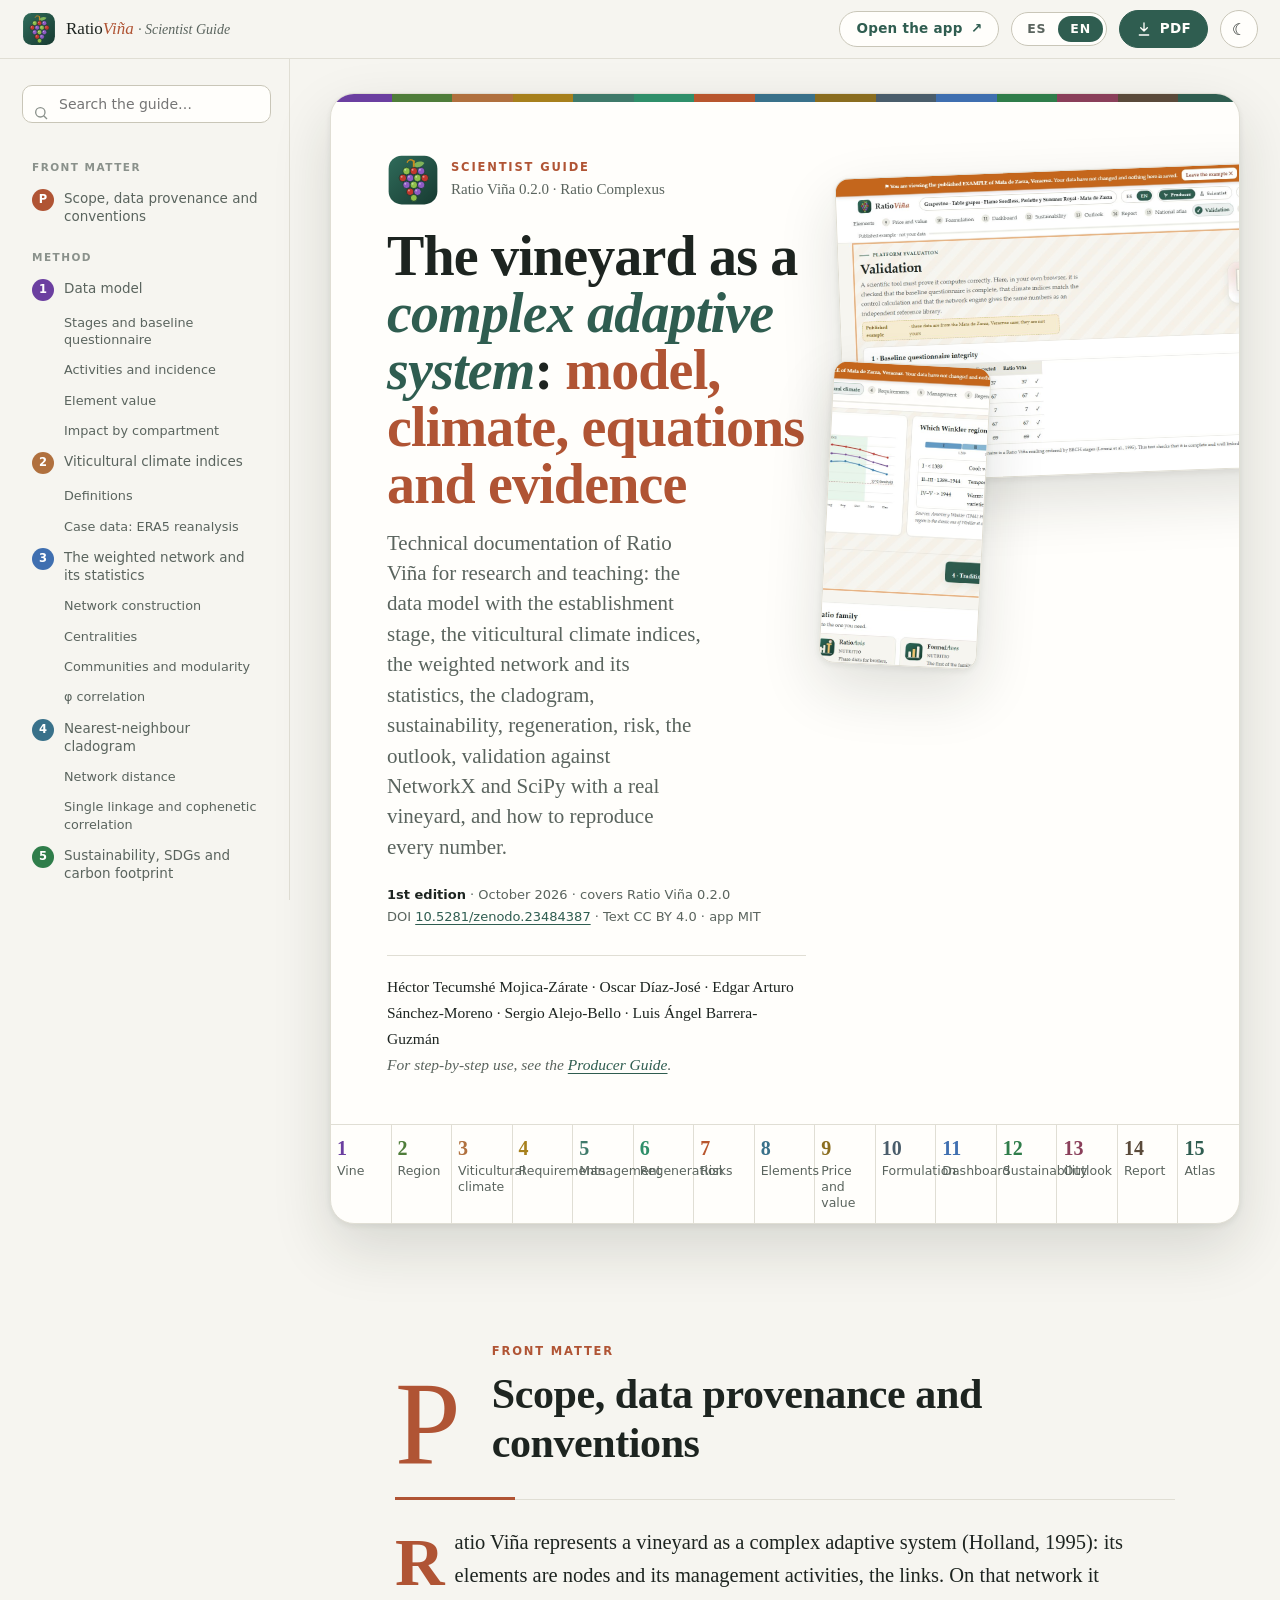
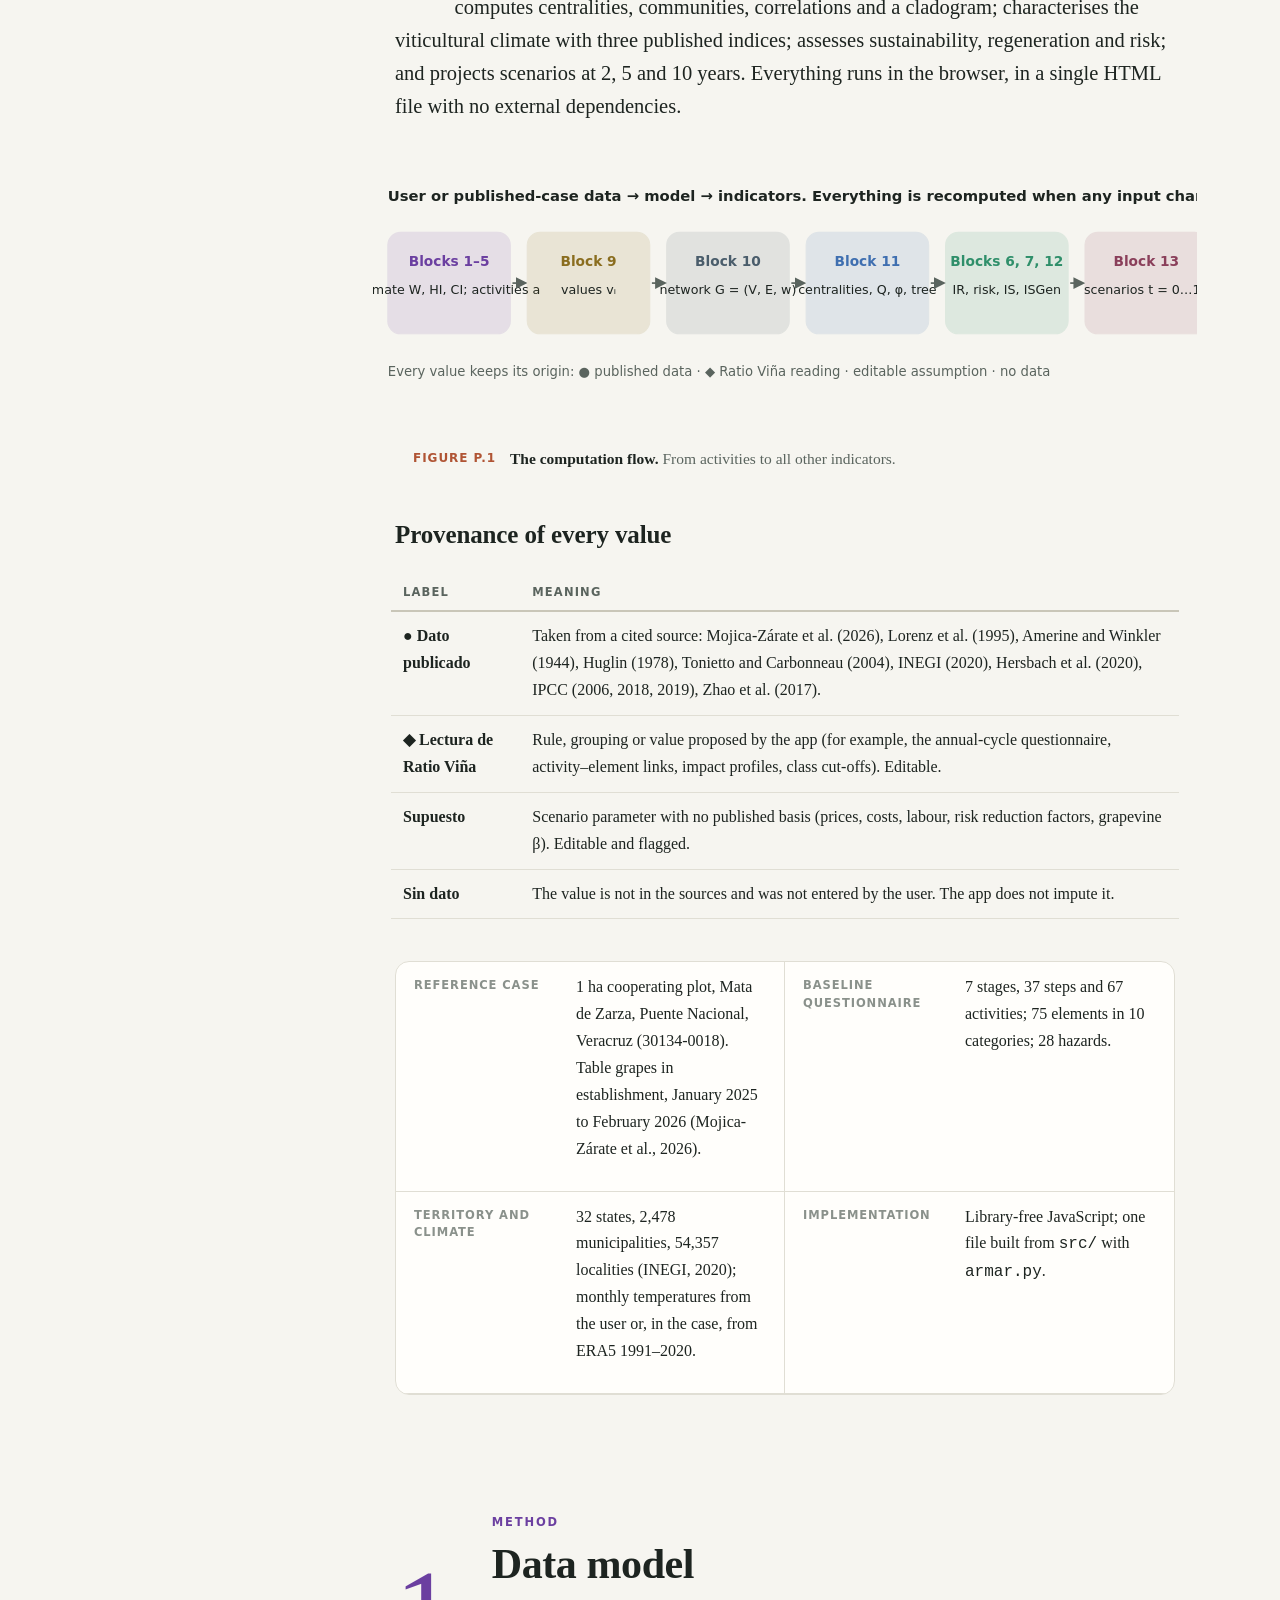
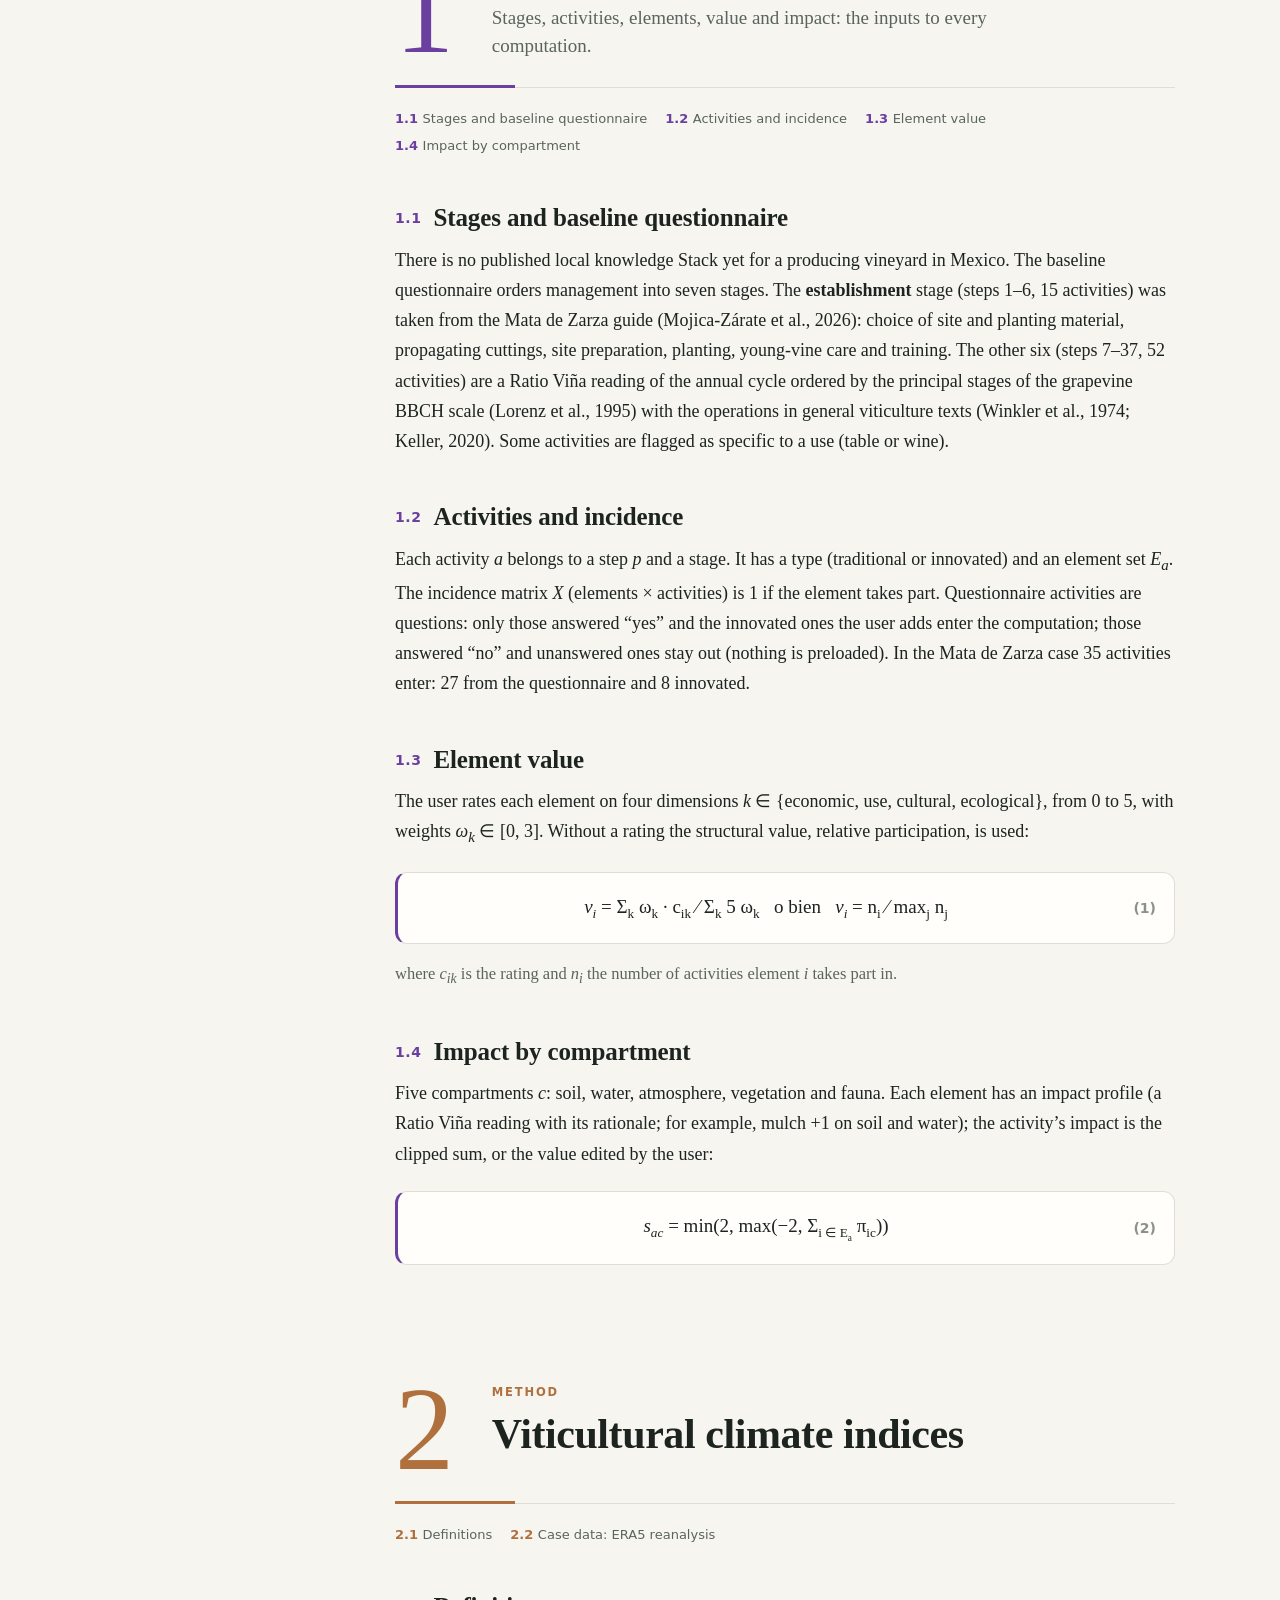
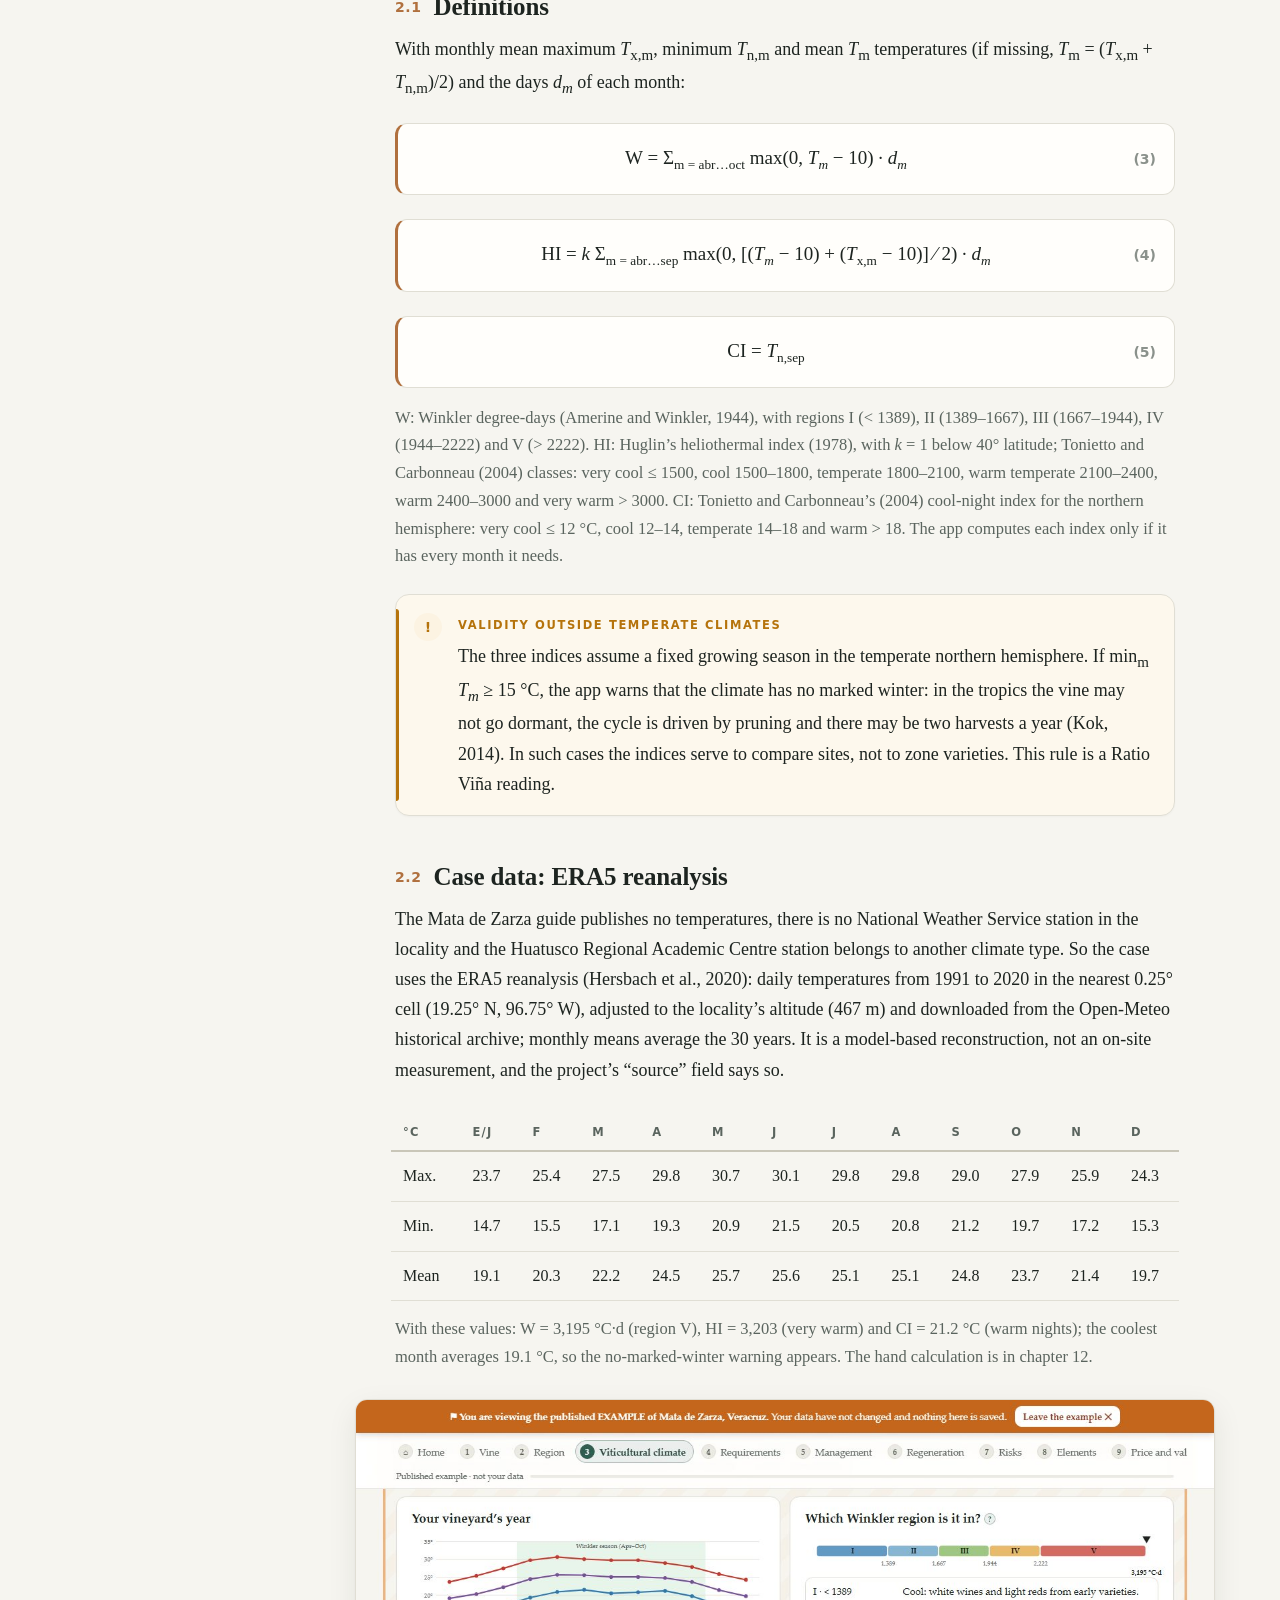
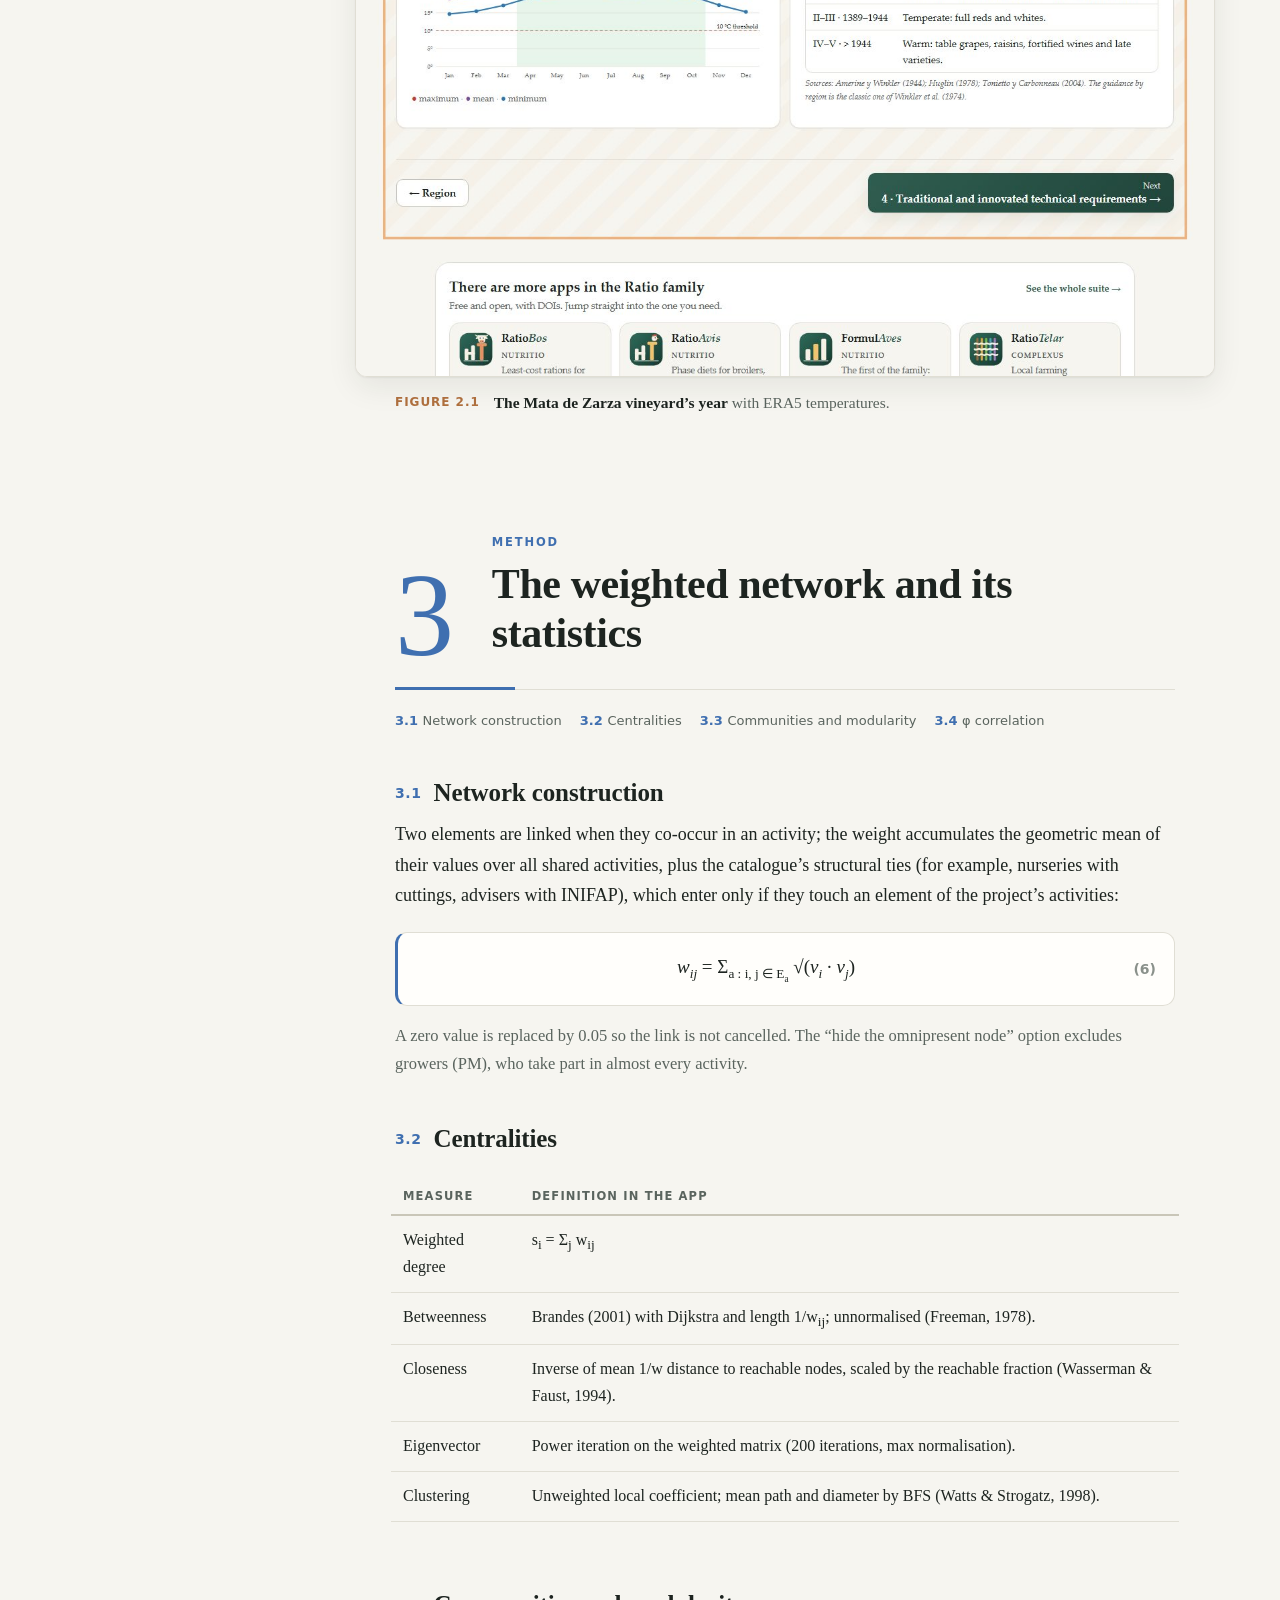
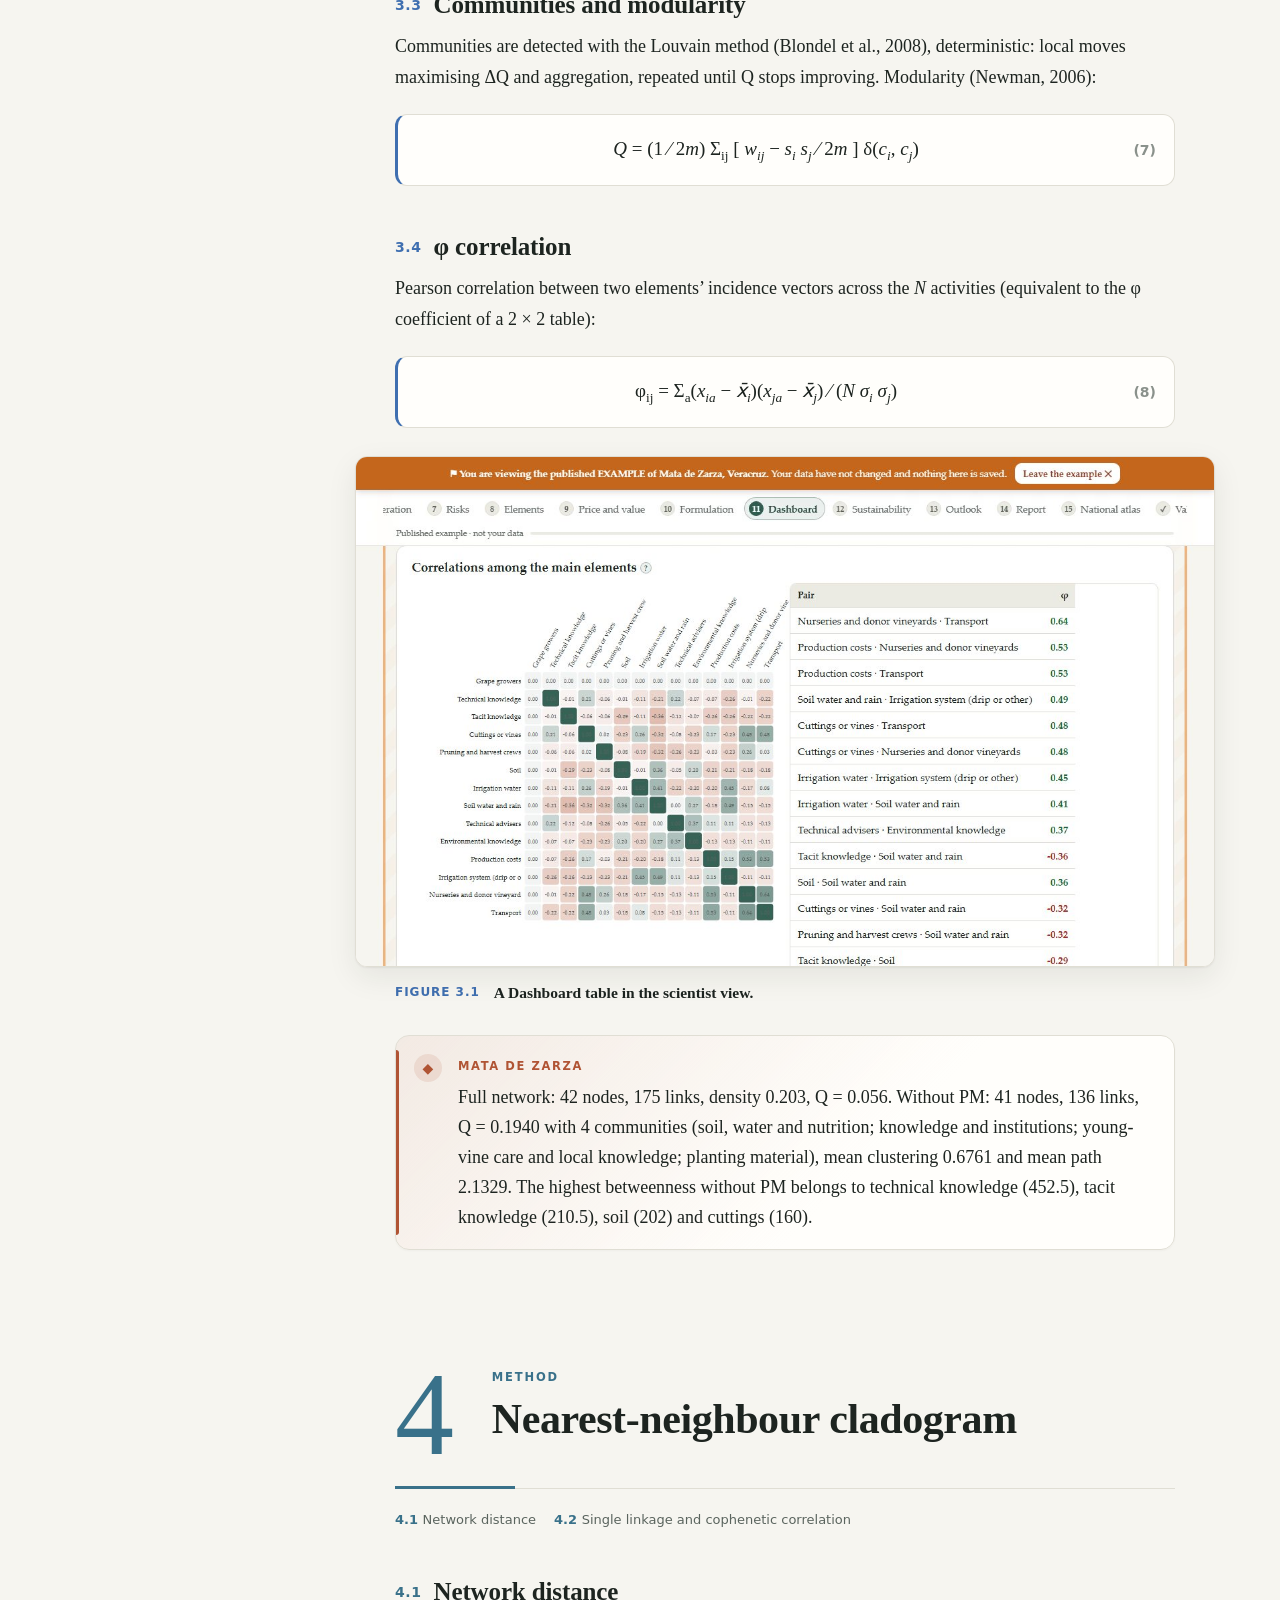
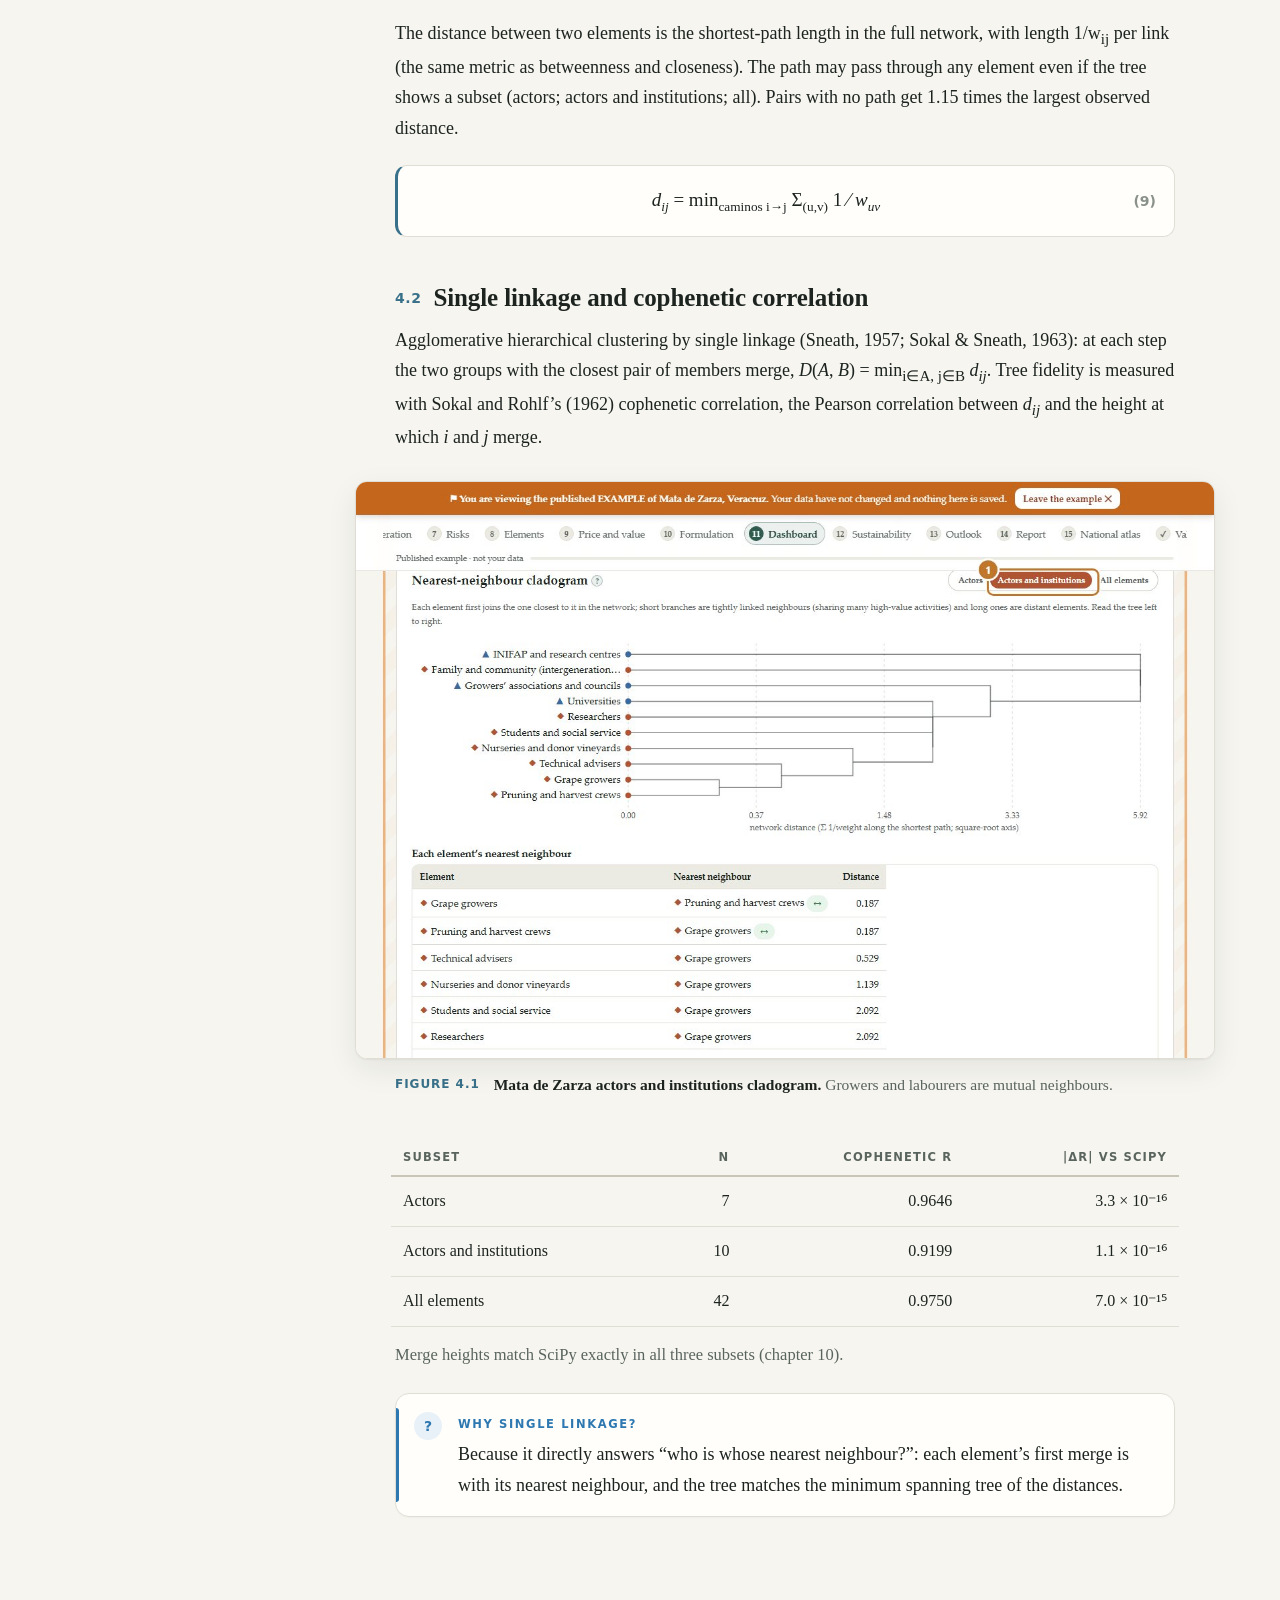
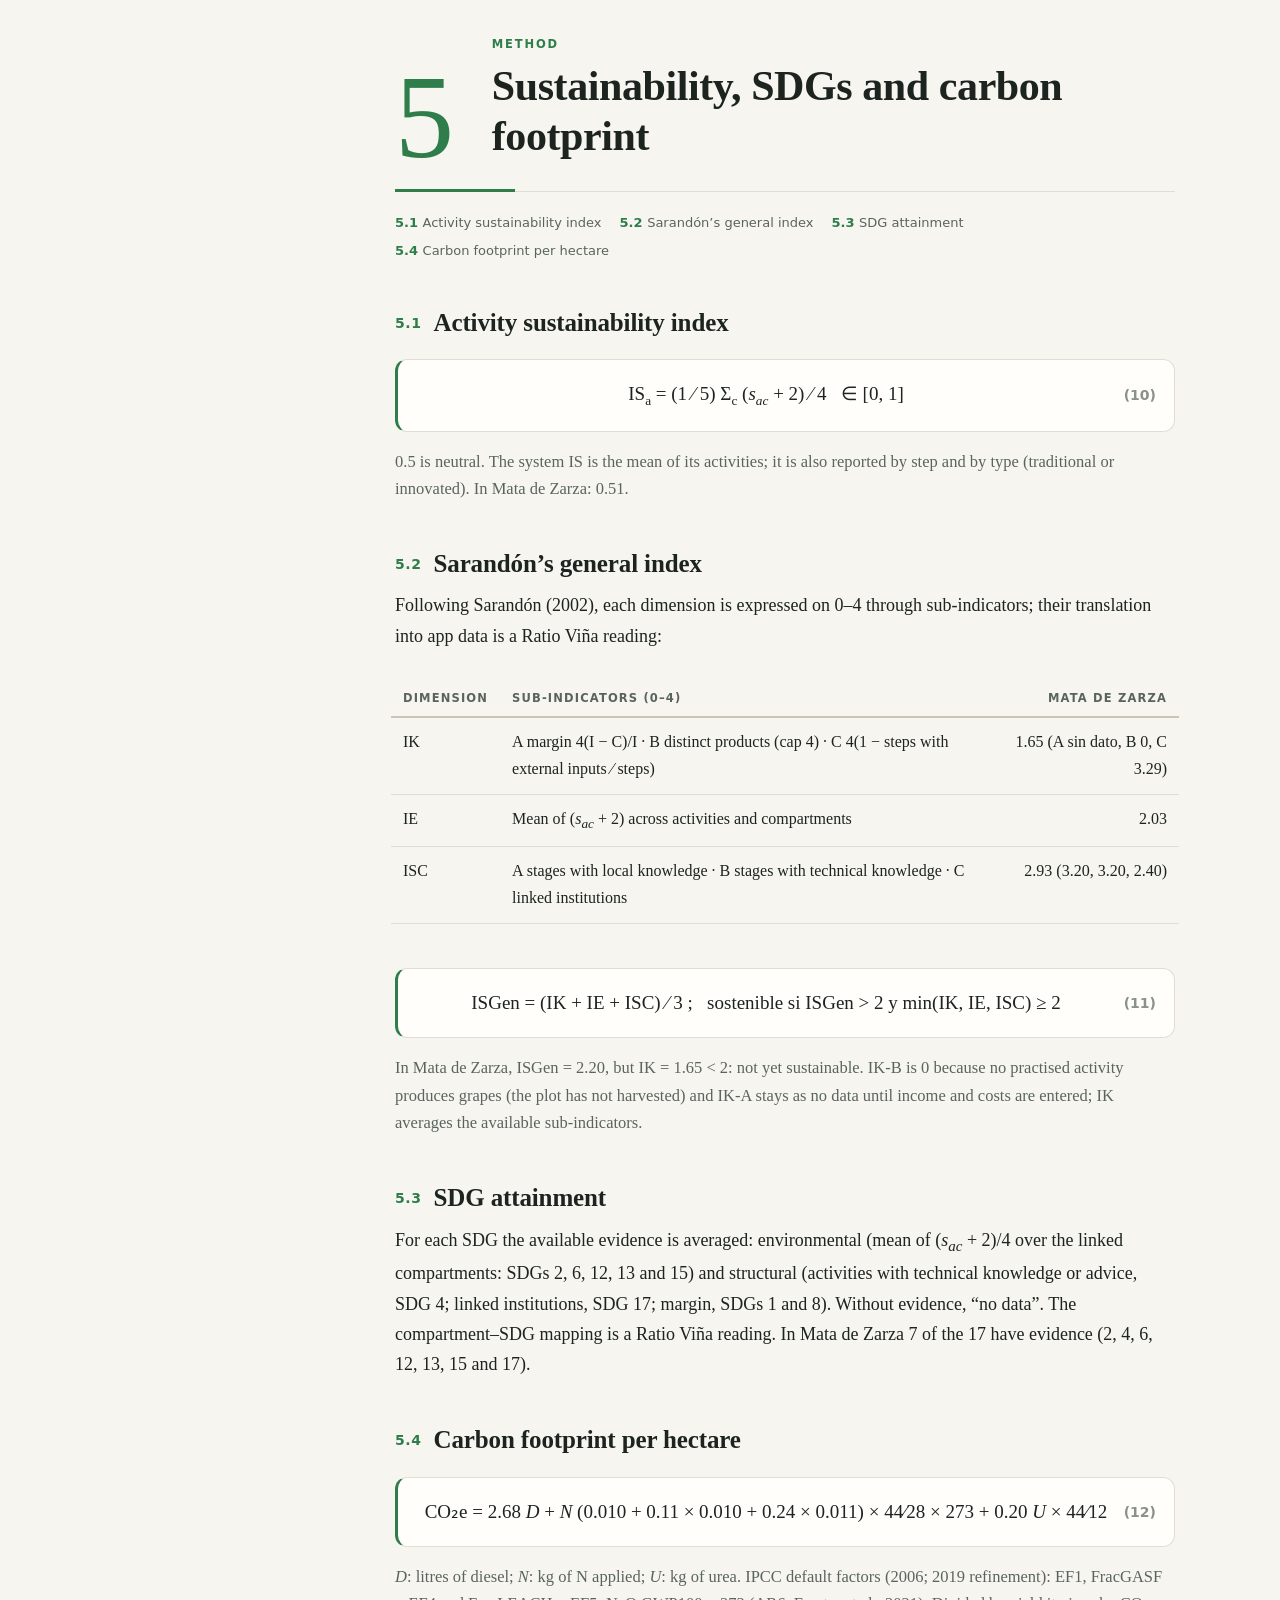
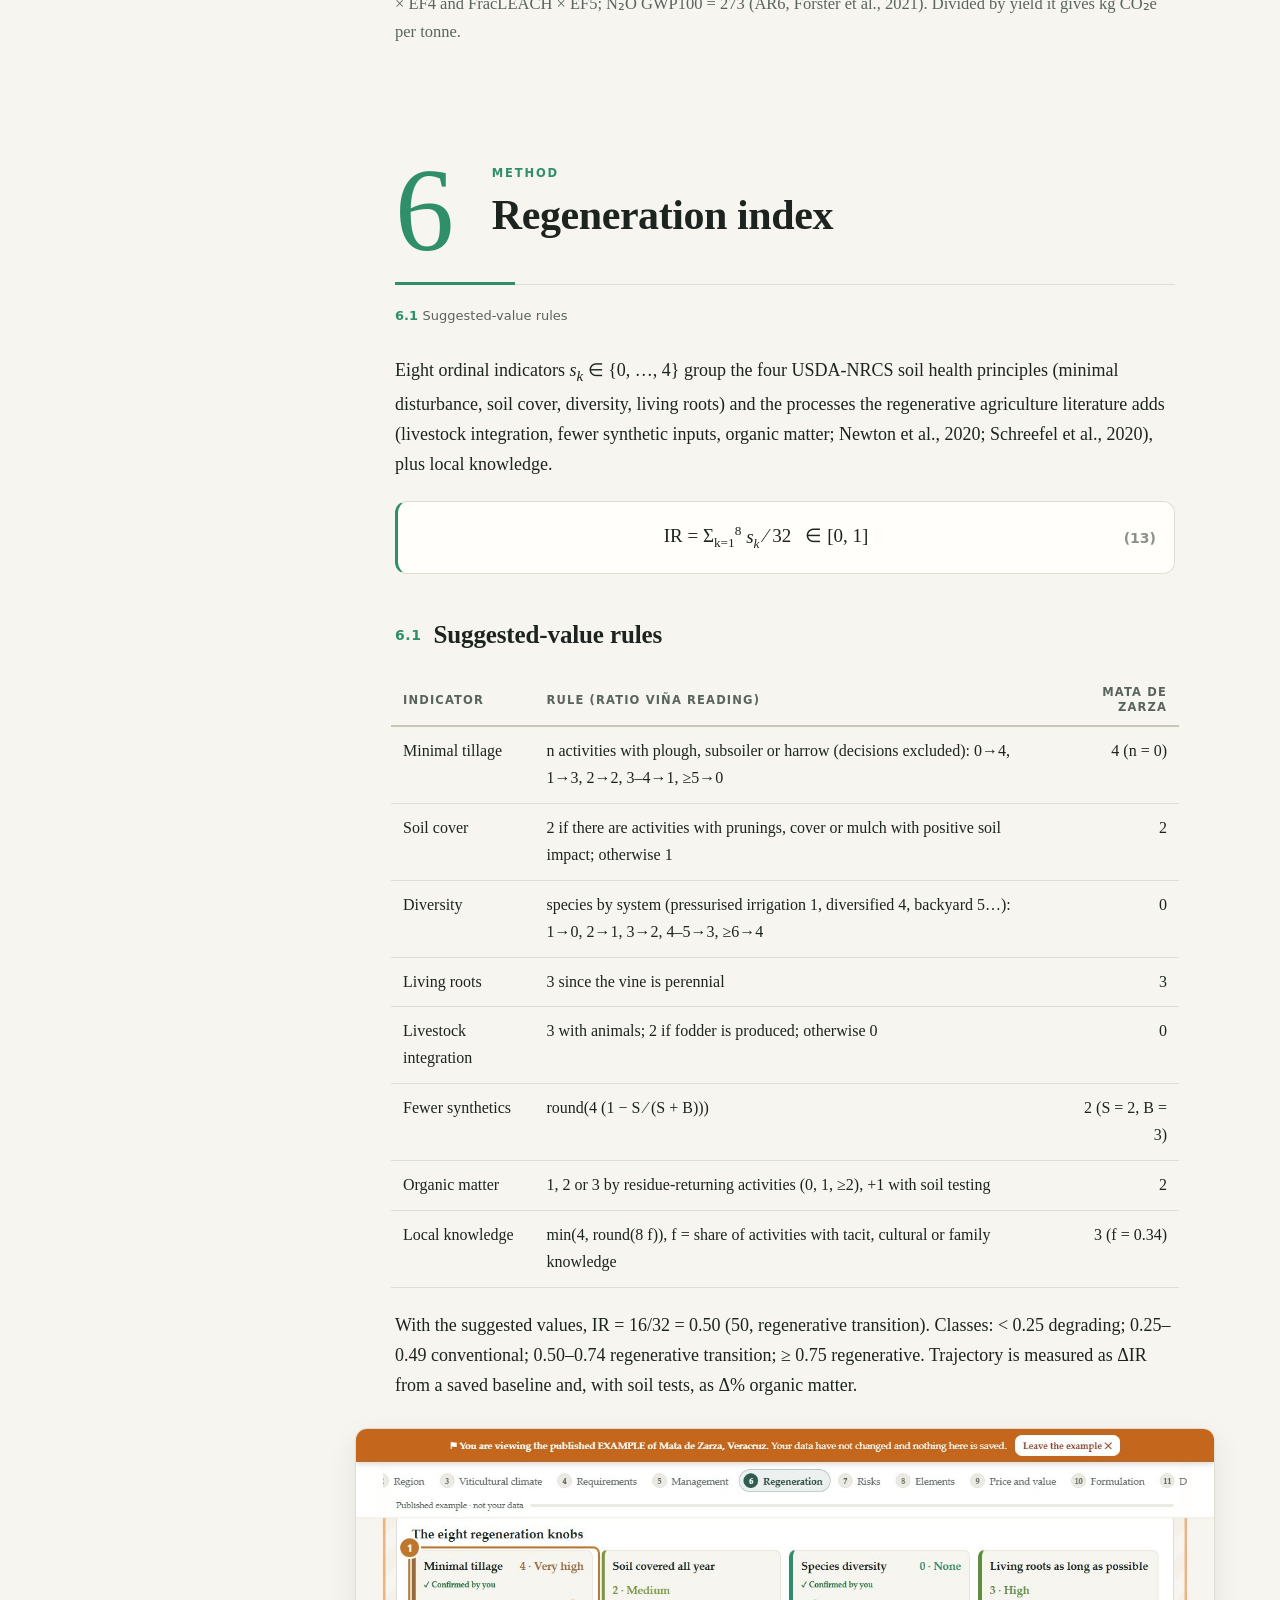
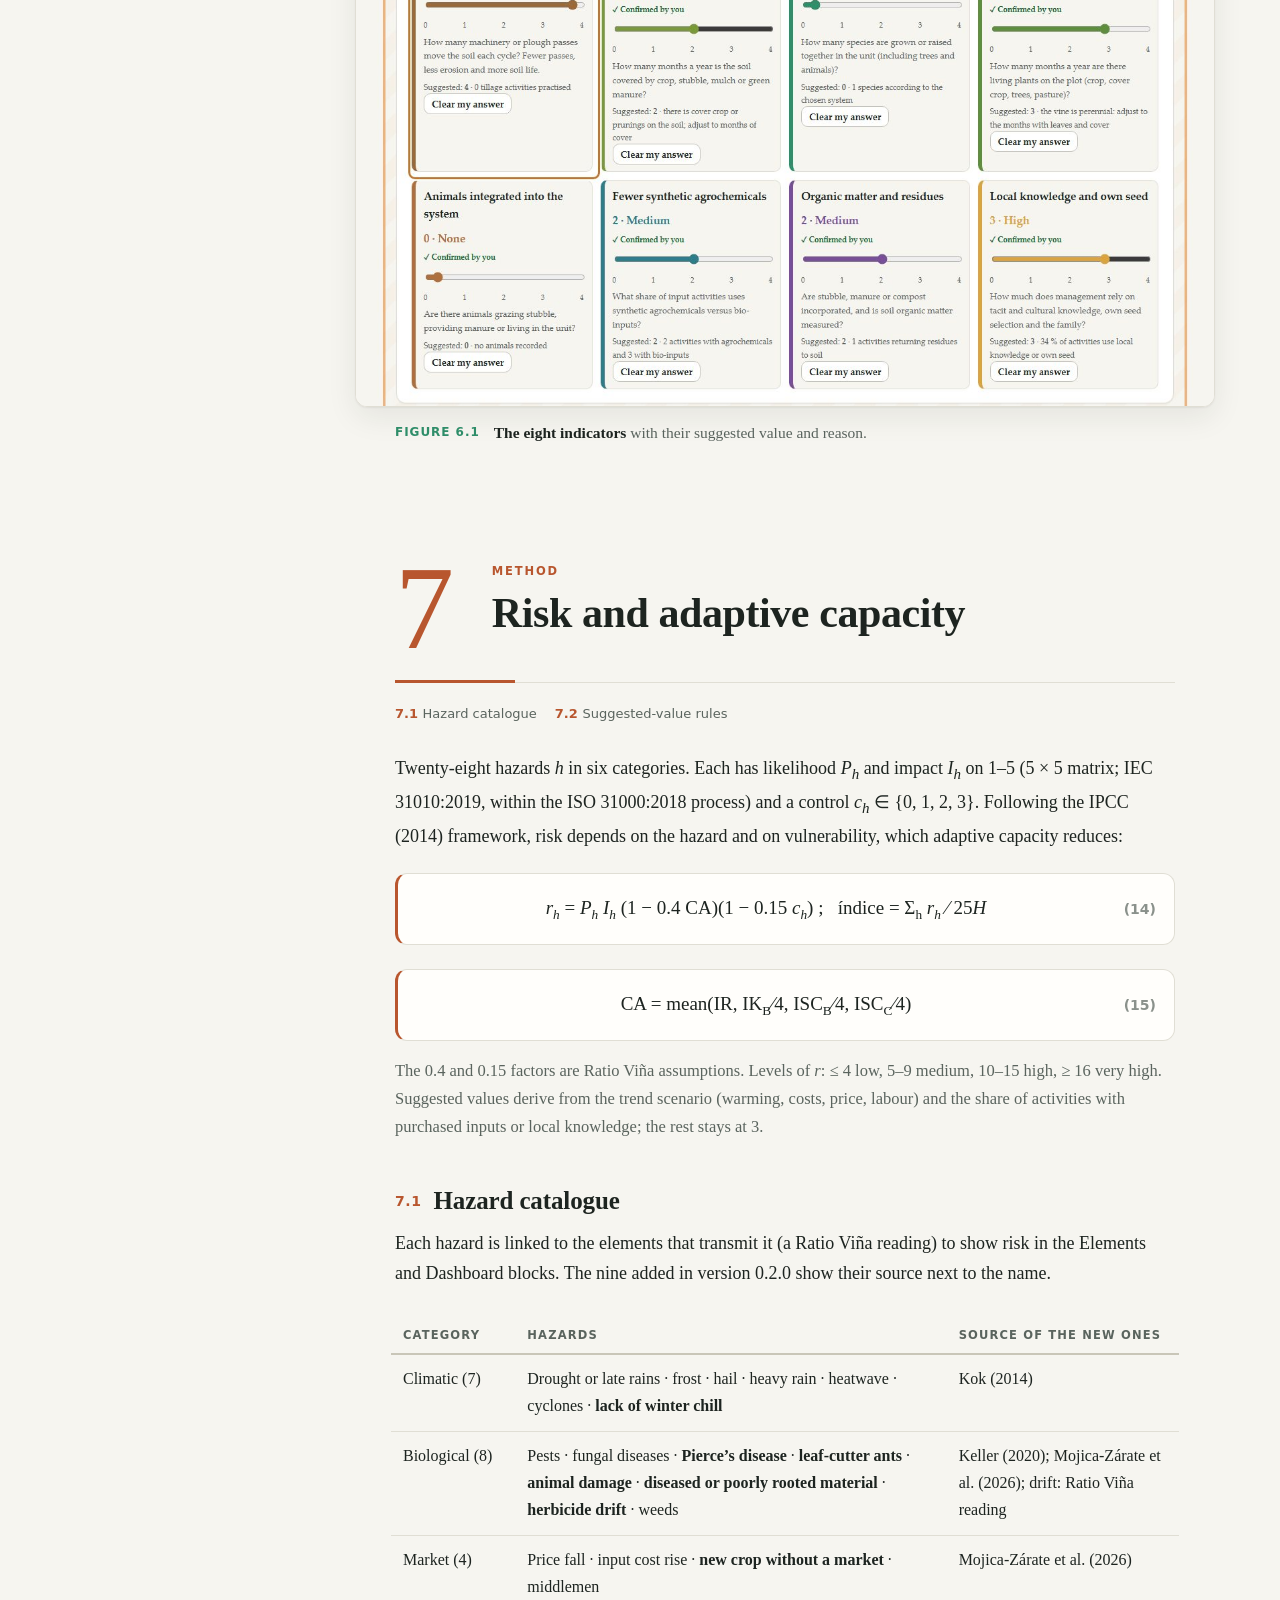
==== instructivo-cientifico.html @ 9d1dfa19 "Instructivos: página legal sin afiliaciones, con los cinco autores; nuevos DOI 10.5281/zenodo.234843" ====
<!doctype html>
<html lang="es" data-lang="es">
<head>
<meta charset="utf-8">
<meta name="viewport" content="width=device-width, initial-scale=1">
<title>Ratio Viña · Instructivo del Científico</title>
<meta name="description" content="Instructivo del Científico de Ratio Viña: modelo, ecuaciones, validación y reproducibilidad. · Ratio Viña Scientist Guide.">
<link rel="icon" href="logo.svg" type="image/svg+xml">
<style>

/* =====================================================================
   Ratio Viña · Instructivos
   Misma familia visual que la app: serif clásica, verde pino y cobre.
   ===================================================================== */
:root{
  color-scheme: light;
  --bg:#f6f5f0; --paper:#fffefb; --soft:#efede5; --text:#1d2420; --muted:#5a645e; --faint:#8a918b;
  --line:#e0ded4; --line2:#c9c6b8;
  --pri:#2f5d50; --pri-d:#21453b; --pri-s:rgba(47,93,80,.09);
  --acc:#b05434; --acc-d:#8a3a1f; --acc-s:rgba(176,84,52,.12);
  --ok:#2f8f4a; --ok-s:#e9f5ec; --warn:#b5730c; --warn-s:#fcf3e2; --bad:#b8382e; --bad-s:#fbeae8; --info:#2d78b0; --info-s:#e8f1f8;
  --b1:#6b3fa0; --b2:#4f7d3a; --b3:#b0703e; --b4:#a7801c; --b5:#3f7a6a; --b6:#2f8f6a; --b7:#b8562e; --b8:#39718a; --b9:#8a6d1f; --b10:#4a5d6b; --b11:#3f6fb0; --b12:#2f7d4a; --b13:#8a3f5a; --b14:#5a4a3a; --b15:#2f5d50;
  --font:"Palatino Linotype",Palatino,"Book Antiqua","URW Palladio L",P052,"TeX Gyre Pagella",Georgia,serif;
  --sans:"Segoe UI",system-ui,-apple-system,"Helvetica Neue",Arial,sans-serif;
  --shadow:0 1px 2px rgba(30,36,24,.06),0 10px 30px rgba(30,36,24,.08);
  --shadow-lg:0 2px 6px rgba(30,36,24,.08),0 24px 60px rgba(30,36,24,.14);
  --r:14px; --side:290px; --col:780px;
}
@media (prefers-color-scheme: dark){
  :root:not([data-theme="light"]){
    color-scheme: dark;
    --bg:#121614; --paper:#191e1b; --soft:#202622; --text:#e7ebe5; --muted:#a9b2ab; --faint:#7c857e;
    --line:#2c342f; --line2:#3b453f;
    --pri:#8fc2ad; --pri-d:#b5dccb; --pri-s:rgba(143,194,173,.12);
    --acc:#ea926b; --acc-d:#f4b596; --acc-s:rgba(234,146,107,.14);
    --ok:#6cc488; --ok-s:rgba(108,196,136,.12); --warn:#e7b052; --warn-s:rgba(231,176,82,.12); --bad:#ee8a7f; --bad-s:rgba(238,138,127,.12); --info:#78b8e4; --info-s:rgba(120,184,228,.12);
    --b1:#c4a6ea; --b2:#a9cf7e; --b3:#e0a878; --b4:#e3c063; --b5:#8fd1bf; --b6:#86d1a2; --b7:#ec9a72; --b8:#86c3dc; --b9:#e0c06e; --b10:#9fb4c2; --b11:#9dbbe8; --b12:#86d1a2; --b13:#e08aa8; --b14:#c9b6a3; --b15:#8fc2ad;
    --shadow:0 1px 2px rgba(0,0,0,.4),0 10px 30px rgba(0,0,0,.35); --shadow-lg:0 2px 6px rgba(0,0,0,.45),0 24px 60px rgba(0,0,0,.5);
  }
}
:root[data-theme="dark"]{
  color-scheme: dark;
  --bg:#121614; --paper:#191e1b; --soft:#202622; --text:#e7ebe5; --muted:#a9b2ab; --faint:#7c857e;
  --line:#2c342f; --line2:#3b453f;
  --pri:#8fc2ad; --pri-d:#b5dccb; --pri-s:rgba(143,194,173,.12);
  --acc:#ea926b; --acc-d:#f4b596; --acc-s:rgba(234,146,107,.14);
  --ok:#6cc488; --ok-s:rgba(108,196,136,.12); --warn:#e7b052; --warn-s:rgba(231,176,82,.12); --bad:#ee8a7f; --bad-s:rgba(238,138,127,.12); --info:#78b8e4; --info-s:rgba(120,184,228,.12);
  --b1:#c4a6ea; --b2:#a9cf7e; --b3:#e0a878; --b4:#e3c063; --b5:#8fd1bf; --b6:#86d1a2; --b7:#ec9a72; --b8:#86c3dc; --b9:#e0c06e; --b10:#9fb4c2; --b11:#9dbbe8; --b12:#86d1a2; --b13:#e08aa8; --b14:#c9b6a3; --b15:#8fc2ad;
  --shadow:0 1px 2px rgba(0,0,0,.4),0 10px 30px rgba(0,0,0,.35); --shadow-lg:0 2px 6px rgba(0,0,0,.45),0 24px 60px rgba(0,0,0,.5);
}

/* ---------- idioma: solo se ve el activo ---------- */
html[data-lang="es"] [lang="en"]:not(html), html[data-lang="en"] [lang="es"]:not(html){display:none!important}

*{box-sizing:border-box}
html,body{overflow-x:clip}
html{scroll-behavior:smooth;scroll-padding-top:84px}
body{margin:0;background:var(--bg);color:var(--text);font-family:var(--font);font-size:18px;line-height:1.68;
  -webkit-font-smoothing:antialiased;text-rendering:optimizeLegibility;font-variant-numeric:lining-nums proportional-nums}
img{max-width:100%;display:block}
a{color:var(--pri);text-decoration-thickness:1px;text-underline-offset:3px}
b,strong{font-weight:700}
h1,h2,h3,h4{font-weight:700;line-height:1.18;color:var(--text);font-variant-numeric:lining-nums}
table,.num,.kpi b,figure figcaption .fn{font-variant-numeric:lining-nums tabular-nums}
.sc{font-variant:small-caps;letter-spacing:.06em}
.eyebrow{font-family:var(--sans);font-size:11.5px;font-weight:700;letter-spacing:.16em;text-transform:uppercase;color:var(--acc)}

/* ---------- barra superior ---------- */
.top{position:sticky;top:0;z-index:50;display:flex;align-items:center;gap:12px;padding:10px 22px;
  background:color-mix(in srgb,var(--bg) 86%,transparent);backdrop-filter:saturate(1.4) blur(12px);-webkit-backdrop-filter:saturate(1.4) blur(12px);border-bottom:1px solid var(--line)}
.top .brand{display:flex;align-items:center;gap:10px;text-decoration:none;color:var(--text);min-width:0}
.top .brand img{width:34px;height:34px;border-radius:9px;flex:none}
.top .brand span{font-size:17px;white-space:nowrap;overflow:hidden;text-overflow:ellipsis}
.top .brand i{color:var(--acc)}
.top .brand small{color:var(--muted);font-style:italic;font-size:14px}
.top .sp{flex:1}
.seg{display:inline-flex;border:1px solid var(--line2);border-radius:999px;padding:3px;background:var(--paper)}
.seg button{border:0;background:none;font:700 12.5px/1 var(--sans);letter-spacing:.06em;color:var(--muted);padding:7px 12px;border-radius:999px;cursor:pointer}
.seg button.on{background:var(--pri);color:var(--paper)}
:root[data-theme="dark"] .seg button.on{color:#10221b}
.ib{display:inline-grid;place-items:center;width:38px;height:38px;border-radius:50%;border:1px solid var(--line2);background:var(--paper);color:var(--text);cursor:pointer;font-size:16px;text-decoration:none}
.btn{display:inline-flex;align-items:center;gap:8px;border:1px solid var(--pri);background:var(--pri);color:var(--paper);font:700 13.5px/1 var(--sans);letter-spacing:.02em;padding:10px 16px;border-radius:999px;cursor:pointer;text-decoration:none}
.btn.ghost{background:var(--paper);color:var(--pri);border-color:var(--line2)}
.btn svg{width:16px;height:16px}
#leido{position:absolute;left:0;bottom:-1px;height:2px;width:0;background:linear-gradient(90deg,var(--pri),var(--acc))}
#menuBtn{display:none}

/* ---------- maqueta ---------- */
.layout{display:grid;grid-template-columns:var(--side) minmax(0,1fr);max-width:1320px;margin:0 auto}
aside.toc{position:sticky;top:59px;align-self:start;height:calc(100vh - 59px);overflow:auto;padding:26px 18px 40px 22px;border-right:1px solid var(--line);font-family:var(--sans);font-size:13.5px}
.search{position:relative;margin-bottom:18px}
.search input{width:100%;padding:10px 12px 10px 36px;border:1px solid var(--line2);border-radius:10px;background:var(--paper);color:var(--text);font:14px var(--sans)}
.search svg{position:absolute;left:11px;top:50%;width:16px;height:16px;transform:translateY(-50%);color:var(--faint)}
.search .hits{font-size:12px;color:var(--muted);margin:6px 2px 0;min-height:1em}
.toc ol{list-style:none;margin:0;padding:0}
.toc li{margin:1px 0}
.toc a{display:flex;gap:10px;align-items:baseline;padding:6px 10px;border-radius:8px;color:var(--muted);text-decoration:none;line-height:1.35}
.toc a:hover{background:var(--soft);color:var(--text)}
.toc a.act{background:var(--pri-s);color:var(--text);font-weight:600}
.toc .n{flex:none;display:inline-grid;place-items:center;width:22px;height:22px;border-radius:50%;font-size:11.5px;font-weight:700;color:#fff;background:var(--c,var(--faint))}
:root[data-theme="dark"] .toc .n{color:#111}
.toc .sub a{padding-left:42px;font-size:12.8px}
.toc .sub a.act{font-weight:600}
.toc .grp{margin:18px 10px 6px;font-size:10.5px;font-weight:700;letter-spacing:.14em;text-transform:uppercase;color:var(--faint)}
.toc li.hide{display:none}

main{min-width:0;padding:0 40px 120px}
.doc{max-width:var(--col);margin:0 auto}

/* ---------- portada ---------- */
.cover{position:relative;margin:34px auto 30px;max-width:1040px;border-radius:24px;overflow:hidden;background:var(--paper);box-shadow:var(--shadow-lg);border:1px solid var(--line)}
.cover .band{display:flex;height:8px}.cover .band i{flex:1}
.cover .in{display:grid;grid-template-columns:1.1fr .9fr;gap:34px;padding:52px 56px 46px}
.cover .kick{display:flex;align-items:center;gap:12px;margin-bottom:22px}
.cover .kick img{width:52px;height:52px;border-radius:13px}
.cover h1{font-size:clamp(38px,4.6vw,56px);margin:0 0 6px;letter-spacing:-.015em;line-height:1.02}
.cover h1 em{font-style:italic;color:var(--pri);font-weight:600}
.cover h1 .a{color:var(--acc)}
.cover .sub{font-size:21px;color:var(--muted);margin:14px 0 22px;max-width:30ch;line-height:1.45}
.cover .meta{font-family:var(--sans);font-size:13px;color:var(--muted);line-height:1.7}
.cover .meta b{color:var(--text)}
.cover .who{margin-top:26px;padding-top:18px;border-top:1px solid var(--line);font-size:15.5px}
.cover .who span{color:var(--muted);font-style:italic}
.cover .art{position:relative;min-height:380px}
.cover .art .frame{position:absolute;right:-110px;top:16px;width:calc(100% + 110px);border-radius:14px;overflow:hidden;box-shadow:var(--shadow-lg);border:1px solid var(--line);transform:rotate(-2.2deg)}
.cover .art .frame.b{top:210px;right:auto;left:-14px;width:46%;transform:rotate(3deg)}
.cover .steps{display:grid;grid-template-columns:repeat(15,minmax(0,1fr));border-top:1px solid var(--line);font-family:var(--sans)}
.cover .steps div{padding:10px 6px 12px;border-right:1px solid var(--line);font-size:12.5px;color:var(--muted);line-height:1.3}
.cover .steps div:last-child{border-right:0}
.cover .steps b{display:block;font-size:20px;font-family:var(--font);color:var(--c);margin-bottom:2px}

/* ---------- capítulos ---------- */
.chap{position:relative;margin-top:80px;padding-top:4px}
.chap-head{position:relative;display:grid;grid-template-columns:auto 1fr;gap:4px 26px;align-items:end;padding:34px 0 26px;margin-bottom:26px;border-bottom:1px solid var(--line)}
.chap-head .big{grid-row:span 3;font-size:118px;line-height:.8;font-weight:400;color:var(--c);font-variant-numeric:lining-nums;letter-spacing:-.04em}
.chap-head .eyebrow{color:var(--c)}
.chap-head h2{font-size:clamp(30px,3.6vw,42px);margin:4px 0 0;letter-spacing:-.01em;padding-right:76px}
.chap-head p{grid-column:2;margin:10px 0 0;color:var(--muted);font-size:19px;line-height:1.5;max-width:56ch}
.chap-head .rule{position:absolute;left:0;bottom:-1px;width:120px;height:3px;background:var(--c)}
.chap-head .ico{position:absolute;right:0;top:20px;width:64px;height:64px;color:var(--c);opacity:.9}
.inchap{display:flex;flex-wrap:wrap;gap:6px 18px;margin:-6px 0 28px;font-family:var(--sans);font-size:13px}
.inchap a{color:var(--muted);text-decoration:none}
.inchap a::before{content:attr(data-n)" ";color:var(--c);font-weight:700}
.inchap a:hover{color:var(--text)}

h3{font-size:25px;margin:46px 0 12px;letter-spacing:-.005em;scroll-margin-top:84px}
h3 .sn{font-family:var(--sans);font-size:14px;font-weight:700;color:var(--c,var(--acc));margin-right:12px;vertical-align:3px;letter-spacing:.04em}
h4{font-size:19px;margin:28px 0 8px}
p{margin:0 0 16px}
.lead{font-size:20.5px;line-height:1.6;color:var(--text)}
.lead::first-letter{float:left;font-size:3.35em;line-height:.9;padding:6px 10px 0 0;color:var(--c,var(--pri));font-weight:600}
ul,ol{padding-left:24px;margin:0 0 18px}
li{margin:5px 0}
li::marker{color:var(--c,var(--acc))}
kbd,.ui{font-family:var(--sans);font-size:.78em;font-weight:700;letter-spacing:.01em;white-space:nowrap;padding:3px 9px 3px;border-radius:7px;border:1px solid var(--line2);border-bottom-width:2px;background:var(--paper);color:var(--text);vertical-align:1px}
.ui.pri{background:var(--pri);border-color:var(--pri-d);color:var(--paper)}
.path{font-family:var(--sans);font-size:.8em;font-weight:600;color:var(--pri);white-space:nowrap}
.path i{font-style:normal;color:var(--faint);margin:0 5px}
.val{font-family:var(--sans);font-size:.84em;font-weight:600;background:var(--soft);padding:1px 7px;border-radius:5px;white-space:nowrap}

/* ---------- recuadros ---------- */
.box{position:relative;margin:24px 0;padding:18px 22px 16px 62px;border-radius:var(--r);background:var(--paper);border:1px solid var(--line);box-shadow:0 1px 2px rgba(0,0,0,.03)}
.box::before{content:"";position:absolute;left:0;top:14px;bottom:14px;width:3px;border-radius:0 3px 3px 0;background:var(--k)}
.box .bi{position:absolute;left:18px;top:18px;width:28px;height:28px;border-radius:50%;display:grid;place-items:center;background:var(--ks);color:var(--k);font:700 14px/1 var(--sans)}
.box .bt{display:block;font:700 11.5px/1.2 var(--sans);letter-spacing:.14em;text-transform:uppercase;color:var(--k);margin:6px 0 8px}
.box p:last-child,.box ul:last-child,.box ol:last-child{margin-bottom:0}
.box.tip{--k:var(--pri);--ks:var(--pri-s)}
.box.warn{--k:var(--warn);--ks:var(--warn-s);background:color-mix(in srgb,var(--warn-s) 55%,var(--paper))}
.box.why{--k:var(--info);--ks:var(--info-s)}
.box.farm{--k:var(--acc);--ks:var(--acc-s);background:linear-gradient(135deg,color-mix(in srgb,var(--acc-s) 70%,var(--paper)),var(--paper) 60%)}
.box.rule{--k:var(--ok);--ks:var(--ok-s)}
.box.rule table{margin:6px 0 2px}
.box.rule td:first-child{min-width:200px}

/* ---------- reglas de decisión ---------- */
table{width:100%;border-collapse:collapse;margin:14px 0 22px;font-size:16px}
th{font:700 11.5px/1.3 var(--sans);letter-spacing:.1em;text-transform:uppercase;color:var(--muted);text-align:left;padding:10px 12px;border-bottom:2px solid var(--line2)}
td{padding:11px 12px;border-bottom:1px solid var(--line);vertical-align:top}
td.r,th.r{text-align:right}
tr.hl td{background:var(--acc-s)}
.tbl{overflow-x:auto;margin:0 -4px}
.dot{display:inline-block;width:10px;height:10px;border-radius:50%;margin-right:8px;vertical-align:1px;background:var(--k)}
.dot.ok{--k:var(--ok)} .dot.warn{--k:var(--warn)} .dot.bad{--k:var(--bad)} .dot.info{--k:var(--info)}
.badge{display:inline-block;font:700 12px/1 var(--sans);padding:5px 10px;border-radius:999px;white-space:nowrap}
.badge.ok{background:var(--ok-s);color:var(--ok)} .badge.warn{background:var(--warn-s);color:var(--warn)} .badge.info{background:var(--info-s);color:var(--info)} .badge.acc{background:var(--acc-s);color:var(--acc-d)} .badge.pri{background:var(--pri-s);color:var(--pri)}

/* ---------- figuras con marcas ---------- */
figure{margin:28px -40px 30px;padding:0}
figure.narrow{margin-left:0;margin-right:0}
.shot{position:relative;border-radius:12px;overflow:hidden;border:1px solid var(--line);box-shadow:var(--shadow);background:var(--paper);cursor:zoom-in}
.shot img{width:100%;height:auto}
.mk{position:absolute;pointer-events:none}
.mk .ring{position:absolute;inset:-5px;border:2.5px solid var(--acc);border-radius:10px;box-shadow:0 0 0 4px color-mix(in srgb,var(--acc) 18%,transparent)}
.mk .num{position:absolute;left:-14px;top:-14px;width:28px;height:28px;border-radius:50%;background:var(--acc);color:#fff;font:700 14px/28px var(--sans);text-align:center;box-shadow:0 2px 6px rgba(0,0,0,.25);border:2px solid #fff}
.mk.dotonly .ring{display:none}
figcaption{display:grid;grid-template-columns:auto 1fr;gap:4px 14px;margin:14px 40px 0;font-size:15.5px;color:var(--muted);line-height:1.5}
figure.narrow figcaption{margin-left:0;margin-right:0}
figcaption .fn{font:700 12px/1.6 var(--sans);letter-spacing:.08em;text-transform:uppercase;color:var(--c,var(--acc));white-space:nowrap;padding-top:2px}
figcaption b{color:var(--text)}
.legend{list-style:none;counter-reset:lg;margin:14px 40px 0;padding:0;display:grid;grid-template-columns:repeat(auto-fit,minmax(260px,1fr));gap:10px 22px;font-size:16px}
figure.narrow .legend{margin-left:0;margin-right:0}
.legend li{counter-increment:lg;display:grid;grid-template-columns:28px 1fr;gap:12px;margin:0;align-items:start}
.legend li::before{content:counter(lg);display:grid;place-items:center;width:26px;height:26px;border-radius:50%;background:var(--acc);color:#fff;font:700 13px/1 var(--sans);margin-top:1px}
.legend li::marker{content:none}
.pair{display:grid;grid-template-columns:1.7fr 1fr;gap:22px;align-items:start;margin:28px -40px}
.pair figure{margin:0}
.pair figcaption{margin:12px 0 0}
.phone{border-radius:28px;padding:10px;background:#1b1f1c;box-shadow:var(--shadow-lg);max-width:290px;margin:0 auto}
.phone .shot{border-radius:20px;border:0}

/* ---------- tarjetas de datos ---------- */
.kpis{display:grid;grid-template-columns:repeat(4,1fr);gap:12px;margin:18px 0 24px}
.kpi{background:var(--paper);border:1px solid var(--line);border-radius:12px;padding:14px 16px}
.kpi span{display:block;font:600 11.5px/1.3 var(--sans);letter-spacing:.06em;text-transform:uppercase;color:var(--muted)}
.kpi b{display:block;font-size:26px;color:var(--pri-d);margin-top:4px;line-height:1.1}
.kpi small{color:var(--muted);font-size:13.5px}
.case{display:grid;grid-template-columns:repeat(3,1fr);gap:0;border:1px solid var(--line);border-radius:var(--r);overflow:hidden;background:var(--paper);margin:20px 0 26px}
.case div{padding:14px 18px;border-right:1px solid var(--line);border-bottom:1px solid var(--line)}
.case div:nth-child(3n){border-right:0}
.case div:nth-last-child(-n+3){border-bottom:0}
.case span{display:block;font:600 11px/1.3 var(--sans);letter-spacing:.1em;text-transform:uppercase;color:var(--faint)}
.case b{font-size:19px}

/* ---------- flujo de 8 pasos ---------- */
.flow{display:grid;grid-template-columns:repeat(4,1fr);gap:12px;margin:22px 0 28px;counter-reset:f}
.flow a{position:relative;display:block;padding:16px 16px 14px;border-radius:12px;background:var(--paper);border:1px solid var(--line);text-decoration:none;color:var(--text);transition:transform .15s,box-shadow .15s}
.flow a:hover{transform:translateY(-2px);box-shadow:var(--shadow)}
.flow a::before{content:"";position:absolute;left:0;right:0;top:0;height:4px;border-radius:12px 12px 0 0;background:var(--c)}
.flow b{display:block;font-size:17px}
.flow .k{font:700 11px/1 var(--sans);letter-spacing:.12em;color:var(--c);text-transform:uppercase}
.flow small{display:block;color:var(--muted);font-size:14px;line-height:1.4;margin-top:4px}
.flow .t{position:absolute;right:12px;top:14px;font:600 11px/1 var(--sans);color:var(--faint)}

/* ---------- comparación antes/después ---------- */
.versus{display:grid;grid-template-columns:1fr auto 1fr;gap:14px;align-items:center;margin:22px 0}
.versus .s{border:1px solid var(--line);border-radius:12px;padding:16px 18px;background:var(--paper)}
.versus .s span{font:600 11.5px/1.3 var(--sans);letter-spacing:.08em;text-transform:uppercase;color:var(--muted)}
.versus .s b{display:block;font-size:28px;line-height:1.2;margin-top:4px}
.versus .s.win{border-color:var(--ok);background:color-mix(in srgb,var(--ok-s) 60%,var(--paper))}
.versus .s.win b{color:var(--ok)}
.versus .arrow{font-size:28px;color:var(--faint)}

/* ---------- diagrama de decisión ---------- */
.dtree{margin:24px 0 30px;padding:22px;border-radius:var(--r);background:var(--paper);border:1px solid var(--line)}
.dtree .q{font-weight:700;font-size:17.5px;margin-bottom:12px}
.dtree ol{list-style:none;padding:0;margin:0;display:grid;gap:10px;counter-reset:d}
.dtree li{counter-increment:d;display:grid;grid-template-columns:34px 1fr;gap:12px;margin:0;padding:12px 14px;border-radius:10px;background:var(--soft)}
.dtree li::before{content:counter(d);display:grid;place-items:center;width:30px;height:30px;border-radius:8px;background:var(--c,var(--acc));color:#fff;font:700 14px/1 var(--sans)}
.dtree li b{display:block}
.dtree li span{color:var(--muted);font-size:16px}

/* ---------- checklist ---------- */
.check{list-style:none;padding:0}
.check li{position:relative;padding-left:34px;margin:10px 0}
.check li::before{content:"";position:absolute;left:0;top:4px;width:20px;height:20px;border:2px solid var(--line2);border-radius:5px;background:var(--paper)}

/* ---------- FAQ ---------- */
details{border:1px solid var(--line);border-radius:12px;background:var(--paper);margin:10px 0;padding:0 18px}
summary{cursor:pointer;list-style:none;padding:14px 0;font-weight:700;display:flex;gap:12px;align-items:baseline}
summary::-webkit-details-marker{display:none}
summary::before{content:"+";font:700 18px/1 var(--sans);color:var(--acc);width:14px;flex:none}
details[open] summary::before{content:"−"}
details>div{padding:0 0 14px 26px;color:var(--text)}

/* ---------- glosario ---------- */
dl.glos{display:grid;grid-template-columns:minmax(150px,220px) 1fr;gap:0;margin:16px 0}
dl.glos dt,dl.glos dd{padding:11px 0;border-bottom:1px solid var(--line);margin:0}
dl.glos dt{font-weight:700;padding-right:18px}
dl.glos dt small{display:block;font-weight:400;font-style:italic;color:var(--muted);font-size:14px}

/* ---------- hoja de inicio rápido ---------- */
.quick{margin:40px -40px 0;padding:40px 44px;border-radius:22px;background:var(--paper);border:1px solid var(--line);box-shadow:var(--shadow-lg)}
.quick .qh{display:flex;justify-content:space-between;align-items:flex-start;gap:20px;border-bottom:2px solid var(--text);padding-bottom:14px;margin-bottom:18px}
.quick h2{margin:0;font-size:32px}
.quick .qr{display:flex;gap:12px;align-items:center;font-family:var(--sans);font-size:12px;color:var(--muted);text-align:right}
.quick .qr #qr{width:92px;height:92px;border-radius:6px;overflow:hidden;flex:none}
.quick .qr #qr img{width:100%;height:100%;display:block;image-rendering:pixelated}
.quick ol{list-style:none;padding:0;margin:0;display:grid;grid-template-columns:1fr 1fr;gap:0 30px}
.quick ol li{display:grid;grid-template-columns:40px 1fr;gap:12px;padding:12px 0;border-bottom:1px solid var(--line);margin:0;break-inside:avoid}
.quick ol li i{font-style:normal;display:grid;place-items:center;width:34px;height:34px;border-radius:50%;background:var(--c);color:#fff;font:700 15px/1 var(--sans)}
.quick ol li b{display:block;font-size:17px}
.quick ol li span{font-size:15px;color:var(--muted);line-height:1.45}
.quick .foot{display:grid;grid-template-columns:1fr 1fr;gap:24px;margin-top:20px;font-size:15px}
.quick .foot h4{margin:0 0 6px;font-size:15px;font-family:var(--sans);letter-spacing:.08em;text-transform:uppercase;color:var(--acc)}
.quick .foot ul{margin:0;padding-left:18px}
.quick .foot li{margin:3px 0}

/* ---------- colofón ---------- */
.colophon{margin:90px 0 0;padding-top:24px;border-top:1px solid var(--line);font-size:14.5px;color:var(--muted)}
.colophon p{margin:0 0 8px}

/* ---------- visor de imagen ---------- */
#zoom{position:fixed;inset:0;z-index:100;background:rgba(10,14,12,.86);display:none;place-items:center;padding:24px;cursor:zoom-out}
#zoom.on{display:grid}
#zoom .zi{position:relative;max-width:min(1600px,96vw)}
#zoom img{max-height:92vh;width:auto;border-radius:10px}

.totop{position:fixed;right:22px;bottom:22px;z-index:40;opacity:0;pointer-events:none;transition:opacity .2s}
.totop.on{opacity:1;pointer-events:auto}
mark{background:color-mix(in srgb,var(--acc) 30%,transparent);color:inherit;border-radius:3px;padding:0 1px}

/* ---------- pantallas medianas y celular ---------- */
@media screen and (max-width:1100px){
  .layout{grid-template-columns:1fr}
  aside.toc{position:fixed;left:0;top:59px;width:min(330px,88vw);z-index:45;background:var(--bg);transform:translateX(-102%);transition:transform .25s;box-shadow:var(--shadow-lg)}
  aside.toc.open{transform:none}
  #menuBtn{display:inline-grid}
  main{padding:0 28px 100px}
  figure,.pair,.quick{margin-left:0;margin-right:0}
  figcaption,.legend{margin-left:0;margin-right:0}
}
@media screen and (max-width:760px){
  body{font-size:17px}
  .top{padding:8px 14px;gap:8px}
  .top .brand small,.top .pdf span,.top .btn.ghost{display:none}
  .top .brand span{font-size:15.5px}
  .seg button{padding:6px 9px}
  .top .btn.pdf{padding:9px 11px}
  .cover h1{font-size:34px}
  .cover .sub{font-size:18px}
  main{padding:0 16px 80px}
  .cover{margin:16px 0 20px;border-radius:18px}
  .cover .in{grid-template-columns:1fr;padding:30px 22px 26px}
  .cover .art{min-height:240px;overflow:hidden}
  .cover .art .frame{position:relative;right:auto;top:0;width:100%;transform:none}
  .cover .art .frame.b{display:none}
  .cover .steps{grid-template-columns:repeat(4,1fr)}
  .cover .steps div:nth-child(5n){border-right:0}
  .cover .steps div:nth-child(-n+10){border-bottom:1px solid var(--line)}
  .chap-head{grid-template-columns:1fr}
  .chap-head .big{grid-row:auto;font-size:76px}
  .chap-head p{grid-column:1}
  .chap-head .ico{width:44px;height:44px}
  .kpis,.flow{grid-template-columns:1fr 1fr}
  .case{grid-template-columns:1fr 1fr}
  .case div{border-right:1px solid var(--line)!important;border-bottom:1px solid var(--line)!important}
  .pair{grid-template-columns:1fr}
  .versus{grid-template-columns:1fr}
  .versus .arrow{transform:rotate(90deg);justify-self:center}
  .quick{padding:24px 18px}
  .quick ol{grid-template-columns:1fr}
  .quick .foot{grid-template-columns:1fr}
  .quick .qh{flex-direction:column}
  dl.glos{grid-template-columns:1fr}
  dl.glos dt{border-bottom:0;padding-bottom:0}
  .box{padding:16px 16px 14px 54px}
  .box .bi{left:14px}
  .mk .num{width:22px;height:22px;font-size:12px;line-height:22px;left:-11px;top:-11px}
  .mk .ring{border-width:2px;inset:-3px}
  .box.rule td:first-child{min-width:0}
  .box.rule table,.box.rule tbody,.box.rule tr,.box.rule td{display:block}
  .box.rule thead{display:none}
  .box.rule td{padding:4px 0;border:0}
  .box.rule tr{padding:8px 0;border-bottom:1px solid var(--line)}
}

/* ---------- impresión / PDF ---------- */
@page{size:A4;margin:18mm 17mm 20mm}
@page{@bottom-center{content:counter(page);font-family:"Palatino Linotype",Palatino,serif;font-size:9pt;color:#777}}
@page :first{margin:0;@bottom-center{content:none}}
@media print{
  :root{--bg:#fff;--paper:#fff}
  html{scroll-behavior:auto}
  body{font-size:10.6pt;line-height:1.55;background:#fff;-webkit-print-color-adjust:exact;print-color-adjust:exact}
  .top,aside.toc,.totop,#zoom,.no-print,.inchap{display:none!important}
  .layout{display:block;max-width:none}
  main{padding:0}
  .doc{max-width:none}
  .cover{margin:0;border-radius:0;box-shadow:none;border:0;min-height:297mm;display:flex;flex-direction:column;page-break-after:always}
  .cover .in{flex:1;padding:24mm 18mm 10mm}
  .cover .in{grid-template-columns:1fr;gap:6mm}
  .cover h1{font-size:40pt}
  .cover .sub{max-width:none}
  .cover .art{min-height:92mm}
  .cover .art .frame{right:-18mm;top:0;width:150mm}
  .cover .art .frame.b{left:4mm;right:auto;top:14mm;width:52mm}
  .chap{margin-top:0;break-before:page}
  .chap-head{padding-top:0}
  .chap-head .big{font-size:84pt}
  h3{break-after:avoid;margin-top:26px}
  figure,.box,.dtree,.kpis,.case,.versus,table,details,.flow,.pair{break-inside:avoid}
  figure{margin:16px 0 18px}
  figcaption,.legend{margin-left:0;margin-right:0}
  .pair{margin:16px 0}
  .shot{box-shadow:none}
  details{border:0;padding:0}
  details>div{display:block!important;padding-left:0}
  summary::before{content:none}
  .quick{margin:0;break-before:page;box-shadow:none;border:0;padding:0}
  a{color:inherit;text-decoration:none}
  .lead::first-letter{font-size:3.1em}
}

@media print{html .cover{height:297mm;overflow:hidden}html .cover .in{flex:1 1 auto;min-height:0;overflow:hidden}html .cover .steps{flex:none}html .cover .steps div{padding:3mm .7mm 3.5mm 1.4mm}html .cover .steps div span{font-size:6pt;letter-spacing:-.01em}html .cover .steps b{font-size:13pt}}

/* ---------- Ratio Viña: figuras propias, ecuaciones, ficha legal ---------- */
figure.svgfig{padding:18px 18px 4px}
figure.svgfig svg{display:block;width:100%;height:auto;font-family:var(--sans)}
figure.svgfig svg text:not([fill]):not(.mu){fill:var(--text)}
figure.svgfig svg .mu{fill:var(--muted)}
figure.svgfig svg .ln{stroke:var(--line2)}
.chap-head .big{min-width:1.2ch}
.cover .steps div span{font-size:12.5px}
.eq{position:relative;display:flex;align-items:center;justify-content:center;gap:20px;margin:22px 0 24px;padding:18px 64px 18px 24px;background:var(--paper);border:1px solid var(--line);border-left:3px solid var(--c,var(--pri));border-radius:12px;font-size:19px;overflow-x:auto}
.eq .no{position:absolute;right:18px;top:50%;transform:translateY(-50%);font:600 14px var(--sans);color:var(--faint)}
.eq i{font-style:italic}.eq sub,.eq sup{font-size:.7em}
.where{font-size:16.5px;color:var(--muted);margin:-8px 0 22px}
.spec{display:grid;grid-template-columns:repeat(2,1fr);border:1px solid var(--line);border-radius:var(--r);overflow:hidden;background:var(--paper);margin:20px 0 26px}
.spec div{padding:12px 18px;border-bottom:1px solid var(--line);display:grid;grid-template-columns:150px 1fr;gap:12px;font-size:16px}
.spec div:nth-child(odd){border-right:1px solid var(--line)}
.spec span{font:600 11.5px/1.5 var(--sans);letter-spacing:.08em;text-transform:uppercase;color:var(--faint);padding-top:3px}
.code{position:relative;margin:20px 0 26px;border-radius:12px;background:#17201c;color:#e4ebe6;overflow:hidden;border:1px solid #26302b}
.code .bar{display:flex;justify-content:space-between;align-items:center;padding:8px 14px;background:#1e2924;font:600 12px var(--sans);color:#9fb0a6;letter-spacing:.06em}
.code pre{margin:0;padding:16px 18px;overflow-x:auto;font-size:13.5px;line-height:1.6;white-space:pre-wrap}
.legal{font-size:14.5px;line-height:1.6;color:var(--muted)}
.legal b{color:var(--text)}
.legal .isbn{font:700 15px var(--sans);letter-spacing:.04em;color:var(--text)}
.qrbox{display:flex;gap:22px;align-items:center;margin:18px 0}
.qrbox svg{width:150px;height:150px;flex:0 0 auto;background:#fff;padding:8px;border-radius:10px;border:1px solid var(--line)}
@media print{.eq{break-inside:avoid}.spec{break-inside:avoid}.code{break-inside:avoid}}

</style>
</head>
<body>

<header class="top">
  <button class="ib" id="menuBtn" aria-label="Índice / Contents">☰</button>
  <a class="brand" href="./" title="Ratio Viña">
    <img src="logo.svg" alt="">
    <span>Ratio<i>Viña</i> <small lang="es">· Instructivo del Científico</small><small lang="en">· Scientist Guide</small></span>
  </a>
  <span class="sp"></span>
  <a class="btn ghost no-print" href="./" target="_blank" rel="noopener"><span lang="es">Abrir la app</span><span lang="en">Open the app</span> ↗</a>
  <div class="seg" role="group" aria-label="Idioma / Language"><button data-lang="es">ES</button><button data-lang="en">EN</button></div>
  <a class="btn pdf" id="pdfBtn" title="PDF" href="instructivo/RatioVina-Instructivo-Cientifico.pdf" download><svg viewBox="0 0 24 24" fill="none" stroke="currentColor" stroke-width="2" stroke-linecap="round" stroke-linejoin="round"><path d="M12 3v12m0 0l-5-5m5 5l5-5M5 21h14"/></svg><span>PDF</span></a>
  <button class="ib" id="temaBtn" aria-label="Tema / Theme">☾</button>
  <div id="leido"></div>
</header>

<div class="layout">
<aside class="toc" id="toc">
  <div class="search">
    <svg viewBox="0 0 24 24" fill="none" stroke="currentColor" stroke-width="2"><circle cx="11" cy="11" r="7"/><path d="M21 21l-5-5"/></svg>
    <input id="q" type="search" autocomplete="off" placeholder="Buscar en el instructivo…" aria-label="Buscar / Search">
    <div class="hits" id="hits"></div>
  </div>
  <ol id="tocList"></ol>
</aside>

<main>
<!-- ============================ PORTADA ============================ -->
<style>@media print{#portada{height:297mm;overflow:hidden}#portada .in{flex:none;height:262mm;overflow:hidden;align-content:start;padding:20mm 18mm 4mm}#portada h1{font-size:31pt}#portada .sub{font-size:13pt;margin:10px 0 14px}#portada .who{margin-top:14px;padding-top:12px}#portada .art{min-height:78mm}}</style>
<section class="cover" id="portada">
  <div class="band"><i style="background:var(--b1)"></i><i style="background:var(--b2)"></i><i style="background:var(--b3)"></i><i style="background:var(--b4)"></i><i style="background:var(--b5)"></i><i style="background:var(--b6)"></i><i style="background:var(--b7)"></i><i style="background:var(--b8)"></i><i style="background:var(--b9)"></i><i style="background:var(--b10)"></i><i style="background:var(--b11)"></i><i style="background:var(--b12)"></i><i style="background:var(--b13)"></i><i style="background:var(--b14)"></i><i style="background:var(--b15)"></i></div>
  <div class="in">
    <div>
      <div class="kick"><img src="logo.svg" alt="Ratio Viña"><div><div class="eyebrow" lang="es">Instructivo del Científico</div><div class="eyebrow" lang="en">Scientist Guide</div><div style="font-size:15px;color:var(--muted)">Ratio Viña 0.2.0 · Ratio Complexus</div></div></div>
      <h1 lang="es">El viñedo como <em>sistema complejo adaptativo</em>: <span class="a">modelo, clima, ecuaciones y evidencia</span></h1>
      <h1 lang="en">The vineyard as a <em>complex adaptive system</em>: <span class="a">model, climate, equations and evidence</span></h1>
      <p class="sub" lang="es">Documentación técnica de Ratio Viña para investigación y docencia: el modelo de datos con la etapa de establecimiento, los índices de clima vitícola, la red ponderada y su estadística, el cladograma, la sostenibilidad, la regeneración, el riesgo, la prospectiva, la validación frente a NetworkX y SciPy con un viñedo real y cómo reproducir cada número.</p>
      <p class="sub" lang="en">Technical documentation of Ratio Viña for research and teaching: the data model with the establishment stage, the viticultural climate indices, the weighted network and its statistics, the cladogram, sustainability, regeneration, risk, the outlook, validation against NetworkX and SciPy with a real vineyard, and how to reproduce every number.</p>
      <div class="meta">
        <div lang="es"><b>1.ª edición</b> · octubre de 2026 · describe Ratio Viña 0.2.0</div>
        <div lang="en"><b>1st edition</b> · October 2026 · covers Ratio Viña 0.2.0</div>
        <div>DOI <a href="https://doi.org/10.5281/zenodo.23484387">10.5281/zenodo.23484387</a> · <span lang="es">Texto CC BY 4.0 · app MIT</span><span lang="en">Text CC BY 4.0 · app MIT</span></div>
      </div>
      <div class="who">Héctor Tecumshé Mojica-Zárate · Oscar Díaz-José · Edgar Arturo Sánchez-Moreno · Sergio Alejo-Bello · Luis Ángel Barrera-Guzmán<br><span lang="es">Para el uso paso a paso, consulta el <a href="instructivo-productor.html">Instructivo del Productor</a>.</span><span lang="en">For step-by-step use, see the <a href="instructivo-productor.html">Producer Guide</a>.</span></div>
    </div>
    <div class="art" aria-hidden="true">
      <div class="frame"><img lang="es" src="instructivo/img/validacion-es.jpg" alt=""><img lang="en" src="instructivo/img/validacion-en.jpg" alt=""></div>
      <div class="frame b"><img lang="es" src="instructivo/img/climag-es.jpg" alt="" style="height:300px;object-fit:cover;object-position:top"><img lang="en" src="instructivo/img/climag-en.jpg" alt="" style="height:300px;object-fit:cover;object-position:top"></div>
    </div>
  </div>
  <div class="steps"><div style="--c:var(--b1)"><b>1</b><span lang="es">Vid</span><span lang="en">Vine</span></div><div style="--c:var(--b2)"><b>2</b><span lang="es">Región</span><span lang="en">Region</span></div><div style="--c:var(--b3)"><b>3</b><span lang="es">Clima vitícola</span><span lang="en">Viticultural climate</span></div><div style="--c:var(--b4)"><b>4</b><span lang="es">Requerimientos</span><span lang="en">Requirements</span></div><div style="--c:var(--b5)"><b>5</b><span lang="es">Manejo</span><span lang="en">Management</span></div><div style="--c:var(--b6)"><b>6</b><span lang="es">Regeneración</span><span lang="en">Regeneration</span></div><div style="--c:var(--b7)"><b>7</b><span lang="es">Riesgos</span><span lang="en">Risks</span></div><div style="--c:var(--b8)"><b>8</b><span lang="es">Elementos</span><span lang="en">Elements</span></div><div style="--c:var(--b9)"><b>9</b><span lang="es">Precio y valor</span><span lang="en">Price and value</span></div><div style="--c:var(--b10)"><b>10</b><span lang="es">Formulación</span><span lang="en">Formulation</span></div><div style="--c:var(--b11)"><b>11</b><span lang="es">Tablero</span><span lang="en">Dashboard</span></div><div style="--c:var(--b12)"><b>12</b><span lang="es">Sostenibilidad</span><span lang="en">Sustainability</span></div><div style="--c:var(--b13)"><b>13</b><span lang="es">Prospectiva</span><span lang="en">Outlook</span></div><div style="--c:var(--b14)"><b>14</b><span lang="es">Informe</span><span lang="en">Report</span></div><div style="--c:var(--b15)"><b>15</b><span lang="es">Atlas</span><span lang="en">Atlas</span></div></div>
</section>

<div class="doc">

<!-- ============================ P · PRELIMINARES ============================ -->
<section class="chap" id="leer" data-toc="P" style="--c:var(--acc)">
  <div class="chap-head"><span class="big">P</span>
    <div class="eyebrow" lang="es">Preliminares</div><div class="eyebrow" lang="en">Front matter</div>
    <h2 lang="es">Alcance, procedencia de los datos y convenciones</h2><h2 lang="en">Scope, data provenance and conventions</h2>
    <span class="rule"></span></div>
  <p class="lead" lang="es">Ratio Viña representa un viñedo como un sistema complejo adaptativo (Holland, 1995): sus elementos son nodos y sus actividades de manejo, los vínculos. Sobre esa red calcula centralidades, comunidades, correlaciones y un cladograma; caracteriza el clima vitícola con tres índices publicados; evalúa la sostenibilidad, la regeneración y el riesgo; y proyecta escenarios a 2, 5 y 10 años. Todo ocurre en el navegador, en un solo archivo HTML sin dependencias externas.</p>
  <p class="lead" lang="en">Ratio Viña represents a vineyard as a complex adaptive system (Holland, 1995): its elements are nodes and its management activities, the links. On that network it computes centralities, communities, correlations and a cladogram; characterises the viticultural climate with three published indices; assesses sustainability, regeneration and risk; and projects scenarios at 2, 5 and 10 years. Everything runs in the browser, in a single HTML file with no external dependencies.</p>
  <figure class="svgfig"><svg viewBox="0 0 780 250" role="img"><defs><marker id="ft" viewBox="0 0 10 10" refX="8" refY="5" markerWidth="7" markerHeight="7" orient="auto"><path d="M0,0L10,5L0,10z" fill="var(--muted)"/></marker></defs><rect x="14" y="60" width="116" height="96" rx="12" fill="#6b3fa0" opacity=".12" stroke="#6b3fa0"/><text lang="es" x="72.0" y="92" text-anchor="middle" font-size="13" font-weight="700" fill="#6b3fa0">Bloques 1–5</text><text lang="en" x="72.0" y="92" text-anchor="middle" font-size="13" font-weight="700" fill="#6b3fa0">Blocks 1–5</text><text lang="es" x="72.0" y="118" text-anchor="middle" font-size="12">clima W, HI, CI; actividades a</text><text lang="en" x="72.0" y="118" text-anchor="middle" font-size="12">climate W, HI, CI; activities a</text><line x1="132" y1="108" x2="144" y2="108" stroke="var(--muted)" stroke-width="1.6" marker-end="url(#ft)"/><rect x="146" y="60" width="116" height="96" rx="12" fill="#8a6d1f" opacity=".12" stroke="#8a6d1f"/><text lang="es" x="204.0" y="92" text-anchor="middle" font-size="13" font-weight="700" fill="#8a6d1f">Bloque 9</text><text lang="en" x="204.0" y="92" text-anchor="middle" font-size="13" font-weight="700" fill="#8a6d1f">Block 9</text><text lang="es" x="204.0" y="118" text-anchor="middle" font-size="12">valores vᵢ</text><text lang="en" x="204.0" y="118" text-anchor="middle" font-size="12">values vᵢ</text><line x1="264" y1="108" x2="276" y2="108" stroke="var(--muted)" stroke-width="1.6" marker-end="url(#ft)"/><rect x="278" y="60" width="116" height="96" rx="12" fill="#4a5d6b" opacity=".12" stroke="#4a5d6b"/><text lang="es" x="336.0" y="92" text-anchor="middle" font-size="13" font-weight="700" fill="#4a5d6b">Bloque 10</text><text lang="en" x="336.0" y="92" text-anchor="middle" font-size="13" font-weight="700" fill="#4a5d6b">Block 10</text><text lang="es" x="336.0" y="118" text-anchor="middle" font-size="12">red G = (V, E, w)</text><text lang="en" x="336.0" y="118" text-anchor="middle" font-size="12">network G = (V, E, w)</text><line x1="396" y1="108" x2="408" y2="108" stroke="var(--muted)" stroke-width="1.6" marker-end="url(#ft)"/><rect x="410" y="60" width="116" height="96" rx="12" fill="#3f6fb0" opacity=".12" stroke="#3f6fb0"/><text lang="es" x="468.0" y="92" text-anchor="middle" font-size="13" font-weight="700" fill="#3f6fb0">Bloque 11</text><text lang="en" x="468.0" y="92" text-anchor="middle" font-size="13" font-weight="700" fill="#3f6fb0">Block 11</text><text lang="es" x="468.0" y="118" text-anchor="middle" font-size="12">centralidades, Q, φ, árbol</text><text lang="en" x="468.0" y="118" text-anchor="middle" font-size="12">centralities, Q, φ, tree</text><line x1="528" y1="108" x2="540" y2="108" stroke="var(--muted)" stroke-width="1.6" marker-end="url(#ft)"/><rect x="542" y="60" width="116" height="96" rx="12" fill="#2f8f6a" opacity=".12" stroke="#2f8f6a"/><text lang="es" x="600.0" y="92" text-anchor="middle" font-size="13" font-weight="700" fill="#2f8f6a">Bloques 6, 7, 12</text><text lang="en" x="600.0" y="92" text-anchor="middle" font-size="13" font-weight="700" fill="#2f8f6a">Blocks 6, 7, 12</text><text lang="es" x="600.0" y="118" text-anchor="middle" font-size="12">IR, riesgo, IS, ISGen</text><text lang="en" x="600.0" y="118" text-anchor="middle" font-size="12">IR, risk, IS, ISGen</text><line x1="660" y1="108" x2="672" y2="108" stroke="var(--muted)" stroke-width="1.6" marker-end="url(#ft)"/><rect x="674" y="60" width="116" height="96" rx="12" fill="#8a3f5a" opacity=".12" stroke="#8a3f5a"/><text lang="es" x="732.0" y="92" text-anchor="middle" font-size="13" font-weight="700" fill="#8a3f5a">Bloque 13</text><text lang="en" x="732.0" y="92" text-anchor="middle" font-size="13" font-weight="700" fill="#8a3f5a">Block 13</text><text lang="es" x="732.0" y="118" text-anchor="middle" font-size="12">escenarios t = 0…10</text><text lang="en" x="732.0" y="118" text-anchor="middle" font-size="12">scenarios t = 0…10</text><text lang="es" x="14" y="30" font-size="14" font-weight="700">Datos del usuario o del caso publicado → modelo → indicadores. Todo se recalcula al cambiar cualquier dato.</text><text lang="en" x="14" y="30" font-size="14" font-weight="700">User or published-case data → model → indicators. Everything is recomputed when any input changes.</text><text lang="es" x="14" y="196" font-size="12.5" class="mu">Cada valor conserva su origen: ● dato publicado · ◆ lectura de Ratio Viña · supuesto editable · sin dato</text><text lang="en" x="14" y="196" font-size="12.5" class="mu">Every value keeps its origin: ● published data · ◆ Ratio Viña reading · editable assumption · no data</text></svg><figcaption><span class="fn"></span><span lang="es"><b>El flujo de cálculo.</b> De las actividades al resto de los indicadores.</span><span lang="en"><b>The computation flow.</b> From activities to all other indicators.</span></figcaption></figure>
  <h3 id="p-procedencia"><span lang="es">Procedencia de cada valor</span><span lang="en">Provenance of every value</span></h3>
  <div class="tbl"><table>
    <thead><tr><th lang="es">Etiqueta</th><th lang="en">Label</th><th lang="es">Significado</th><th lang="en">Meaning</th></tr></thead>
    <tbody>
      <tr><td><b>● Dato publicado</b></td><td lang="es">Tomado de una fuente citada: Mojica-Zárate et al. (2026), Lorenz et al. (1995), Amerine y Winkler (1944), Huglin (1978), Tonietto y Carbonneau (2004), INEGI (2020), Hersbach et al. (2020), IPCC (2006, 2018, 2019), Zhao et al. (2017).</td><td lang="en">Taken from a cited source: Mojica-Zárate et al. (2026), Lorenz et al. (1995), Amerine and Winkler (1944), Huglin (1978), Tonietto and Carbonneau (2004), INEGI (2020), Hersbach et al. (2020), IPCC (2006, 2018, 2019), Zhao et al. (2017).</td></tr>
      <tr><td><b>◆ Lectura de Ratio Viña</b></td><td lang="es">Regla, agrupación o valor propuesto por la app (por ejemplo, el cuestionario del ciclo anual, el vínculo actividad–elemento, los perfiles de impacto, los cortes de clase). Editable.</td><td lang="en">Rule, grouping or value proposed by the app (for example, the annual-cycle questionnaire, activity–element links, impact profiles, class cut-offs). Editable.</td></tr>
      <tr><td><b>Supuesto</b></td><td lang="es">Parámetro de escenario sin base publicada (precios, costos, mano de obra, factores de reducción del riesgo, β de la vid). Editable y marcado.</td><td lang="en">Scenario parameter with no published basis (prices, costs, labour, risk reduction factors, grapevine β). Editable and flagged.</td></tr>
      <tr><td><b>Sin dato</b></td><td lang="es">El dato no existe en las fuentes ni lo capturó el usuario. La app no lo imputa.</td><td lang="en">The value is not in the sources and was not entered by the user. The app does not impute it.</td></tr>
    </tbody></table></div>
  <div class="spec">
    <div><span lang="es">Caso de referencia</span><span lang="en">Reference case</span><p lang="es">Parcela cooperante de 1 ha, Mata de Zarza, Puente Nacional, Veracruz (30134-0018). Uva de mesa en establecimiento, enero de 2025 a febrero de 2026 (Mojica-Zárate et al., 2026).</p><p lang="en">1 ha cooperating plot, Mata de Zarza, Puente Nacional, Veracruz (30134-0018). Table grapes in establishment, January 2025 to February 2026 (Mojica-Zárate et al., 2026).</p></div>
    <div><span lang="es">Cuestionario base</span><span lang="en">Baseline questionnaire</span><p lang="es">7 etapas, 37 pasos y 67 actividades; 75 elementos en 10 categorías; 28 amenazas.</p><p lang="en">7 stages, 37 steps and 67 activities; 75 elements in 10 categories; 28 hazards.</p></div>
    <div><span lang="es">Territorio y clima</span><span lang="en">Territory and climate</span><p lang="es">32 estados, 2,478 municipios, 54,357 localidades (INEGI, 2020); temperaturas mensuales del usuario o, en el caso, de ERA5 1991–2020.</p><p lang="en">32 states, 2,478 municipalities, 54,357 localities (INEGI, 2020); monthly temperatures from the user or, in the case, from ERA5 1991–2020.</p></div>
    <div><span lang="es">Implementación</span><span lang="en">Implementation</span><p lang="es">JavaScript sin bibliotecas; un archivo armado desde <code>src/</code> con <code>armar.py</code>.</p><p lang="en">Library-free JavaScript; one file built from <code>src/</code> with <code>armar.py</code>.</p></div>
  </div>
</section>

<!-- ============================ 1 · DATOS ============================ -->
<section class="chap" id="datos" data-toc="1" style="--c:var(--b1)">
  <div class="chap-head"><span class="big">1</span>
    <div class="eyebrow" lang="es">Método</div><div class="eyebrow" lang="en">Method</div>
    <h2 lang="es">Modelo de datos</h2><h2 lang="en">Data model</h2>
    <p lang="es">Etapas, actividades, elementos, valor e impacto: los insumos de todo el cálculo.</p>
    <p lang="en">Stages, activities, elements, value and impact: the inputs to every computation.</p>
    <span class="rule"></span></div>
  <nav class="inchap"></nav>
  <h3 id="d-etapas" data-n="1.1"><span lang="es">Etapas y cuestionario base</span><span lang="en">Stages and baseline questionnaire</span></h3>
  <p lang="es">No existe todavía un Stack de conocimiento local publicado para un viñedo productivo en México. El cuestionario base ordena el manejo en siete etapas. La de <b>establecimiento</b> (pasos 1–6, 15 actividades) se tomó de la guía de Mata de Zarza (Mojica-Zárate et al., 2026): elección del sitio y del material vegetal, propagación de esquejes, preparación del terreno, plantación, cuidados de la planta joven y formación. Las otras seis (pasos 7–37, 52 actividades) son una lectura de Ratio Viña del ciclo anual ordenada por los estadios principales de la escala BBCH de la vid (Lorenz et al., 1995) con las labores de los textos de viticultura general (Winkler et al., 1974; Keller, 2020). Algunas actividades se marcan como propias de un destino (mesa o vino).</p>
  <p lang="en">There is no published local knowledge Stack yet for a producing vineyard in Mexico. The baseline questionnaire orders management into seven stages. The <b>establishment</b> stage (steps 1–6, 15 activities) was taken from the Mata de Zarza guide (Mojica-Zárate et al., 2026): choice of site and planting material, propagating cuttings, site preparation, planting, young-vine care and training. The other six (steps 7–37, 52 activities) are a Ratio Viña reading of the annual cycle ordered by the principal stages of the grapevine BBCH scale (Lorenz et al., 1995) with the operations in general viticulture texts (Winkler et al., 1974; Keller, 2020). Some activities are flagged as specific to a use (table or wine).</p>
  <h3 id="d-actividades" data-n="1.2"><span lang="es">Actividades e incidencia</span><span lang="en">Activities and incidence</span></h3>
  <p lang="es">Cada actividad <i>a</i> pertenece a un paso <i>p</i> y a una etapa. Tiene un tipo (tradicional o innovada) y un conjunto de elementos <i>E<sub>a</sub></i>. La matriz de incidencia <i>X</i> (elementos × actividades) vale 1 si el elemento participa. Las actividades del cuestionario son preguntas: solo entran al cálculo las que el usuario responde «sí» y las innovadas que agrega; las respondidas «no» y las no respondidas quedan fuera (nada se precarga). En el caso de Mata de Zarza entran 35 actividades: 27 del cuestionario y 8 innovadas.</p>
  <p lang="en">Each activity <i>a</i> belongs to a step <i>p</i> and a stage. It has a type (traditional or innovated) and an element set <i>E<sub>a</sub></i>. The incidence matrix <i>X</i> (elements × activities) is 1 if the element takes part. Questionnaire activities are questions: only those answered “yes” and the innovated ones the user adds enter the computation; those answered “no” and unanswered ones stay out (nothing is preloaded). In the Mata de Zarza case 35 activities enter: 27 from the questionnaire and 8 innovated.</p>
  <h3 id="d-valor" data-n="1.3"><span lang="es">Valor de un elemento</span><span lang="en">Element value</span></h3>
  <p lang="es">El usuario califica cada elemento en cuatro dimensiones <i>k</i> ∈ {económica, de uso, cultural, ecológica}, de 0 a 5, con pesos <i>ω<sub>k</sub></i> ∈ [0, 3]. Si no hay calificación se usa el valor estructural, la participación relativa:</p>
  <p lang="en">The user rates each element on four dimensions <i>k</i> ∈ {economic, use, cultural, ecological}, from 0 to 5, with weights <i>ω<sub>k</sub></i> ∈ [0, 3]. Without a rating the structural value, relative participation, is used:</p>
  <div class="eq"><span><i>v<sub>i</sub></i> = Σ<sub>k</sub> ω<sub>k</sub> · c<sub>ik</sub> ⁄ Σ<sub>k</sub> 5 ω<sub>k</sub> &nbsp; o bien &nbsp; <i>v<sub>i</sub></i> = n<sub>i</sub> ⁄ max<sub>j</sub> n<sub>j</sub></span><span class="no">(1)</span></div>
  <p class="where" lang="es">donde <i>c<sub>ik</sub></i> es la calificación y <i>n<sub>i</sub></i> el número de actividades en que participa el elemento <i>i</i>.</p>
  <p class="where" lang="en">where <i>c<sub>ik</sub></i> is the rating and <i>n<sub>i</sub></i> the number of activities element <i>i</i> takes part in.</p>
  <h3 id="d-impacto" data-n="1.4"><span lang="es">Impacto por compartimento</span><span lang="en">Impact by compartment</span></h3>
  <p lang="es">Cinco compartimentos <i>c</i>: suelo, agua, atmósfera, vegetación y fauna. Cada elemento tiene un perfil de impacto (lectura de Ratio Viña con su justificación; por ejemplo, el acolchado +1 en suelo y agua); el impacto de la actividad es la suma recortada, o el valor que edite el usuario:</p>
  <p lang="en">Five compartments <i>c</i>: soil, water, atmosphere, vegetation and fauna. Each element has an impact profile (a Ratio Viña reading with its rationale; for example, mulch +1 on soil and water); the activity’s impact is the clipped sum, or the value edited by the user:</p>
  <div class="eq"><span><i>s<sub>ac</sub></i> = min(2, max(−2, Σ<sub>i ∈ E<sub>a</sub></sub> π<sub>ic</sub>))</span><span class="no">(2)</span></div>
</section>

<!-- ============================ 2 · CLIMA ============================ -->
<section class="chap" id="clima" data-toc="2" style="--c:var(--b3)">
  <div class="chap-head"><span class="big">2</span>
    <div class="eyebrow" lang="es">Método</div><div class="eyebrow" lang="en">Method</div>
    <h2 lang="es">Índices de clima vitícola</h2><h2 lang="en">Viticultural climate indices</h2>
    <span class="rule"></span></div>
  <nav class="inchap"></nav>
  <h3 id="k-indices" data-n="2.1"><span lang="es">Definiciones</span><span lang="en">Definitions</span></h3>
  <p lang="es">Con las temperaturas medias mensuales máxima <i>T</i><sub>x,m</sub>, mínima <i>T</i><sub>n,m</sub> y media <i>T</i><sub>m</sub> (si falta, <i>T</i><sub>m</sub> = (<i>T</i><sub>x,m</sub> + <i>T</i><sub>n,m</sub>)/2) y los días <i>d<sub>m</sub></i> de cada mes:</p>
  <p lang="en">With monthly mean maximum <i>T</i><sub>x,m</sub>, minimum <i>T</i><sub>n,m</sub> and mean <i>T</i><sub>m</sub> temperatures (if missing, <i>T</i><sub>m</sub> = (<i>T</i><sub>x,m</sub> + <i>T</i><sub>n,m</sub>)/2) and the days <i>d<sub>m</sub></i> of each month:</p>
  <div class="eq"><span>W = Σ<sub>m = abr…oct</sub> max(0, <i>T<sub>m</sub></i> − 10) · <i>d<sub>m</sub></i></span><span class="no">(3)</span></div>
  <div class="eq"><span>HI = <i>k</i> Σ<sub>m = abr…sep</sub> max(0, [(<i>T<sub>m</sub></i> − 10) + (<i>T</i><sub>x,m</sub> − 10)] ⁄ 2) · <i>d<sub>m</sub></i></span><span class="no">(4)</span></div>
  <div class="eq"><span>CI = <i>T</i><sub>n,sep</sub></span><span class="no">(5)</span></div>
  <p class="where" lang="es">W: grados día de Winkler (Amerine y Winkler, 1944), con las regiones I (&lt; 1389), II (1389–1667), III (1667–1944), IV (1944–2222) y V (&gt; 2222). HI: índice heliotérmico de Huglin (1978), con <i>k</i> = 1 por debajo de 40° de latitud; clases de Tonietto y Carbonneau (2004): muy fresco ≤ 1500, fresco 1500–1800, templado 1800–2100, templado cálido 2100–2400, cálido 2400–3000 y muy cálido &gt; 3000. CI: índice de frescor nocturno de Tonietto y Carbonneau (2004) para el hemisferio norte: muy frescas ≤ 12 °C, frescas 12–14, templadas 14–18 y cálidas &gt; 18. La app calcula cada índice solo si tiene todos los meses que necesita.</p>
  <p class="where" lang="en">W: Winkler degree-days (Amerine and Winkler, 1944), with regions I (&lt; 1389), II (1389–1667), III (1667–1944), IV (1944–2222) and V (&gt; 2222). HI: Huglin’s heliothermal index (1978), with <i>k</i> = 1 below 40° latitude; Tonietto and Carbonneau (2004) classes: very cool ≤ 1500, cool 1500–1800, temperate 1800–2100, warm temperate 2100–2400, warm 2400–3000 and very warm &gt; 3000. CI: Tonietto and Carbonneau’s (2004) cool-night index for the northern hemisphere: very cool ≤ 12 °C, cool 12–14, temperate 14–18 and warm &gt; 18. The app computes each index only if it has every month it needs.</p>
  <div class="box warn"><span class="bi">!</span><span class="bt" lang="es">Validez fuera del clima templado</span><span class="bt" lang="en">Validity outside temperate climates</span>
    <p lang="es">Los tres índices suponen una temporada de crecimiento fija en el hemisferio norte templado. Si min<sub>m</sub> <i>T<sub>m</sub></i> ≥ 15 °C, la app avisa que el clima no tiene invierno marcado: en el trópico la vid puede no entrar en reposo, el ciclo se gobierna con la poda y puede haber dos cosechas al año (Kok, 2014). En esos casos los índices sirven para comparar sitios, no para zonificar variedades. Esta regla es una lectura de Ratio Viña.</p>
    <p lang="en">The three indices assume a fixed growing season in the temperate northern hemisphere. If min<sub>m</sub> <i>T<sub>m</sub></i> ≥ 15 °C, the app warns that the climate has no marked winter: in the tropics the vine may not go dormant, the cycle is driven by pruning and there may be two harvests a year (Kok, 2014). In such cases the indices serve to compare sites, not to zone varieties. This rule is a Ratio Viña reading.</p></div>
  <h3 id="k-era5" data-n="2.2"><span lang="es">Datos del caso: reanálisis ERA5</span><span lang="en">Case data: ERA5 reanalysis</span></h3>
  <p lang="es">La guía de Mata de Zarza no publica temperaturas, en la localidad no hay estación del Servicio Meteorológico Nacional y la del Centro Académico Regional de Huatusco corresponde a otro tipo de clima. Por eso el caso usa el reanálisis ERA5 (Hersbach et al., 2020): temperaturas diarias de 1991 a 2020 en la celda de 0.25° más cercana (19.25° N, 96.75° O), ajustadas a la altitud de la localidad (467 m) y descargadas del archivo histórico de Open-Meteo; las medias mensuales resultan de promediar los 30 años. Es una reconstrucción con modelo, no una medición en el sitio, y así se declara en el campo «fuente» del proyecto.</p>
  <p lang="en">The Mata de Zarza guide publishes no temperatures, there is no National Weather Service station in the locality and the Huatusco Regional Academic Centre station belongs to another climate type. So the case uses the ERA5 reanalysis (Hersbach et al., 2020): daily temperatures from 1991 to 2020 in the nearest 0.25° cell (19.25° N, 96.75° W), adjusted to the locality’s altitude (467 m) and downloaded from the Open-Meteo historical archive; monthly means average the 30 years. It is a model-based reconstruction, not an on-site measurement, and the project’s “source” field says so.</p>
  <div class="tbl"><table>
    <thead><tr><th>°C</th><th>E/J</th><th>F</th><th>M</th><th>A</th><th>M</th><th>J</th><th>J</th><th>A</th><th>S</th><th>O</th><th>N</th><th>D</th></tr></thead>
    <tbody>
      <tr><td lang="es">Máx.</td><td lang="en">Max.</td><td>23.7</td><td>25.4</td><td>27.5</td><td>29.8</td><td>30.7</td><td>30.1</td><td>29.8</td><td>29.8</td><td>29.0</td><td>27.9</td><td>25.9</td><td>24.3</td></tr>
      <tr><td lang="es">Mín.</td><td lang="en">Min.</td><td>14.7</td><td>15.5</td><td>17.1</td><td>19.3</td><td>20.9</td><td>21.5</td><td>20.5</td><td>20.8</td><td>21.2</td><td>19.7</td><td>17.2</td><td>15.3</td></tr>
      <tr><td lang="es">Media</td><td lang="en">Mean</td><td>19.1</td><td>20.3</td><td>22.2</td><td>24.5</td><td>25.7</td><td>25.6</td><td>25.1</td><td>25.1</td><td>24.8</td><td>23.7</td><td>21.4</td><td>19.7</td></tr>
    </tbody></table></div>
  <p class="where" lang="es">Con estos valores: W = 3,195 °C·d (región V), HI = 3,203 (muy cálido) y CI = 21.2 °C (noches cálidas); el mes más fresco tiene 19.1 °C, de modo que aparece el aviso de clima sin invierno marcado. El cálculo a mano está en el capítulo 12.</p>
  <p class="where" lang="en">With these values: W = 3,195 °C·d (region V), HI = 3,203 (very warm) and CI = 21.2 °C (warm nights); the coolest month averages 19.1 °C, so the no-marked-winter warning appears. The hand calculation is in chapter 12.</p>
  <figure data-fig="climag"><figcaption><span class="fn"></span><span lang="es"><b>El año del viñedo de Mata de Zarza</b> con las temperaturas de ERA5.</span><span lang="en"><b>The Mata de Zarza vineyard’s year</b> with ERA5 temperatures.</span></figcaption></figure>
</section>

<!-- ============================ 3 · RED ============================ -->
<section class="chap" id="red" data-toc="3" style="--c:var(--b11)">
  <div class="chap-head"><span class="big">3</span>
    <div class="eyebrow" lang="es">Método</div><div class="eyebrow" lang="en">Method</div>
    <h2 lang="es">La red ponderada y su estadística</h2><h2 lang="en">The weighted network and its statistics</h2>
    <span class="rule"></span></div>
  <nav class="inchap"></nav>
  <h3 id="r-peso" data-n="3.1"><span lang="es">Construcción de la red</span><span lang="en">Network construction</span></h3>
  <p lang="es">Dos elementos se vinculan cuando concurren en una actividad; el peso acumula la media geométrica de sus valores en todas las actividades compartidas, más los lazos estructurales del catálogo (por ejemplo, viveros con esquejes, asesores con INIFAP), que entran solo si tocan un elemento de las actividades del proyecto:</p>
  <p lang="en">Two elements are linked when they co-occur in an activity; the weight accumulates the geometric mean of their values over all shared activities, plus the catalogue’s structural ties (for example, nurseries with cuttings, advisers with INIFAP), which enter only if they touch an element of the project’s activities:</p>
  <div class="eq"><span><i>w<sub>ij</sub></i> = Σ<sub>a : i, j ∈ E<sub>a</sub></sub> √(<i>v<sub>i</sub></i> · <i>v<sub>j</sub></i>)</span><span class="no">(6)</span></div>
  <p class="where" lang="es">Un valor nulo se sustituye por 0.05 para no anular el vínculo. La opción «ocultar al nodo omnipresente» excluye a los viticultores (PM), que participan en casi todas las actividades.</p>
  <p class="where" lang="en">A zero value is replaced by 0.05 so the link is not cancelled. The “hide the omnipresent node” option excludes growers (PM), who take part in almost every activity.</p>
  <h3 id="r-centralidad" data-n="3.2"><span lang="es">Centralidades</span><span lang="en">Centralities</span></h3>
  <div class="tbl"><table>
    <thead><tr><th lang="es">Medida</th><th lang="en">Measure</th><th lang="es">Definición en la app</th><th lang="en">Definition in the app</th></tr></thead>
    <tbody>
      <tr><td lang="es">Grado ponderado</td><td lang="en">Weighted degree</td><td>s<sub>i</sub> = Σ<sub>j</sub> w<sub>ij</sub></td></tr>
      <tr><td lang="es">Intermediación</td><td lang="en">Betweenness</td><td lang="es">Brandes (2001) con Dijkstra y longitud 1/w<sub>ij</sub>; sin normalizar (Freeman, 1978).</td><td lang="en">Brandes (2001) with Dijkstra and length 1/w<sub>ij</sub>; unnormalised (Freeman, 1978).</td></tr>
      <tr><td lang="es">Cercanía</td><td lang="en">Closeness</td><td lang="es">Inverso de la distancia media 1/w a los nodos alcanzables, escalado por la fracción alcanzable (Wasserman y Faust, 1994).</td><td lang="en">Inverse of mean 1/w distance to reachable nodes, scaled by the reachable fraction (Wasserman & Faust, 1994).</td></tr>
      <tr><td lang="es">Vector propio</td><td lang="en">Eigenvector</td><td lang="es">Iteración de potencias sobre la matriz ponderada (200 iteraciones, normalización por el máximo).</td><td lang="en">Power iteration on the weighted matrix (200 iterations, max normalisation).</td></tr>
      <tr><td lang="es">Agrupamiento</td><td lang="en">Clustering</td><td lang="es">Coeficiente local no ponderado; camino medio y diámetro por BFS (Watts y Strogatz, 1998).</td><td lang="en">Unweighted local coefficient; mean path and diameter by BFS (Watts & Strogatz, 1998).</td></tr>
    </tbody></table></div>
  <h3 id="r-comunidades" data-n="3.3"><span lang="es">Comunidades y modularidad</span><span lang="en">Communities and modularity</span></h3>
  <p lang="es">Las comunidades se detectan con el método de Louvain (Blondel et al., 2008), determinista: movimientos locales que maximizan ΔQ y agregación, repetidos hasta que Q no mejora. La modularidad (Newman, 2006):</p>
  <p lang="en">Communities are detected with the Louvain method (Blondel et al., 2008), deterministic: local moves maximising ΔQ and aggregation, repeated until Q stops improving. Modularity (Newman, 2006):</p>
  <div class="eq"><span><i>Q</i> = (1 ⁄ 2<i>m</i>) Σ<sub>ij</sub> [ <i>w<sub>ij</sub></i> − <i>s<sub>i</sub> s<sub>j</sub></i> ⁄ 2<i>m</i> ] δ(<i>c<sub>i</sub></i>, <i>c<sub>j</sub></i>)</span><span class="no">(7)</span></div>
  <h3 id="r-phi" data-n="3.4"><span lang="es">Correlación φ</span><span lang="en">φ correlation</span></h3>
  <p lang="es">Correlación de Pearson entre los vectores de incidencia de dos elementos en las <i>N</i> actividades (equivalente al coeficiente φ de una tabla 2 × 2):</p>
  <p lang="en">Pearson correlation between two elements’ incidence vectors across the <i>N</i> activities (equivalent to the φ coefficient of a 2 × 2 table):</p>
  <div class="eq"><span>φ<sub>ij</sub> = Σ<sub>a</sub>(<i>x<sub>ia</sub></i> − <i>x̄<sub>i</sub></i>)(<i>x<sub>ja</sub></i> − <i>x̄<sub>j</sub></i>) ⁄ (<i>N σ<sub>i</sub> σ<sub>j</sub></i>)</span><span class="no">(8)</span></div>
  <figure data-fig="vistas"><figcaption><span class="fn"></span><span lang="es"><b>Una tabla del Tablero en la vista científica.</b></span><span lang="en"><b>A Dashboard table in the scientist view.</b></span></figcaption></figure>
  <div class="box farm"><span class="bi">◆</span><span class="bt" lang="es">Mata de Zarza</span><span class="bt" lang="en">Mata de Zarza</span>
    <p lang="es">Red completa: 42 nodos, 175 vínculos, densidad 0.203, Q = 0.056. Sin PM: 41 nodos, 136 vínculos, Q = 0.1940 con 4 comunidades (suelo, agua y nutrición; conocimiento e instituciones; cuidado de la planta joven y saber local; material vegetal), agrupamiento medio 0.6761 y camino medio 2.1329. La mayor intermediación sin PM corresponde al conocimiento técnico (452.5), el conocimiento tácito (210.5), el suelo (202) y los esquejes (160).</p>
    <p lang="en">Full network: 42 nodes, 175 links, density 0.203, Q = 0.056. Without PM: 41 nodes, 136 links, Q = 0.1940 with 4 communities (soil, water and nutrition; knowledge and institutions; young-vine care and local knowledge; planting material), mean clustering 0.6761 and mean path 2.1329. The highest betweenness without PM belongs to technical knowledge (452.5), tacit knowledge (210.5), soil (202) and cuttings (160).</p></div>
</section>

<!-- ============================ 4 · CLADOGRAMA ============================ -->
<section class="chap" id="clado" data-toc="4" style="--c:var(--b8)">
  <div class="chap-head"><span class="big">4</span>
    <div class="eyebrow" lang="es">Método</div><div class="eyebrow" lang="en">Method</div>
    <h2 lang="es">Cladograma del vecino más cercano</h2><h2 lang="en">Nearest-neighbour cladogram</h2>
    <span class="rule"></span></div>
  <nav class="inchap"></nav>
  <h3 id="c-dist" data-n="4.1"><span lang="es">Distancia en la red</span><span lang="en">Network distance</span></h3>
  <p lang="es">La distancia entre dos elementos es la longitud del camino más corto en la red completa, con longitud 1/w<sub>ij</sub> por vínculo (la misma métrica que la intermediación y la cercanía). El camino puede pasar por cualquier elemento aunque el árbol muestre un subconjunto (actores; actores e instituciones; todos). Los pares sin camino reciben 1.15 veces la mayor distancia observada.</p>
  <p lang="en">The distance between two elements is the shortest-path length in the full network, with length 1/w<sub>ij</sub> per link (the same metric as betweenness and closeness). The path may pass through any element even if the tree shows a subset (actors; actors and institutions; all). Pairs with no path get 1.15 times the largest observed distance.</p>
  <div class="eq"><span><i>d<sub>ij</sub></i> = min<sub>caminos i→j</sub> Σ<sub>(u,v)</sub> 1 ⁄ <i>w<sub>uv</sub></i></span><span class="no">(9)</span></div>
  <h3 id="c-enlace" data-n="4.2"><span lang="es">Enlace simple y correlación cofenética</span><span lang="en">Single linkage and cophenetic correlation</span></h3>
  <p lang="es">Agrupamiento jerárquico aglomerativo por enlace simple (Sneath, 1957; Sokal y Sneath, 1963): en cada paso se unen los dos grupos con el par de miembros más próximo, <i>D</i>(<i>A</i>, <i>B</i>) = min<sub>i∈A, j∈B</sub> <i>d<sub>ij</sub></i>. La fidelidad del árbol se mide con la correlación cofenética de Sokal y Rohlf (1962), la correlación de Pearson entre <i>d<sub>ij</sub></i> y la altura a la que <i>i</i> y <i>j</i> se unen.</p>
  <p lang="en">Agglomerative hierarchical clustering by single linkage (Sneath, 1957; Sokal & Sneath, 1963): at each step the two groups with the closest pair of members merge, <i>D</i>(<i>A</i>, <i>B</i>) = min<sub>i∈A, j∈B</sub> <i>d<sub>ij</sub></i>. Tree fidelity is measured with Sokal and Rohlf’s (1962) cophenetic correlation, the Pearson correlation between <i>d<sub>ij</sub></i> and the height at which <i>i</i> and <i>j</i> merge.</p>
  <figure data-fig="clado"><figcaption><span class="fn"></span><span lang="es"><b>Cladograma de actores e instituciones de Mata de Zarza.</b> Viticultores y jornaleros son vecinos mutuos.</span><span lang="en"><b>Mata de Zarza actors and institutions cladogram.</b> Growers and labourers are mutual neighbours.</span></figcaption></figure>
  <div class="tbl"><table>
    <thead><tr><th lang="es">Subconjunto</th><th lang="en">Subset</th><th class="r">n</th><th class="r" lang="es">r cofenética</th><th class="r" lang="en">Cophenetic r</th><th class="r" lang="es">|Δr| frente a SciPy</th><th class="r" lang="en">|Δr| vs SciPy</th></tr></thead>
    <tbody>
      <tr><td lang="es">Actores</td><td lang="en">Actors</td><td class="r">7</td><td class="r">0.9646</td><td class="r">3.3 × 10⁻¹⁶</td></tr>
      <tr><td lang="es">Actores e instituciones</td><td lang="en">Actors and institutions</td><td class="r">10</td><td class="r">0.9199</td><td class="r">1.1 × 10⁻¹⁶</td></tr>
      <tr><td lang="es">Todos los elementos</td><td lang="en">All elements</td><td class="r">42</td><td class="r">0.9750</td><td class="r">7.0 × 10⁻¹⁵</td></tr>
    </tbody></table></div>
  <p class="where" lang="es">Las alturas de unión coinciden exactamente con las de SciPy en los tres subconjuntos (capítulo 10).</p>
  <p class="where" lang="en">Merge heights match SciPy exactly in all three subsets (chapter 10).</p>
  <div class="box why"><span class="bi">?</span><span class="bt" lang="es">¿Por qué enlace simple?</span><span class="bt" lang="en">Why single linkage?</span>
    <p lang="es">Porque responde directamente a la pregunta «¿quién es el vecino más cercano de quién?»: la primera unión de cada elemento es con su vecino más cercano, y el árbol coincide con el árbol de expansión mínima de las distancias.</p>
    <p lang="en">Because it directly answers “who is whose nearest neighbour?”: each element’s first merge is with its nearest neighbour, and the tree matches the minimum spanning tree of the distances.</p></div>
</section>

<!-- ============================ 5 · SOSTENIBILIDAD ============================ -->
<section class="chap" id="sost" data-toc="5" style="--c:var(--b12)">
  <div class="chap-head"><span class="big">5</span>
    <div class="eyebrow" lang="es">Método</div><div class="eyebrow" lang="en">Method</div>
    <h2 lang="es">Sostenibilidad, ODS y huella de carbono</h2><h2 lang="en">Sustainability, SDGs and carbon footprint</h2>
    <span class="rule"></span></div>
  <nav class="inchap"></nav>
  <h3 id="s-is" data-n="5.1"><span lang="es">Índice de sostenibilidad de una actividad</span><span lang="en">Activity sustainability index</span></h3>
  <div class="eq"><span>IS<sub>a</sub> = (1 ⁄ 5) Σ<sub>c</sub> (<i>s<sub>ac</sub></i> + 2) ⁄ 4 &nbsp; ∈ [0, 1]</span><span class="no">(10)</span></div>
  <p class="where" lang="es">0.5 es neutra. El IS del sistema es la media de sus actividades; también se reporta por paso y por tipo (tradicional o innovada). En Mata de Zarza: 0.51.</p>
  <p class="where" lang="en">0.5 is neutral. The system IS is the mean of its activities; it is also reported by step and by type (traditional or innovated). In Mata de Zarza: 0.51.</p>
  <h3 id="s-sarandon" data-n="5.2"><span lang="es">Índice general de Sarandón</span><span lang="en">Sarandón’s general index</span></h3>
  <p lang="es">Siguiendo a Sarandón (2002), cada dimensión se expresa en 0–4 con subindicadores; su traducción a datos de la app es una lectura de Ratio Viña:</p>
  <p lang="en">Following Sarandón (2002), each dimension is expressed on 0–4 through sub-indicators; their translation into app data is a Ratio Viña reading:</p>
  <div class="tbl"><table>
    <thead><tr><th lang="es">Dimensión</th><th lang="en">Dimension</th><th lang="es">Subindicadores (0–4)</th><th lang="en">Sub-indicators (0–4)</th><th class="r">Mata de Zarza</th></tr></thead>
    <tbody>
      <tr><td>IK</td><td lang="es">A margen 4(I − C)/I · B productos distintos (tope 4) · C 4(1 − pasos con insumos externos ⁄ pasos)</td><td lang="en">A margin 4(I − C)/I · B distinct products (cap 4) · C 4(1 − steps with external inputs ⁄ steps)</td><td class="r">1.65 (A sin dato, B 0, C 3.29)</td></tr>
      <tr><td>IE</td><td lang="es">Media de (<i>s<sub>ac</sub></i> + 2) en actividades y compartimentos</td><td lang="en">Mean of (<i>s<sub>ac</sub></i> + 2) across activities and compartments</td><td class="r">2.03</td></tr>
      <tr><td>ISC</td><td lang="es">A etapas con saber local · B etapas con conocimiento técnico · C instituciones vinculadas</td><td lang="en">A stages with local knowledge · B stages with technical knowledge · C linked institutions</td><td class="r">2.93 (3.20, 3.20, 2.40)</td></tr>
    </tbody></table></div>
  <div class="eq"><span>ISGen = (IK + IE + ISC) ⁄ 3 ; &nbsp; sostenible si ISGen &gt; 2 y min(IK, IE, ISC) ≥ 2</span><span class="no">(11)</span></div>
  <p class="where" lang="es">En Mata de Zarza, ISGen = 2.20, pero IK = 1.65 &lt; 2: todavía no es sostenible. IK-B vale 0 porque ninguna actividad practicada produce uva (la parcela no ha cosechado) e IK-A queda sin dato hasta capturar ingresos y costos; IK promedia los subindicadores disponibles.</p>
  <p class="where" lang="en">In Mata de Zarza, ISGen = 2.20, but IK = 1.65 &lt; 2: not yet sustainable. IK-B is 0 because no practised activity produces grapes (the plot has not harvested) and IK-A stays as no data until income and costs are entered; IK averages the available sub-indicators.</p>
  <h3 id="s-ods" data-n="5.3"><span lang="es">Cumplimiento de los ODS</span><span lang="en">SDG attainment</span></h3>
  <p lang="es">Para cada ODS se promedian las evidencias disponibles: ambientales (media de (<i>s<sub>ac</sub></i> + 2)/4 en los compartimentos ligados: ODS 2, 6, 12, 13 y 15) y estructurales (actividades con conocimiento técnico o asesoría, ODS 4; instituciones vinculadas, ODS 17; margen, ODS 1 y 8). Sin evidencia, «sin dato». La relación compartimento–ODS es una lectura de Ratio Viña. En Mata de Zarza hay evidencia para 7 de los 17 (2, 4, 6, 12, 13, 15 y 17).</p>
  <p lang="en">For each SDG the available evidence is averaged: environmental (mean of (<i>s<sub>ac</sub></i> + 2)/4 over the linked compartments: SDGs 2, 6, 12, 13 and 15) and structural (activities with technical knowledge or advice, SDG 4; linked institutions, SDG 17; margin, SDGs 1 and 8). Without evidence, “no data”. The compartment–SDG mapping is a Ratio Viña reading. In Mata de Zarza 7 of the 17 have evidence (2, 4, 6, 12, 13, 15 and 17).</p>
  <h3 id="s-huella" data-n="5.4"><span lang="es">Huella de carbono por hectárea</span><span lang="en">Carbon footprint per hectare</span></h3>
  <div class="eq"><span>CO₂e = 2.68 <i>D</i> + <i>N</i> (0.010 + 0.11 × 0.010 + 0.24 × 0.011) × 44⁄28 × 273 + 0.20 <i>U</i> × 44⁄12</span><span class="no">(12)</span></div>
  <p class="where" lang="es"><i>D</i>: litros de diésel; <i>N</i>: kg de N aplicado; <i>U</i>: kg de urea. Factores por defecto del IPCC (2006; refinamiento 2019): EF1, FracGASF × EF4 y FracLEACH × EF5; GWP100 del N₂O = 273 (AR6, Forster et al., 2021). Dividido entre el rendimiento da kg CO₂e por tonelada.</p>
  <p class="where" lang="en"><i>D</i>: litres of diesel; <i>N</i>: kg of N applied; <i>U</i>: kg of urea. IPCC default factors (2006; 2019 refinement): EF1, FracGASF × EF4 and FracLEACH × EF5; N₂O GWP100 = 273 (AR6, Forster et al., 2021). Divided by yield it gives kg CO₂e per tonne.</p>
</section>

<!-- ============================ 6 · REGENERACIÓN ============================ -->
<section class="chap" id="regen" data-toc="6" style="--c:var(--b6)">
  <div class="chap-head"><span class="big">6</span>
    <div class="eyebrow" lang="es">Método</div><div class="eyebrow" lang="en">Method</div>
    <h2 lang="es">Índice de regeneración</h2><h2 lang="en">Regeneration index</h2>
    <span class="rule"></span></div>
  <nav class="inchap"></nav>
  <p lang="es">Ocho indicadores ordinales <i>s<sub>k</sub></i> ∈ {0, …, 4} agrupan los cuatro principios de salud del suelo del USDA-NRCS (mínima perturbación, suelo cubierto, diversidad, raíces vivas) y los procesos que la literatura de agricultura regenerativa añade (integración animal, menos insumos de síntesis, materia orgánica; Newton et al., 2020; Schreefel et al., 2020), más el saber local.</p>
  <p lang="en">Eight ordinal indicators <i>s<sub>k</sub></i> ∈ {0, …, 4} group the four USDA-NRCS soil health principles (minimal disturbance, soil cover, diversity, living roots) and the processes the regenerative agriculture literature adds (livestock integration, fewer synthetic inputs, organic matter; Newton et al., 2020; Schreefel et al., 2020), plus local knowledge.</p>
  <div class="eq"><span>IR = Σ<sub>k=1</sub><sup>8</sup> <i>s<sub>k</sub></i> ⁄ 32 &nbsp; ∈ [0, 1]</span><span class="no">(13)</span></div>
  <h3 id="g-reglas" data-n="6.1"><span lang="es">Reglas de los valores sugeridos</span><span lang="en">Suggested-value rules</span></h3>
  <div class="tbl"><table>
    <thead><tr><th lang="es">Indicador</th><th lang="en">Indicator</th><th lang="es">Regla (lectura de Ratio Viña)</th><th lang="en">Rule (Ratio Viña reading)</th><th class="r">Mata de Zarza</th></tr></thead>
    <tbody>
      <tr><td lang="es">Labranza mínima</td><td lang="en">Minimal tillage</td><td lang="es">n actividades con arado, subsuelo o rastra (excluye decisiones): 0→4, 1→3, 2→2, 3–4→1, ≥5→0</td><td lang="en">n activities with plough, subsoiler or harrow (decisions excluded): 0→4, 1→3, 2→2, 3–4→1, ≥5→0</td><td class="r">4 (n = 0)</td></tr>
      <tr><td lang="es">Suelo cubierto</td><td lang="en">Soil cover</td><td lang="es">2 si hay actividades con sarmientos, cubierta o acolchado de impacto positivo en suelo; si no, 1</td><td lang="en">2 if there are activities with prunings, cover or mulch with positive soil impact; otherwise 1</td><td class="r">2</td></tr>
      <tr><td lang="es">Diversidad</td><td lang="en">Diversity</td><td lang="es">especies según el sistema (riego tecnificado 1, diversificado 4, traspatio 5…): 1→0, 2→1, 3→2, 4–5→3, ≥6→4</td><td lang="en">species by system (pressurised irrigation 1, diversified 4, backyard 5…): 1→0, 2→1, 3→2, 4–5→3, ≥6→4</td><td class="r">0</td></tr>
      <tr><td lang="es">Raíces vivas</td><td lang="en">Living roots</td><td lang="es">3 por ser la vid perenne</td><td lang="en">3 since the vine is perennial</td><td class="r">3</td></tr>
      <tr><td lang="es">Integración animal</td><td lang="en">Livestock integration</td><td lang="es">3 si hay animales; 2 si se produce forraje; si no, 0</td><td lang="en">3 with animals; 2 if fodder is produced; otherwise 0</td><td class="r">0</td></tr>
      <tr><td lang="es">Menos síntesis</td><td lang="en">Fewer synthetics</td><td>round(4 (1 − S ⁄ (S + B)))</td><td class="r">2 (S = 2, B = 3)</td></tr>
      <tr><td lang="es">Materia orgánica</td><td lang="en">Organic matter</td><td lang="es">1, 2 o 3 según actividades que devuelven residuos (0, 1, ≥2), +1 con análisis de suelo</td><td lang="en">1, 2 or 3 by residue-returning activities (0, 1, ≥2), +1 with soil testing</td><td class="r">2</td></tr>
      <tr><td lang="es">Saber local</td><td lang="en">Local knowledge</td><td lang="es">min(4, round(8 f)), f = fracción de actividades con saber tácito, cultural o familiar</td><td lang="en">min(4, round(8 f)), f = share of activities with tacit, cultural or family knowledge</td><td class="r">3 (f = 0.34)</td></tr>
    </tbody></table></div>
  <p lang="es">Con los valores sugeridos, IR = 16/32 = 0.50 (50, en transición regenerativa). Clases: &lt; 0.25 degradante; 0.25–0.49 convencional; 0.50–0.74 en transición regenerativa; ≥ 0.75 regenerativo. La trayectoria se mide como ΔIR frente a una línea base guardada y, si hay análisis de suelo, como Δ% de materia orgánica.</p>
  <p lang="en">With the suggested values, IR = 16/32 = 0.50 (50, regenerative transition). Classes: &lt; 0.25 degrading; 0.25–0.49 conventional; 0.50–0.74 regenerative transition; ≥ 0.75 regenerative. Trajectory is measured as ΔIR from a saved baseline and, with soil tests, as Δ% organic matter.</p>
  <figure data-fig="perillas"><figcaption><span class="fn"></span><span lang="es"><b>Los ocho indicadores</b> con su valor sugerido y su motivo.</span><span lang="en"><b>The eight indicators</b> with their suggested value and reason.</span></figcaption></figure>
</section>

<!-- ============================ 7 · RIESGO ============================ -->
<section class="chap" id="riesgo" data-toc="7" style="--c:var(--b7)">
  <div class="chap-head"><span class="big">7</span>
    <div class="eyebrow" lang="es">Método</div><div class="eyebrow" lang="en">Method</div>
    <h2 lang="es">Riesgo y capacidad adaptativa</h2><h2 lang="en">Risk and adaptive capacity</h2>
    <span class="rule"></span></div>
  <nav class="inchap"></nav>
  <p lang="es">Veintiocho amenazas <i>h</i> en seis categorías. Cada una tiene probabilidad <i>P<sub>h</sub></i> e impacto <i>I<sub>h</sub></i> en 1–5 (matriz de 5 × 5; IEC 31010:2019, dentro del proceso de ISO 31000:2018) y un control <i>c<sub>h</sub></i> ∈ {0, 1, 2, 3}. Siguiendo el marco del IPCC (2014), el riesgo depende de la amenaza y de la vulnerabilidad, que la capacidad adaptativa reduce:</p>
  <p lang="en">Twenty-eight hazards <i>h</i> in six categories. Each has likelihood <i>P<sub>h</sub></i> and impact <i>I<sub>h</sub></i> on 1–5 (5 × 5 matrix; IEC 31010:2019, within the ISO 31000:2018 process) and a control <i>c<sub>h</sub></i> ∈ {0, 1, 2, 3}. Following the IPCC (2014) framework, risk depends on the hazard and on vulnerability, which adaptive capacity reduces:</p>
  <div class="eq"><span><i>r<sub>h</sub></i> = <i>P<sub>h</sub> I<sub>h</sub></i> (1 − 0.4 CA)(1 − 0.15 <i>c<sub>h</sub></i>) ; &nbsp; índice = Σ<sub>h</sub> <i>r<sub>h</sub></i> ⁄ 25<i>H</i></span><span class="no">(14)</span></div>
  <div class="eq"><span>CA = mean(IR, IK<sub>B</sub>⁄4, ISC<sub>B</sub>⁄4, ISC<sub>C</sub>⁄4)</span><span class="no">(15)</span></div>
  <p class="where" lang="es">Los factores 0.4 y 0.15 son supuestos de Ratio Viña. Niveles de <i>r</i>: ≤ 4 bajo, 5–9 medio, 10–15 alto, ≥ 16 muy alto. Los valores sugeridos derivan del escenario tendencial (calentamiento, costos, precio, mano de obra) y de la fracción de actividades con insumos comprados o con saber local; lo demás queda en 3.</p>
  <p class="where" lang="en">The 0.4 and 0.15 factors are Ratio Viña assumptions. Levels of <i>r</i>: ≤ 4 low, 5–9 medium, 10–15 high, ≥ 16 very high. Suggested values derive from the trend scenario (warming, costs, price, labour) and the share of activities with purchased inputs or local knowledge; the rest stays at 3.</p>
  <h3 id="k-catalogo" data-n="7.1"><span lang="es">Catálogo de amenazas</span><span lang="en">Hazard catalogue</span></h3>
  <p lang="es">Cada amenaza se liga a los elementos que la transmiten (lectura de Ratio Viña) para mostrar el riesgo en los bloques de Elementos y Tablero. Las nueve agregadas en la versión 0.2.0 llevan su fuente junto al nombre.</p>
  <p lang="en">Each hazard is linked to the elements that transmit it (a Ratio Viña reading) to show risk in the Elements and Dashboard blocks. The nine added in version 0.2.0 show their source next to the name.</p>
  <div class="tbl"><table>
    <thead><tr><th lang="es">Categoría</th><th lang="en">Category</th><th lang="es">Amenazas</th><th lang="en">Hazards</th><th lang="es">Fuente de las nuevas</th><th lang="en">Source of the new ones</th></tr></thead>
    <tbody>
      <tr><td lang="es">Climáticas (7)</td><td lang="en">Climatic (7)</td><td lang="es">Sequía o lluvias tardías · helada · granizo · lluvias intensas · ola de calor · ciclones · <b>falta de frío invernal</b></td><td lang="en">Drought or late rains · frost · hail · heavy rain · heatwave · cyclones · <b>lack of winter chill</b></td><td>Kok (2014)</td></tr>
      <tr><td lang="es">Biológicas (8)</td><td lang="en">Biological (8)</td><td lang="es">Plagas · enfermedades de hongos · <b>enfermedad de Pierce</b> · <b>hormiga cortadora</b> · <b>daño por animales</b> · <b>material vegetal enfermo o mal enraizado</b> · <b>deriva de herbicidas</b> · malezas</td><td lang="en">Pests · fungal diseases · <b>Pierce’s disease</b> · <b>leaf-cutter ants</b> · <b>animal damage</b> · <b>diseased or poorly rooted material</b> · <b>herbicide drift</b> · weeds</td><td lang="es">Keller (2020); Mojica-Zárate et al. (2026); deriva: lectura de Ratio Viña</td><td lang="en">Keller (2020); Mojica-Zárate et al. (2026); drift: Ratio Viña reading</td></tr>
      <tr><td lang="es">Mercado (4)</td><td lang="en">Market (4)</td><td lang="es">Caída del precio · alza de insumos · <b>cultivo nuevo sin mercado</b> · intermediarismo</td><td lang="en">Price fall · input cost rise · <b>new crop without a market</b> · middlemen</td><td>Mojica-Zárate et al. (2026)</td></tr>
      <tr><td lang="es">Sociales (4)</td><td lang="en">Social (4)</td><td lang="es">Falta de mano de obra y de relevo · <b>abandono del cultivo</b> · pérdida del saber local · inseguridad</td><td lang="en">Labour shortage and succession · <b>abandoning the crop</b> · loss of local knowledge · insecurity</td><td>Mojica-Zárate et al. (2026)</td></tr>
      <tr><td lang="es">Institucionales (2)</td><td lang="en">Institutional (2)</td><td lang="es">Retiro de programas y apoyos · conflictos de tenencia</td><td lang="en">Withdrawal of programmes and support · tenure conflicts</td><td>—</td></tr>
      <tr><td lang="es">Recursos naturales (3)</td><td lang="en">Natural resources (3)</td><td lang="es">Erosión · escasez de agua · <b>suelos arcillosos o mal drenados</b></td><td lang="en">Erosion · water scarcity · <b>clay or poorly drained soils</b></td><td>Mojica-Zárate et al. (2026)</td></tr>
    </tbody></table></div>
  <h3 id="k-sugerencia" data-n="7.2"><span lang="es">Reglas de los valores sugeridos</span><span lang="en">Suggested-value rules</span></h3>
  <div class="tbl"><table>
    <thead><tr><th lang="es">Amenaza</th><th lang="en">Hazard</th><th lang="es">Regla</th><th lang="en">Rule</th></tr></thead>
    <tbody>
      <tr><td lang="es">Sequía, ola de calor</td><td lang="en">Drought, heatwave</td><td lang="es"><i>P</i> = 4 si el calentamiento tendencial es ≥ 0.2 °C por década; si no, 3</td><td lang="en"><i>P</i> = 4 if trend warming is ≥ 0.2 °C per decade; otherwise 3</td></tr>
      <tr><td lang="es">Alza de insumos</td><td lang="en">Input cost rise</td><td lang="es"><i>P</i> = 4 si el costo tendencial crece ≥ 2 %/año; <i>I</i> = 1 + round(4 min(1, 2<i>f<sub>s</sub></i>)), <i>f<sub>s</sub></i> = fracción de actividades con insumos comprados</td><td lang="en"><i>P</i> = 4 if trend cost grows ≥ 2 %/yr; <i>I</i> = 1 + round(4 min(1, 2<i>f<sub>s</sub></i>)), <i>f<sub>s</sub></i> = share of activities with purchased inputs</td></tr>
      <tr><td lang="es">Mano de obra</td><td lang="en">Labour</td><td lang="es"><i>P</i> = 4 si <i>g<sub>L</sub></i> ≤ −1.5 %; 3 si <i>g<sub>L</sub></i> &lt; 0; si no, 2</td><td lang="en"><i>P</i> = 4 if <i>g<sub>L</sub></i> ≤ −1.5 %; 3 if <i>g<sub>L</sub></i> &lt; 0; otherwise 2</td></tr>
      <tr><td lang="es">Caída del precio</td><td lang="en">Price fall</td><td lang="es"><i>P</i> = 4 si el precio tendencial baja; si no, 3</td><td lang="en"><i>P</i> = 4 if the trend price falls; otherwise 3</td></tr>
      <tr><td lang="es">Pérdida del saber</td><td lang="en">Knowledge loss</td><td lang="es"><i>I</i> = 1 + round(4 min(1, 2<i>f<sub>k</sub></i>)), <i>f<sub>k</sub></i> = fracción de actividades con saber tácito, cultural o familiar</td><td lang="en"><i>I</i> = 1 + round(4 min(1, 2<i>f<sub>k</sub></i>)), <i>f<sub>k</sub></i> = share of activities with tacit, cultural or family knowledge</td></tr>
      <tr><td lang="es">Las demás</td><td lang="en">All others</td><td lang="es"><i>P</i> = 3, <i>I</i> = 3 (moderado; se ajusta al viñedo)</td><td lang="en"><i>P</i> = 3, <i>I</i> = 3 (moderate; adjust to the vineyard)</td></tr>
    </tbody></table></div>
  <figure data-fig="riesgos"><figcaption><span class="fn"></span><span lang="es"><b>Índice y matriz de riesgos de Mata de Zarza.</b> Índice 33, CA = 0.475.</span><span lang="en"><b>Mata de Zarza risk index and matrix.</b> Index 33, CA = 0.475.</span></figcaption></figure>
  <div class="box farm"><span class="bi">◆</span><span class="bt" lang="es">Mata de Zarza</span><span class="bt" lang="en">Mata de Zarza</span>
    <p lang="es">CA = (0.50 + 0 + 0.80 + 0.60)/4 = 0.475. Las amenazas que describe la guía llevan valores leídos de su texto (◆): escasez de agua y abandono del cultivo, <i>P</i> = 4 e <i>I</i> = 4; hormiga cortadora, cultivo nuevo sin mercado y falta de frío invernal, 4 y 3; daño por animales, material vegetal y suelos arcillosos, 3 y 3. La helada se desactiva. Con ello, 27 amenazas activas, 9 de nivel alto e índice 33.</p>
    <p lang="en">CA = (0.50 + 0 + 0.80 + 0.60)/4 = 0.475. The hazards the guide describes carry values read from its text (◆): water scarcity and abandoning the crop, <i>P</i> = 4 and <i>I</i> = 4; leaf-cutter ants, new crop without a market and lack of winter chill, 4 and 3; animal damage, planting material and clay soils, 3 and 3. Frost is switched off. Hence 27 active hazards, 9 of high level and an index of 33.</p></div>
</section>

<!-- ============================ 8 · PROSPECTIVA ============================ -->
<section class="chap" id="prosp" data-toc="8" style="--c:var(--b13)">
  <div class="chap-head"><span class="big">8</span>
    <div class="eyebrow" lang="es">Método</div><div class="eyebrow" lang="en">Method</div>
    <h2 lang="es">Modelo de escenarios</h2><h2 lang="en">Scenario model</h2>
    <span class="rule"></span></div>
  <nav class="inchap"></nav>
  <p lang="es">Tres escenarios exploratorios (Godet y Durance, 2011) se simulan año por año, <i>t</i> = 0…10. La adopción de las actividades innovadas sigue una logística (Rogers, 2003) que parte de la fracción actual <i>a</i><sub>0</sub>:</p>
  <p lang="en">Three exploratory scenarios (Godet & Durance, 2011) are simulated year by year, <i>t</i> = 0…10. Adoption of innovated activities follows a logistic curve (Rogers, 2003) starting from the current share <i>a</i><sub>0</sub>:</p>
  <div class="eq"><span><i>A</i>(<i>t</i>) = <i>a</i><sub>0</sub> + (<i>A</i><sub>máx</sub> − <i>a</i><sub>0</sub>) [σ(<i>t</i> − <i>t</i><sub>50</sub>) − σ(−<i>t</i><sub>50</sub>)] ⁄ [1 − σ(−<i>t</i><sub>50</sub>)]</span><span class="no">(16)</span></div>
  <div class="eq"><span><i>Y</i>(<i>t</i>) = 100 [1 + β ΔT <i>t</i>⁄10] · (1 − <i>p</i>(<i>t</i>) <i>L</i><sub>ef</sub>)⁄(1 − <i>p</i><sub>0</sub> <i>L</i><sub>ef</sub>) · [1 + <i>e<sub>Y</sub></i>(<i>A</i> − <i>a</i><sub>0</sub>)] · [1 − 0.5 déficit(<i>t</i>)]</span><span class="no">(17)</span></div>
  <div class="eq"><span><i>L</i><sub>ef</sub> = <i>L</i><sub>ext</sub>(1 − 0.5 IR<sub>0</sub>) ; &nbsp; IR(<i>t</i>) = IR<sub>0</sub> + 0.5 (1 − IR<sub>0</sub>)(<i>A</i> − <i>a</i><sub>0</sub>)</span><span class="no">(18)</span></div>
  <p class="where" lang="es">β: cambio de rendimiento por °C. Zhao et al. (2017) lo publican para maíz, trigo, arroz y soya, no para la vid; Ratio Viña usa −4.9 % como supuesto editable. ΔT: calentamiento por década (0.1, 0.2 y 0.3 °C; intervalo probable de IPCC, 2018); <i>p</i>(<i>t</i>): probabilidad de año extremo, lineal de <i>p</i><sub>0</sub> a <i>p</i><sub>ext</sub>. Precio y costo crecen a tasas constantes; la mano de obra disponible decrece a tasa <i>g<sub>L</sub></i> y la requerida baja con la adopción. El riesgo en <i>t</i> recalcula (14) con <i>P</i><sub>clima</sub> + 5(<i>p</i>(<i>t</i>) − <i>p</i><sub>0</sub>) y CA con IR(<i>t</i>). Los coeficientes 0.5 son supuestos.</p>
  <p class="where" lang="en">β: yield change per °C. Zhao et al. (2017) publish it for maize, wheat, rice and soybean, not for grapevine; Ratio Viña uses −4.9 % as an editable assumption. ΔT: warming per decade (0.1, 0.2 and 0.3 °C; IPCC, 2018 likely range); <i>p</i>(<i>t</i>): extreme-year probability, linear from <i>p</i><sub>0</sub> to <i>p</i><sub>ext</sub>. Price and cost grow at constant rates; available labour declines at rate <i>g<sub>L</sub></i> and required labour falls with adoption. Risk at <i>t</i> recomputes (14) with <i>P</i><sub>climate</sub> + 5(<i>p</i>(<i>t</i>) − <i>p</i><sub>0</sub>) and CA with IR(<i>t</i>). The 0.5 coefficients are assumptions.</p>
  <h3 id="e-resto" data-n="8.1"><span lang="es">Precio, costo, mano de obra y sostenibilidad</span><span lang="en">Price, cost, labour and sustainability</span></h3>
  <div class="eq"><span><i>Pr</i>(<i>t</i>) = 100 (1 + <i>g<sub>P</sub></i>)<sup><i>t</i></sup> ; &nbsp; <i>C</i>(<i>t</i>) = 100 (1 + <i>g<sub>C</sub></i>)<sup><i>t</i></sup> (1 − <i>s<sub>C</sub></i> Δ<i>A</i>) ; &nbsp; rel = 100 (<i>Pr</i> · <i>Y</i>⁄100) ⁄ <i>C</i></span><span class="no">(19)</span></div>
  <div class="eq"><span><i>L<sub>d</sub></i>(<i>t</i>) = (1 + <i>g<sub>L</sub></i>)<sup><i>t</i></sup> ; &nbsp; <i>L<sub>n</sub></i>(<i>t</i>) = 1 − <i>r<sub>L</sub></i> Δ<i>A</i> ; &nbsp; déficit = max(0, <i>L<sub>n</sub></i> − <i>L<sub>d</sub></i>) ⁄ <i>L<sub>n</sub></i></span><span class="no">(20)</span></div>
  <div class="eq"><span>IS(<i>t</i>) = IS<sub>trad</sub> (1 − <i>A</i>) + IS<sub>inn</sub> <i>A</i></span><span class="no">(21)</span></div>
  <p class="where" lang="es">Δ<i>A</i> = <i>A</i>(<i>t</i>) − <i>a</i><sub>0</sub>. Si el usuario capturó ingreso <i>I</i><sub>0</sub> y costo <i>C</i><sub>0</sub> por hectárea (Bloque 9), el ingreso neto es <i>I</i><sub>0</sub> (<i>Pr</i> · <i>Y</i>⁄100)⁄100 − <i>C</i><sub>0</sub> <i>C</i>⁄100.</p>
  <p class="where" lang="en">Δ<i>A</i> = <i>A</i>(<i>t</i>) − <i>a</i><sub>0</sub>. If the user entered income <i>I</i><sub>0</sub> and cost <i>C</i><sub>0</sub> per hectare (Block 9), net income is <i>I</i><sub>0</sub> (<i>Pr</i> · <i>Y</i>⁄100)⁄100 − <i>C</i><sub>0</sub> <i>C</i>⁄100.</p>
  <h3 id="e-param" data-n="8.2"><span lang="es">Parámetros por omisión</span><span lang="en">Default parameters</span></h3>
  <div class="tbl"><table>
    <thead><tr><th lang="es">Parámetro</th><th lang="en">Parameter</th><th class="r" lang="es">Deseable</th><th class="r" lang="en">Desirable</th><th class="r" lang="es">Tendencial</th><th class="r" lang="en">Trend</th><th class="r" lang="es">No deseado</th><th class="r" lang="en">Undesired</th><th lang="es">Base</th><th lang="en">Basis</th></tr></thead>
    <tbody>
      <tr><td lang="es"><i>g<sub>P</sub></i> precio real (%/año)</td><td lang="en"><i>g<sub>P</sub></i> real price (%/yr)</td><td class="r">+1</td><td class="r">0</td><td class="r">−1.5</td><td lang="es">supuesto</td><td lang="en">assumption</td></tr>
      <tr><td lang="es"><i>g<sub>C</sub></i> costo real (%/año)</td><td lang="en"><i>g<sub>C</sub></i> real cost (%/yr)</td><td class="r">+1</td><td class="r">+2</td><td class="r">+4</td><td lang="es">supuesto</td><td lang="en">assumption</td></tr>
      <tr><td lang="es">ΔT (°C por década)</td><td lang="en">ΔT (°C per decade)</td><td class="r">0.1</td><td class="r">0.2</td><td class="r">0.3</td><td>IPCC (2018)</td></tr>
      <tr><td lang="es"><i>p</i><sub>ext</sub> año extremo a 10 años</td><td lang="en"><i>p</i><sub>ext</sub> extreme year by year 10</td><td class="r">0.12</td><td class="r">0.18</td><td class="r">0.25</td><td lang="es">supuesto</td><td lang="en">assumption</td></tr>
      <tr><td lang="es"><i>g<sub>L</sub></i> mano de obra (%/año)</td><td lang="en"><i>g<sub>L</sub></i> labour (%/yr)</td><td class="r">−0.5</td><td class="r">−1.5</td><td class="r">−3</td><td lang="es">supuesto</td><td lang="en">assumption</td></tr>
      <tr><td lang="es"><i>A</i><sub>máx</sub> adopción máxima</td><td lang="en"><i>A</i><sub>max</sub> maximum adoption</td><td class="r">0.9</td><td class="r">0.5</td><td class="r">0.15</td><td lang="es">supuesto</td><td lang="en">assumption</td></tr>
      <tr><td lang="es"><i>t</i><sub>50</sub> año de media adopción</td><td lang="en"><i>t</i><sub>50</sub> half-adoption year</td><td class="r">4</td><td class="r">6</td><td class="r">9</td><td>Rogers (2003)</td></tr>
    </tbody></table></div>
  <p class="where" lang="es">Comunes a los tres escenarios: <i>p</i><sub>0</sub> = 0.10; <i>L</i><sub>ext</sub> = 30 % de pérdida en un año extremo; efecto de la adopción en el rendimiento <i>e<sub>Y</sub></i> = 10 %, en el costo <i>s<sub>C</sub></i> = 5 % y en la mano de obra requerida <i>r<sub>L</sub></i> = 15 %. Todos son supuestos editables en la tabla de supuestos del Bloque 13. Como <i>a</i><sub>0</sub> = 0.23 &gt; <i>A</i><sub>máx</sub> = 0.15 en el escenario no deseado, ahí la adopción se queda en <i>a</i><sub>0</sub>.</p>
  <p class="where" lang="en">Common to the three scenarios: <i>p</i><sub>0</sub> = 0.10; <i>L</i><sub>ext</sub> = 30 % loss in an extreme year; adoption effect on yield <i>e<sub>Y</sub></i> = 10 %, on cost <i>s<sub>C</sub></i> = 5 % and on required labour <i>r<sub>L</sub></i> = 15 %. All are editable assumptions in the Block 13 assumptions table. Since <i>a</i><sub>0</sub> = 0.23 &gt; <i>A</i><sub>max</sub> = 0.15 in the undesired scenario, adoption stays at <i>a</i><sub>0</sub> there.</p>
  <figure data-fig="supuestos"><figcaption><span class="fn"></span><span lang="es"><b>Tabla de supuestos</b> con su base: IPCC, Rogers o supuesto.</span><span lang="en"><b>Assumptions table</b> with its basis: IPCC, Rogers or assumption.</span></figcaption></figure>
  <div class="tbl"><table>
    <thead><tr><th lang="es">Mata de Zarza, t = 10 (hoy = 100)</th><th lang="en">Mata de Zarza, t = 10 (today = 100)</th><th class="r" lang="es">Deseable</th><th class="r" lang="en">Desirable</th><th class="r" lang="es">Tendencial</th><th class="r" lang="en">Trend</th><th class="r" lang="es">No deseado</th><th class="r" lang="en">Undesired</th></tr></thead>
    <tbody>
      <tr><td lang="es">Rendimiento</td><td lang="en">Yield</td><td class="r">106</td><td class="r">95</td><td class="r">83</td></tr>
      <tr><td lang="es">Ingreso bruto ÷ costo</td><td lang="en">Gross income ÷ cost</td><td class="r">109</td><td class="r">79</td><td class="r">48</td></tr>
      <tr><td lang="es">Adopción de innovaciones (%)</td><td lang="en">Innovation adoption (%)</td><td class="r">90</td><td class="r">50</td><td class="r">23</td></tr>
      <tr><td lang="es">Índice de regeneración (0–100)</td><td lang="en">Regeneration index (0–100)</td><td class="r">67</td><td class="r">57</td><td class="r">50</td></tr>
      <tr><td lang="es">Índice de riesgo (0–100)</td><td lang="en">Risk index (0–100)</td><td class="r">32</td><td class="r">33</td><td class="r">34</td></tr>
    </tbody></table></div>
</section>

<!-- ============================ 9 · TERRITORIO ============================ -->
<section class="chap" id="territorio" data-toc="9" style="--c:var(--b2)">
  <div class="chap-head"><span class="big">9</span>
    <div class="eyebrow" lang="es">Método</div><div class="eyebrow" lang="en">Method</div>
    <h2 lang="es">Territorio y mapa</h2><h2 lang="en">Territory and map</h2>
    <span class="rule"></span></div>
  <p lang="es">Estados, municipios y localidades provienen del Catálogo Único de Claves Geoestadísticas y del Censo de Población y Vivienda 2020 del INEGI, con población, altitud y coordenadas. Las regiones son las del Banco de México (Norte, Centro norte, Centro y Sur). Los contornos son de Natural Earth (dominio público). Para ubicar cada localidad en el mapa se ajustó una proyección:</p>
  <p lang="en">States, municipalities and localities come from INEGI’s Geostatistical Catalogue and 2020 Population and Housing Census, with population, altitude and coordinates. Regions are Banco de México’s (North, North-central, Central and South). Outlines are from Natural Earth (public domain). To place each locality on the map a projection was fitted:</p>
  <div class="eq"><span><i>x</i> = 32.355 (λ + 102) cos<sup>0.4375</sup> φ + 514.57 ; &nbsp; <i>y</i> = −34.346 φ + 1122.86</span><span class="no">(22)</span></div>
  <p class="where" lang="es">El 95.4 % de las localidades cae dentro del contorno de su estado; el punto es aproximado. Mata de Zarza: 19.230° N, 96.675° O, 467 m.</p>
  <p class="where" lang="en">95.4 % of localities fall inside their state outline; the point is approximate. Mata de Zarza: 19.230° N, 96.675° W, 467 m.</p>
</section>

<!-- ============================ 10 · VALIDACIÓN ============================ -->
<section class="chap" id="validacion" data-toc="10" style="--c:var(--b10)">
  <div class="chap-head"><span class="big">10</span>
    <div class="eyebrow" lang="es">Evidencia y uso</div><div class="eyebrow" lang="en">Evidence and use</div>
    <h2 lang="es">Validación</h2><h2 lang="en">Validation</h2>
    <span class="rule"></span></div>
  <nav class="inchap"></nav>
  <h3 id="v-cuestionario" data-n="10.1"><span lang="es">Integridad del cuestionario y cálculo de control del clima</span><span lang="en">Questionnaire integrity and climate control calculation</span></h3>
  <p lang="es">El bloque de Validación comprueba que el cuestionario tiene 37 pasos, 67 actividades y 7 etapas con pasos, que toda actividad está ligada a elementos y que todos los elementos citados existen en el catálogo. Para el clima usa un caso de control: con una media constante de 20 °C de abril a octubre, W = 10 × 214 días = 2140 °C·d (región IV); con una máxima de 28 °C de abril a septiembre, HI = [(20 − 10) + (28 − 10)]/2 × 183 días = 2562 (cálido).</p>
  <p lang="en">The Validation block checks that the questionnaire has 37 steps, 67 activities and 7 stages with steps, that every activity is linked to elements and that every cited element exists in the catalogue. For climate it uses a control case: with a constant mean of 20 °C from April to October, W = 10 × 214 days = 2140 °C·d (region IV); with a maximum of 28 °C from April to September, HI = [(20 − 10) + (28 − 10)]/2 × 183 days = 2562 (warm).</p>
  <figure data-fig="validacion"><figcaption><span class="fn"></span><span lang="es"><b>Bloque de validación</b> de la app.</span><span lang="en"><b>The app’s validation block.</b></span></figcaption></figure>
  <h3 id="v-redes" data-n="10.2"><span lang="es">Motor de redes y cladograma frente a NetworkX y SciPy</span><span lang="en">Network engine and cladogram against NetworkX and SciPy</span></h3>
  <p lang="es">Con la red «cometa» de Krackhardt (1990), la app reproduce la intermediación, la cercanía, el agrupamiento, el vector propio y el camino medio de NetworkX con diferencias menores de 0.00005. Además, la red del caso de Mata de Zarza se exportó desde el modo ejemplo (<code>pruebas/red_matazarza.json</code>) y se recalculó con NetworkX 3.7 y SciPy 1.18 (<code>pruebas/verificar_matazarza.py</code>):</p>
  <p lang="en">With Krackhardt’s (1990) kite network, the app reproduces NetworkX betweenness, closeness, clustering, eigenvector and mean path with differences below 0.00005. In addition, the Mata de Zarza case network was exported from example mode (<code>pruebas/red_matazarza.json</code>) and recomputed with NetworkX 3.7 and SciPy 1.18 (<code>pruebas/verificar_matazarza.py</code>):</p>
  <div class="tbl"><table>
    <thead><tr><th lang="es">Prueba</th><th lang="en">Test</th><th class="r">Ratio Viña</th><th class="r" lang="es">Referencia</th><th class="r" lang="en">Reference</th></tr></thead>
    <tbody>
      <tr><td lang="es">Intermediación ponderada (41 nodos sin PM), diferencia máxima</td><td lang="en">Weighted betweenness (41 nodes without PM), max difference</td><td class="r" colspan="2">0</td></tr>
      <tr><td lang="es">Q de la partición de la app (4 comunidades)</td><td lang="en">Q of the app partition (4 communities)</td><td class="r">0.1940</td><td class="r">0.1940</td></tr>
      <tr><td lang="es">Agrupamiento medio · camino medio</td><td lang="en">Mean clustering · mean path</td><td class="r">0.6761 · 2.1329</td><td class="r">0.6761 · 2.1329</td></tr>
      <tr><td lang="es">Alturas de unión del cladograma (3 subconjuntos), diferencia máxima</td><td lang="en">Cladogram merge heights (3 subsets), max difference</td><td class="r" colspan="2">0</td></tr>
      <tr><td lang="es">Correlación cofenética (actores; actores e instituciones; todos)</td><td lang="en">Cophenetic correlation (actors; actors and institutions; all)</td><td class="r">0.9646 · 0.9199 · 0.9750</td><td class="r">0.9646 · 0.9199 · 0.9750</td></tr>
      <tr><td lang="es">Q de Louvain (NetworkX aleatorizado, semilla 1)</td><td lang="en">Louvain Q (randomised NetworkX, seed 1)</td><td class="r">0.1940</td><td class="r">0.2024</td></tr>
    </tbody></table></div>
  <p lang="es">Las métricas coinciden exactamente. El Louvain aleatorizado de NetworkX encuentra aquí una partición de cuatro comunidades con Q algo mayor (0.2024 frente a 0.1940): Louvain es un método heurístico y ninguna de las dos particiones es necesariamente la óptima, de modo que la lectura de las comunidades debe tomarse como exploratoria.</p>
  <p lang="en">Metrics match exactly. NetworkX’s randomised Louvain finds a four-community partition with slightly higher Q here (0.2024 versus 0.1940): Louvain is a heuristic and neither partition is necessarily optimal, so the reading of communities should be taken as exploratory.</p>
</section>

<!-- ============================ 11 · REPRODUCIBILIDAD ============================ -->
<section class="chap" id="reproducir" data-toc="11" style="--c:var(--b9)">
  <div class="chap-head"><span class="big">11</span>
    <div class="eyebrow" lang="es">Evidencia y uso</div><div class="eyebrow" lang="en">Evidence and use</div>
    <h2 lang="es">Reproducibilidad y exportación</h2><h2 lang="en">Reproducibility and export</h2>
    <span class="rule"></span></div>
  <nav class="inchap"></nav>
  <h3 id="x-codigo" data-n="11.1"><span lang="es">Código y pruebas</span><span lang="en">Code and tests</span></h3>
  <div class="code"><div class="bar"><span>bash</span></div><pre>git clone https://github.com/hectortecumshe-ai/RatioVina
cd RatioVina
python armar.py                            # arma index.html desde src/
python pruebas/verificar_matazarza.py      # red y cladograma frente a NetworkX y SciPy</pre></div>
  <h3 id="x-exportar" data-n="11.2"><span lang="es">Datos para análisis</span><span lang="en">Data for analysis</span></h3>
  <p lang="es">Desde el Bloque 14 se exportan en CSV las actividades (con sus cinco impactos e IS), los nodos (valor, participación, vecinos, grado ponderado, intermediación, cercanía, vector propio, agrupamiento, comunidad), los vínculos (peso y número de actividades), el calendario, los ODS y el cladograma (uniones y vecinos más cercanos). <span class="ui">Guardar proyecto</span> produce un JSON con el estado completo, que permite reproducir cualquier resultado.</p>
  <p lang="en">Block 14 exports to CSV the activities (with their five impacts and IS), nodes (value, participation, neighbours, weighted degree, betweenness, closeness, eigenvector, clustering, community), links (weight and number of activities), calendar, SDGs and cladogram (merges and nearest neighbours). <span class="ui">Save project</span> produces a JSON with the full state, which reproduces any result.</p>
  <h3 id="x-enlaces" data-n="11.3"><span lang="es">Enlaces directos</span><span lang="en">Deep links</span></h3>
  <p lang="es">La dirección acepta <code>#bloque/vista/idioma</code>, por ejemplo <code>…/RatioVina/#clima/cien/en</code>. Las capturas de este instructivo se tomaron así, de forma automática.</p>
  <p lang="en">The address accepts <code>#block/view/language</code>, for example <code>…/RatioVina/#clima/cien/en</code>. This guide’s screenshots were taken this way, automatically.</p>
  <h3 id="x-ejemplo" data-n="11.4"><span lang="es">Caso publicado, migración y datos del usuario</span><span lang="en">Published case, migration and user data</span></h3>
  <p lang="es">La app arranca en blanco. El caso de Mata de Zarza se carga solo en un <b>modo ejemplo</b> que no se guarda (<code>estadoMataZarza()</code> en <code>src/18b_matazarza.js</code>: uva de mesa, pie franco, barbado plantado el día 54 de 2025, 1 ha, 2,381 plantas, temperaturas de ERA5, 48 actividades respondidas y 8 innovadas, cada una con su nota de fuente); con él la red reproduce los valores de este instructivo. Los lazos estructurales entran solo si tocan un elemento de las actividades, también en el modo ejemplo. Los valores sugeridos de regeneración y riesgo cuentan en el índice, marcado como provisional, hasta que el usuario los confirma. Los archivos de proyecto llevan <code>formato: 3</code>; los de la versión 0.1.0 (<code>formato: 2</code>) se migran al abrirlos desplazando sus pasos de 1–31 a 7–37.</p>
  <p lang="en">The app starts blank. The Mata de Zarza case is loaded only in an <b>example mode</b> that is never saved (<code>estadoMataZarza()</code> in <code>src/18b_matazarza.js</code>: table grapes, own-rooted, rooted cutting planted on day 54 of 2025, 1 ha, 2,381 vines, ERA5 temperatures, 48 answered and 8 innovated activities, each with its source note); with it the network reproduces this guide’s values. Structural ties enter only if they touch an element of the activities, in example mode too. Suggested regeneration and risk values count in the index, flagged as provisional, until the user confirms them. Project files carry <code>formato: 3</code>; version 0.1.0 files (<code>formato: 2</code>) are migrated on opening by shifting their steps from 1–31 to 7–37.</p>
  <h3 id="x-limites" data-n="11.5"><span lang="es">Alcances y límites</span><span lang="en">Scope and limits</span></h3>
  <ul>
    <li lang="es">El caso de referencia documenta el establecimiento (primer año) de un viñedo de clima cálido; las etapas de floración a poscosecha esperan un Stack publicado de un viñedo productivo.</li><li lang="en">The reference case documents the establishment (first year) of a warm-climate vineyard; the flowering-to-post-harvest stages await a published Stack from a producing vineyard.</li>
    <li lang="es">Las temperaturas del caso son de reanálisis (ERA5), no de estación; en climas sin invierno los índices de Winkler y Huglin se leen con cautela.</li><li lang="en">The case temperatures are reanalysis (ERA5), not station data; in climates without winter the Winkler and Huglin indices are read with caution.</li>
    <li lang="es">Los vínculos actividad–elemento, los perfiles de impacto, la relación con los ODS, las reglas de regeneración, los valores de riesgo del caso y los factores de riesgo son lecturas de Ratio Viña, marcadas y editables.</li><li lang="en">Activity–element links, impact profiles, the SDG mapping, regeneration rules, the case’s risk values and risk factors are Ratio Viña readings, flagged and editable.</li>
    <li lang="es">Los escenarios no son pronósticos; su valor está en comparar supuestos explícitos. β de la vid es un supuesto.</li><li lang="en">Scenarios are not forecasts; their value lies in comparing explicit assumptions. Grapevine β is an assumption.</li>
  </ul>
  <figure data-fig="teoria"><figcaption><span class="fn"></span><span lang="es"><b>Marco teórico</b> dentro de la app, con su bibliografía.</span><span lang="en"><b>Theoretical framework</b> inside the app, with its bibliography.</span></figcaption></figure>
</section>

<!-- ============================ 12 · EJEMPLO RESUELTO ============================ -->
<section class="chap" id="ejemplo" data-toc="12" style="--c:var(--b7)">
  <div class="chap-head"><span class="big">12</span>
    <div class="eyebrow" lang="es">Evidencia y uso</div><div class="eyebrow" lang="en">Evidence and use</div>
    <h2 lang="es">Ejemplo resuelto: Mata de Zarza a mano</h2><h2 lang="en">Worked example: Mata de Zarza by hand</h2>
    <p lang="es">Cada número de este capítulo puede rehacerse con calculadora y coincide con lo que muestra la app 0.2.0.</p>
    <p lang="en">Every number in this chapter can be redone with a calculator and matches what app 0.2.0 shows.</p>
    <span class="rule"></span></div>
  <nav class="inchap"></nav>
  <h3 id="w-winkler" data-n="12.1"><span lang="es">Grados día de Winkler</span><span lang="en">Winkler degree-days</span></h3>
  <div class="eq"><span>W = 14.5·30 + 15.7·31 + 15.6·30 + 15.1·31 + 15.1·31 + 14.8·30 + 13.7·31 = 435 + 486.7 + 468 + 468.1 + 468.1 + 444 + 424.7 = 3194.6</span><span class="no">(3)</span></div>
  <p lang="es">Región V (&gt; 2222). La app muestra 3195.</p>
  <p lang="en">Region V (&gt; 2222). The app shows 3195.</p>
  <h3 id="w-huglin" data-n="12.2"><span lang="es">Índice de Huglin</span><span lang="en">Huglin index</span></h3>
  <div class="eq"><span>HI = 17.15·30 + 18.2·31 + 17.85·30 + 17.45·31 + 17.45·31 + 16.9·30 = 514.5 + 564.2 + 535.5 + 541.0 + 541.0 + 507.0 = 3203.1</span><span class="no">(4)</span></div>
  <p lang="es">Por ejemplo, abril: [(24.5 − 10) + (29.8 − 10)]/2 = 17.15. Clase muy cálido (&gt; 3000). CI = <i>T</i><sub>n,sep</sub> = 21.2 °C: noches cálidas.</p>
  <p lang="en">For example, April: [(24.5 − 10) + (29.8 − 10)]/2 = 17.15. Very warm class (&gt; 3000). CI = <i>T</i><sub>n,sep</sub> = 21.2 °C: warm nights.</p>
  <h3 id="w-ir" data-n="12.3"><span lang="es">Regeneración</span><span lang="en">Regeneration</span></h3>
  <div class="eq"><span>IR = (4 + 2 + 0 + 3 + 0 + 2 + 2 + 3) ⁄ 32 = 16 ⁄ 32 = 0.50</span><span class="no">(13)</span></div>
  <p lang="es">Clase: en transición regenerativa. Si la parcela incorporara una cubierta vegetal con aves de traspatio y el productor lo reflejara en sus perillas (diversidad 1 y animales 3), el IR llegaría a 20/32 = 0.63.</p>
  <p lang="en">Class: regenerative transition. If the plot added a cover crop with backyard poultry and the grower reflected it in the knobs (diversity 1 and animals 3), IR would reach 20/32 = 0.63.</p>
  <h3 id="w-ca" data-n="12.4"><span lang="es">Capacidad adaptativa y riesgo de escasez de agua</span><span lang="en">Adaptive capacity and water-scarcity risk</span></h3>
  <div class="eq"><span>CA = (0.50 + 0⁄4 + 3.20⁄4 + 2.40⁄4) ⁄ 4 = (0.50 + 0 + 0.80 + 0.60) ⁄ 4 = 0.475</span><span class="no">(15)</span></div>
  <div class="eq"><span><i>r</i><sub>agua</sub> = 4 × 4 × (1 − 0.4 × 0.475) × (1 − 0.15 × 0) = 16 × 0.81 = 12.96</span><span class="no">(14)</span></div>
  <p lang="es">Nivel alto (10–15); la app muestra 13.0. Un control medio (<i>c</i> = 2), por ejemplo cisternas de ferrocemento de 5,000 L para cosechar lluvia como plantea la guía, la bajaría a 12.96 × 0.70 = 9.07: nivel medio.</p>
  <p lang="en">High level (10–15); the app shows 13.0. Medium control (<i>c</i> = 2), for example 5,000 L ferrocement rainwater tanks as the guide proposes, would lower it to 12.96 × 0.70 = 9.07: medium level.</p>
  <h3 id="w-sar" data-n="12.5"><span lang="es">Índice general de Sarandón</span><span lang="en">Sarandón general index</span></h3>
  <div class="eq"><span>IK = (0 + 3.29) ⁄ 2 = 1.65 ; &nbsp; ISGen = (1.65 + 2.03 + 2.93) ⁄ 3 = 2.20 &nbsp; &gt; 2 pero min = 1.65 &lt; 2 &nbsp;⇒&nbsp; no sostenible aún</span><span class="no">(11)</span></div>
  <p lang="es">La dimensión económica es la palanca principal. En cuanto la parcela coseche, las actividades de cosecha y venta añaden el producto uva de mesa (IK-B = 1) y, con ingresos y costos capturados, el margen IK-A entra al promedio.</p>
  <p lang="en">The economic dimension is the main lever. Once the plot harvests, the harvest and sales activities add the table-grape product (IK-B = 1) and, with income and costs entered, margin IK-A enters the average.</p>
  <h3 id="w-huella" data-n="12.6"><span lang="es">Huella de carbono (ejemplo ilustrativo)</span><span lang="en">Carbon footprint (illustrative example)</span></h3>
  <p lang="es">La guía publica 40 g de fosfato diamónico (18 % de N) por planta; con 2,381 plantas son 95.2 kg de fosfato diamónico y 17.1 kg de N por hectárea. Sin diésel ni urea:</p>
  <p lang="en">The guide publishes 40 g of diammonium phosphate (18 % N) per vine; with 2,381 vines that is 95.2 kg of diammonium phosphate and 17.1 kg of N per hectare. Without diesel or urea:</p>
  <div class="eq"><span>17.1 × 0.01374 × 44⁄28 × 273 = 100.8 kg CO₂e ⁄ ha</span><span class="no">(12)</span></div>
  <p class="where" lang="es">0.01374 = 0.010 + 0.11 × 0.010 + 0.24 × 0.011. Es un cálculo ilustrativo con una sola aplicación; la huella real del caso requiere el número de aplicaciones y el diésel de la desbrozadora, que la guía no publica.</p>
  <p class="where" lang="en">0.01374 = 0.010 + 0.11 × 0.010 + 0.24 × 0.011. It is an illustrative calculation with a single application; the case’s real footprint needs the number of applications and the brush cutter’s fuel, which the guide does not publish.</p>
</section>

<!-- ============================ 13 · ATLAS ============================ -->
<section class="chap" id="atlas" data-toc="13" style="--c:var(--b15)">
  <div class="chap-head"><span class="big">13</span>
    <div class="eyebrow" lang="es">Método</div><div class="eyebrow" lang="en">Method</div>
    <h2 lang="es">Agregación del atlas nacional</h2><h2 lang="en">National atlas aggregation</h2>
    <span class="rule"></span></div>
  <nav class="inchap"></nav>
  <h3 id="a-resumen" data-n="13.1"><span lang="es">Resumen de cada viñedo</span><span lang="en">Summary of each vineyard</span></h3>
  <p lang="es">De cada archivo <code>.vina.json</code> el atlas calcula, con las mismas funciones de la app, un resumen: ubicación (INEGI), destino, variedad, portainjerto, fecha y material de plantación, número de podas, región de Winkler, respuestas sí / no a las 67 actividades, actividades innovadas, IS, IR y riesgo (marcados como provisionales si el viñedo no confirmó todas sus perillas), capacidad adaptativa y los vínculos de su red sin el nodo omnipresente. Solo se guarda el resumen, en el navegador de quien coordina.</p>
  <p lang="en">From each <code>.vina.json</code> file the atlas computes, with the app’s own functions, a summary: location (INEGI), use, variety, rootstock, planting date and material, number of prunings, Winkler region, yes / no answers to the 67 activities, innovated activities, IS, IR and risk (flagged provisional if the vineyard did not confirm all its knobs), adaptive capacity and its network links without the omnipresent node. Only the summary is stored, in the coordinator’s browser.</p>
  <h3 id="a-frec" data-n="13.2"><span lang="es">Frecuencia de cada práctica</span><span lang="en">Frequency of each practice</span></h3>
  <div class="eq"><span><i>f<sub>a</sub></i> = Σ<sub>ℓ</sub> [<i>r<sub>ℓa</sub></i> = sí] ⁄ Σ<sub>ℓ</sub> [<i>r<sub>ℓa</sub></i> ∈ {sí, no}]</span><span class="no">(23)</span></div>
  <p class="where" lang="es">ℓ recorre los viñedos; los no respondidos quedan fuera del denominador, de modo que la ausencia de respuesta no se confunde con «no». La misma razón se calcula dentro de cada región de Banxico, de cada destino y de cada región de Winkler. El atlas muestra junto a cada valor el número de viñedos que respondieron.</p>
  <p class="where" lang="en">ℓ runs over vineyards; unanswered items stay out of the denominator, so a missing answer is not mistaken for “no”. The same ratio is computed within each Banxico region, each use and each Winkler region. The atlas shows next to each value how many vineyards answered.</p>
  <h3 id="a-red" data-n="13.3"><span lang="es">Red nacional</span><span lang="en">National network</span></h3>
  <div class="eq"><span><i>W<sub>ij</sub></i> = <i>n<sub>ij</sub></i> ⁄ <i>L</i> ; &nbsp; <i>V<sub>i</sub></i> = <i>n<sub>i</sub></i> ⁄ <i>L</i></span><span class="no">(24)</span></div>
  <p class="where" lang="es"><i>L</i>: viñedos con red; <i>n<sub>ij</sub></i>: viñedos cuya red contiene el vínculo <i>i</i>–<i>j</i>; <i>n<sub>i</sub></i>: viñedos donde aparece el elemento <i>i</i>. Sobre esta red se calculan las mismas estadísticas del capítulo 3.</p>
  <p class="where" lang="en"><i>L</i>: vineyards with a network; <i>n<sub>ij</sub></i>: vineyards whose network contains link <i>i</i>–<i>j</i>; <i>n<sub>i</sub></i>: vineyards where element <i>i</i> appears. The chapter 3 statistics are computed on this network.</p>
  <h3 id="a-valida" data-n="13.4"><span lang="es">Prueba de la agregación</span><span lang="en">Aggregation test</span></h3>
  <p lang="es">La app agrega dos copias de un viñedo de prueba con las 67 actividades respondidas «sí». Si la agregación es correcta, las 67 prácticas valen 100 % con 2 respuestas y la red nacional coincide con la del viñedo de prueba (72 nodos y 250 vínculos), con todos sus pesos iguales a 1. La prueba se ejecuta en el bloque de Validación y los tres resultados son correctos.</p>
  <p lang="en">The app combines two copies of a test vineyard with all 67 activities answered “yes”. If aggregation is correct, all 67 practices are 100 % with 2 answers and the national network matches the test vineyard’s (72 nodes and 250 links), with all weights equal to 1. The test runs in the Validation block and all three checks pass.</p>
</section>

<!-- ============================ A · GLOSARIO ============================ -->
<section class="chap" id="glosario" data-toc="A" style="--c:var(--acc)">
  <div class="chap-head"><span class="big">A</span>
    <div class="eyebrow" lang="es">Consulta</div><div class="eyebrow" lang="en">Reference</div>
    <h2 lang="es">Glosario técnico</h2><h2 lang="en">Technical glossary</h2>
    <span class="rule"></span></div>
  <dl class="glos" id="glos"></dl>
</section>

<!-- ============================ B · REFERENCIAS ============================ -->
<section class="chap" id="referencias" data-toc="B" style="--c:var(--acc)">
  <div class="chap-head"><span class="big">B</span>
    <div class="eyebrow" lang="es">Consulta</div><div class="eyebrow" lang="en">Reference</div>
    <h2 lang="es">Referencias, cómo citar y página legal</h2><h2 lang="en">References, how to cite and legal page</h2>
    <span class="rule"></span></div>
  <ol style="font-size:15.5px;line-height:1.55">
    <li>Amerine MA, Winkler AJ. 1944. Composition and quality of musts and wines of California grapes. <i>Hilgardia</i> 15(6): 493–675.</li>
    <li>Blondel VD, Guillaume J-L, Lambiotte R, Lefebvre E. 2008. Fast unfolding of communities in large networks. <i>Journal of Statistical Mechanics</i> P10008.</li>
    <li>Brandes U. 2001. A faster algorithm for betweenness centrality. <i>Journal of Mathematical Sociology</i> 25(2): 163–177.</li>
    <li>Díaz-José O, Mojica-Zárate HT, Díaz-José J, Vilaboa-Arróniz J. 2026. El conocimiento agrícola local: el stack del maíz criollo en Calpan, Puebla. <i>Agricultura, Sociedad y Desarrollo</i> 23(3). https://doi.org/10.22231/asyd.v23i3.1822</li>
    <li>Forster P, et al. 2021. The Earth’s energy budget, climate feedbacks, and climate sensitivity. En: <i>Climate Change 2021: The Physical Science Basis</i>. Cambridge University Press.</li>
    <li>Freeman LC. 1978. Centrality in social networks: conceptual clarification. <i>Social Networks</i> 1(3): 215–239.</li>
    <li>Godet M, Durance P. 2011. <i>La prospectiva estratégica para las empresas y los territorios</i>. Dunod/UNESCO.</li>
    <li>Hagberg AA, Schult DA, Swart PJ. 2008. Exploring network structure, dynamics, and function using NetworkX. <i>Proceedings of the 7th Python in Science Conference</i>: 11–15.</li>
    <li>Hersbach H, Bell B, Berrisford P, et al. 2020. The ERA5 global reanalysis. <i>Quarterly Journal of the Royal Meteorological Society</i> 146(730): 1999–2049. https://doi.org/10.1002/qj.3803</li>
    <li>Holland JH. 1995. <i>Hidden order: how adaptation builds complexity</i>. Addison-Wesley.</li>
    <li>Huglin P. 1978. Nouveau mode d’évaluation des possibilités héliothermiques d’un milieu viticole. <i>Comptes Rendus de l’Académie d’Agriculture de France</i> 64: 1117–1126.</li>
    <li>IEC. 2019. IEC 31010:2019 Risk management — Risk assessment techniques.</li>
    <li>INEGI. 2020. Censo de Población y Vivienda 2020; Catálogo Único de Claves Geoestadísticas.</li>
    <li>IPCC. 2006, 2019. Guidelines for National Greenhouse Gas Inventories, vol. 4, y su refinamiento de 2019.</li>
    <li>IPCC. 2014. Summary for Policymakers. En: <i>Climate Change 2014: Impacts, Adaptation, and Vulnerability</i>. Cambridge University Press.</li>
    <li>IPCC. 2018. Summary for Policymakers. En: <i>Global Warming of 1.5 °C</i>.</li>
    <li>ISO. 2018. ISO 31000:2018 Risk management — Guidelines.</li>
    <li>Keller M. 2020. <i>The science of grapevines</i>, 3.ª ed. Academic Press.</li>
    <li>Kok D. 2014. A review on grape growing in tropical regions. <i>Turkish Journal of Agricultural and Natural Sciences</i> 1 (Özel Sayı 1).</li>
    <li>Krackhardt D. 1990. Assessing the political landscape: structure, cognition, and power in organizations. <i>Administrative Science Quarterly</i> 35(2): 342–369.</li>
    <li>Lorenz DH, Eichhorn KW, Bleiholder H, Klose R, Meier U, Weber E. 1995. Growth stages of the grapevine. <i>Australian Journal of Grape and Wine Research</i> 1(2): 100–103.</li>
    <li>Mojica-Zárate HT, Barrera-Guzmán LÁ, Alejo-Bello S, Partida-Sedas JG, Rojas-Reyes JO, Díaz-José O, Tinoco-Rueda JÁ, Torres-Palacios C. 2026. <i>Guía práctica para el establecimiento de uva en Mata de Zarza, Veracruz</i>. Colección Guías Prácticas para Productores, Tomo 5. Universidad Autónoma Chapingo. ISBN 978-607-12-0712-8.</li>
    <li>Newman MEJ. 2006. Modularity and community structure in networks. <i>PNAS</i> 103(23): 8577–8582.</li>
    <li>Newton P, Civita N, Frankel-Goldwater L, Bartel K, Johns C. 2020. What is regenerative agriculture? <i>Frontiers in Sustainable Food Systems</i> 4: 577723.</li>
    <li>Rogers EM. 2003. <i>Diffusion of innovations</i>, 5.ª ed. Free Press.</li>
    <li>Sarandón SJ. 2002. El desarrollo y uso de indicadores para evaluar la sustentabilidad de los agroecosistemas. En: Sarandón SJ (ed.), <i>Agroecología: el camino hacia una agricultura sustentable</i>. Ediciones Científicas Americanas: 393–414.</li>
    <li>Schreefel L, Schulte RPO, de Boer IJM, Schrijver AP, van Zanten HHE. 2020. Regenerative agriculture – the soil is the base. <i>Global Food Security</i> 26: 100404.</li>
    <li>Sneath PHA. 1957. The application of computers to taxonomy. <i>Journal of General Microbiology</i> 17(1): 201–226.</li>
    <li>Sokal RR, Rohlf FJ. 1962. The comparison of dendrograms by objective methods. <i>Taxon</i> 11(2): 33–40.</li>
    <li>Sokal RR, Sneath PHA. 1963. <i>Principles of numerical taxonomy</i>. W. H. Freeman.</li>
    <li>Tonietto J, Carbonneau A. 2004. A multicriteria climatic classification system for grape-growing regions worldwide. <i>Agricultural and Forest Meteorology</i> 124(1–2): 81–97.</li>
    <li>Virtanen P, et al. 2020. SciPy 1.0: fundamental algorithms for scientific computing in Python. <i>Nature Methods</i> 17: 261–272.</li>
    <li>Wasserman S, Faust K. 1994. <i>Social network analysis: methods and applications</i>. Cambridge University Press.</li>
    <li>Watts DJ, Strogatz SH. 1998. Collective dynamics of ‘small-world’ networks. <i>Nature</i> 393: 440–442.</li>
    <li>Winkler AJ, Cook JA, Kliewer WM, Lider LA. 1974. <i>General viticulture</i>, 2.ª ed. University of California Press.</li>
    <li>Zhao C, et al. 2017. Temperature increase reduces global yields of major crops in four independent estimates. <i>PNAS</i> 114(35): 9326–9331.</li>
  </ol>
  <h3 id="b-citar"><span lang="es">Cómo citar el software</span><span lang="en">How to cite the software</span></h3>
  <p lang="es">Mojica-Zárate, H. T., Díaz-José, O., Sánchez-Moreno, E. A., Alejo-Bello, S., y Barrera-Guzmán, L. Á. (2026). <i>Ratio Viña: el conocimiento local de la vid en México como sistema complejo adaptativo, con índices de regeneración y riesgo</i> (Versión 0.2.0) [Software]. Zenodo. https://doi.org/10.5281/zenodo.23439305</p>
  <p lang="en">Mojica-Zárate, H. T., Díaz-José, O., Sánchez-Moreno, E. A., Alejo-Bello, S., &amp; Barrera-Guzmán, L. Á. (2026). <i>Ratio Viña: local grapevine knowledge in Mexico as a complex adaptive system, with regeneration and risk indices</i> (Version 0.2.0) [Software]. Zenodo. https://doi.org/10.5281/zenodo.23439305</p>
  <div class="qrbox"><svg xmlns="http://www.w3.org/2000/svg" viewBox="0 0 41 41" shape-rendering="crispEdges"><rect width="41" height="41" fill="#fff"/><path d="M4 4h7v1h-7zM14 4h1v1h-1zM17 4h1v1h-1zM20 4h8v1h-8zM30 4h7v1h-7zM4 5h1v1h-1zM10 5h1v1h-1zM15 5h5v1h-5zM21 5h1v1h-1zM25 5h1v1h-1zM30 5h1v1h-1zM36 5h1v1h-1zM4 6h1v1h-1zM6 6h3v1h-3zM10 6h1v1h-1zM12 6h2v1h-2zM15 6h3v1h-3zM19 6h4v1h-4zM25 6h3v1h-3zM30 6h1v1h-1zM32 6h3v1h-3zM36 6h1v1h-1zM4 7h1v1h-1zM6 7h3v1h-3zM10 7h1v1h-1zM12 7h1v1h-1zM15 7h1v1h-1zM18 7h3v1h-3zM23 7h2v1h-2zM27 7h2v1h-2zM30 7h1v1h-1zM32 7h3v1h-3zM36 7h1v1h-1zM4 8h1v1h-1zM6 8h3v1h-3zM10 8h1v1h-1zM12 8h4v1h-4zM17 8h1v1h-1zM19 8h1v1h-1zM22 8h1v1h-1zM25 8h1v1h-1zM27 8h1v1h-1zM30 8h1v1h-1zM32 8h3v1h-3zM36 8h1v1h-1zM4 9h1v1h-1zM10 9h1v1h-1zM12 9h2v1h-2zM15 9h1v1h-1zM19 9h2v1h-2zM24 9h1v1h-1zM28 9h1v1h-1zM30 9h1v1h-1zM36 9h1v1h-1zM4 10h7v1h-7zM12 10h1v1h-1zM14 10h1v1h-1zM16 10h1v1h-1zM18 10h1v1h-1zM20 10h1v1h-1zM22 10h1v1h-1zM24 10h1v1h-1zM26 10h1v1h-1zM28 10h1v1h-1zM30 10h7v1h-7zM12 11h2v1h-2zM15 11h2v1h-2zM19 11h1v1h-1zM25 11h1v1h-1zM27 11h1v1h-1zM4 12h1v1h-1zM6 12h5v1h-5zM13 12h1v1h-1zM17 12h6v1h-6zM26 12h3v1h-3zM30 12h5v1h-5zM4 13h3v1h-3zM11 13h1v1h-1zM13 13h1v1h-1zM16 13h1v1h-1zM18 13h1v1h-1zM20 13h1v1h-1zM22 13h3v1h-3zM26 13h2v1h-2zM30 13h2v1h-2zM33 13h2v1h-2zM36 13h1v1h-1zM4 14h1v1h-1zM6 14h1v1h-1zM8 14h3v1h-3zM12 14h1v1h-1zM14 14h1v1h-1zM19 14h2v1h-2zM22 14h1v1h-1zM24 14h1v1h-1zM26 14h1v1h-1zM28 14h2v1h-2zM32 14h1v1h-1zM34 14h2v1h-2zM4 15h2v1h-2zM11 15h2v1h-2zM14 15h2v1h-2zM18 15h2v1h-2zM23 15h1v1h-1zM25 15h2v1h-2zM32 15h3v1h-3zM36 15h1v1h-1zM4 16h4v1h-4zM9 16h2v1h-2zM16 16h1v1h-1zM22 16h1v1h-1zM25 16h1v1h-1zM28 16h2v1h-2zM32 16h2v1h-2zM35 16h2v1h-2zM5 17h4v1h-4zM13 17h3v1h-3zM17 17h5v1h-5zM24 17h2v1h-2zM27 17h1v1h-1zM30 17h1v1h-1zM35 17h2v1h-2zM4 18h5v1h-5zM10 18h1v1h-1zM12 18h1v1h-1zM14 18h2v1h-2zM17 18h1v1h-1zM23 18h1v1h-1zM25 18h2v1h-2zM29 18h2v1h-2zM33 18h3v1h-3zM5 19h5v1h-5zM13 19h4v1h-4zM20 19h1v1h-1zM23 19h3v1h-3zM28 19h4v1h-4zM33 19h2v1h-2zM4 20h1v1h-1zM6 20h1v1h-1zM8 20h1v1h-1zM10 20h1v1h-1zM12 20h1v1h-1zM14 20h1v1h-1zM16 20h3v1h-3zM21 20h1v1h-1zM23 20h2v1h-2zM26 20h2v1h-2zM29 20h1v1h-1zM31 20h2v1h-2zM36 20h1v1h-1zM4 21h1v1h-1zM6 21h1v1h-1zM11 21h3v1h-3zM16 21h1v1h-1zM18 21h1v1h-1zM20 21h5v1h-5zM27 21h1v1h-1zM30 21h2v1h-2zM33 21h2v1h-2zM36 21h1v1h-1zM4 22h1v1h-1zM6 22h2v1h-2zM10 22h3v1h-3zM15 22h7v1h-7zM24 22h1v1h-1zM26 22h1v1h-1zM30 22h3v1h-3zM34 22h1v1h-1zM6 23h1v1h-1zM8 23h2v1h-2zM11 23h1v1h-1zM14 23h1v1h-1zM17 23h1v1h-1zM20 23h3v1h-3zM24 23h1v1h-1zM27 23h3v1h-3zM31 23h4v1h-4zM36 23h1v1h-1zM4 24h1v1h-1zM6 24h3v1h-3zM10 24h1v1h-1zM12 24h1v1h-1zM15 24h1v1h-1zM18 24h3v1h-3zM23 24h4v1h-4zM28 24h2v1h-2zM31 24h3v1h-3zM4 25h2v1h-2zM11 25h1v1h-1zM13 25h1v1h-1zM17 25h1v1h-1zM19 25h1v1h-1zM22 25h1v1h-1zM25 25h1v1h-1zM27 25h1v1h-1zM30 25h1v1h-1zM33 25h1v1h-1zM36 25h1v1h-1zM4 26h1v1h-1zM6 26h3v1h-3zM10 26h2v1h-2zM13 26h1v1h-1zM15 26h1v1h-1zM17 26h1v1h-1zM19 26h2v1h-2zM22 26h1v1h-1zM24 26h3v1h-3zM28 26h1v1h-1zM30 26h4v1h-4zM35 26h1v1h-1zM4 27h1v1h-1zM6 27h3v1h-3zM12 27h1v1h-1zM15 27h2v1h-2zM19 27h1v1h-1zM25 27h3v1h-3zM31 27h1v1h-1zM34 27h1v1h-1zM36 27h1v1h-1zM4 28h1v1h-1zM6 28h2v1h-2zM9 28h2v1h-2zM13 28h2v1h-2zM16 28h2v1h-2zM19 28h1v1h-1zM21 28h1v1h-1zM26 28h1v1h-1zM28 28h5v1h-5zM35 28h2v1h-2zM12 29h4v1h-4zM18 29h1v1h-1zM20 29h1v1h-1zM22 29h4v1h-4zM28 29h1v1h-1zM32 29h1v1h-1zM34 29h1v1h-1zM36 29h1v1h-1zM4 30h7v1h-7zM13 30h1v1h-1zM15 30h1v1h-1zM19 30h1v1h-1zM22 30h1v1h-1zM24 30h2v1h-2zM27 30h2v1h-2zM30 30h1v1h-1zM32 30h1v1h-1zM34 30h2v1h-2zM4 31h1v1h-1zM10 31h1v1h-1zM12 31h1v1h-1zM16 31h1v1h-1zM18 31h1v1h-1zM20 31h1v1h-1zM24 31h5v1h-5zM32 31h4v1h-4zM4 32h1v1h-1zM6 32h3v1h-3zM10 32h1v1h-1zM12 32h3v1h-3zM18 32h1v1h-1zM22 32h1v1h-1zM25 32h1v1h-1zM28 32h6v1h-6zM35 32h1v1h-1zM4 33h1v1h-1zM6 33h3v1h-3zM10 33h1v1h-1zM12 33h1v1h-1zM14 33h2v1h-2zM17 33h1v1h-1zM19 33h3v1h-3zM24 33h6v1h-6zM32 33h2v1h-2zM36 33h1v1h-1zM4 34h1v1h-1zM6 34h3v1h-3zM10 34h1v1h-1zM12 34h2v1h-2zM18 34h1v1h-1zM22 34h2v1h-2zM27 34h2v1h-2zM30 34h2v1h-2zM33 34h1v1h-1zM4 35h1v1h-1zM10 35h1v1h-1zM13 35h3v1h-3zM20 35h1v1h-1zM23 35h8v1h-8zM32 35h3v1h-3zM4 36h7v1h-7zM12 36h1v1h-1zM14 36h1v1h-1zM16 36h1v1h-1zM21 36h4v1h-4zM26 36h6v1h-6zM33 36h3v1h-3z" fill="#1d2420"/></svg><p lang="es">Aplicación: <b>hectortecumshe-ai.github.io/RatioVina</b><br>Código: github.com/hectortecumshe-ai/RatioVina</p><p lang="en">App: <b>hectortecumshe-ai.github.io/RatioVina</b><br>Code: github.com/hectortecumshe-ai/RatioVina</p></div>
  <div class="legal">
  <p lang="es"><b>Ratio Viña · Instructivo del Científico</b> · 1.ª edición, octubre de 2026 · describe Ratio Viña 0.2.0.</p>
  <p lang="en"><b>Ratio Viña · Scientist Guide</b> · 1st edition, October 2026 · covers Ratio Viña 0.2.0.</p>
  <p>Héctor Tecumshé Mojica-Zárate · Oscar Díaz-José · Edgar Arturo Sánchez-Moreno · Sergio Alejo-Bello · Luis Ángel Barrera-Guzmán</p>
  <p lang="es">ORCID del autor de correspondencia (Héctor Tecumshé Mojica-Zárate): 0000-0002-9067-3983.</p>
  <p lang="en">Corresponding author ORCID (Héctor Tecumshé Mojica-Zárate): 0000-0002-9067-3983.</p>
  <p><span class="isbn" lang="es">ISBN: en trámite ante el INDAUTOR</span><span class="isbn" lang="en">ISBN: application in progress (INDAUTOR, Mexico)</span><br>
     <span lang="es">DOI de este instructivo: <a href="https://doi.org/10.5281/zenodo.23484387">10.5281/zenodo.23484387</a> · DOI de la aplicación: <a href="https://doi.org/10.5281/zenodo.23439305">10.5281/zenodo.23439305</a></span><span lang="en">DOI of this guide: <a href="https://doi.org/10.5281/zenodo.23484387">10.5281/zenodo.23484387</a> · DOI of the app: <a href="https://doi.org/10.5281/zenodo.23439305">10.5281/zenodo.23439305</a></span></p>
  <p lang="es">Texto y figuras bajo licencia Creative Commons Atribución 4.0 Internacional (CC BY 4.0); la aplicación, bajo licencia MIT. Puedes copiar, adaptar y compartir este instructivo citando a sus autores. Las capturas de pantalla son de la aplicación Ratio Viña 0.2.0. Composición tipográfica en Palatino Linotype.</p>
  <p lang="en">Text and figures under the Creative Commons Attribution 4.0 International licence (CC BY 4.0); the app under the MIT licence. You may copy, adapt and share this guide crediting its authors. Screenshots are from the Ratio Viña 0.2.0 app. Typeset in Palatino Linotype.</p>
</div>
</section>

</div>

</main>
</div>

<a class="ib totop" href="#portada" aria-label="Arriba / Top">↑</a>
<div id="zoom" role="dialog" aria-label="Imagen ampliada / Enlarged image"><div class="zi"></div></div>

<script>
"use strict";
const $ = (s, el = document) => el.querySelector(s), $$ = (s, el = document) => [...el.querySelectorAll(s)];
const CAP = window.CAPTURAS || {};

/* ---------- idioma ---------- */
function getLang(){
  const u = new URLSearchParams(location.search).get('lang');
  if (u === 'es' || u === 'en') return u;
  try { const s = localStorage.getItem('ratiovina_guia_lang'); if (s === 'es' || s === 'en') return s; } catch (_) {}
  return (navigator.language || 'es').toLowerCase().startsWith('es') ? 'es' : 'en';
}
let LANG = getLang();
function setLang(l){
  LANG = l; document.documentElement.lang = l; document.documentElement.dataset.lang = l;
  $$('.seg button').forEach(b => b.classList.toggle('on', b.dataset.lang === l));
  $('#q').placeholder = l === 'es' ? 'Buscar en el instructivo…' : 'Search the guide…';
  document.title = l === 'es' ? 'Ratio Viña · Instructivo del Científico' : 'Ratio Viña · Scientist Guide';
  try { localStorage.setItem('ratiovina_guia_lang', l); } catch (_) {}
  $('#pdfBtn').href = l === 'es' ? 'instructivo/RatioVina-Instructivo-Cientifico.pdf' : 'instructivo/RatioVina-Scientist-Guide.pdf';
  buildToc(); numberFigures(); buscar();
}
$$('.seg button').forEach(b => b.addEventListener('click', () => setLang(b.dataset.lang)));

/* ---------- tema ---------- */
function setTheme(t){
  if (t) document.documentElement.dataset.theme = t; else delete document.documentElement.dataset.theme;
  const dark = t ? t === 'dark' : matchMedia('(prefers-color-scheme: dark)').matches;
  $('#temaBtn').textContent = dark ? '☀' : '☾';
}
try { setTheme(localStorage.getItem('ratiovina_guia_tema')); } catch (_) { setTheme(null); }
$('#temaBtn').addEventListener('click', () => {
  const cur = document.documentElement.dataset.theme || (matchMedia('(prefers-color-scheme: dark)').matches ? 'dark' : 'light');
  const nt = cur === 'dark' ? 'light' : 'dark'; setTheme(nt); try { localStorage.setItem('ratiovina_guia_tema', nt); } catch (_) {}
});

/* ---------- figuras: dos idiomas + marcas sobre la captura ---------- */
$$('figure[data-fig]').forEach(fig => {
  const id = fig.dataset.fig, cap = fig.querySelector('figcaption');
  const order = (fig.dataset.marks || '').split(',').filter(Boolean).map(Number);
  const fix = Object.fromEntries((fig.dataset.fix || '').split(';').filter(Boolean).map(s => { const [k, v] = s.split(':'); return [+k, v.split(',').map(Number)]; }));
  const holder = document.createElement('div');
  ['es', 'en'].forEach(l => {
    const shot = document.createElement('div'); shot.className = 'shot'; shot.lang = l;
    const img = new Image(); img.src = `instructivo/img/${id}-${l}.jpg`; img.loading = new URLSearchParams(location.search).has('eager') ? 'eager' : 'lazy'; img.decoding = 'async';
    img.alt = (cap ? cap.querySelector(`[lang="${l}"] b, [lang="${l}"]`)?.textContent : '') || id;
    shot.appendChild(img);
    const data = CAP[`${id}-${l}`];
    order.forEach((mi, n) => {
      const m = data && data.marks && data.marks[mi];
      const mk = document.createElement('span'); mk.className = 'mk';
      if (fix[n]) { mk.classList.add('dotonly'); mk.style.left = fix[n][0] + '%'; mk.style.top = fix[n][1] + '%'; mk.style.width = mk.style.height = '0'; }
      else if (m) { mk.style.left = m.l + '%'; mk.style.top = m.t + '%'; mk.style.width = (m.r - m.l) + '%'; mk.style.height = (m.b - m.t) + '%'; }
      else return;
      mk.innerHTML = `<span class="ring"></span><span class="num">${n + 1}</span>`;
      shot.appendChild(mk);
    });
    shot.addEventListener('click', () => abrirZoom(shot));
    holder.appendChild(shot);
  });
  if (fig.dataset.phone) { holder.className = 'phone'; }
  fig.insertBefore(holder, fig.firstChild);
});
function numberFigures(){
  $$('section.chap').forEach(sec => {
    const n = sec.dataset.toc; let i = 0;
    $$('figure .fn', sec).forEach(fn => { i++; fn.textContent = (LANG === 'es' ? 'Figura ' : 'Figure ') + n + '.' + i; });
  });
}

/* ---------- visor ---------- */
function abrirZoom(shot){ const z = $('#zoom .zi'); z.innerHTML = ''; const c = shot.cloneNode(true); c.style.cursor = 'zoom-out'; c.querySelector('img').loading = 'eager'; z.appendChild(c); $('#zoom').classList.add('on'); }
$('#zoom').addEventListener('click', () => $('#zoom').classList.remove('on'));
document.addEventListener('keydown', e => { if (e.key === 'Escape') { $('#zoom').classList.remove('on'); $('#toc').classList.remove('open'); } });

/* ---------- índice lateral ---------- */
const GRUPOS = {"leer": ["Preliminares", "Front matter"], "datos": ["Método", "Method"], "validacion": ["Evidencia y uso", "Evidence and use"]};
function txt(el){ const x = el.querySelector(`[lang="${LANG}"]`); return (x || el).textContent.trim(); }
function buildToc(){
  const ol = $('#tocList'); ol.innerHTML = '';
  $$('section.chap').forEach(sec => {
    const g = GRUPOS[sec.id]; if (g) { const li = document.createElement('li'); li.className = 'grp'; li.textContent = g[LANG === 'es' ? 0 : 1]; ol.appendChild(li); }
    const h2 = sec.querySelector('h2[lang="' + LANG + '"]') || sec.querySelector('h2');
    const li = document.createElement('li'); li.dataset.sec = sec.id;
    li.innerHTML = `<a href="#${sec.id}" style="--c:${getComputedStyle(sec).getPropertyValue('--c')}"><span class="n">${sec.dataset.toc}</span><span>${h2 ? h2.textContent : ''}</span></a>`;
    ol.appendChild(li);
    const subs = $$('h3[id]', sec);
    if (subs.length && /^[\dA-Z]+$/.test(sec.dataset.toc) && sec.dataset.toc !== 'P') {
      const so = document.createElement('ol'); so.className = 'sub';
      subs.forEach(h => { const s = document.createElement('li'); s.dataset.sec = h.id; s.innerHTML = `<a href="#${h.id}">${txt(h)}</a>`; so.appendChild(s); });
      li.appendChild(so);
    }
    const nav = sec.querySelector('.inchap');
    if (nav) nav.innerHTML = subs.map(h => `<a href="#${h.id}" data-n="${h.dataset.n || ''}">${txt(h)}</a>`).join('');
    subs.forEach(h => { if (h.dataset.n && !h.querySelector('.sn')) h.insertAdjacentHTML('afterbegin', `<span class="sn">${h.dataset.n}</span>`); });
  });
  spy();
}
$('#tocList').addEventListener('click', e => { if (e.target.closest('a')) $('#toc').classList.remove('open'); });
$('#menuBtn').addEventListener('click', () => $('#toc').classList.toggle('open'));

/* ---------- posición de lectura ---------- */
function spy(){
  const y = scrollY + 120; let cur = null;
  $$('section.chap, h3[id]').forEach(el => { if (el.getBoundingClientRect().top + scrollY <= y) cur = el.id; });
  $$('#tocList a').forEach(a => a.classList.toggle('act', a.getAttribute('href') === '#' + cur));
  const h = document.documentElement.scrollHeight - innerHeight;
  $('#leido').style.width = (h > 0 ? 100 * scrollY / h : 0) + '%';
  $('.totop').classList.toggle('on', scrollY > 900);
}
addEventListener('scroll', spy, { passive: true });

/* ---------- buscador ---------- */
const norm = s => s.normalize('NFD').replace(/[̀-ͯ]/g, '').toLowerCase();
function buscar(){
  const q = norm($('#q').value.trim()), hits = $('#hits');
  const items = $$('#tocList > li[data-sec]');
  if (q.length < 2) { items.forEach(li => { li.classList.remove('hide'); $$('.sub li', li).forEach(s => s.classList.remove('hide')); }); hits.textContent = ''; return; }
  let n = 0;
  items.forEach(li => {
    const sec = document.getElementById(li.dataset.sec);
    const vis = el => norm($$(`[lang="${LANG}"]`, el).map(x => x.textContent).join(' ') + ' ' + (el.dataset.toc || ''));
    let any = false;
    $$('.sub li', li).forEach(s => {
      const h = document.getElementById(s.dataset.sec); let seg = '', el = h;
      do { seg += ' ' + (el.matches && el.matches(`[lang="${LANG}"]`) ? el.textContent : $$(`[lang="${LANG}"]`, el).map(x => x.textContent).join(' ')); el = el.nextElementSibling; } while (el && el.tagName !== 'H3');
      const ok = norm(seg).includes(q); s.classList.toggle('hide', !ok); if (ok) { any = true; n++; }
    });
    const self = vis(sec).includes(q); if (self && !any) n++;
    li.classList.toggle('hide', !(self || any));
  });
  hits.textContent = n ? (LANG === 'es' ? `${n} coincidencia${n > 1 ? 's' : ''}` : `${n} match${n > 1 ? 'es' : ''}`) : (LANG === 'es' ? 'Sin coincidencias' : 'No matches');
}
$('#q').addEventListener('input', buscar);
$('#q').addEventListener('keydown', e => { if (e.key === 'Enter') { const a = $('#tocList li:not(.hide) .sub li:not(.hide) a') || $('#tocList li:not(.hide) a'); if (a) a.click(); } });

/* ---------- glosario ---------- */
const GLOS = [
[
"BBCH",
"BBCH",
"Escala decimal de estadios fenológicos; para la vid, de la yema de invierno (00) a la caída de hojas (97) (Lorenz et al., 1995).",
"Decimal scale of phenological stages; for the grapevine, from winter bud (00) to leaf fall (97) (Lorenz et al., 1995)."
],
[
"Brandes (algoritmo)",
"Brandes algorithm",
"Cálculo exacto de la intermediación en O(nm + n² log n) para redes ponderadas (Brandes, 2001).",
"Exact betweenness computation in O(nm + n² log n) for weighted networks (Brandes, 2001)."
],
[
"Capacidad adaptativa (CA)",
"Adaptive capacity (CA)",
"Media de la regeneración y de tres subindicadores de Sarandón (diversificación, conocimiento técnico, integración institucional), en 0–1.",
"Mean of regeneration and three Sarandón sub-indicators (diversification, technical knowledge, institutional integration), on 0–1."
],
[
"Correlación cofenética",
"Cophenetic correlation",
"Correlación de Pearson entre las distancias originales y las alturas de unión del árbol (Sokal y Rohlf, 1962).",
"Pearson correlation between original distances and the tree’s merge heights (Sokal & Rohlf, 1962)."
],
[
"ERA5",
"ERA5",
"Reanálisis global del ECMWF (1940 al presente, celdas de 0.25°) que reconstruye el clima pasado con un modelo y las observaciones disponibles (Hersbach et al., 2020).",
"ECMWF global reanalysis (1940 to present, 0.25° cells) reconstructing past climate with a model and the available observations (Hersbach et al., 2020)."
],
[
"Enlace simple",
"Single linkage",
"Agrupamiento aglomerativo en el que la distancia entre grupos es la de su par de miembros más próximo (Sneath, 1957).",
"Agglomerative clustering in which the distance between groups is that of their closest pair of members (Sneath, 1957)."
],
[
"Escenario exploratorio",
"Exploratory scenario",
"Futuro posible construido con supuestos explícitos, sin probabilidad asignada (Godet y Durance, 2011).",
"Possible future built on explicit assumptions, with no assigned probability (Godet & Durance, 2011)."
],
[
"Frescor nocturno (CI)",
"Cool-night index (CI)",
"Temperatura mínima media de septiembre en el hemisferio norte (Tonietto y Carbonneau, 2004).",
"Mean September minimum temperature in the northern hemisphere (Tonietto & Carbonneau, 2004)."
],
[
"Grados día de Winkler (W)",
"Winkler degree-days (W)",
"Σ abr–oct max(0, Tmed − 10) · días; cinco regiones (Amerine y Winkler, 1944).",
"Σ Apr–Oct max(0, Tmean − 10) · days; five regions (Amerine & Winkler, 1944)."
],
[
"GWP100",
"GWP100",
"Potencial de calentamiento global a 100 años; para el N₂O, 273 (AR6).",
"100-year global warming potential; 273 for N₂O (AR6)."
],
[
"Índice de Huglin (HI)",
"Huglin index (HI)",
"Σ abr–sep de la media de (Tmed − 10) y (Tmáx − 10) por los días, por un coeficiente de latitud (Huglin, 1978).",
"Σ Apr–Sep of the mean of (Tmean − 10) and (Tmax − 10) times days, times a latitude coefficient (Huglin, 1978)."
],
[
"Incidencia",
"Incidence",
"Matriz binaria elementos × actividades: 1 si el elemento participa en la actividad.",
"Binary elements × activities matrix: 1 if the element takes part in the activity."
],
[
"Lectura de Ratio Viña",
"Ratio Viña reading",
"Valor, regla o agrupación propuesta por la app y no publicada en la fuente; está marcada y es editable.",
"Value, rule or grouping proposed by the app and not published in the source; it is flagged and editable."
],
[
"Louvain",
"Louvain",
"Método de detección de comunidades que maximiza la modularidad por movimientos locales y agregación (Blondel et al., 2008).",
"Community detection method maximising modularity through local moves and aggregation (Blondel et al., 2008)."
],
[
"Modularidad (Q)",
"Modularity (Q)",
"Fracción de peso dentro de las comunidades menos la esperada al azar (Newman, 2006).",
"Fraction of weight within communities minus that expected at random (Newman, 2006)."
],
[
"Prospectiva",
"Foresight",
"Disciplina que construye futuros posibles para orientar la decisión presente (Berger; de Jouvenel; Godet).",
"Discipline building possible futures to guide present decisions (Berger; de Jouvenel; Godet)."
],
[
"Stack de conocimiento local",
"Local knowledge stack",
"Estructura en capas del conocimiento agrícola: reglas, pasos y actividades (Díaz-José et al., 2026). En Ratio Viña, las etapas ocupan el lugar de las reglas.",
"Layered structure of farming knowledge: rules, steps and activities (Díaz-José et al., 2026). In Ratio Viña, stages take the place of rules."
],
[
"Valor estructural",
"Structural value",
"Participación relativa de un elemento en las actividades, usada como valor por defecto.",
"An element’s relative participation in activities, used as default value."
],
[
"Vector propio",
"Eigenvector centrality",
"Centralidad proporcional a la de los vecinos; se obtiene por iteración de potencias.",
"Centrality proportional to that of neighbours; obtained by power iteration."
]
];
$('#glos').innerHTML = GLOS.map(g => `<dt><span lang="es">${g[0]}<small>${g[1]}</small></span><span lang="en">${g[1]}<small>${g[0]}</small></span></dt><dd><span lang="es">${g[2]}</span><span lang="en">${g[3]}</span></dd>`).join('');

/* ---------- al imprimir, carga todas las imágenes ---------- */
addEventListener('beforeprint', () => $$('img[loading="lazy"]').forEach(i => i.loading = 'eager'));


setLang(LANG);
/* al abrir con #ancla, ir ahí cuando las figuras ya ocupan su lugar */
addEventListener('load', () => { const h = decodeURIComponent(location.hash.slice(1)); const el = h && document.getElementById(h); if (el) { document.documentElement.style.scrollBehavior = 'auto'; el.scrollIntoView(); document.documentElement.style.scrollBehavior = ''; } });
</script>
</body>
</html>
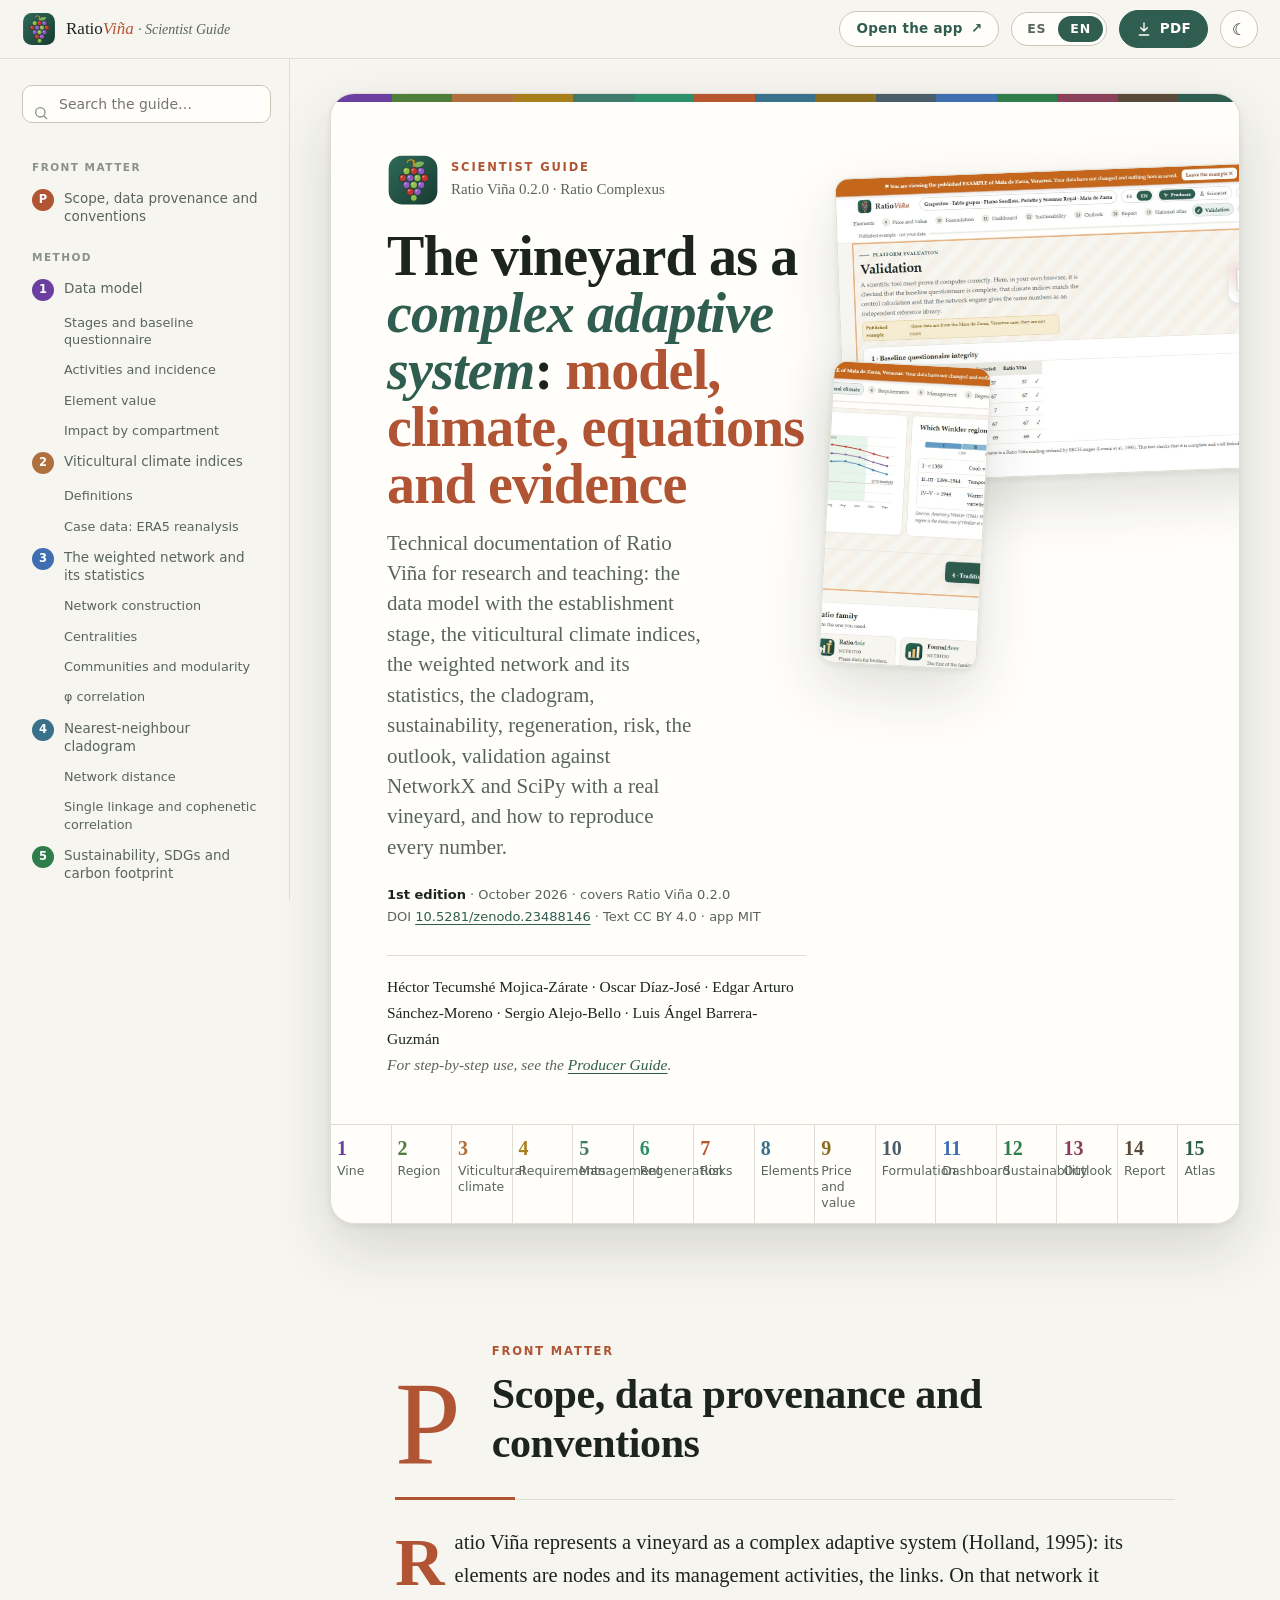
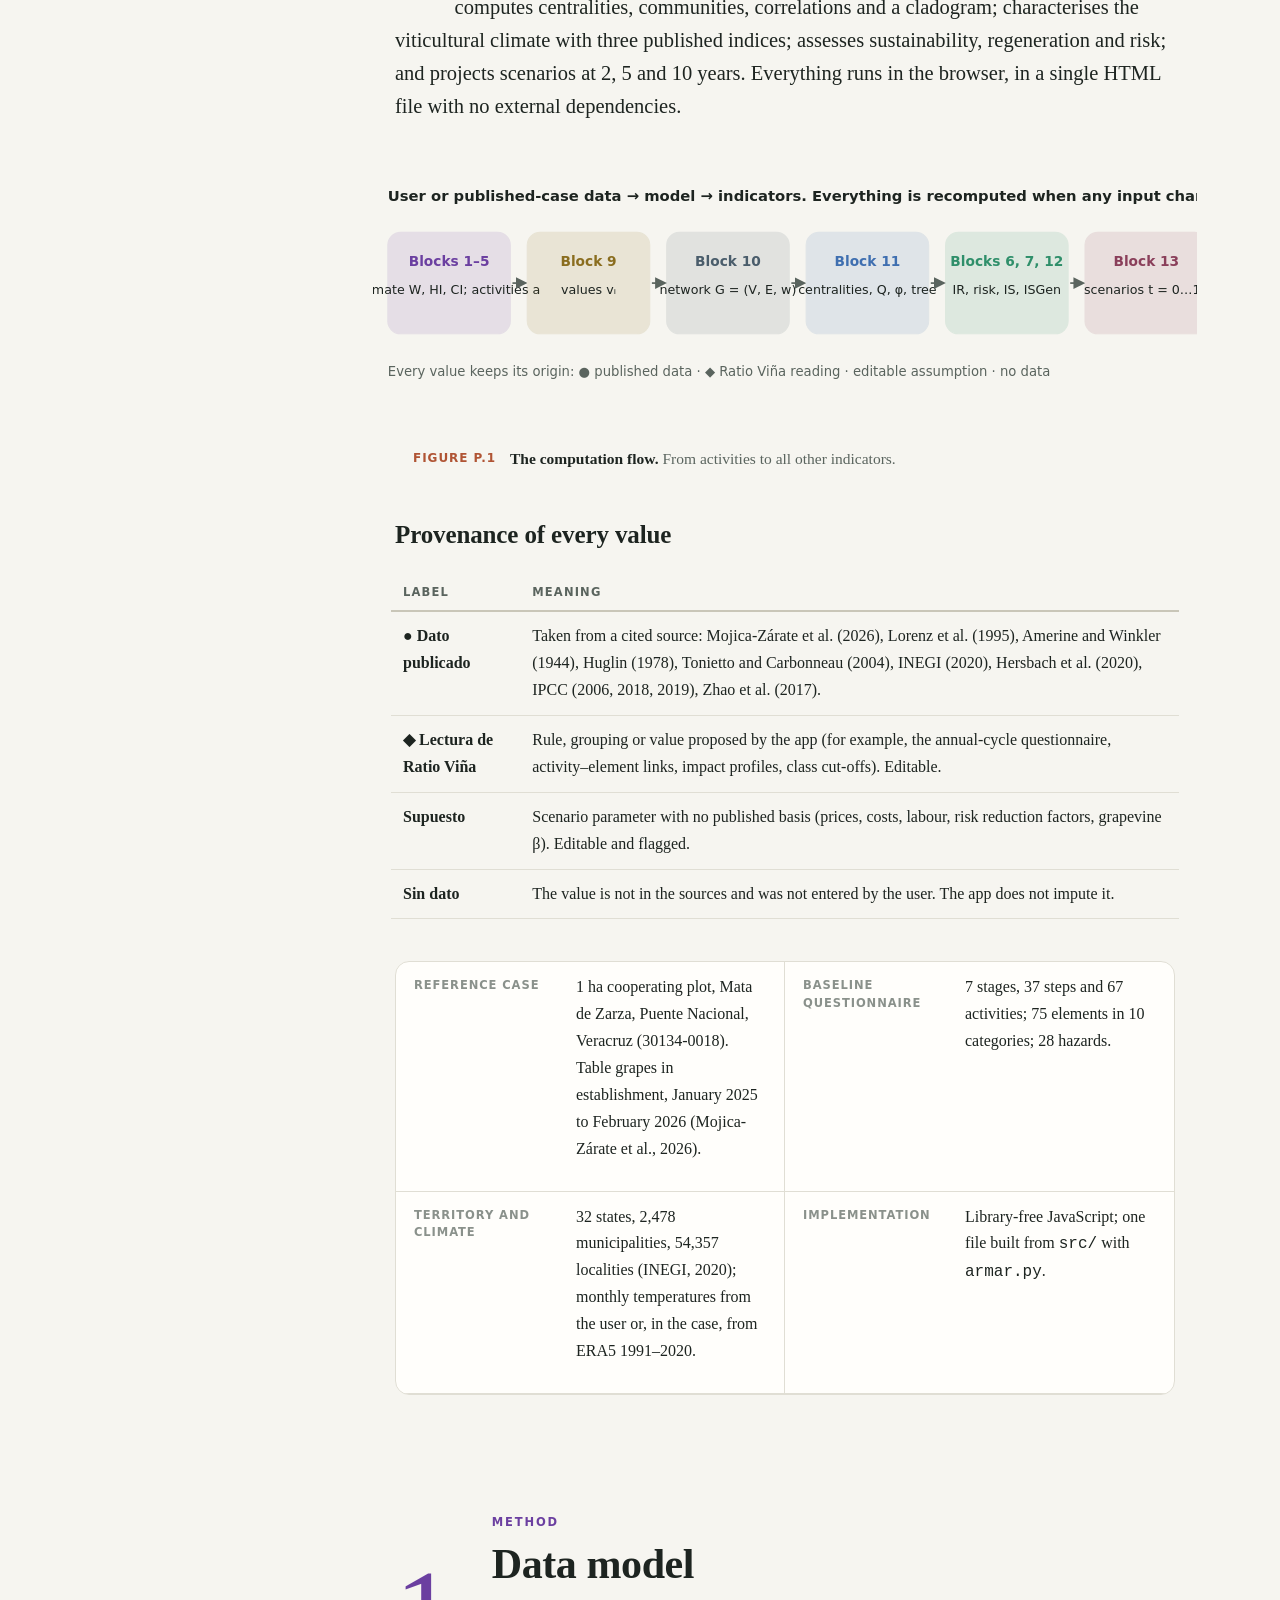
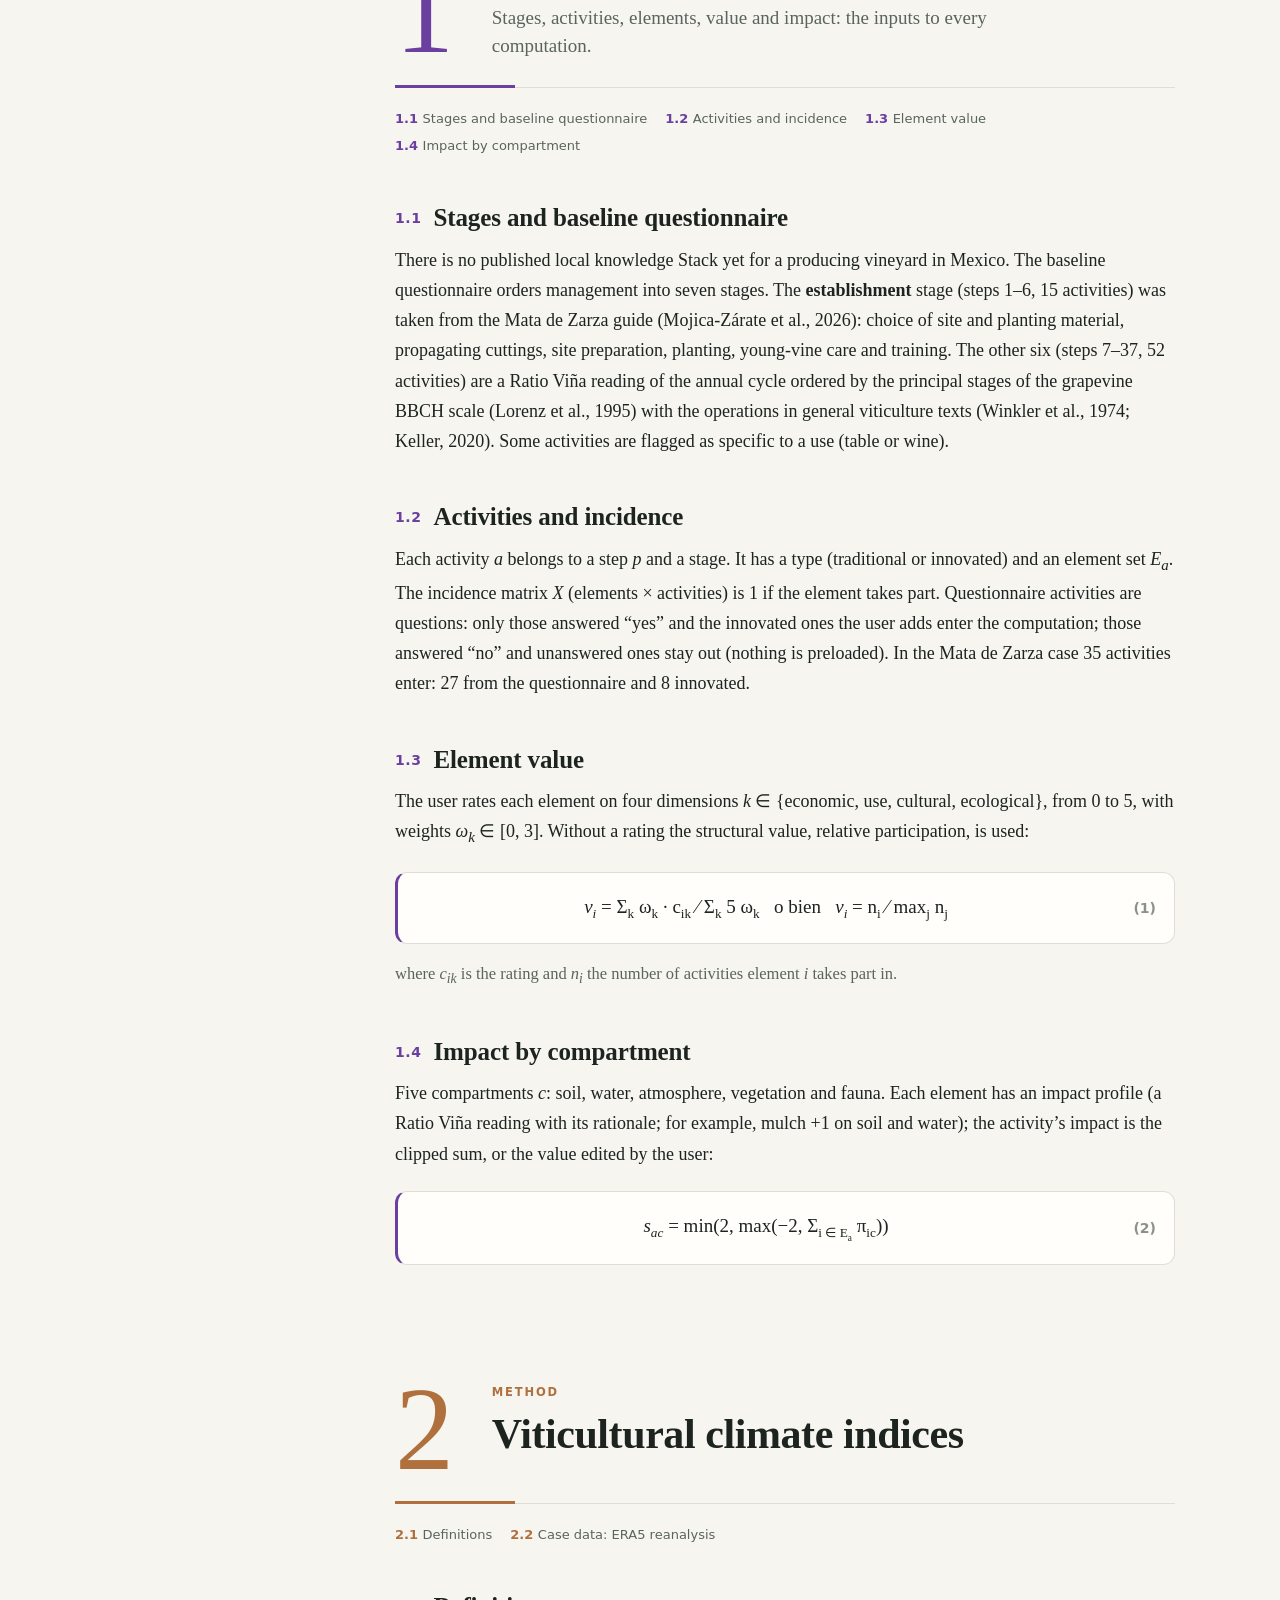
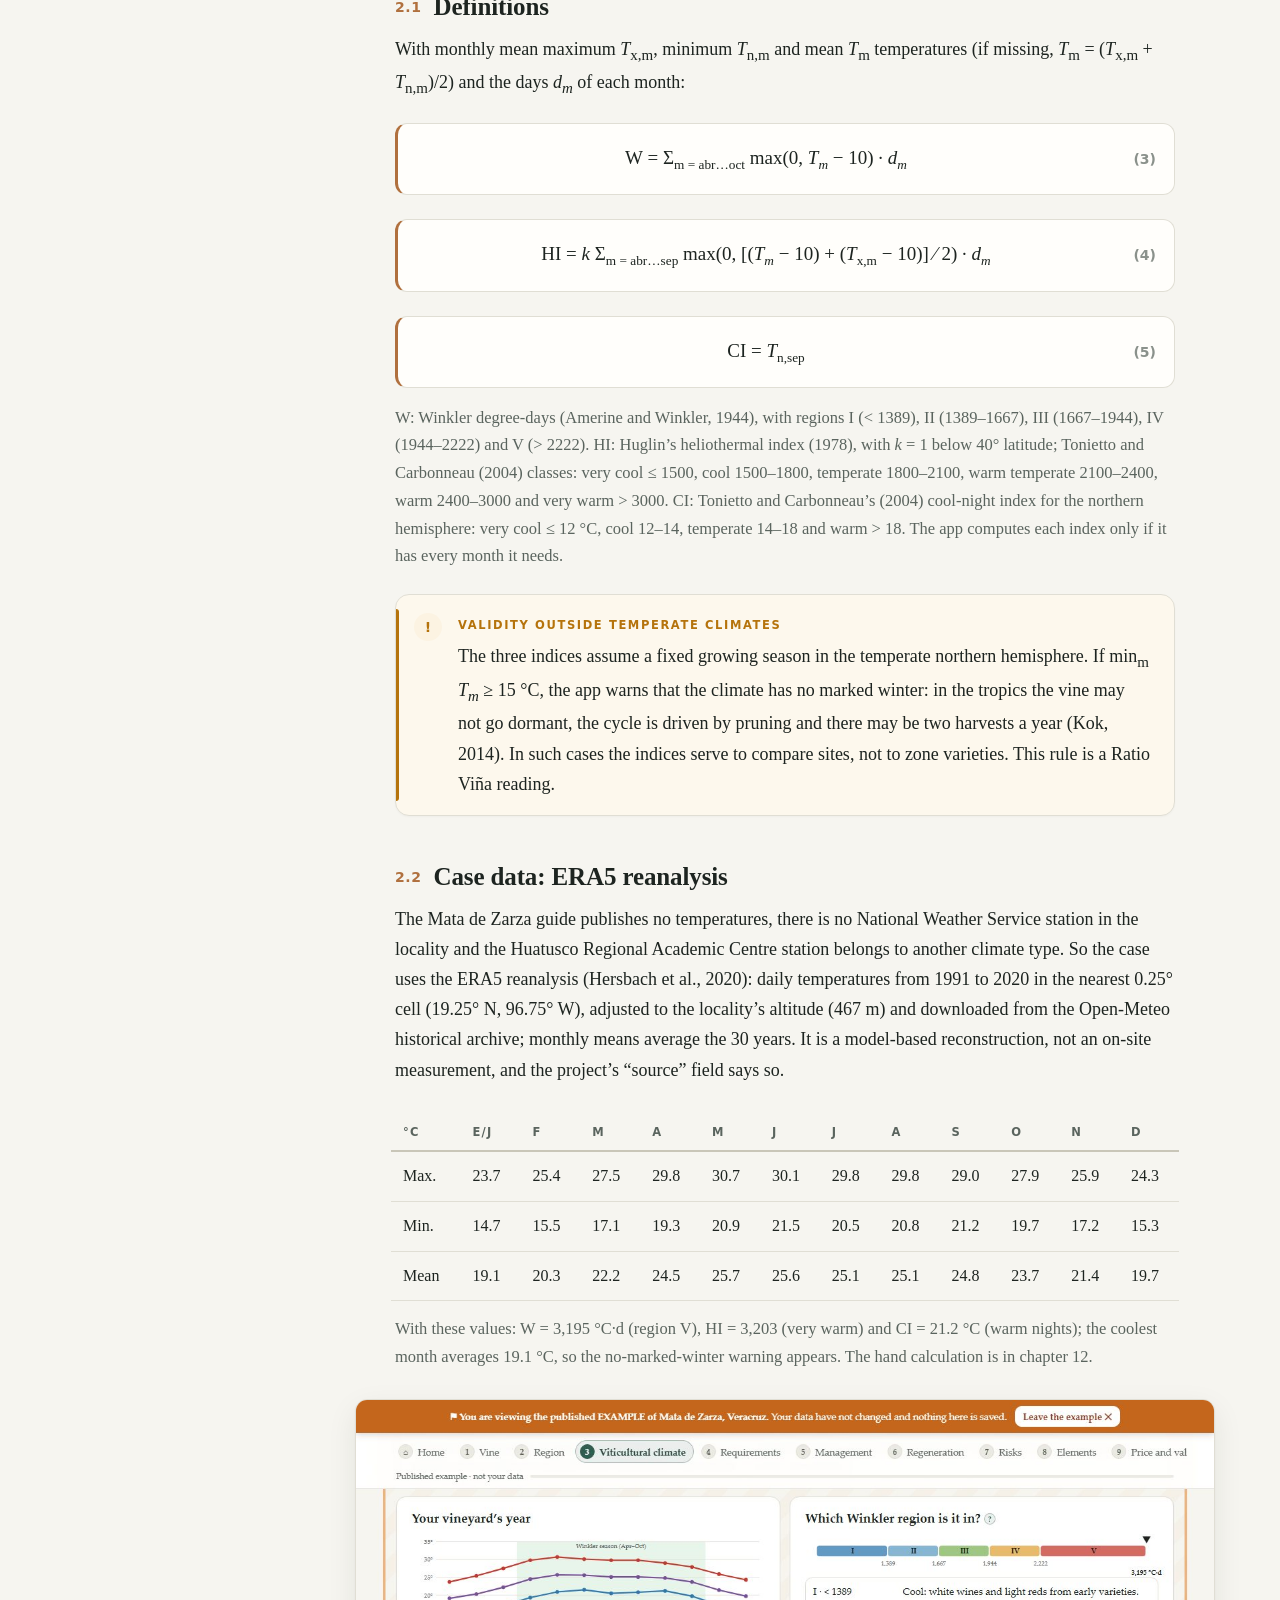
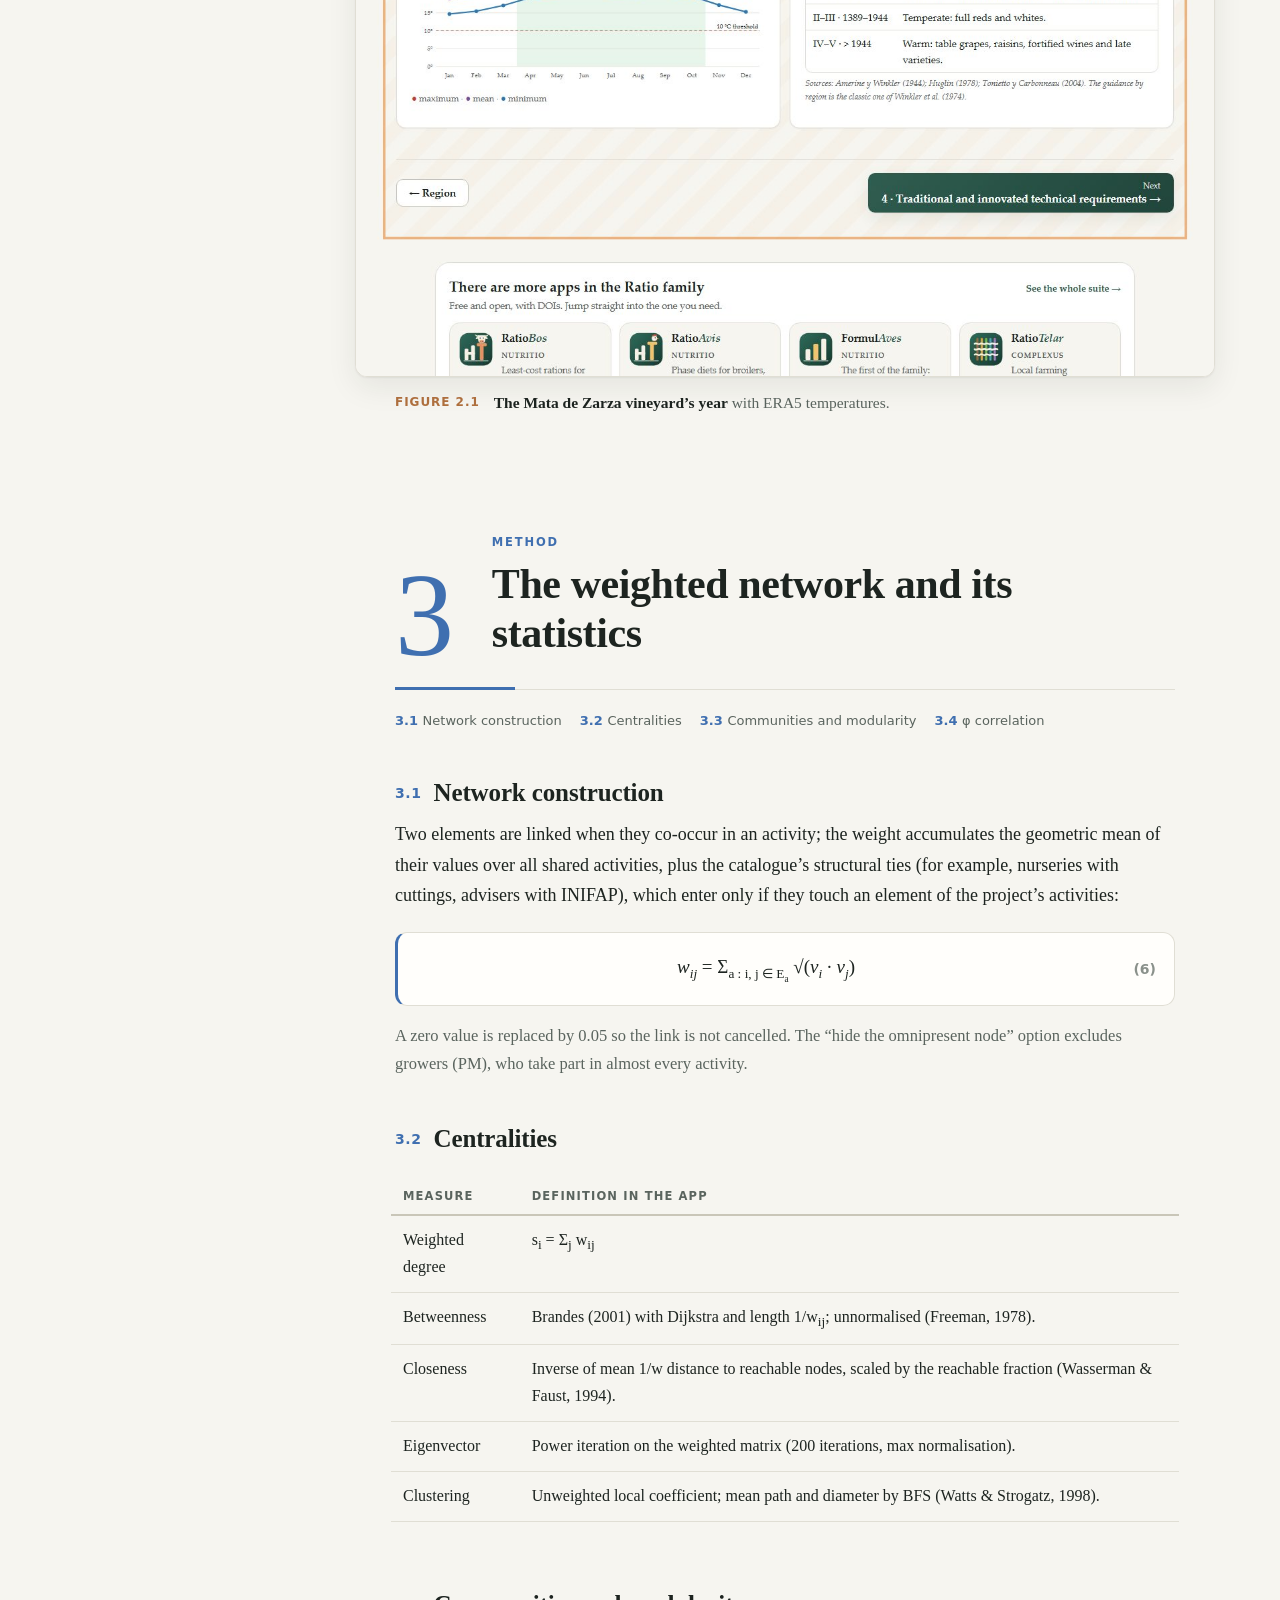
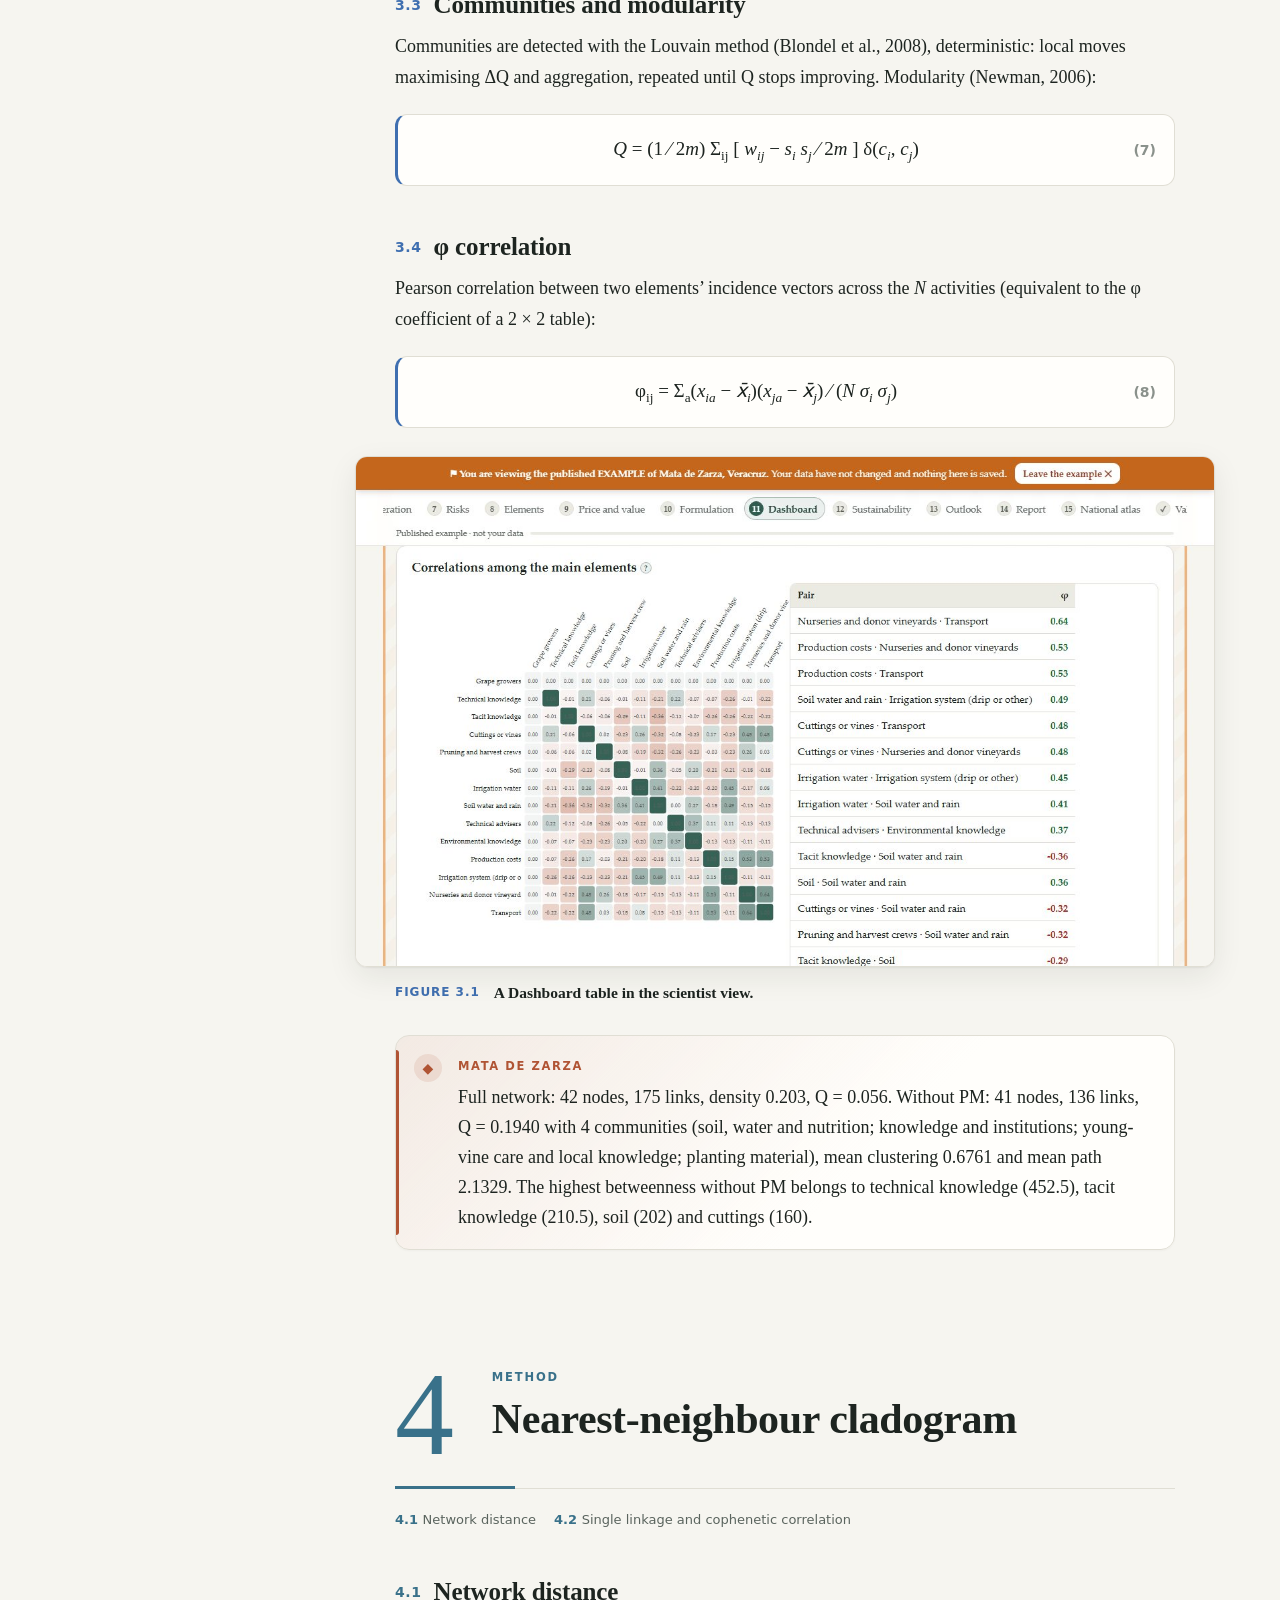
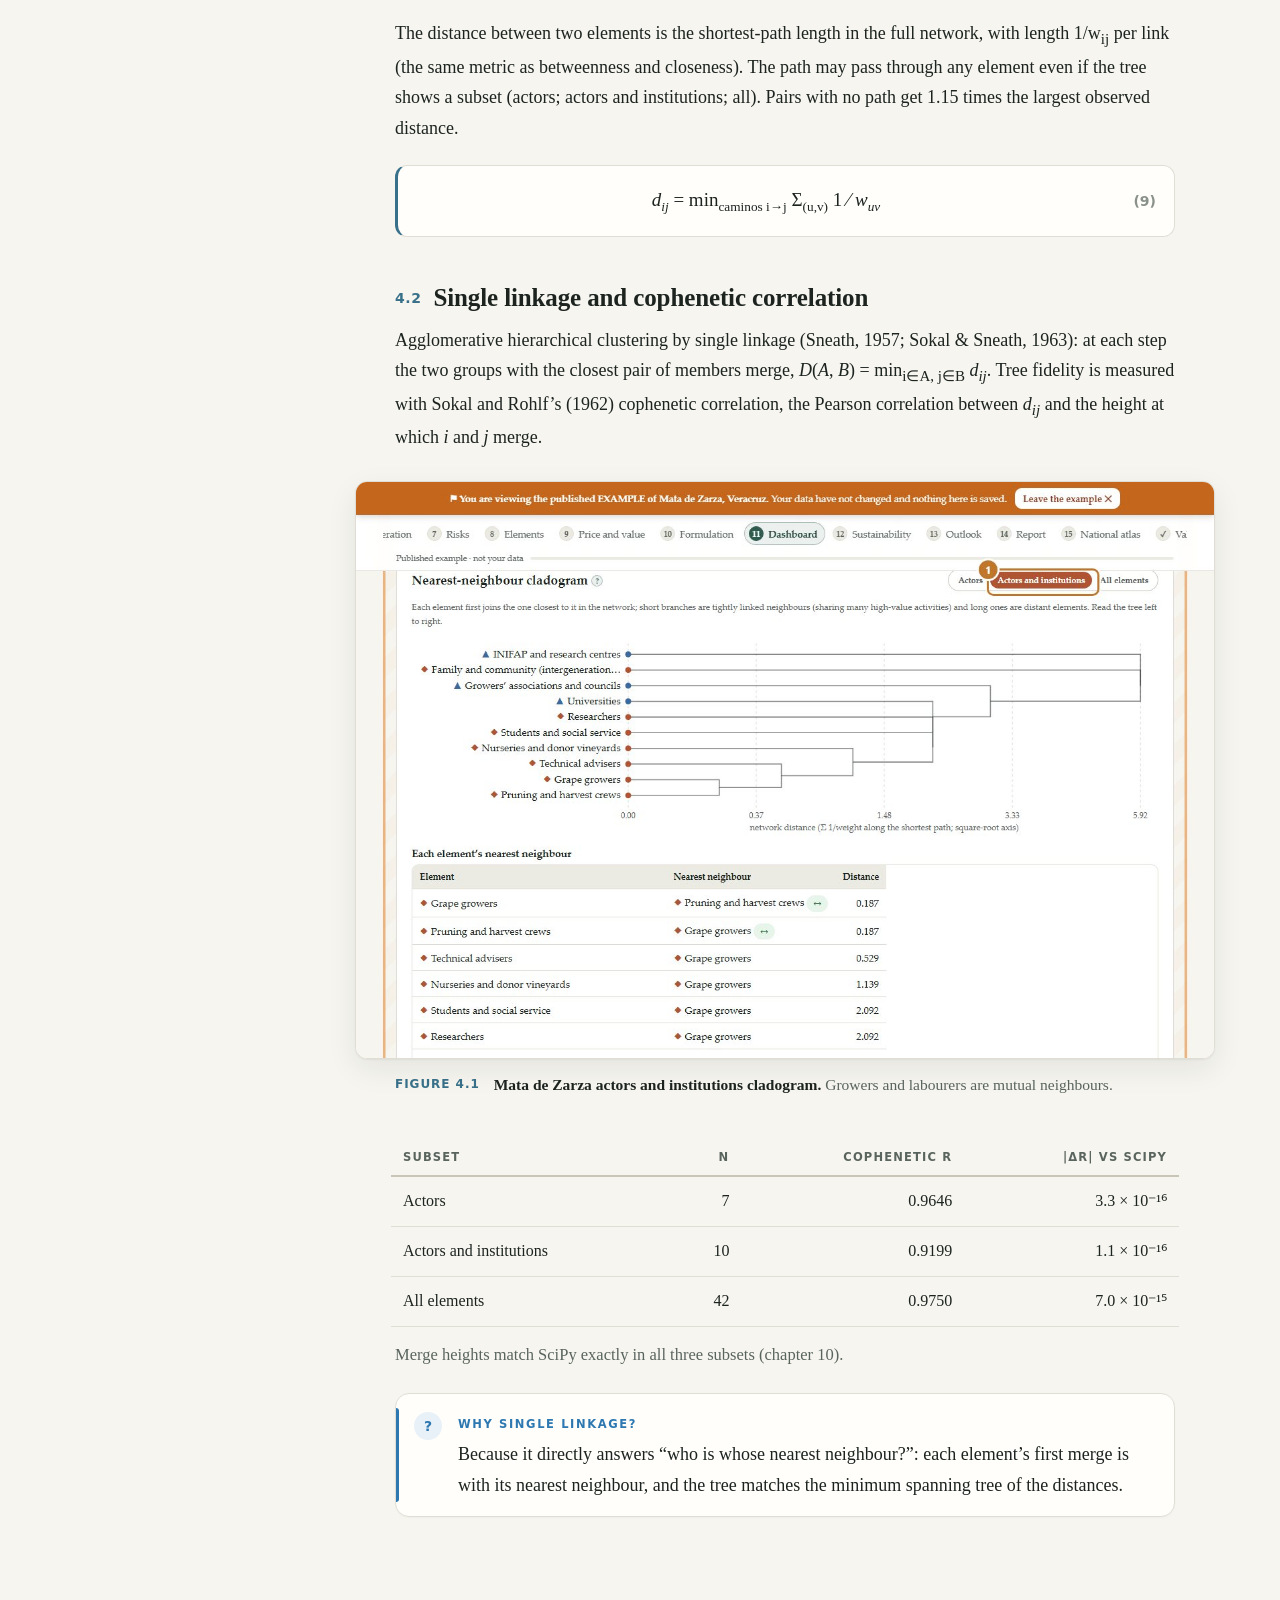
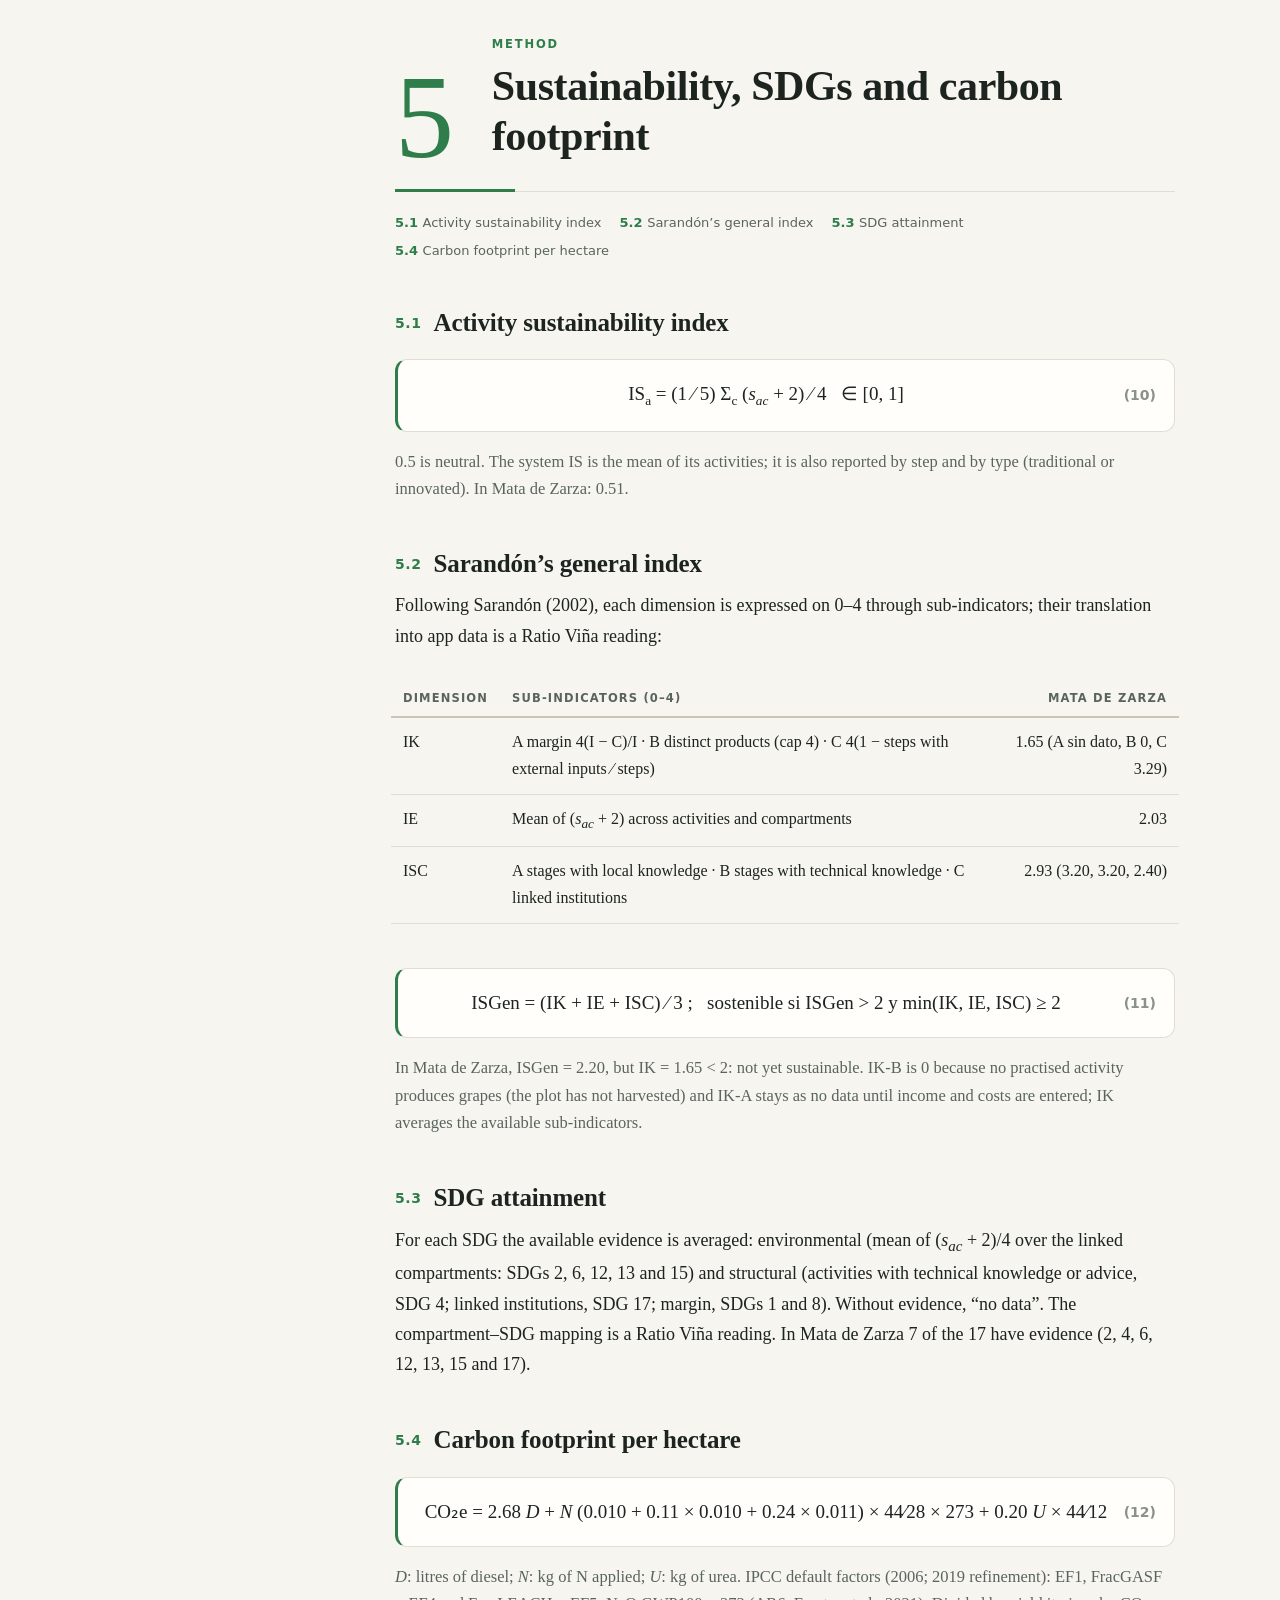
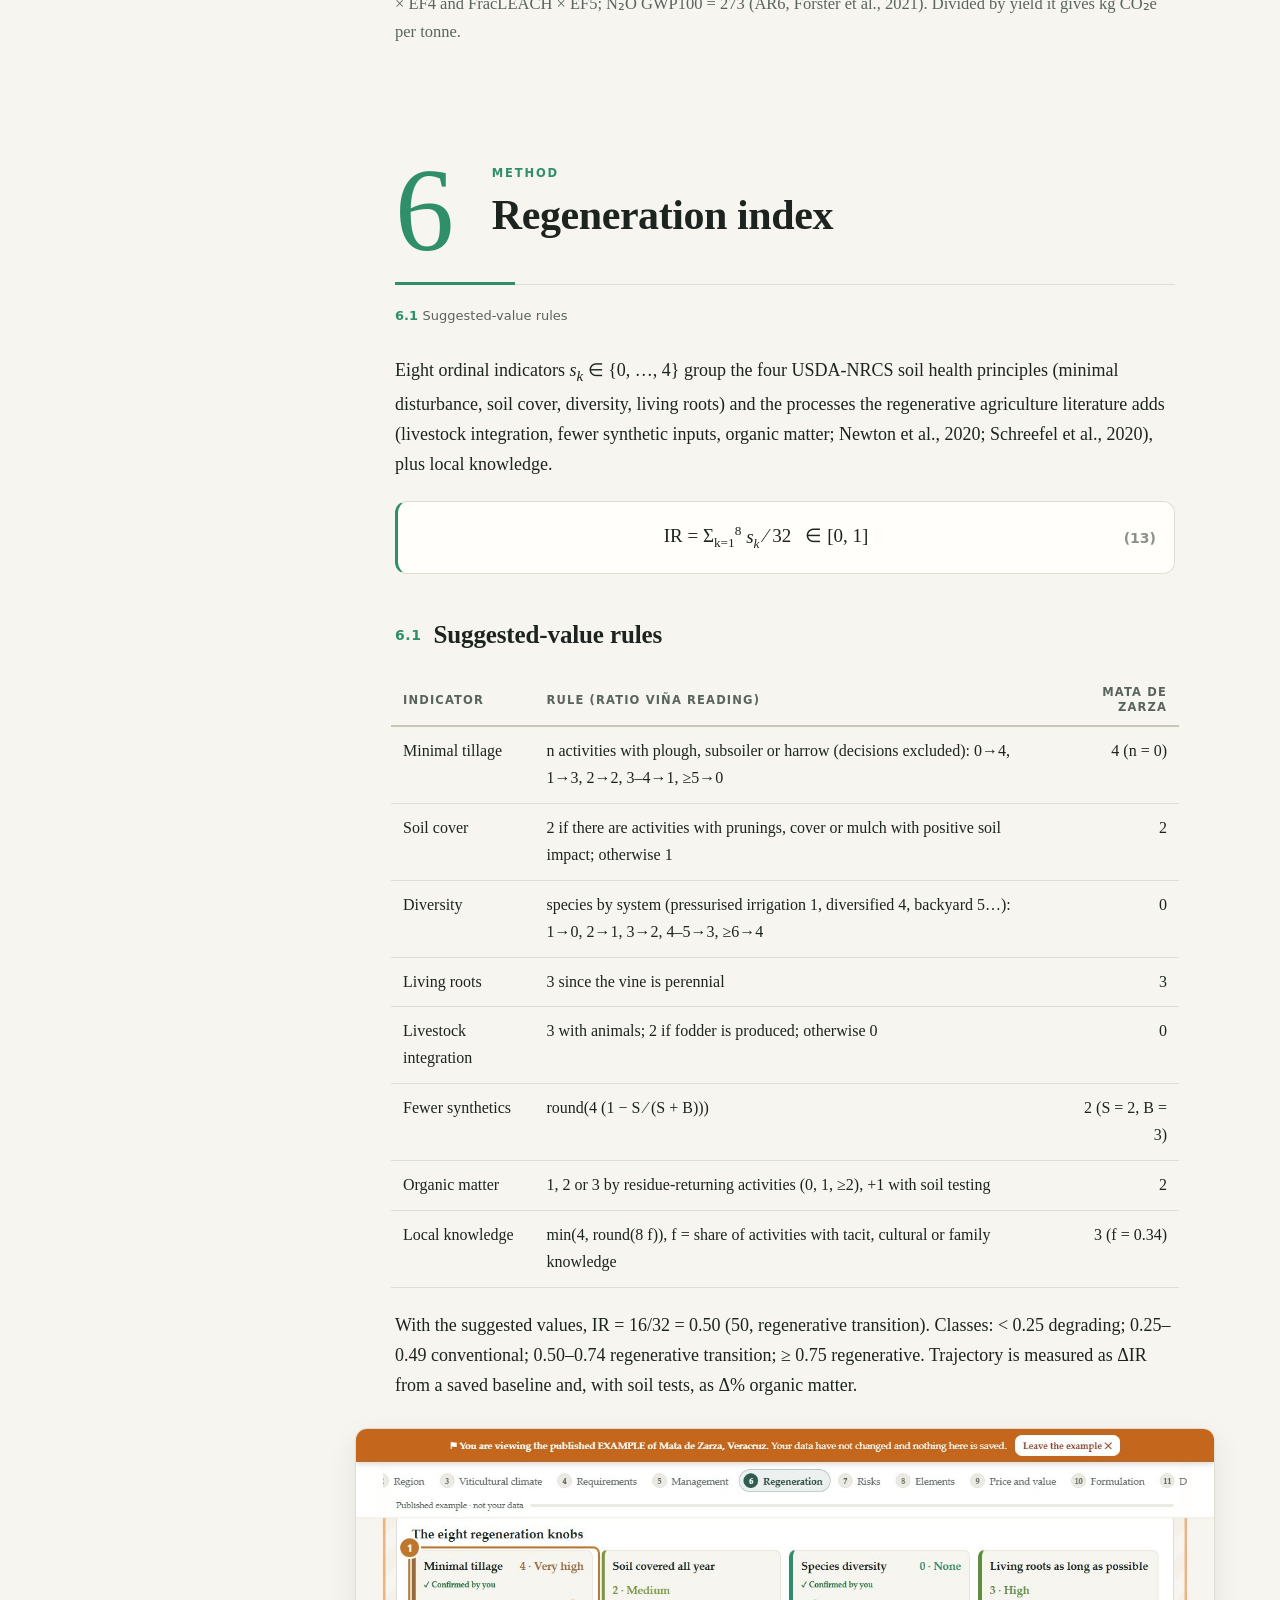
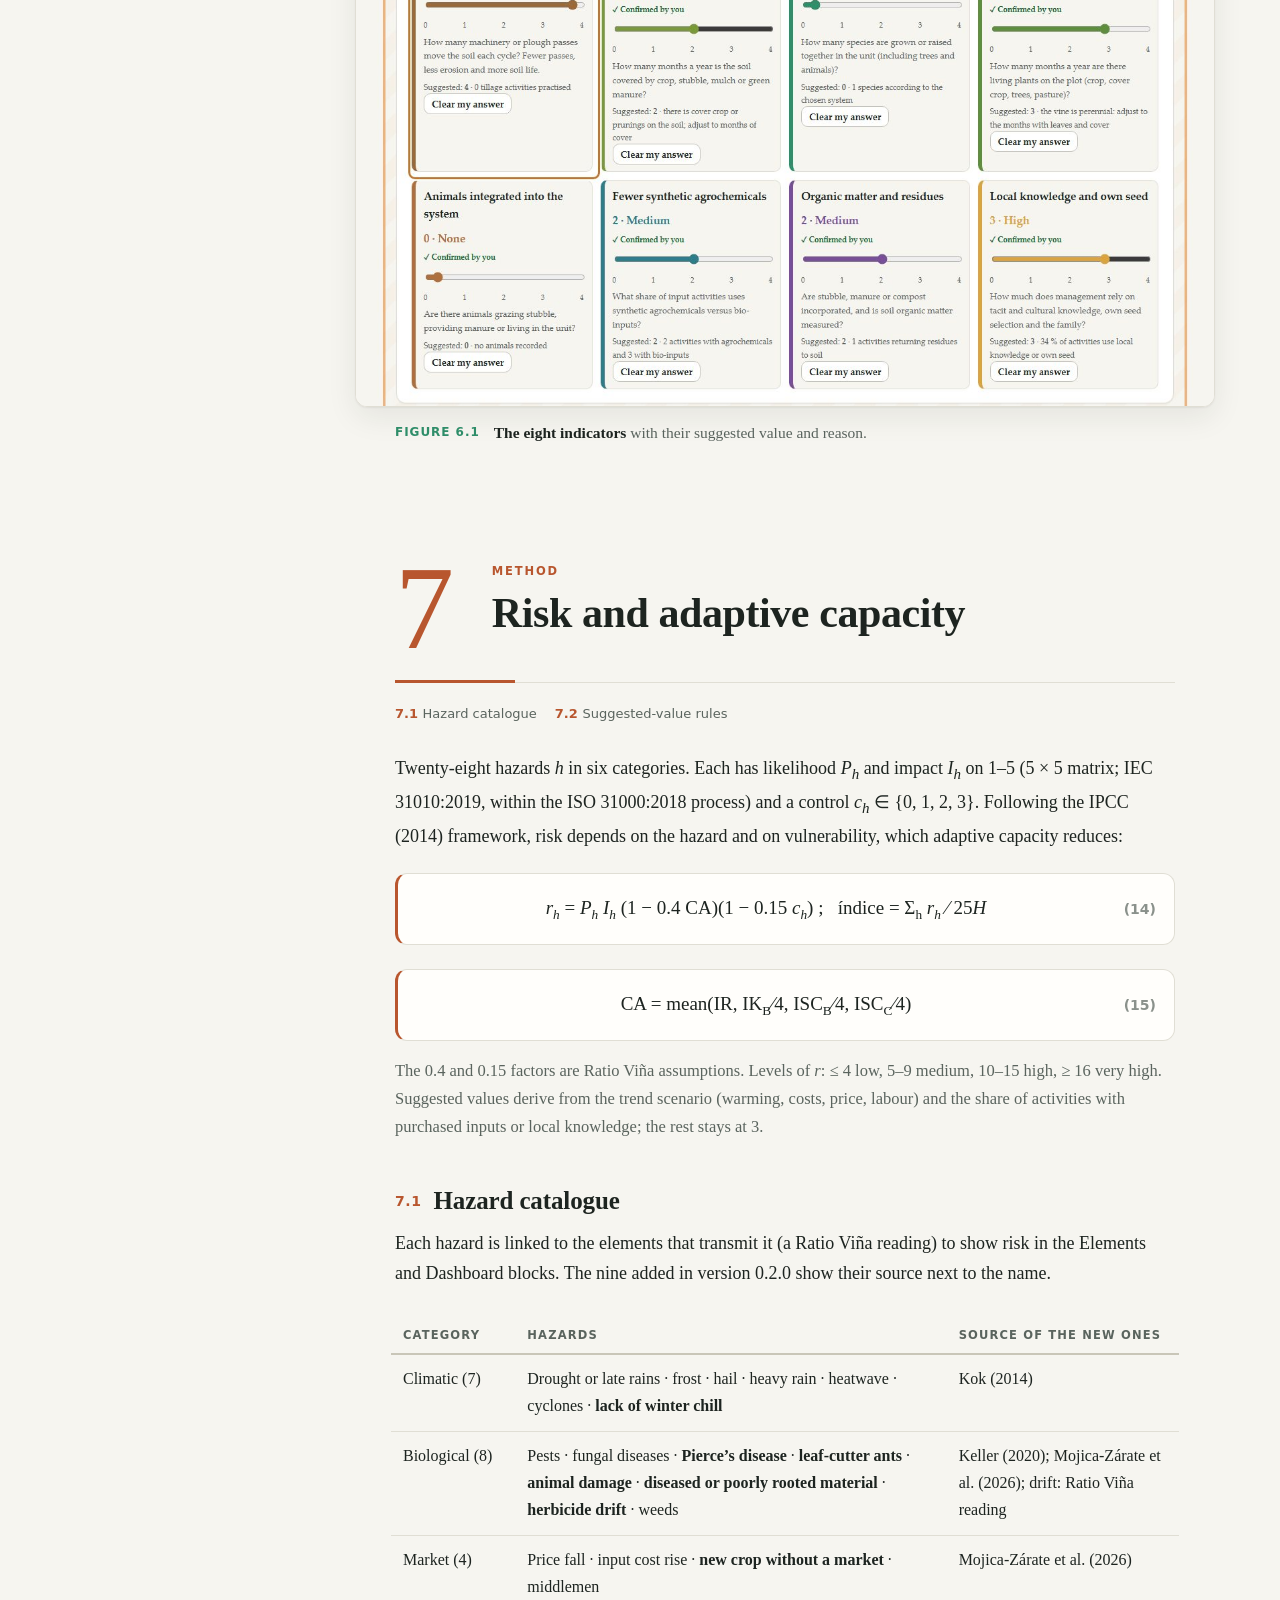
==== commit 0081a597: "Instructivos con «Cómo citar este instructivo» (APA 7): nuevas versiones en Zenodo Co-Authored-By: C" ====
--- a/instructivo-cientifico.html
+++ b/instructivo-cientifico.html
@@ -462,7 +462,7 @@
       <div class="meta">
         <div lang="es"><b>1.ª edición</b> · octubre de 2026 · describe Ratio Viña 0.2.0</div>
         <div lang="en"><b>1st edition</b> · October 2026 · covers Ratio Viña 0.2.0</div>
-        <div>DOI <a href="https://doi.org/10.5281/zenodo.23484387">10.5281/zenodo.23484387</a> · <span lang="es">Texto CC BY 4.0 · app MIT</span><span lang="en">Text CC BY 4.0 · app MIT</span></div>
+        <div>DOI <a href="https://doi.org/10.5281/zenodo.23488146">10.5281/zenodo.23488146</a> · <span lang="es">Texto CC BY 4.0 · app MIT</span><span lang="en">Text CC BY 4.0 · app MIT</span></div>
       </div>
       <div class="who">Héctor Tecumshé Mojica-Zárate · Oscar Díaz-José · Edgar Arturo Sánchez-Moreno · Sergio Alejo-Bello · Luis Ángel Barrera-Guzmán<br><span lang="es">Para el uso paso a paso, consulta el <a href="instructivo-productor.html">Instructivo del Productor</a>.</span><span lang="en">For step-by-step use, see the <a href="instructivo-productor.html">Producer Guide</a>.</span></div>
     </div>
@@ -964,6 +964,9 @@
     <li>Winkler AJ, Cook JA, Kliewer WM, Lider LA. 1974. <i>General viticulture</i>, 2.ª ed. University of California Press.</li>
     <li>Zhao C, et al. 2017. Temperature increase reduces global yields of major crops in four independent estimates. <i>PNAS</i> 114(35): 9326–9331.</li>
   </ol>
+  <h3 id="b-citar-guia"><span lang="es">Cómo citar este instructivo</span><span lang="en">How to cite this guide</span></h3>
+  <p class="where" lang="es">APA, 7.ª ed.</p><p class="where" lang="en">APA 7th ed.</p>
+  <p lang="es">Mojica-Zárate, H. T., Díaz-José, O., Sánchez-Moreno, E. A., Alejo-Bello, S., y Barrera-Guzmán, L. Á. (2026). <i>Ratio Viña: Instructivo del Científico</i> (1.ª ed.). Zenodo. https://doi.org/10.5281/zenodo.23488146</p><p lang="en">Mojica-Zárate, H. T., Díaz-José, O., Sánchez-Moreno, E. A., Alejo-Bello, S., &amp; Barrera-Guzmán, L. Á. (2026). <i>Ratio Viña: Scientist Guide</i> (1st ed.). Zenodo. https://doi.org/10.5281/zenodo.23488146</p>
   <h3 id="b-citar"><span lang="es">Cómo citar el software</span><span lang="en">How to cite the software</span></h3>
   <p lang="es">Mojica-Zárate, H. T., Díaz-José, O., Sánchez-Moreno, E. A., Alejo-Bello, S., y Barrera-Guzmán, L. Á. (2026). <i>Ratio Viña: el conocimiento local de la vid en México como sistema complejo adaptativo, con índices de regeneración y riesgo</i> (Versión 0.2.0) [Software]. Zenodo. https://doi.org/10.5281/zenodo.23439305</p>
   <p lang="en">Mojica-Zárate, H. T., Díaz-José, O., Sánchez-Moreno, E. A., Alejo-Bello, S., &amp; Barrera-Guzmán, L. Á. (2026). <i>Ratio Viña: local grapevine knowledge in Mexico as a complex adaptive system, with regeneration and risk indices</i> (Version 0.2.0) [Software]. Zenodo. https://doi.org/10.5281/zenodo.23439305</p>
@@ -975,7 +978,7 @@
   <p lang="es">ORCID del autor de correspondencia (Héctor Tecumshé Mojica-Zárate): 0000-0002-9067-3983.</p>
   <p lang="en">Corresponding author ORCID (Héctor Tecumshé Mojica-Zárate): 0000-0002-9067-3983.</p>
   <p><span class="isbn" lang="es">ISBN: en trámite ante el INDAUTOR</span><span class="isbn" lang="en">ISBN: application in progress (INDAUTOR, Mexico)</span><br>
-     <span lang="es">DOI de este instructivo: <a href="https://doi.org/10.5281/zenodo.23484387">10.5281/zenodo.23484387</a> · DOI de la aplicación: <a href="https://doi.org/10.5281/zenodo.23439305">10.5281/zenodo.23439305</a></span><span lang="en">DOI of this guide: <a href="https://doi.org/10.5281/zenodo.23484387">10.5281/zenodo.23484387</a> · DOI of the app: <a href="https://doi.org/10.5281/zenodo.23439305">10.5281/zenodo.23439305</a></span></p>
+     <span lang="es">DOI de este instructivo: <a href="https://doi.org/10.5281/zenodo.23488146">10.5281/zenodo.23488146</a> · DOI de la aplicación: <a href="https://doi.org/10.5281/zenodo.23439305">10.5281/zenodo.23439305</a></span><span lang="en">DOI of this guide: <a href="https://doi.org/10.5281/zenodo.23488146">10.5281/zenodo.23488146</a> · DOI of the app: <a href="https://doi.org/10.5281/zenodo.23439305">10.5281/zenodo.23439305</a></span></p>
   <p lang="es">Texto y figuras bajo licencia Creative Commons Atribución 4.0 Internacional (CC BY 4.0); la aplicación, bajo licencia MIT. Puedes copiar, adaptar y compartir este instructivo citando a sus autores. Las capturas de pantalla son de la aplicación Ratio Viña 0.2.0. Composición tipográfica en Palatino Linotype.</p>
   <p lang="en">Text and figures under the Creative Commons Attribution 4.0 International licence (CC BY 4.0); the app under the MIT licence. You may copy, adapt and share this guide crediting its authors. Screenshots are from the Ratio Viña 0.2.0 app. Typeset in Palatino Linotype.</p>
 </div>
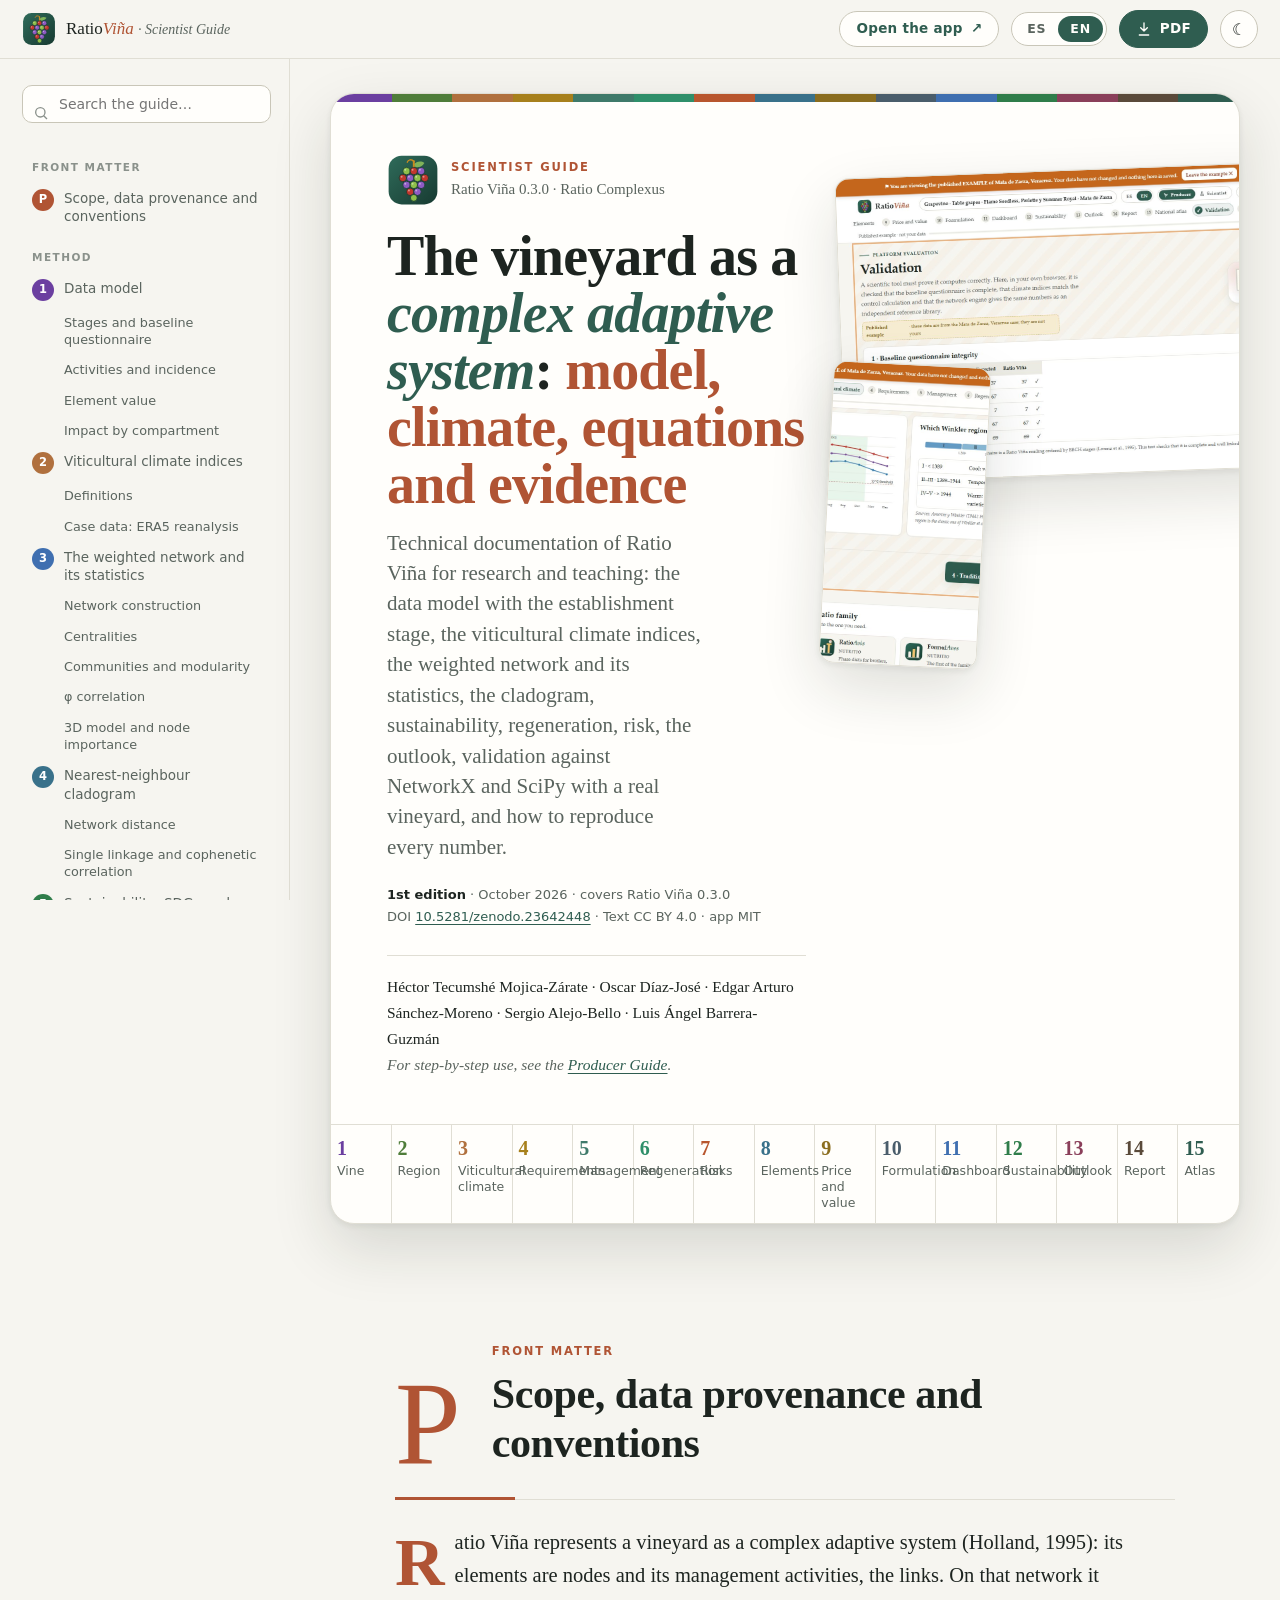
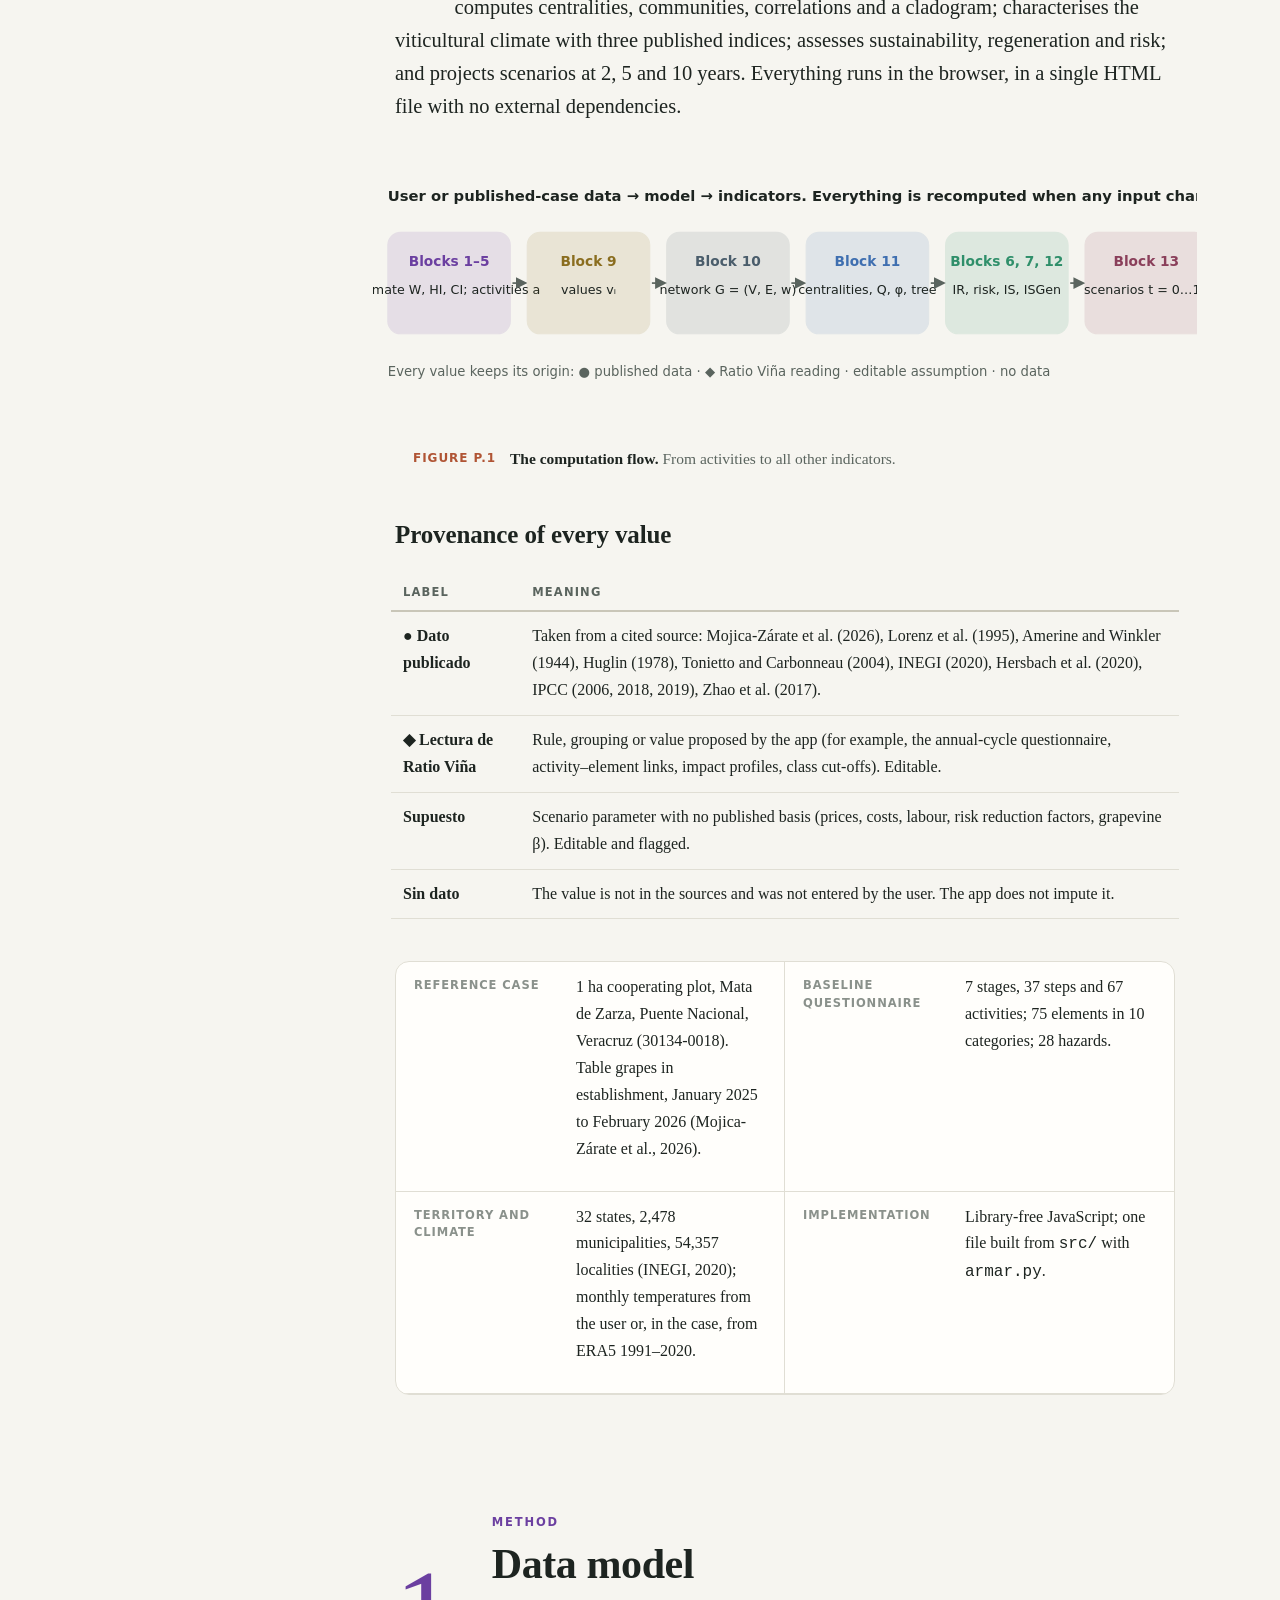
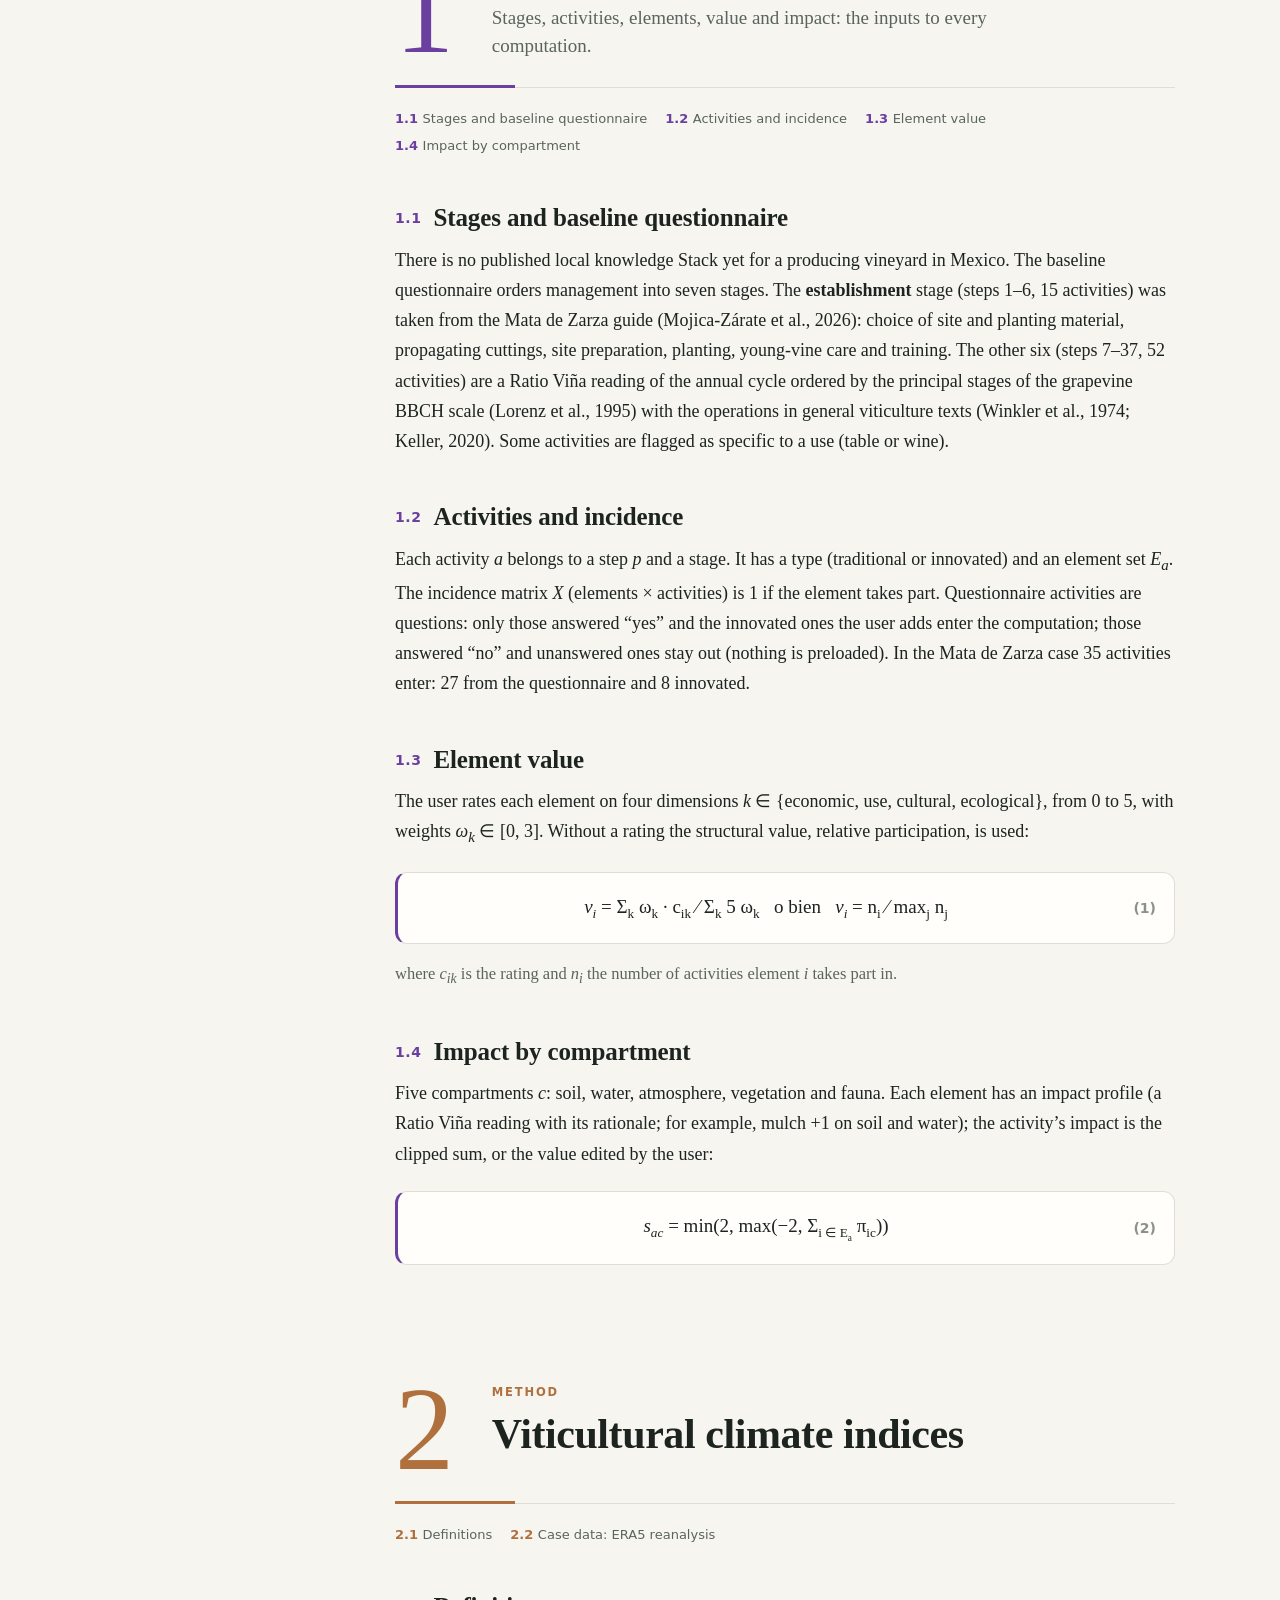
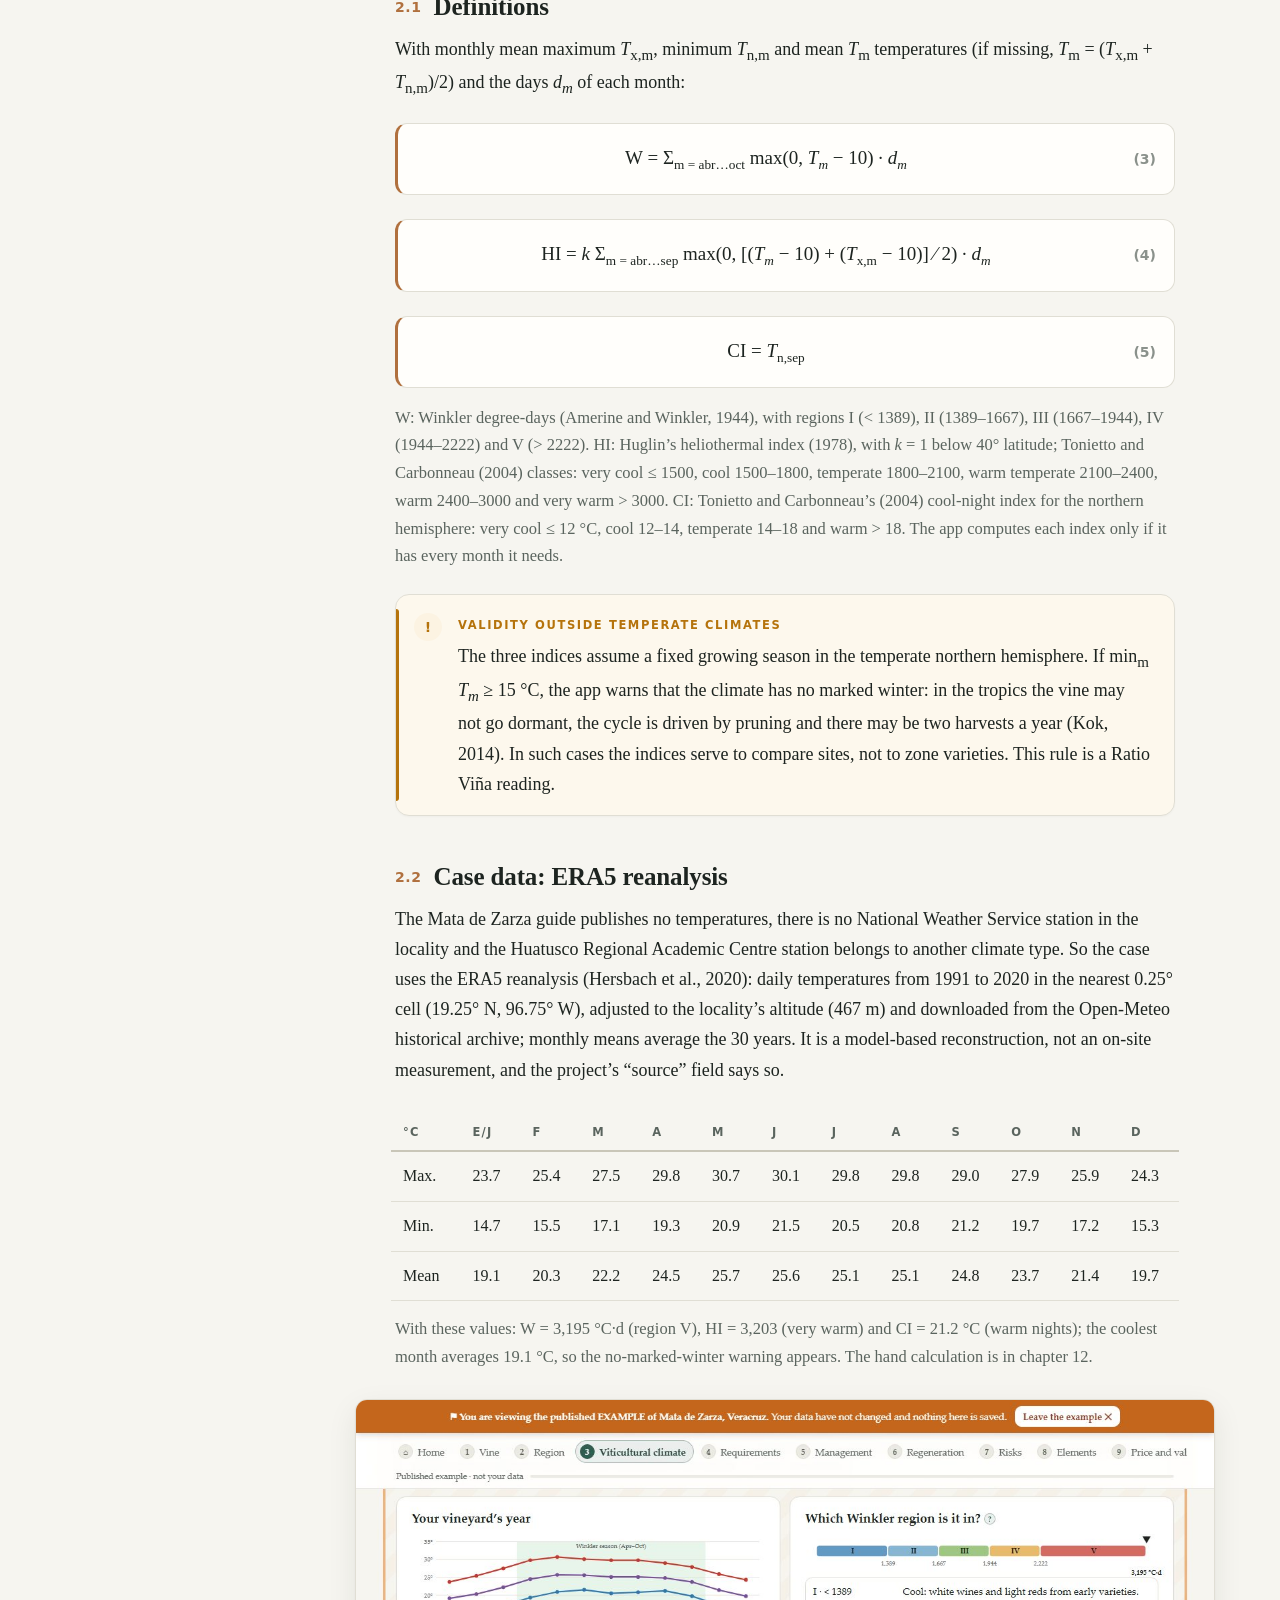
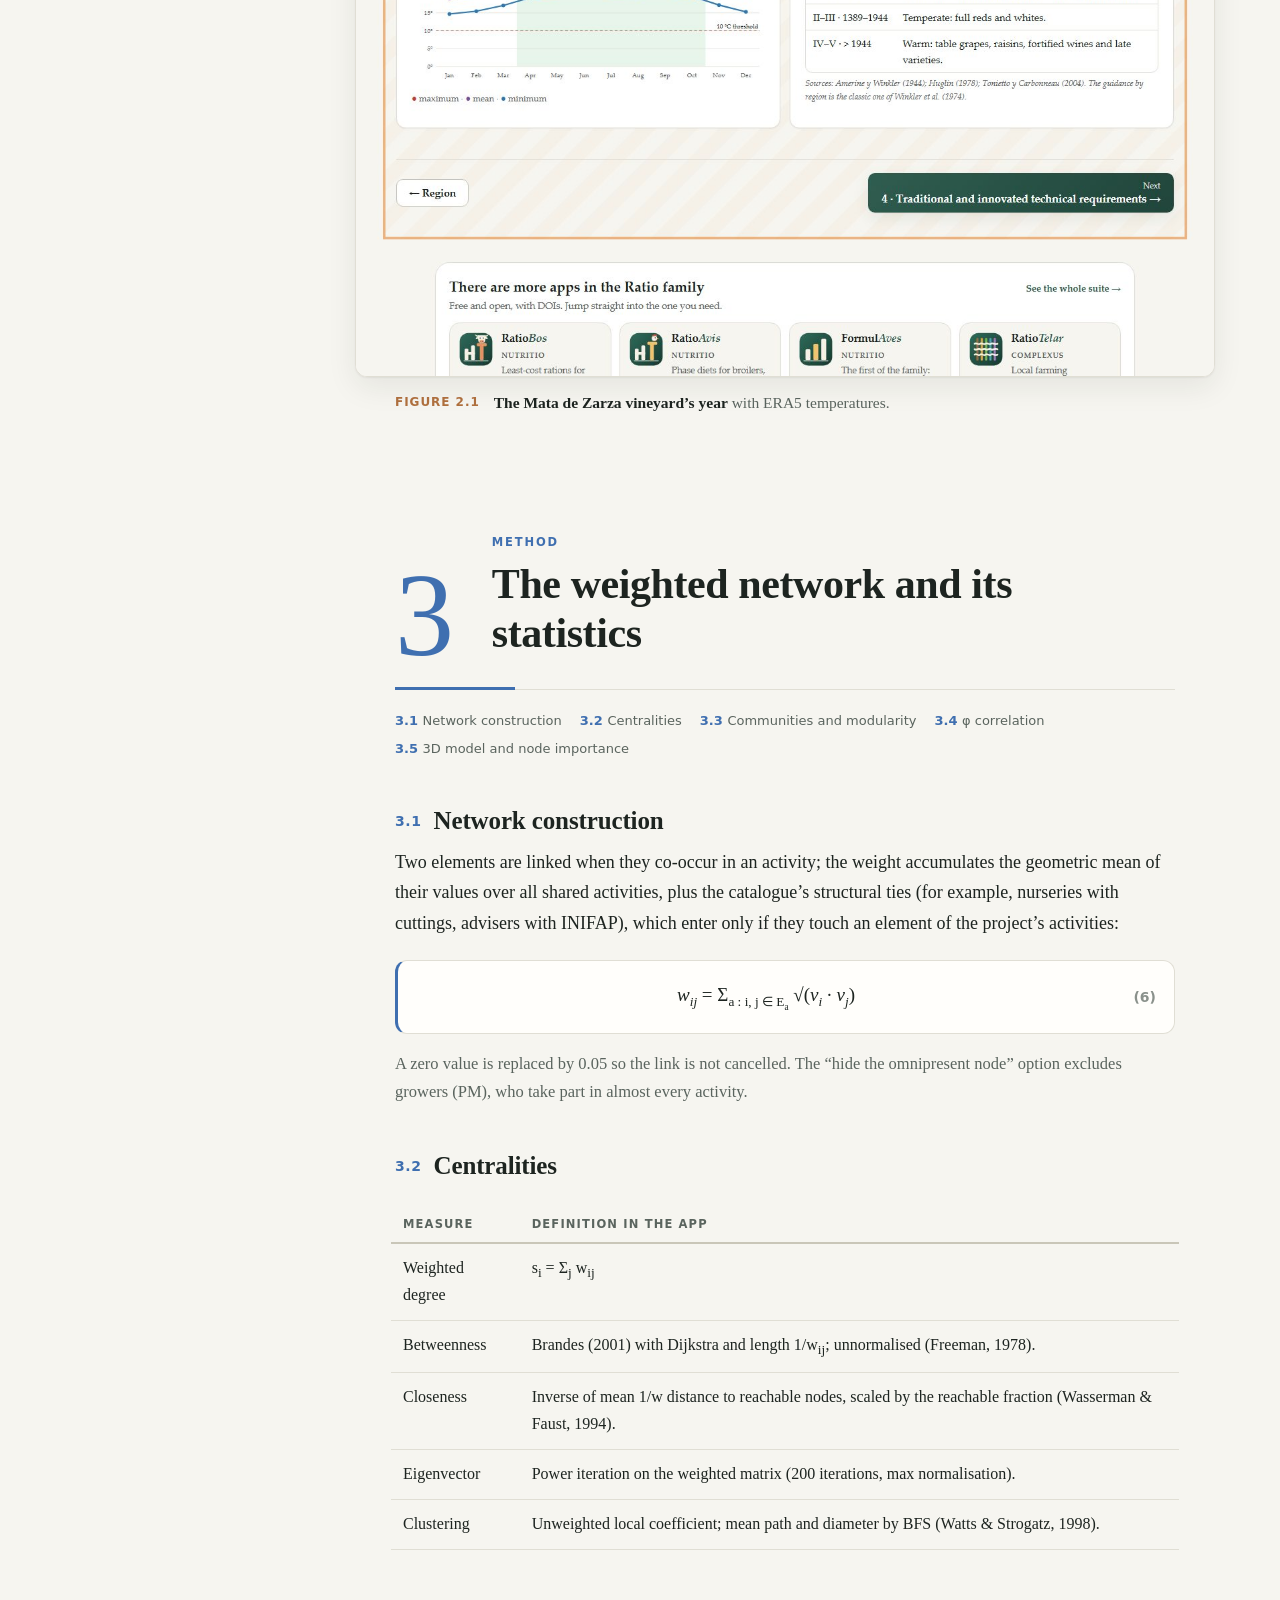
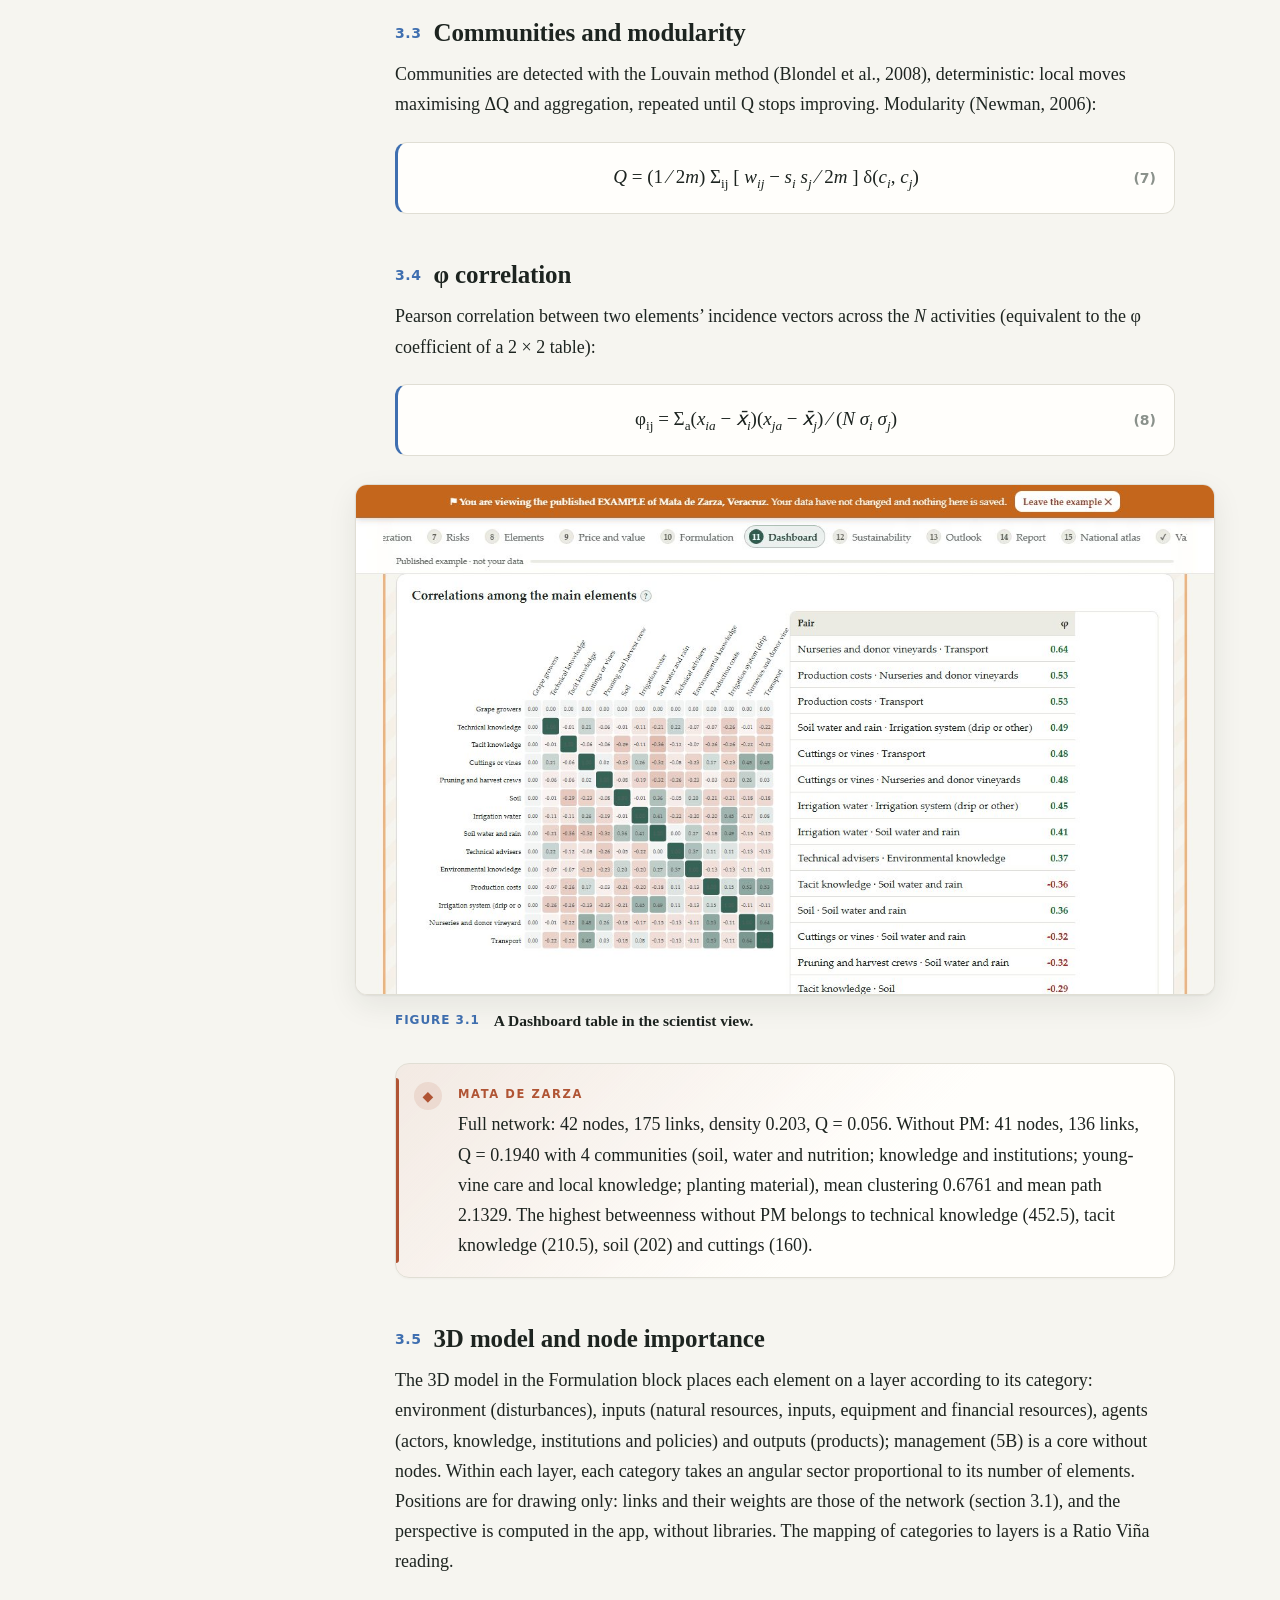
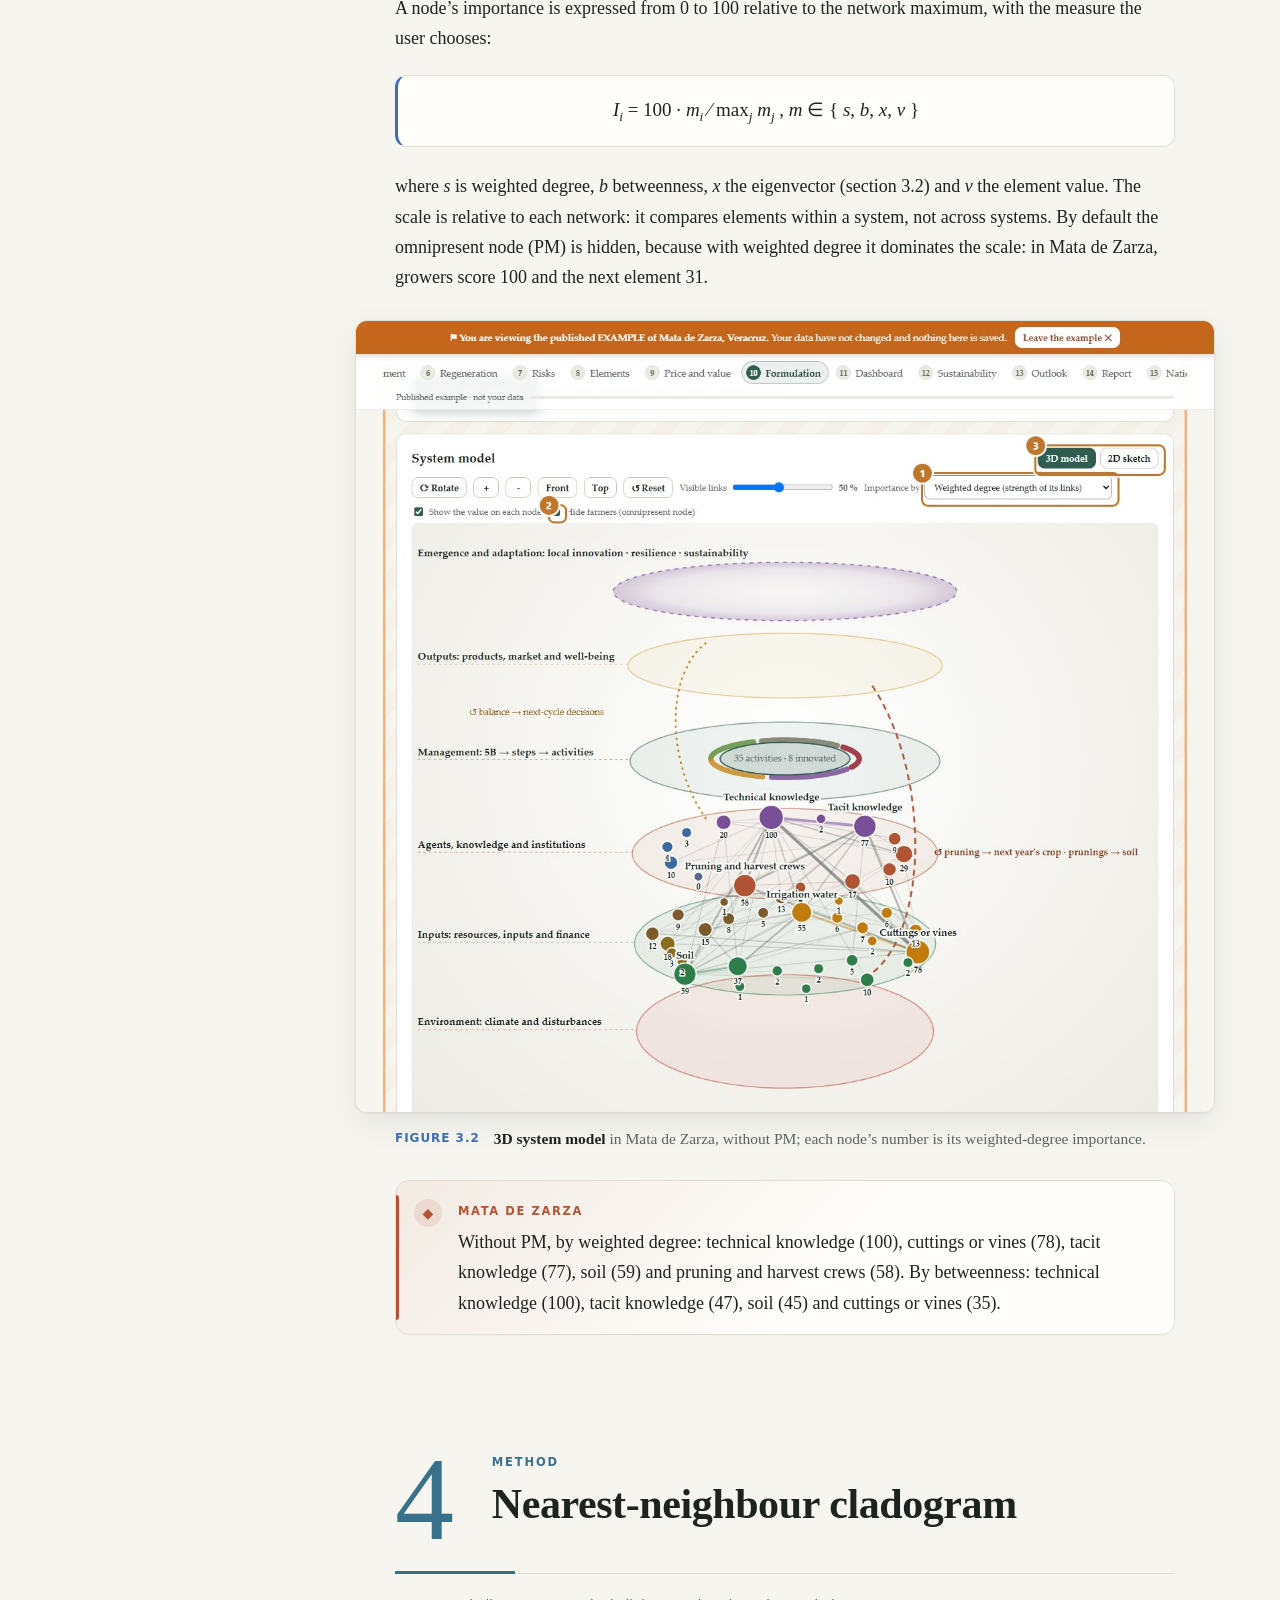
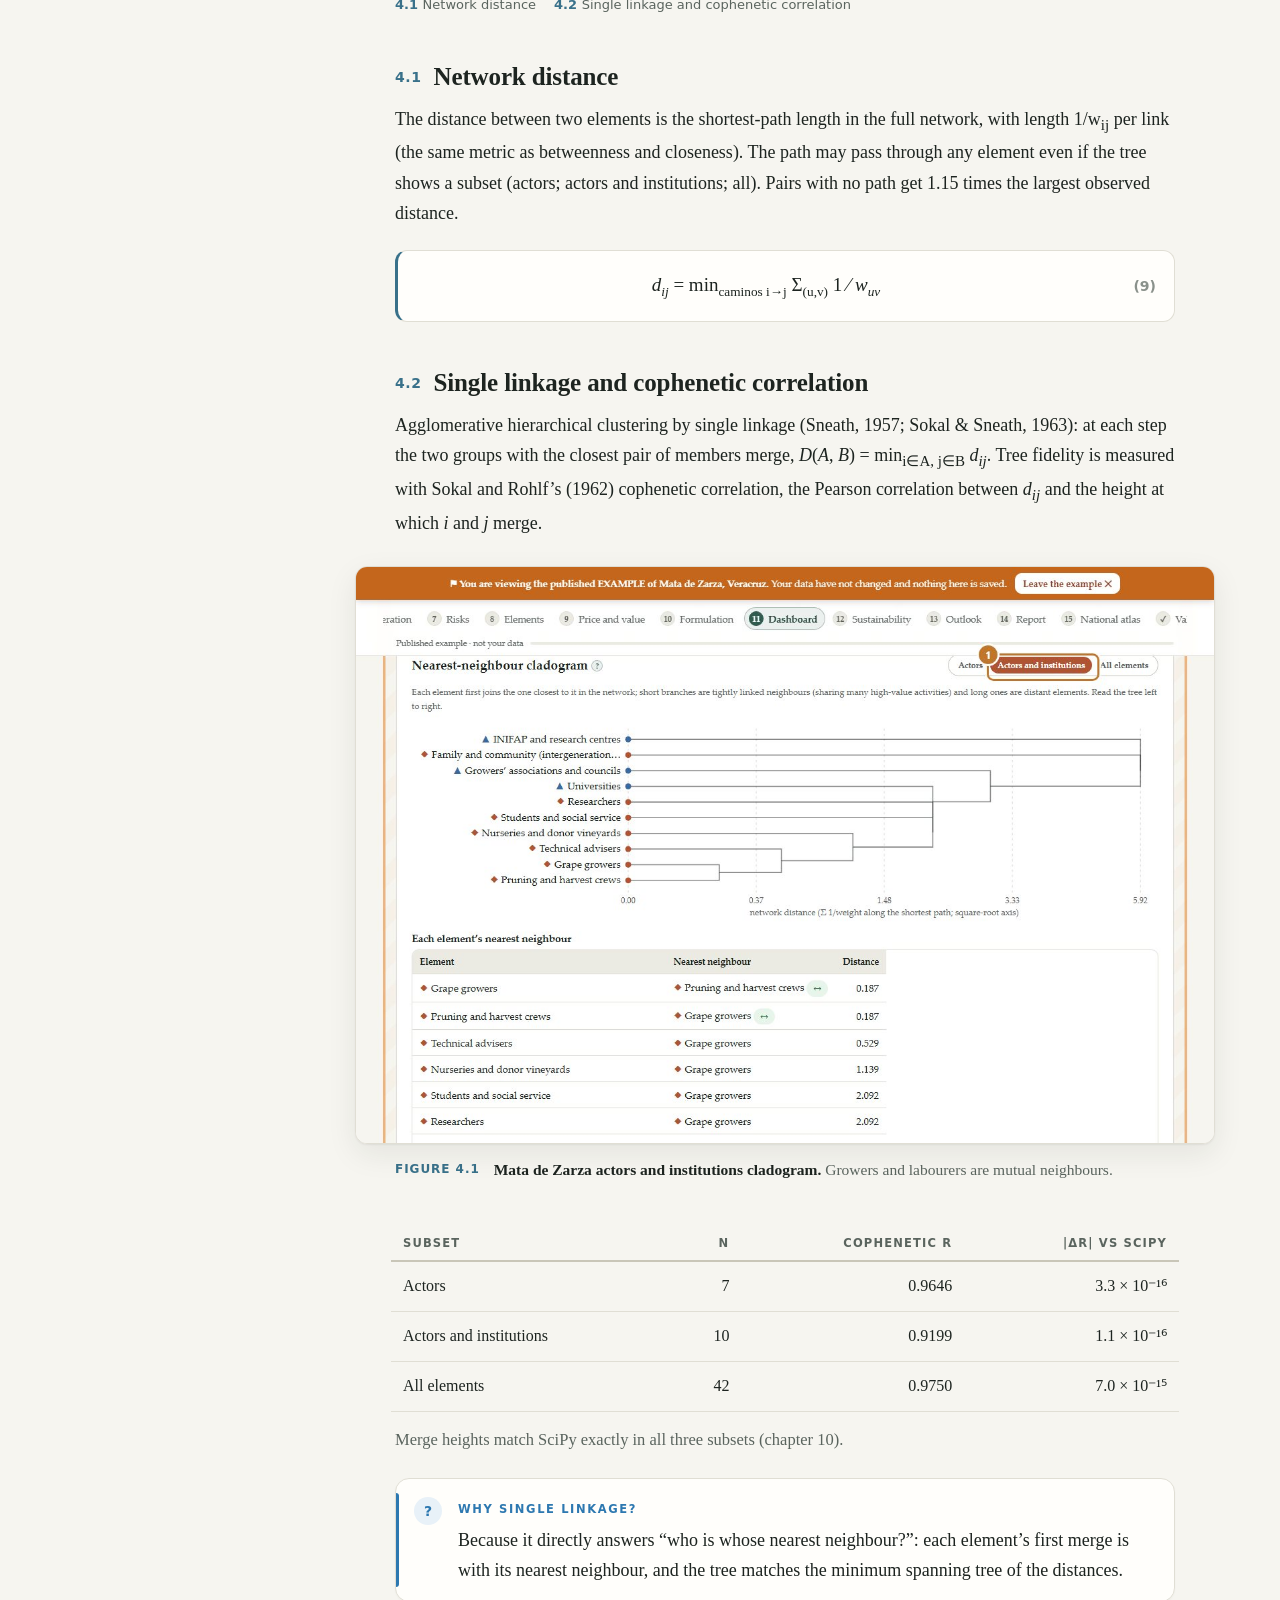
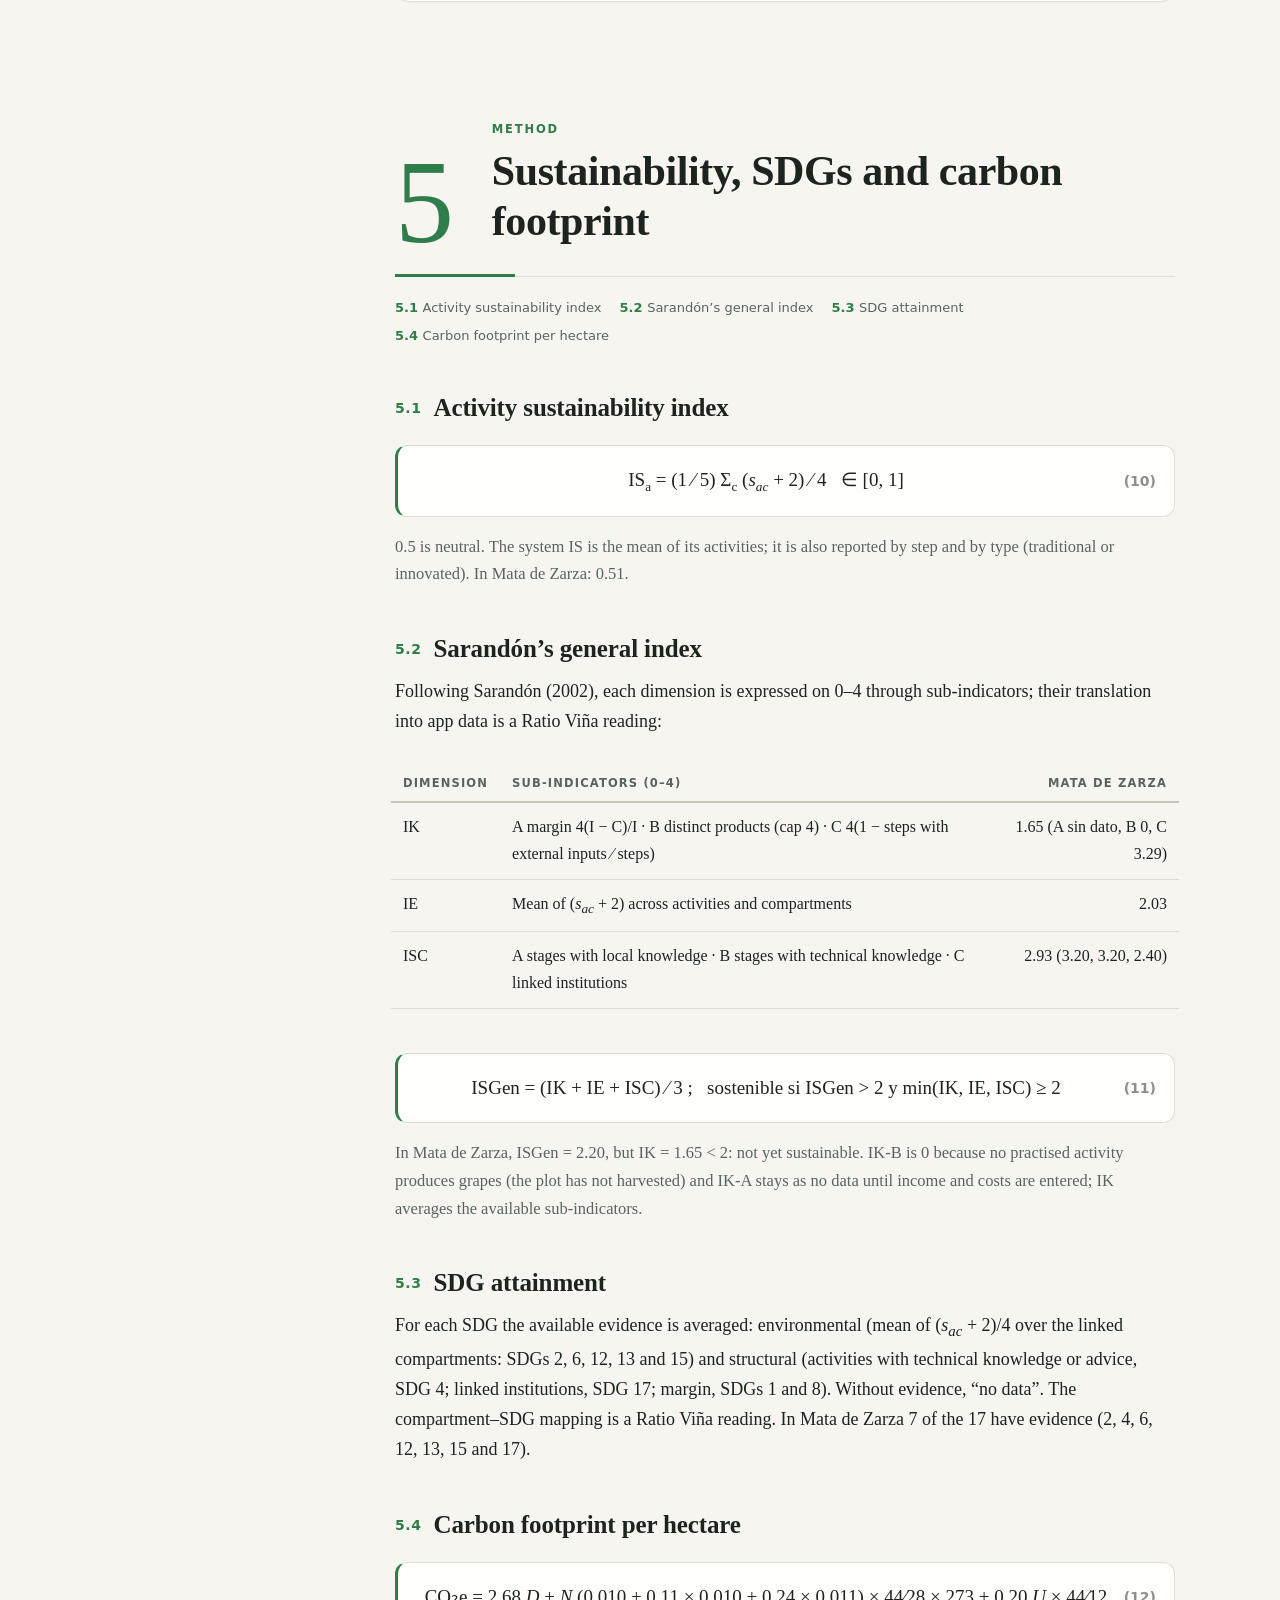
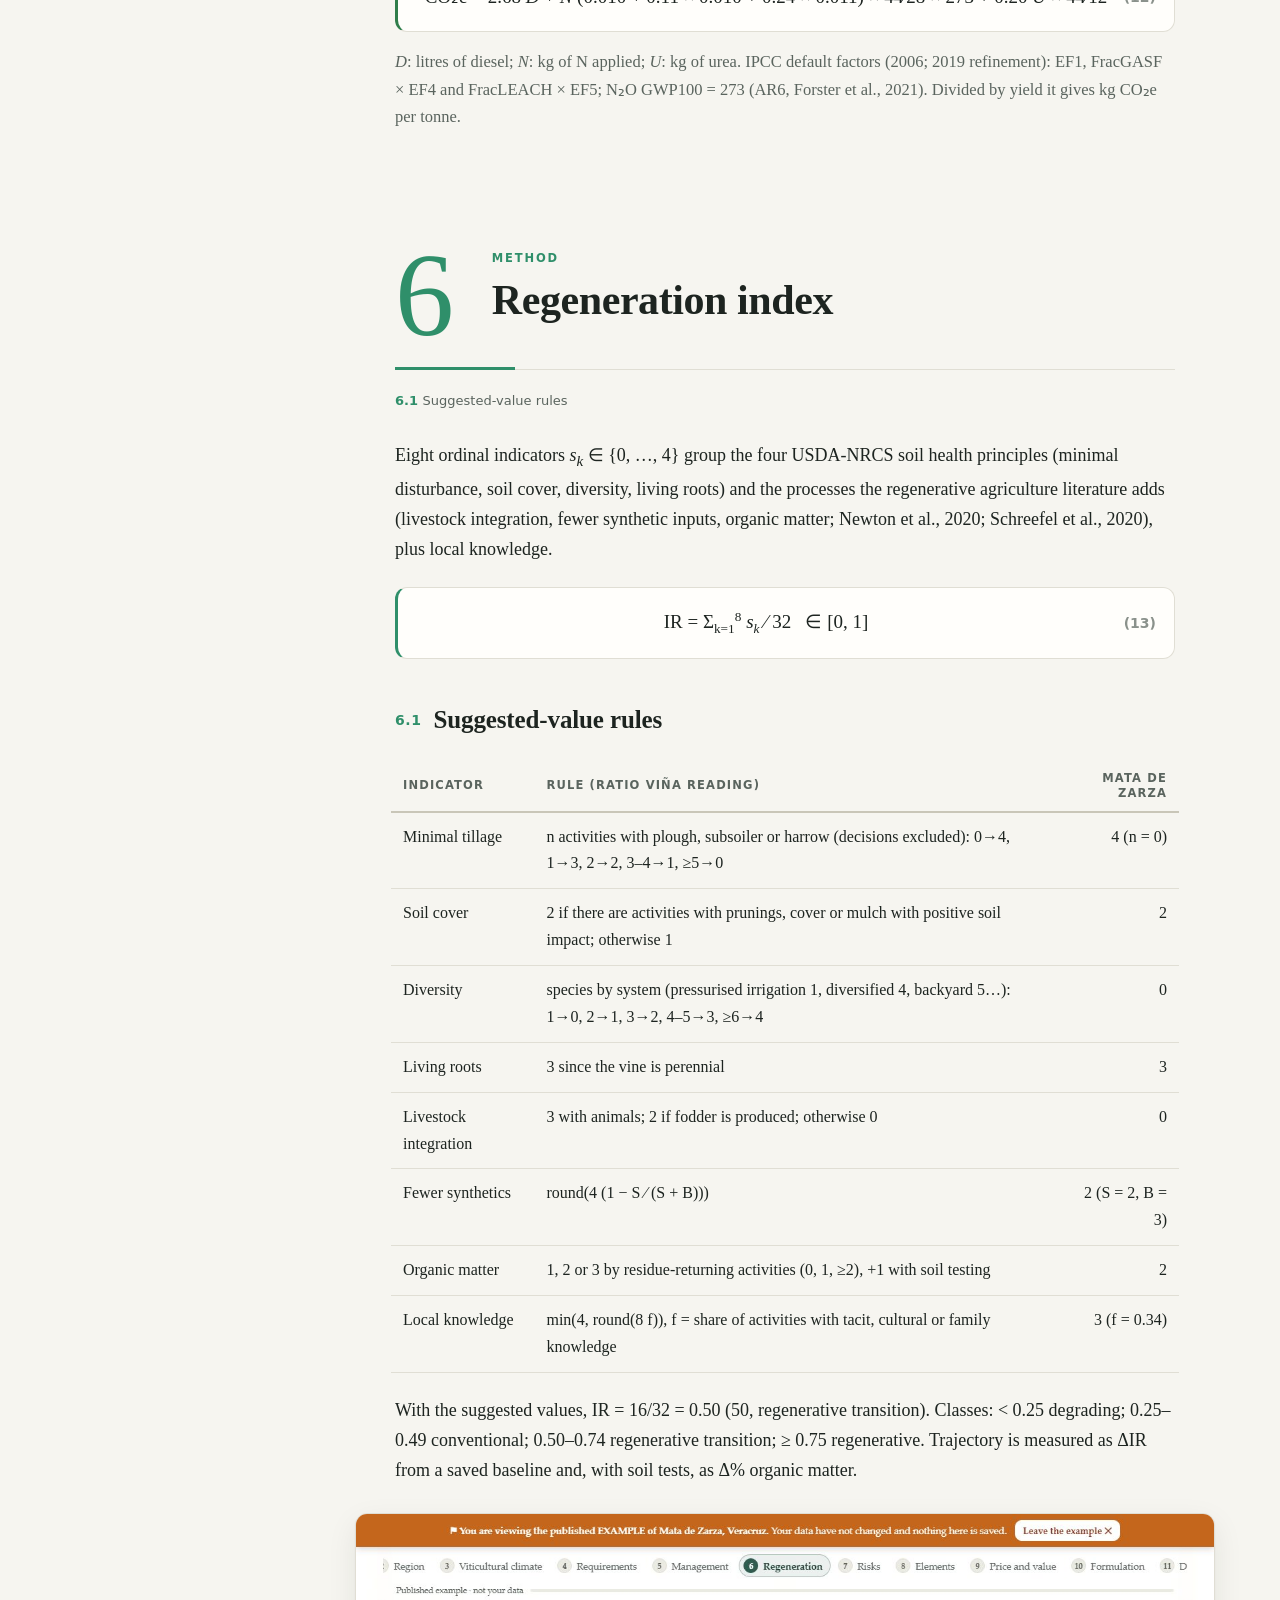
==== commit 8f8f1c4b: "Ratio Viña 0.3.0: modelo 3D del sistema e importancia de los nodos; instructivos actualizados Instru" ====
--- a/instructivo-cientifico.html
+++ b/instructivo-cientifico.html
@@ -454,15 +454,15 @@
   <div class="band"><i style="background:var(--b1)"></i><i style="background:var(--b2)"></i><i style="background:var(--b3)"></i><i style="background:var(--b4)"></i><i style="background:var(--b5)"></i><i style="background:var(--b6)"></i><i style="background:var(--b7)"></i><i style="background:var(--b8)"></i><i style="background:var(--b9)"></i><i style="background:var(--b10)"></i><i style="background:var(--b11)"></i><i style="background:var(--b12)"></i><i style="background:var(--b13)"></i><i style="background:var(--b14)"></i><i style="background:var(--b15)"></i></div>
   <div class="in">
     <div>
-      <div class="kick"><img src="logo.svg" alt="Ratio Viña"><div><div class="eyebrow" lang="es">Instructivo del Científico</div><div class="eyebrow" lang="en">Scientist Guide</div><div style="font-size:15px;color:var(--muted)">Ratio Viña 0.2.0 · Ratio Complexus</div></div></div>
+      <div class="kick"><img src="logo.svg" alt="Ratio Viña"><div><div class="eyebrow" lang="es">Instructivo del Científico</div><div class="eyebrow" lang="en">Scientist Guide</div><div style="font-size:15px;color:var(--muted)">Ratio Viña 0.3.0 · Ratio Complexus</div></div></div>
       <h1 lang="es">El viñedo como <em>sistema complejo adaptativo</em>: <span class="a">modelo, clima, ecuaciones y evidencia</span></h1>
       <h1 lang="en">The vineyard as a <em>complex adaptive system</em>: <span class="a">model, climate, equations and evidence</span></h1>
       <p class="sub" lang="es">Documentación técnica de Ratio Viña para investigación y docencia: el modelo de datos con la etapa de establecimiento, los índices de clima vitícola, la red ponderada y su estadística, el cladograma, la sostenibilidad, la regeneración, el riesgo, la prospectiva, la validación frente a NetworkX y SciPy con un viñedo real y cómo reproducir cada número.</p>
       <p class="sub" lang="en">Technical documentation of Ratio Viña for research and teaching: the data model with the establishment stage, the viticultural climate indices, the weighted network and its statistics, the cladogram, sustainability, regeneration, risk, the outlook, validation against NetworkX and SciPy with a real vineyard, and how to reproduce every number.</p>
       <div class="meta">
-        <div lang="es"><b>1.ª edición</b> · octubre de 2026 · describe Ratio Viña 0.2.0</div>
-        <div lang="en"><b>1st edition</b> · October 2026 · covers Ratio Viña 0.2.0</div>
-        <div>DOI <a href="https://doi.org/10.5281/zenodo.23488146">10.5281/zenodo.23488146</a> · <span lang="es">Texto CC BY 4.0 · app MIT</span><span lang="en">Text CC BY 4.0 · app MIT</span></div>
+        <div lang="es"><b>1.ª edición</b> · octubre de 2026 · describe Ratio Viña 0.3.0</div>
+        <div lang="en"><b>1st edition</b> · October 2026 · covers Ratio Viña 0.3.0</div>
+        <div>DOI <a href="https://doi.org/10.5281/zenodo.23642448">10.5281/zenodo.23642448</a> · <span lang="es">Texto CC BY 4.0 · app MIT</span><span lang="en">Text CC BY 4.0 · app MIT</span></div>
       </div>
       <div class="who">Héctor Tecumshé Mojica-Zárate · Oscar Díaz-José · Edgar Arturo Sánchez-Moreno · Sergio Alejo-Bello · Luis Ángel Barrera-Guzmán<br><span lang="es">Para el uso paso a paso, consulta el <a href="instructivo-productor.html">Instructivo del Productor</a>.</span><span lang="en">For step-by-step use, see the <a href="instructivo-productor.html">Producer Guide</a>.</span></div>
     </div>
@@ -597,6 +597,18 @@
   <div class="box farm"><span class="bi">◆</span><span class="bt" lang="es">Mata de Zarza</span><span class="bt" lang="en">Mata de Zarza</span>
     <p lang="es">Red completa: 42 nodos, 175 vínculos, densidad 0.203, Q = 0.056. Sin PM: 41 nodos, 136 vínculos, Q = 0.1940 con 4 comunidades (suelo, agua y nutrición; conocimiento e instituciones; cuidado de la planta joven y saber local; material vegetal), agrupamiento medio 0.6761 y camino medio 2.1329. La mayor intermediación sin PM corresponde al conocimiento técnico (452.5), el conocimiento tácito (210.5), el suelo (202) y los esquejes (160).</p>
     <p lang="en">Full network: 42 nodes, 175 links, density 0.203, Q = 0.056. Without PM: 41 nodes, 136 links, Q = 0.1940 with 4 communities (soil, water and nutrition; knowledge and institutions; young-vine care and local knowledge; planting material), mean clustering 0.6761 and mean path 2.1329. The highest betweenness without PM belongs to technical knowledge (452.5), tacit knowledge (210.5), soil (202) and cuttings (160).</p></div>
+  <h3 id="r-modelo3d" data-n="3.5"><span lang="es">Modelo 3D e importancia de los nodos</span><span lang="en">3D model and node importance</span></h3>
+  <p lang="es">El modelo 3D del bloque de Formulación coloca cada elemento en una capa según su categoría: entorno (perturbaciones), entradas (recursos naturales, insumos, equipo y recursos financieros), agentes (actores, conocimientos, instituciones y políticas) y salidas (productos); el manejo (5B) es un núcleo sin nodos. Dentro de cada capa, cada categoría ocupa un sector angular proporcional a su número de elementos. Las posiciones solo sirven para dibujar: los vínculos y sus pesos son los de la red (sección 3.1), y la perspectiva se calcula en la app, sin bibliotecas. La asignación de categorías a capas es una lectura de Ratio Viña.</p>
+  <p lang="en">The 3D model in the Formulation block places each element on a layer according to its category: environment (disturbances), inputs (natural resources, inputs, equipment and financial resources), agents (actors, knowledge, institutions and policies) and outputs (products); management (5B) is a core without nodes. Within each layer, each category takes an angular sector proportional to its number of elements. Positions are for drawing only: links and their weights are those of the network (section 3.1), and the perspective is computed in the app, without libraries. The mapping of categories to layers is a Ratio Viña reading.</p>
+  <p lang="es">La importancia de un nodo se expresa de 0 a 100 respecto del máximo de la red, con la medida que elija el usuario:</p>
+  <p lang="en">A node’s importance is expressed from 0 to 100 relative to the network maximum, with the measure the user chooses:</p>
+  <div class="eq"><span><i>I<sub>i</sub></i> = 100 · <i>m<sub>i</sub></i> ⁄ max<sub><i>j</i></sub> <i>m<sub>j</sub></i> ,  <i>m</i> ∈ { <i>s</i>, <i>b</i>, <i>x</i>, <i>v</i> }</span></div>
+  <p lang="es">donde <i>s</i> es el grado ponderado, <i>b</i> la intermediación, <i>x</i> el vector propio (sección 3.2) y <i>v</i> el valor del elemento. La escala es relativa a cada red: sirve para comparar elementos dentro de un sistema, no entre sistemas. Por omisión se oculta el nodo omnipresente (PM), que con el grado ponderado concentra la escala: en Mata de Zarza, los viticultores valen 100 y el siguiente elemento, 31.</p>
+  <p lang="en">where <i>s</i> is weighted degree, <i>b</i> betweenness, <i>x</i> the eigenvector (section 3.2) and <i>v</i> the element value. The scale is relative to each network: it compares elements within a system, not across systems. By default the omnipresent node (PM) is hidden, because with weighted degree it dominates the scale: in Mata de Zarza, growers score 100 and the next element 31.</p>
+  <figure data-fig="modelo3d"><figcaption><span class="fn"></span><span lang="es"><b>Modelo 3D del sistema</b> en Mata de Zarza, sin PM; el número de cada nodo es su importancia por grado ponderado.</span><span lang="en"><b>3D system model</b> in Mata de Zarza, without PM; each node’s number is its weighted-degree importance.</span></figcaption></figure>
+  <div class="box farm"><span class="bi">◆</span><span class="bt" lang="es">Mata de Zarza</span><span class="bt" lang="en">Mata de Zarza</span>
+    <p lang="es">Sin PM, por grado ponderado: conocimiento técnico (100), esquejes o plantas de vid (78), conocimiento tácito (77), suelo (59) y jornaleros y cuadrillas de poda y cosecha (58). Por intermediación: conocimiento técnico (100), conocimiento tácito (47), suelo (45) y esquejes o plantas de vid (35).</p>
+    <p lang="en">Without PM, by weighted degree: technical knowledge (100), cuttings or vines (78), tacit knowledge (77), soil (59) and pruning and harvest crews (58). By betweenness: technical knowledge (100), tacit knowledge (47), soil (45) and cuttings or vines (35).</p></div>
 </section>
 
 <!-- ============================ 4 · CLADOGRAMA ============================ -->
@@ -855,8 +867,8 @@
   <div class="chap-head"><span class="big">12</span>
     <div class="eyebrow" lang="es">Evidencia y uso</div><div class="eyebrow" lang="en">Evidence and use</div>
     <h2 lang="es">Ejemplo resuelto: Mata de Zarza a mano</h2><h2 lang="en">Worked example: Mata de Zarza by hand</h2>
-    <p lang="es">Cada número de este capítulo puede rehacerse con calculadora y coincide con lo que muestra la app 0.2.0.</p>
-    <p lang="en">Every number in this chapter can be redone with a calculator and matches what app 0.2.0 shows.</p>
+    <p lang="es">Cada número de este capítulo puede rehacerse con calculadora y coincide con lo que muestra la app 0.3.0.</p>
+    <p lang="en">Every number in this chapter can be redone with a calculator and matches what app 0.3.0 shows.</p>
     <span class="rule"></span></div>
   <nav class="inchap"></nav>
   <h3 id="w-winkler" data-n="12.1"><span lang="es">Grados día de Winkler</span><span lang="en">Winkler degree-days</span></h3>
@@ -966,21 +978,21 @@
   </ol>
   <h3 id="b-citar-guia"><span lang="es">Cómo citar este instructivo</span><span lang="en">How to cite this guide</span></h3>
   <p class="where" lang="es">APA, 7.ª ed.</p><p class="where" lang="en">APA 7th ed.</p>
-  <p lang="es">Mojica-Zárate, H. T., Díaz-José, O., Sánchez-Moreno, E. A., Alejo-Bello, S., y Barrera-Guzmán, L. Á. (2026). <i>Ratio Viña: Instructivo del Científico</i> (1.ª ed.). Zenodo. https://doi.org/10.5281/zenodo.23488146</p><p lang="en">Mojica-Zárate, H. T., Díaz-José, O., Sánchez-Moreno, E. A., Alejo-Bello, S., &amp; Barrera-Guzmán, L. Á. (2026). <i>Ratio Viña: Scientist Guide</i> (1st ed.). Zenodo. https://doi.org/10.5281/zenodo.23488146</p>
+  <p lang="es">Mojica-Zárate, H. T., Díaz-José, O., Sánchez-Moreno, E. A., Alejo-Bello, S., y Barrera-Guzmán, L. Á. (2026). <i>Ratio Viña: Instructivo del Científico</i> (1.ª ed., actualizada). Zenodo. https://doi.org/10.5281/zenodo.23642448</p><p lang="en">Mojica-Zárate, H. T., Díaz-José, O., Sánchez-Moreno, E. A., Alejo-Bello, S., &amp; Barrera-Guzmán, L. Á. (2026). <i>Ratio Viña: Scientist Guide</i> (1st ed., updated). Zenodo. https://doi.org/10.5281/zenodo.23642448</p>
   <h3 id="b-citar"><span lang="es">Cómo citar el software</span><span lang="en">How to cite the software</span></h3>
-  <p lang="es">Mojica-Zárate, H. T., Díaz-José, O., Sánchez-Moreno, E. A., Alejo-Bello, S., y Barrera-Guzmán, L. Á. (2026). <i>Ratio Viña: el conocimiento local de la vid en México como sistema complejo adaptativo, con índices de regeneración y riesgo</i> (Versión 0.2.0) [Software]. Zenodo. https://doi.org/10.5281/zenodo.23439305</p>
-  <p lang="en">Mojica-Zárate, H. T., Díaz-José, O., Sánchez-Moreno, E. A., Alejo-Bello, S., &amp; Barrera-Guzmán, L. Á. (2026). <i>Ratio Viña: local grapevine knowledge in Mexico as a complex adaptive system, with regeneration and risk indices</i> (Version 0.2.0) [Software]. Zenodo. https://doi.org/10.5281/zenodo.23439305</p>
+  <p lang="es">Mojica-Zárate, H. T., Díaz-José, O., Sánchez-Moreno, E. A., Alejo-Bello, S., y Barrera-Guzmán, L. Á. (2026). <i>Ratio Viña: el conocimiento local de la vid en México como sistema complejo adaptativo, con índices de regeneración y riesgo</i> (Versión 0.3.0) [Software]. Zenodo. https://doi.org/10.5281/zenodo.23439305</p>
+  <p lang="en">Mojica-Zárate, H. T., Díaz-José, O., Sánchez-Moreno, E. A., Alejo-Bello, S., &amp; Barrera-Guzmán, L. Á. (2026). <i>Ratio Viña: local grapevine knowledge in Mexico as a complex adaptive system, with regeneration and risk indices</i> (Version 0.3.0) [Software]. Zenodo. https://doi.org/10.5281/zenodo.23439305</p>
   <div class="qrbox"><svg xmlns="http://www.w3.org/2000/svg" viewBox="0 0 41 41" shape-rendering="crispEdges"><rect width="41" height="41" fill="#fff"/><path d="M4 4h7v1h-7zM14 4h1v1h-1zM17 4h1v1h-1zM20 4h8v1h-8zM30 4h7v1h-7zM4 5h1v1h-1zM10 5h1v1h-1zM15 5h5v1h-5zM21 5h1v1h-1zM25 5h1v1h-1zM30 5h1v1h-1zM36 5h1v1h-1zM4 6h1v1h-1zM6 6h3v1h-3zM10 6h1v1h-1zM12 6h2v1h-2zM15 6h3v1h-3zM19 6h4v1h-4zM25 6h3v1h-3zM30 6h1v1h-1zM32 6h3v1h-3zM36 6h1v1h-1zM4 7h1v1h-1zM6 7h3v1h-3zM10 7h1v1h-1zM12 7h1v1h-1zM15 7h1v1h-1zM18 7h3v1h-3zM23 7h2v1h-2zM27 7h2v1h-2zM30 7h1v1h-1zM32 7h3v1h-3zM36 7h1v1h-1zM4 8h1v1h-1zM6 8h3v1h-3zM10 8h1v1h-1zM12 8h4v1h-4zM17 8h1v1h-1zM19 8h1v1h-1zM22 8h1v1h-1zM25 8h1v1h-1zM27 8h1v1h-1zM30 8h1v1h-1zM32 8h3v1h-3zM36 8h1v1h-1zM4 9h1v1h-1zM10 9h1v1h-1zM12 9h2v1h-2zM15 9h1v1h-1zM19 9h2v1h-2zM24 9h1v1h-1zM28 9h1v1h-1zM30 9h1v1h-1zM36 9h1v1h-1zM4 10h7v1h-7zM12 10h1v1h-1zM14 10h1v1h-1zM16 10h1v1h-1zM18 10h1v1h-1zM20 10h1v1h-1zM22 10h1v1h-1zM24 10h1v1h-1zM26 10h1v1h-1zM28 10h1v1h-1zM30 10h7v1h-7zM12 11h2v1h-2zM15 11h2v1h-2zM19 11h1v1h-1zM25 11h1v1h-1zM27 11h1v1h-1zM4 12h1v1h-1zM6 12h5v1h-5zM13 12h1v1h-1zM17 12h6v1h-6zM26 12h3v1h-3zM30 12h5v1h-5zM4 13h3v1h-3zM11 13h1v1h-1zM13 13h1v1h-1zM16 13h1v1h-1zM18 13h1v1h-1zM20 13h1v1h-1zM22 13h3v1h-3zM26 13h2v1h-2zM30 13h2v1h-2zM33 13h2v1h-2zM36 13h1v1h-1zM4 14h1v1h-1zM6 14h1v1h-1zM8 14h3v1h-3zM12 14h1v1h-1zM14 14h1v1h-1zM19 14h2v1h-2zM22 14h1v1h-1zM24 14h1v1h-1zM26 14h1v1h-1zM28 14h2v1h-2zM32 14h1v1h-1zM34 14h2v1h-2zM4 15h2v1h-2zM11 15h2v1h-2zM14 15h2v1h-2zM18 15h2v1h-2zM23 15h1v1h-1zM25 15h2v1h-2zM32 15h3v1h-3zM36 15h1v1h-1zM4 16h4v1h-4zM9 16h2v1h-2zM16 16h1v1h-1zM22 16h1v1h-1zM25 16h1v1h-1zM28 16h2v1h-2zM32 16h2v1h-2zM35 16h2v1h-2zM5 17h4v1h-4zM13 17h3v1h-3zM17 17h5v1h-5zM24 17h2v1h-2zM27 17h1v1h-1zM30 17h1v1h-1zM35 17h2v1h-2zM4 18h5v1h-5zM10 18h1v1h-1zM12 18h1v1h-1zM14 18h2v1h-2zM17 18h1v1h-1zM23 18h1v1h-1zM25 18h2v1h-2zM29 18h2v1h-2zM33 18h3v1h-3zM5 19h5v1h-5zM13 19h4v1h-4zM20 19h1v1h-1zM23 19h3v1h-3zM28 19h4v1h-4zM33 19h2v1h-2zM4 20h1v1h-1zM6 20h1v1h-1zM8 20h1v1h-1zM10 20h1v1h-1zM12 20h1v1h-1zM14 20h1v1h-1zM16 20h3v1h-3zM21 20h1v1h-1zM23 20h2v1h-2zM26 20h2v1h-2zM29 20h1v1h-1zM31 20h2v1h-2zM36 20h1v1h-1zM4 21h1v1h-1zM6 21h1v1h-1zM11 21h3v1h-3zM16 21h1v1h-1zM18 21h1v1h-1zM20 21h5v1h-5zM27 21h1v1h-1zM30 21h2v1h-2zM33 21h2v1h-2zM36 21h1v1h-1zM4 22h1v1h-1zM6 22h2v1h-2zM10 22h3v1h-3zM15 22h7v1h-7zM24 22h1v1h-1zM26 22h1v1h-1zM30 22h3v1h-3zM34 22h1v1h-1zM6 23h1v1h-1zM8 23h2v1h-2zM11 23h1v1h-1zM14 23h1v1h-1zM17 23h1v1h-1zM20 23h3v1h-3zM24 23h1v1h-1zM27 23h3v1h-3zM31 23h4v1h-4zM36 23h1v1h-1zM4 24h1v1h-1zM6 24h3v1h-3zM10 24h1v1h-1zM12 24h1v1h-1zM15 24h1v1h-1zM18 24h3v1h-3zM23 24h4v1h-4zM28 24h2v1h-2zM31 24h3v1h-3zM4 25h2v1h-2zM11 25h1v1h-1zM13 25h1v1h-1zM17 25h1v1h-1zM19 25h1v1h-1zM22 25h1v1h-1zM25 25h1v1h-1zM27 25h1v1h-1zM30 25h1v1h-1zM33 25h1v1h-1zM36 25h1v1h-1zM4 26h1v1h-1zM6 26h3v1h-3zM10 26h2v1h-2zM13 26h1v1h-1zM15 26h1v1h-1zM17 26h1v1h-1zM19 26h2v1h-2zM22 26h1v1h-1zM24 26h3v1h-3zM28 26h1v1h-1zM30 26h4v1h-4zM35 26h1v1h-1zM4 27h1v1h-1zM6 27h3v1h-3zM12 27h1v1h-1zM15 27h2v1h-2zM19 27h1v1h-1zM25 27h3v1h-3zM31 27h1v1h-1zM34 27h1v1h-1zM36 27h1v1h-1zM4 28h1v1h-1zM6 28h2v1h-2zM9 28h2v1h-2zM13 28h2v1h-2zM16 28h2v1h-2zM19 28h1v1h-1zM21 28h1v1h-1zM26 28h1v1h-1zM28 28h5v1h-5zM35 28h2v1h-2zM12 29h4v1h-4zM18 29h1v1h-1zM20 29h1v1h-1zM22 29h4v1h-4zM28 29h1v1h-1zM32 29h1v1h-1zM34 29h1v1h-1zM36 29h1v1h-1zM4 30h7v1h-7zM13 30h1v1h-1zM15 30h1v1h-1zM19 30h1v1h-1zM22 30h1v1h-1zM24 30h2v1h-2zM27 30h2v1h-2zM30 30h1v1h-1zM32 30h1v1h-1zM34 30h2v1h-2zM4 31h1v1h-1zM10 31h1v1h-1zM12 31h1v1h-1zM16 31h1v1h-1zM18 31h1v1h-1zM20 31h1v1h-1zM24 31h5v1h-5zM32 31h4v1h-4zM4 32h1v1h-1zM6 32h3v1h-3zM10 32h1v1h-1zM12 32h3v1h-3zM18 32h1v1h-1zM22 32h1v1h-1zM25 32h1v1h-1zM28 32h6v1h-6zM35 32h1v1h-1zM4 33h1v1h-1zM6 33h3v1h-3zM10 33h1v1h-1zM12 33h1v1h-1zM14 33h2v1h-2zM17 33h1v1h-1zM19 33h3v1h-3zM24 33h6v1h-6zM32 33h2v1h-2zM36 33h1v1h-1zM4 34h1v1h-1zM6 34h3v1h-3zM10 34h1v1h-1zM12 34h2v1h-2zM18 34h1v1h-1zM22 34h2v1h-2zM27 34h2v1h-2zM30 34h2v1h-2zM33 34h1v1h-1zM4 35h1v1h-1zM10 35h1v1h-1zM13 35h3v1h-3zM20 35h1v1h-1zM23 35h8v1h-8zM32 35h3v1h-3zM4 36h7v1h-7zM12 36h1v1h-1zM14 36h1v1h-1zM16 36h1v1h-1zM21 36h4v1h-4zM26 36h6v1h-6zM33 36h3v1h-3z" fill="#1d2420"/></svg><p lang="es">Aplicación: <b>hectortecumshe-ai.github.io/RatioVina</b><br>Código: github.com/hectortecumshe-ai/RatioVina</p><p lang="en">App: <b>hectortecumshe-ai.github.io/RatioVina</b><br>Code: github.com/hectortecumshe-ai/RatioVina</p></div>
   <div class="legal">
-  <p lang="es"><b>Ratio Viña · Instructivo del Científico</b> · 1.ª edición, octubre de 2026 · describe Ratio Viña 0.2.0.</p>
-  <p lang="en"><b>Ratio Viña · Scientist Guide</b> · 1st edition, October 2026 · covers Ratio Viña 0.2.0.</p>
+  <p lang="es"><b>Ratio Viña · Instructivo del Científico</b> · 1.ª edición, actualizada, octubre de 2026 · describe Ratio Viña 0.3.0.</p>
+  <p lang="en"><b>Ratio Viña · Scientist Guide</b> · 1st edition, updated, October 2026 · covers Ratio Viña 0.3.0.</p>
   <p>Héctor Tecumshé Mojica-Zárate · Oscar Díaz-José · Edgar Arturo Sánchez-Moreno · Sergio Alejo-Bello · Luis Ángel Barrera-Guzmán</p>
   <p lang="es">ORCID del autor de correspondencia (Héctor Tecumshé Mojica-Zárate): 0000-0002-9067-3983.</p>
   <p lang="en">Corresponding author ORCID (Héctor Tecumshé Mojica-Zárate): 0000-0002-9067-3983.</p>
   <p><span class="isbn" lang="es">ISBN: en trámite ante el INDAUTOR</span><span class="isbn" lang="en">ISBN: application in progress (INDAUTOR, Mexico)</span><br>
-     <span lang="es">DOI de este instructivo: <a href="https://doi.org/10.5281/zenodo.23488146">10.5281/zenodo.23488146</a> · DOI de la aplicación: <a href="https://doi.org/10.5281/zenodo.23439305">10.5281/zenodo.23439305</a></span><span lang="en">DOI of this guide: <a href="https://doi.org/10.5281/zenodo.23488146">10.5281/zenodo.23488146</a> · DOI of the app: <a href="https://doi.org/10.5281/zenodo.23439305">10.5281/zenodo.23439305</a></span></p>
-  <p lang="es">Texto y figuras bajo licencia Creative Commons Atribución 4.0 Internacional (CC BY 4.0); la aplicación, bajo licencia MIT. Puedes copiar, adaptar y compartir este instructivo citando a sus autores. Las capturas de pantalla son de la aplicación Ratio Viña 0.2.0. Composición tipográfica en Palatino Linotype.</p>
-  <p lang="en">Text and figures under the Creative Commons Attribution 4.0 International licence (CC BY 4.0); the app under the MIT licence. You may copy, adapt and share this guide crediting its authors. Screenshots are from the Ratio Viña 0.2.0 app. Typeset in Palatino Linotype.</p>
+     <span lang="es">DOI de este instructivo: <a href="https://doi.org/10.5281/zenodo.23642448">10.5281/zenodo.23642448</a> · DOI de la aplicación: <a href="https://doi.org/10.5281/zenodo.23439305">10.5281/zenodo.23439305</a></span><span lang="en">DOI of this guide: <a href="https://doi.org/10.5281/zenodo.23642448">10.5281/zenodo.23642448</a> · DOI of the app: <a href="https://doi.org/10.5281/zenodo.23439305">10.5281/zenodo.23439305</a></span></p>
+  <p lang="es">Texto y figuras bajo licencia Creative Commons Atribución 4.0 Internacional (CC BY 4.0); la aplicación, bajo licencia MIT. Puedes copiar, adaptar y compartir este instructivo citando a sus autores. Las capturas de pantalla son de la aplicación Ratio Viña 0.3.0. Composición tipográfica en Palatino Linotype.</p>
+  <p lang="en">Text and figures under the Creative Commons Attribution 4.0 International licence (CC BY 4.0); the app under the MIT licence. You may copy, adapt and share this guide crediting its authors. Screenshots are from the Ratio Viña 0.3.0 app. Typeset in Palatino Linotype.</p>
 </div>
 </section>
 
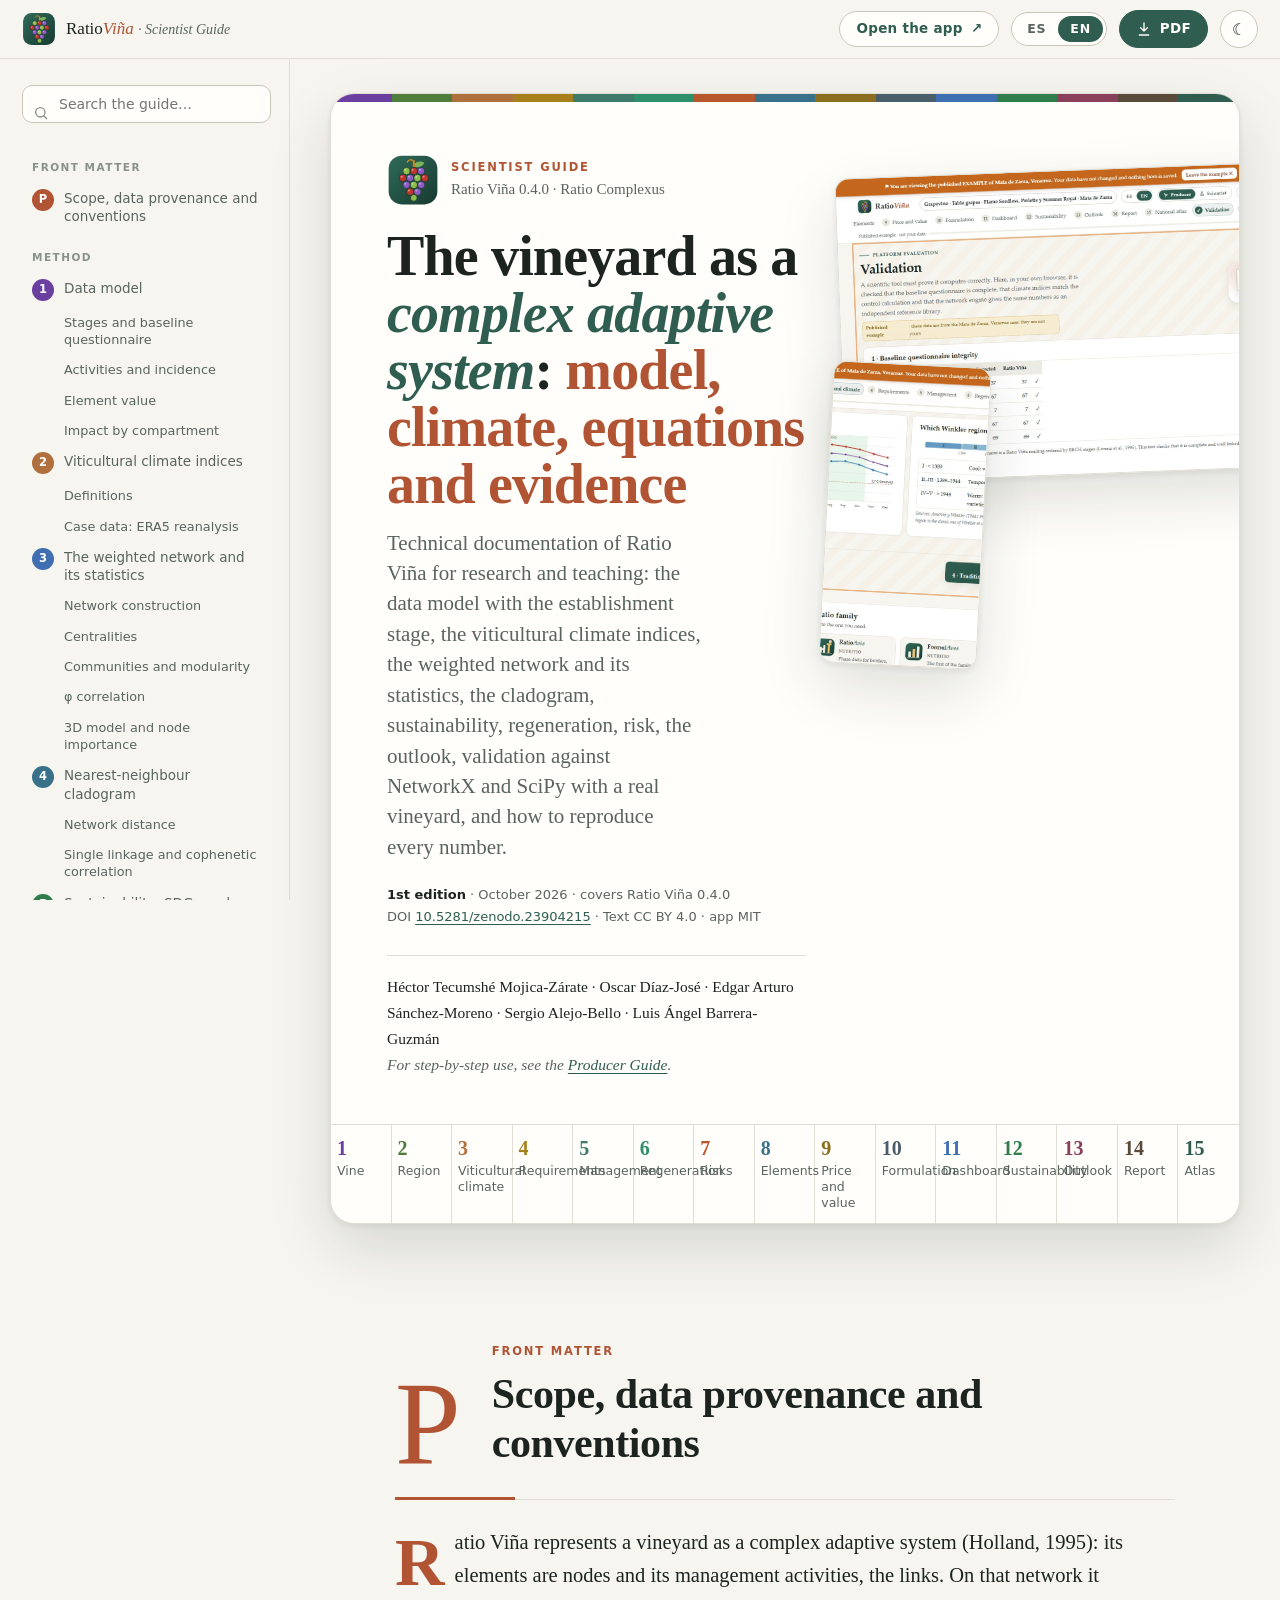
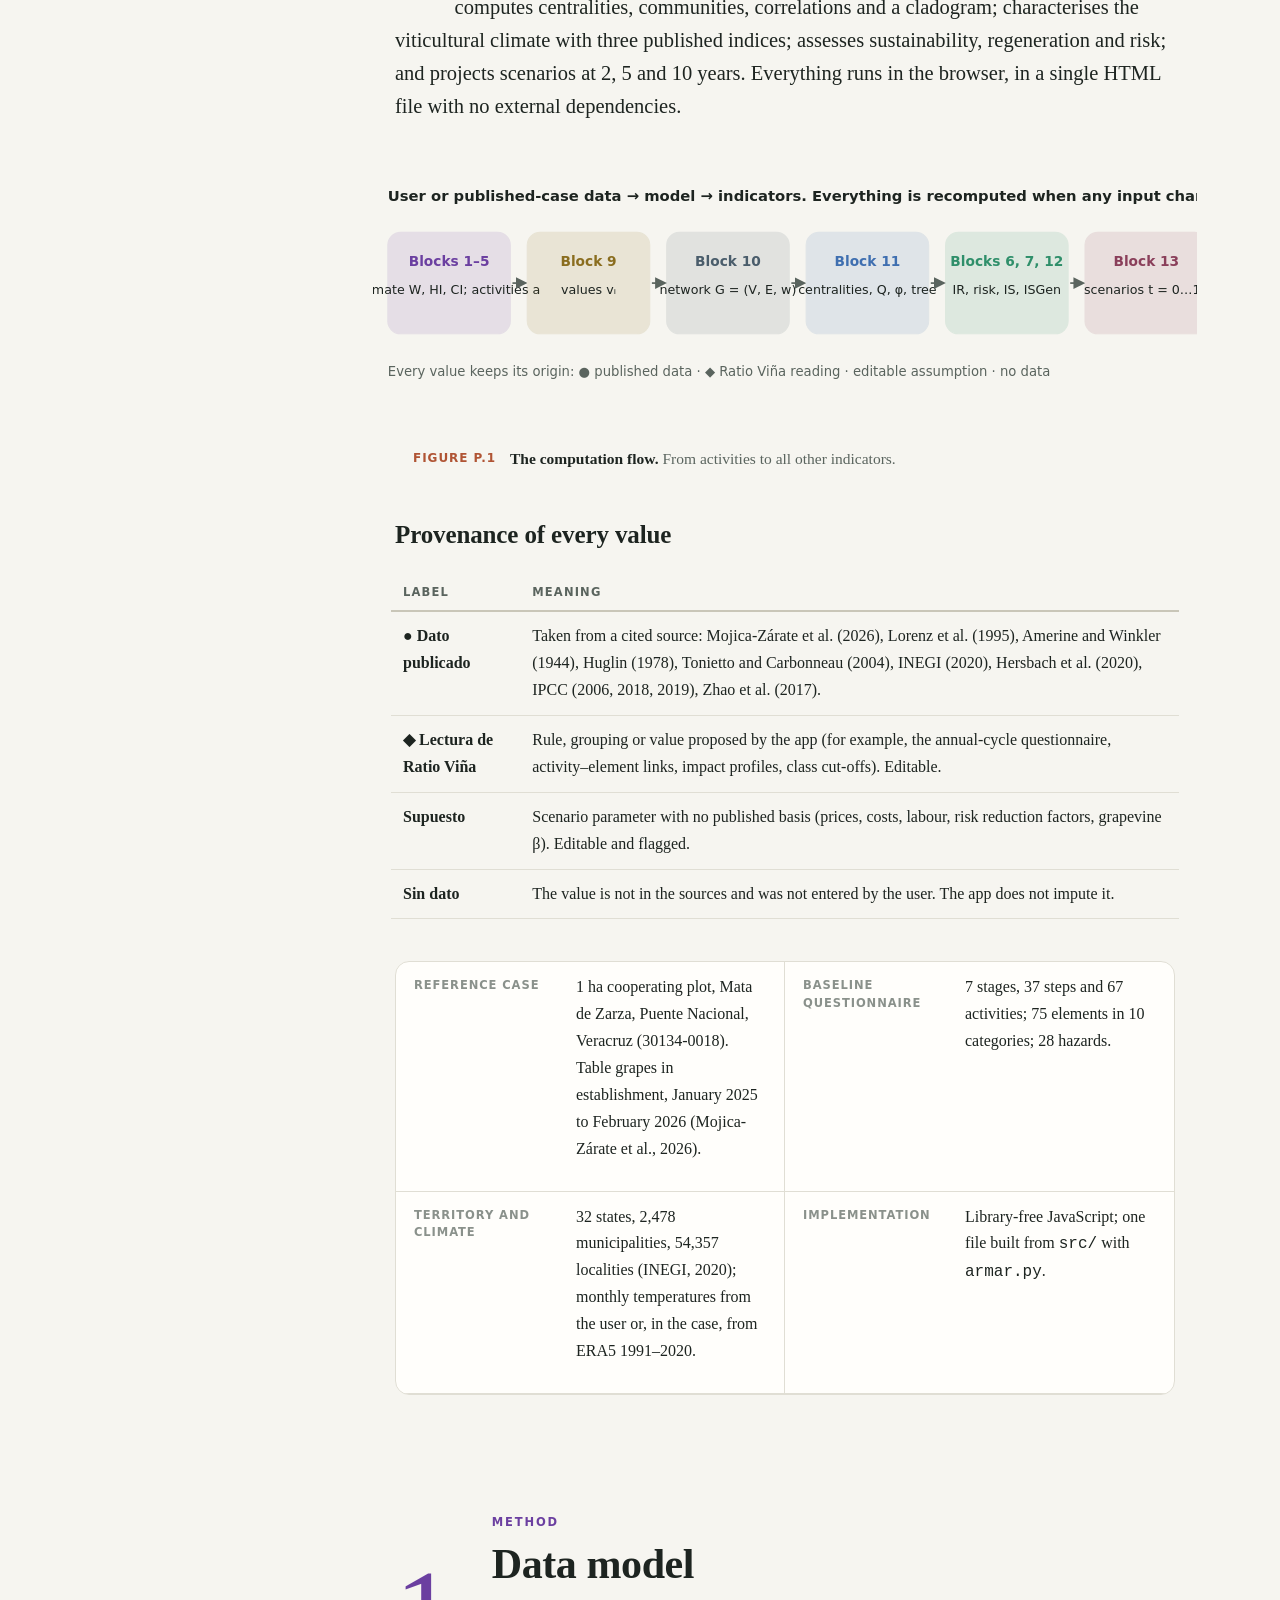
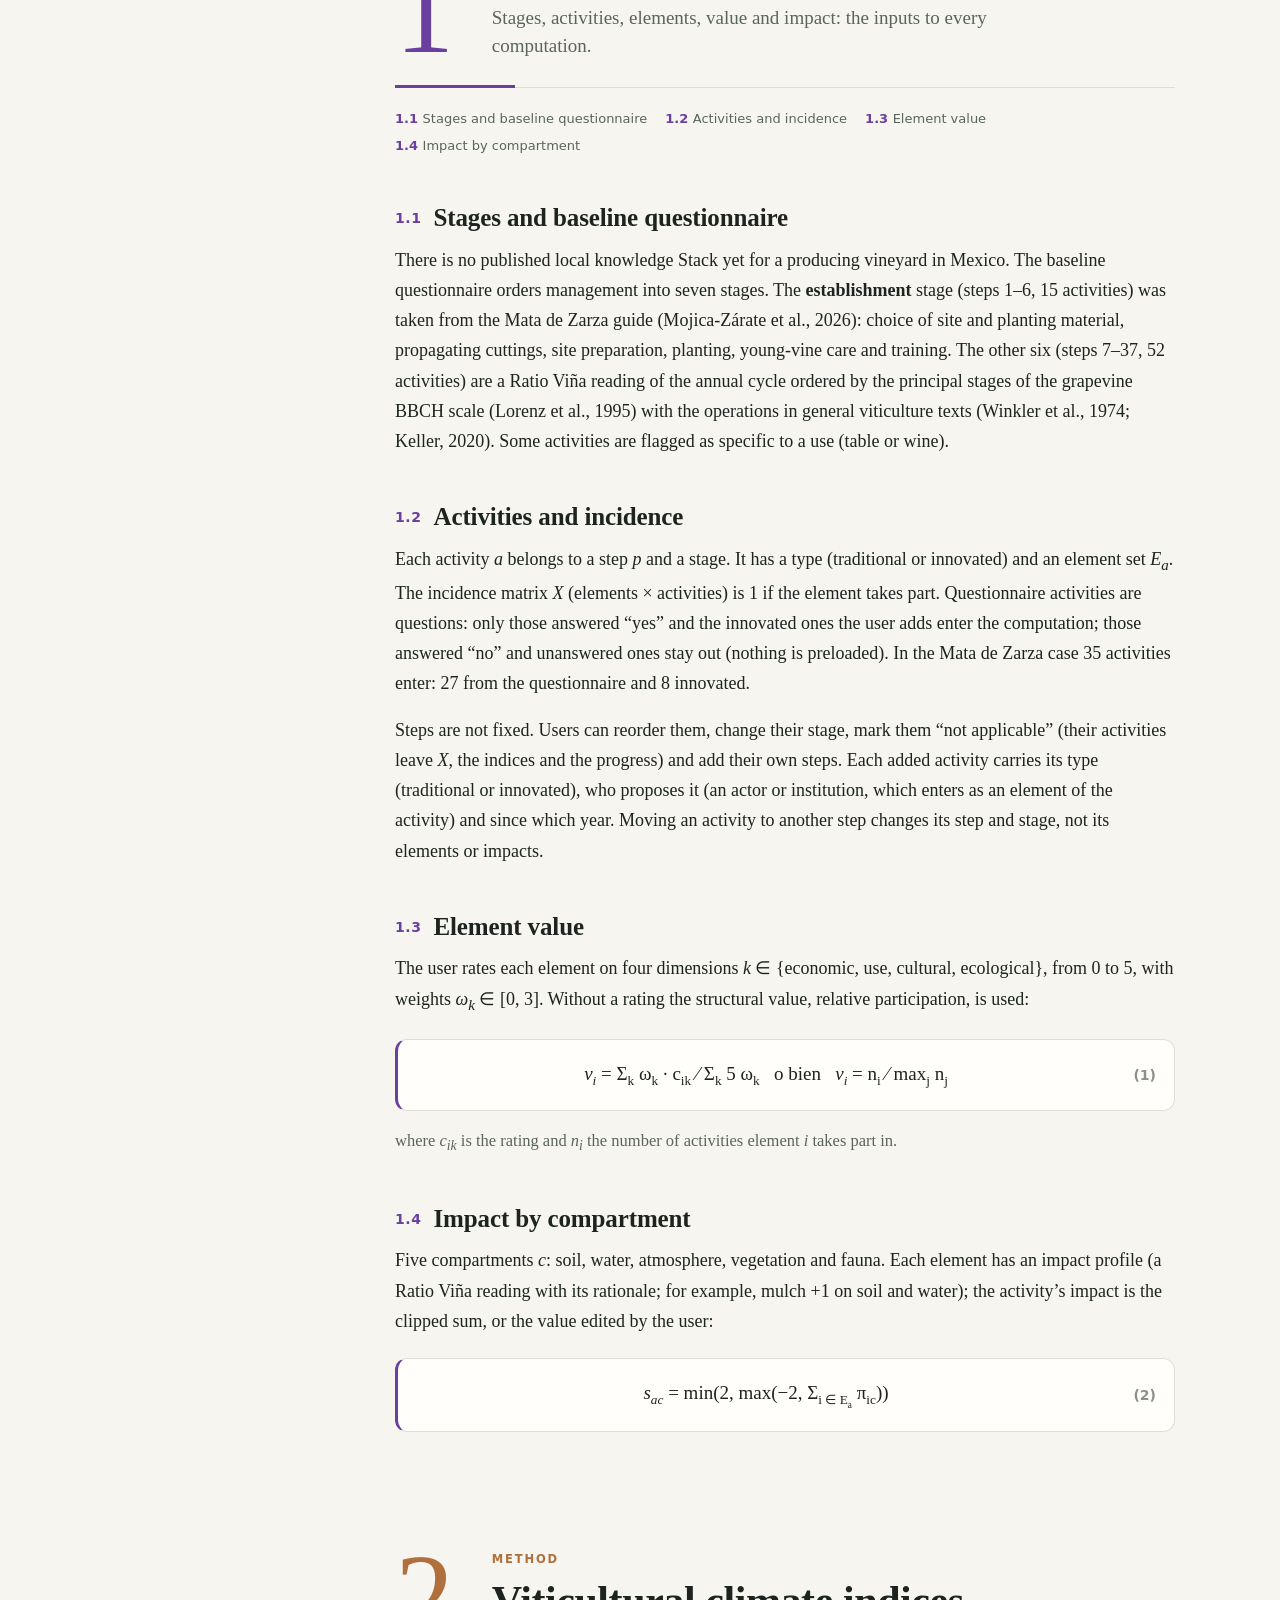
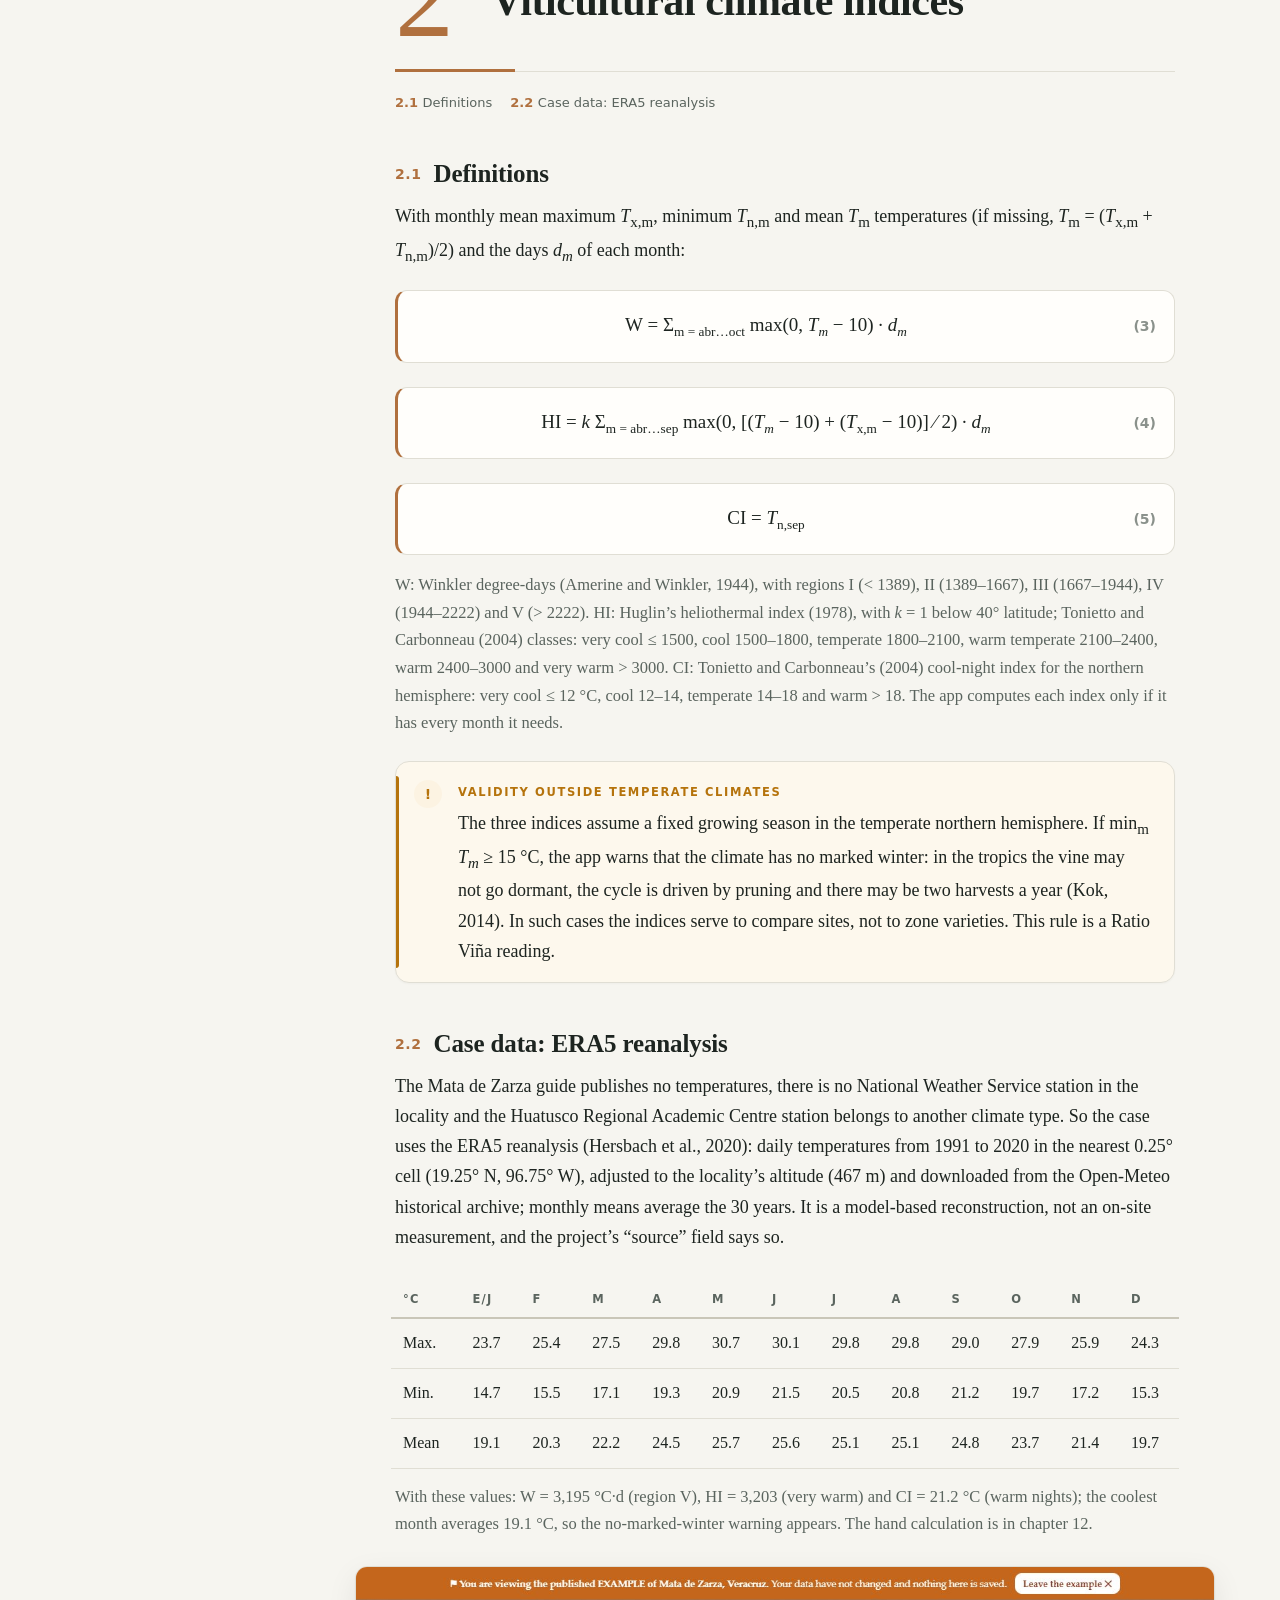
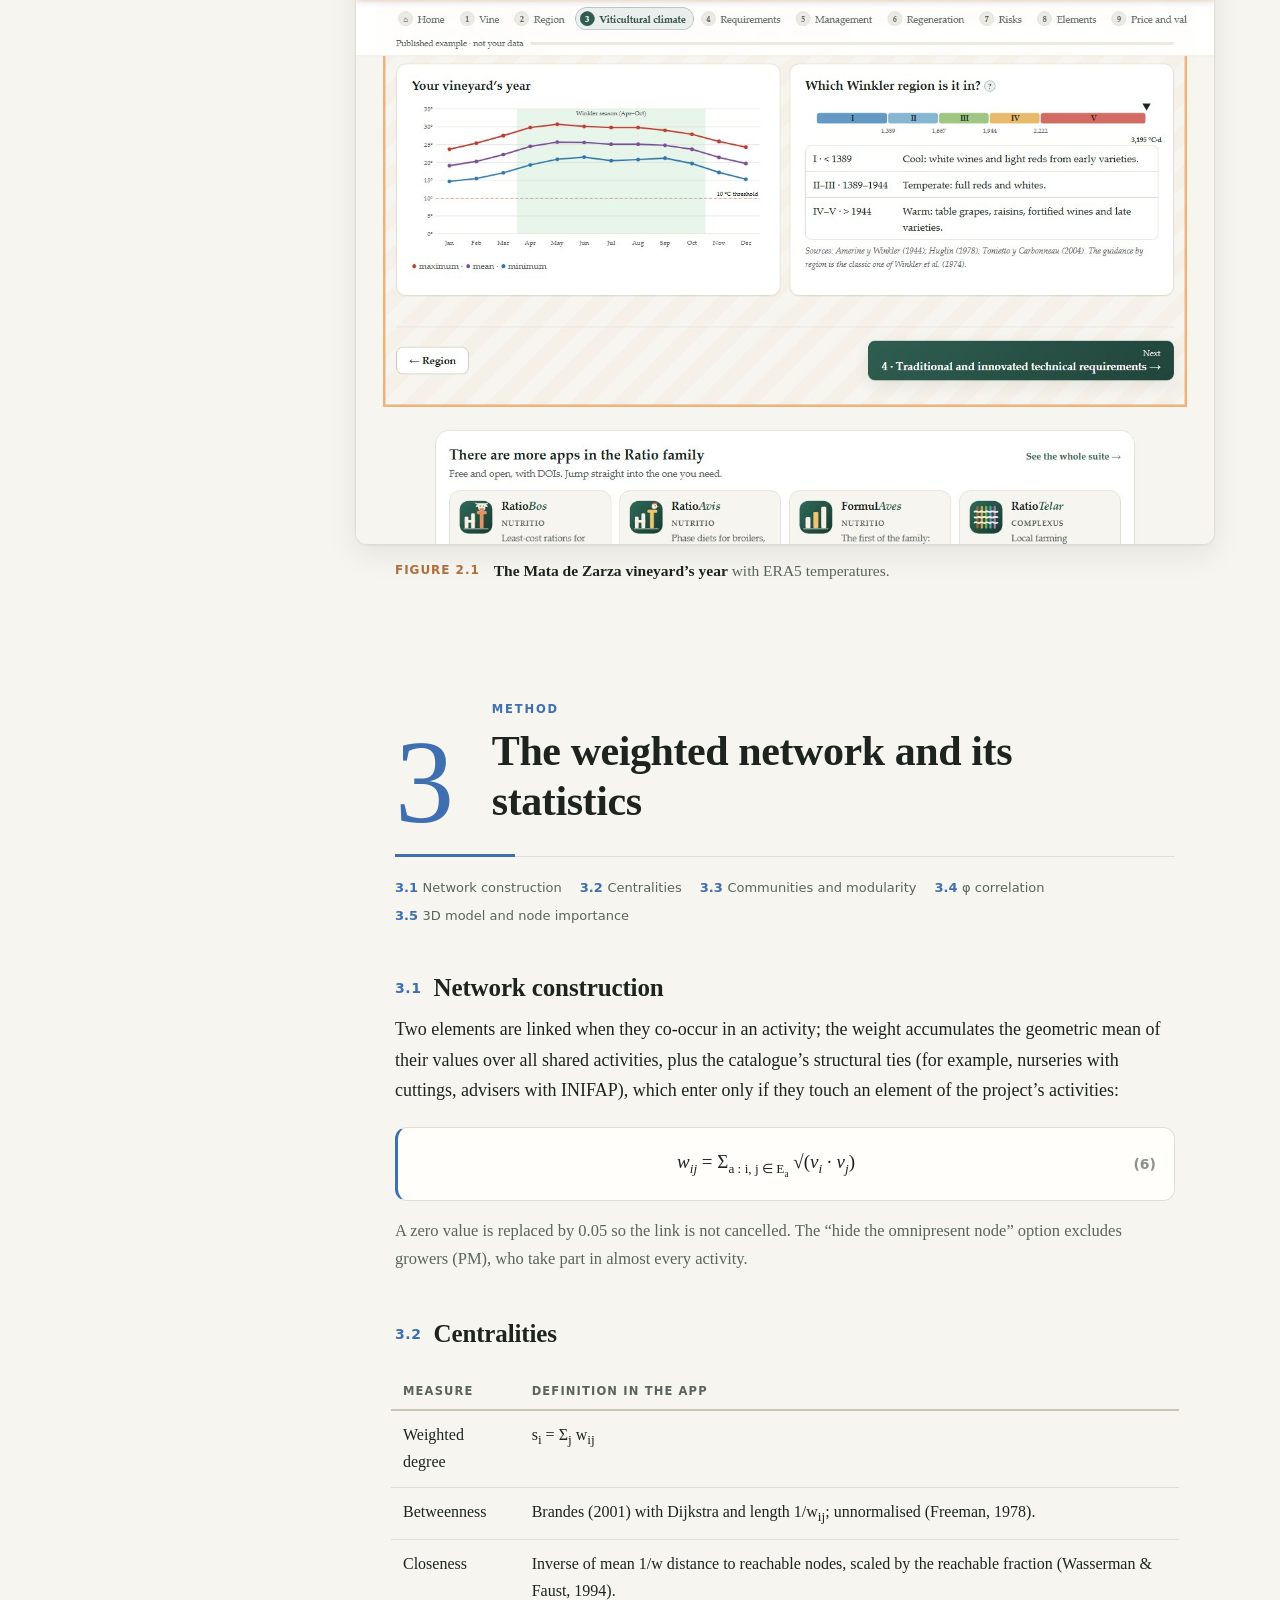
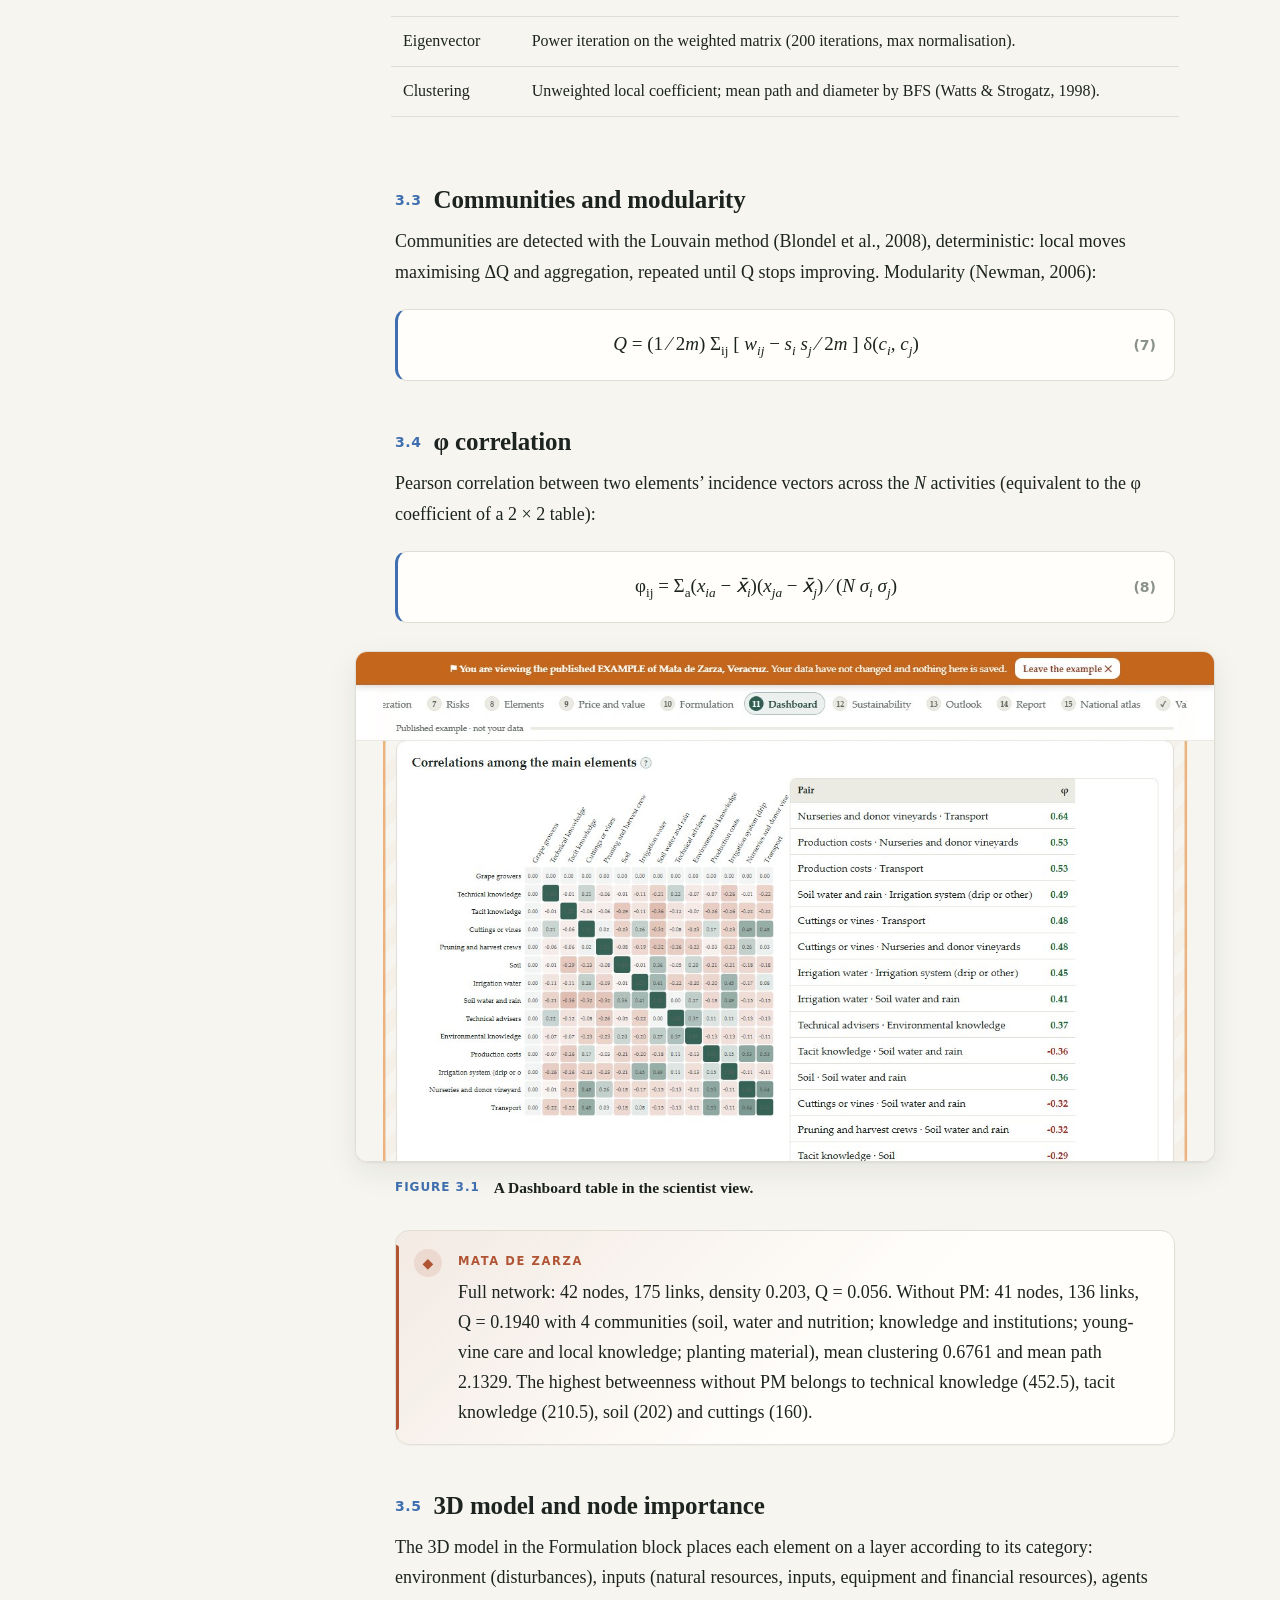
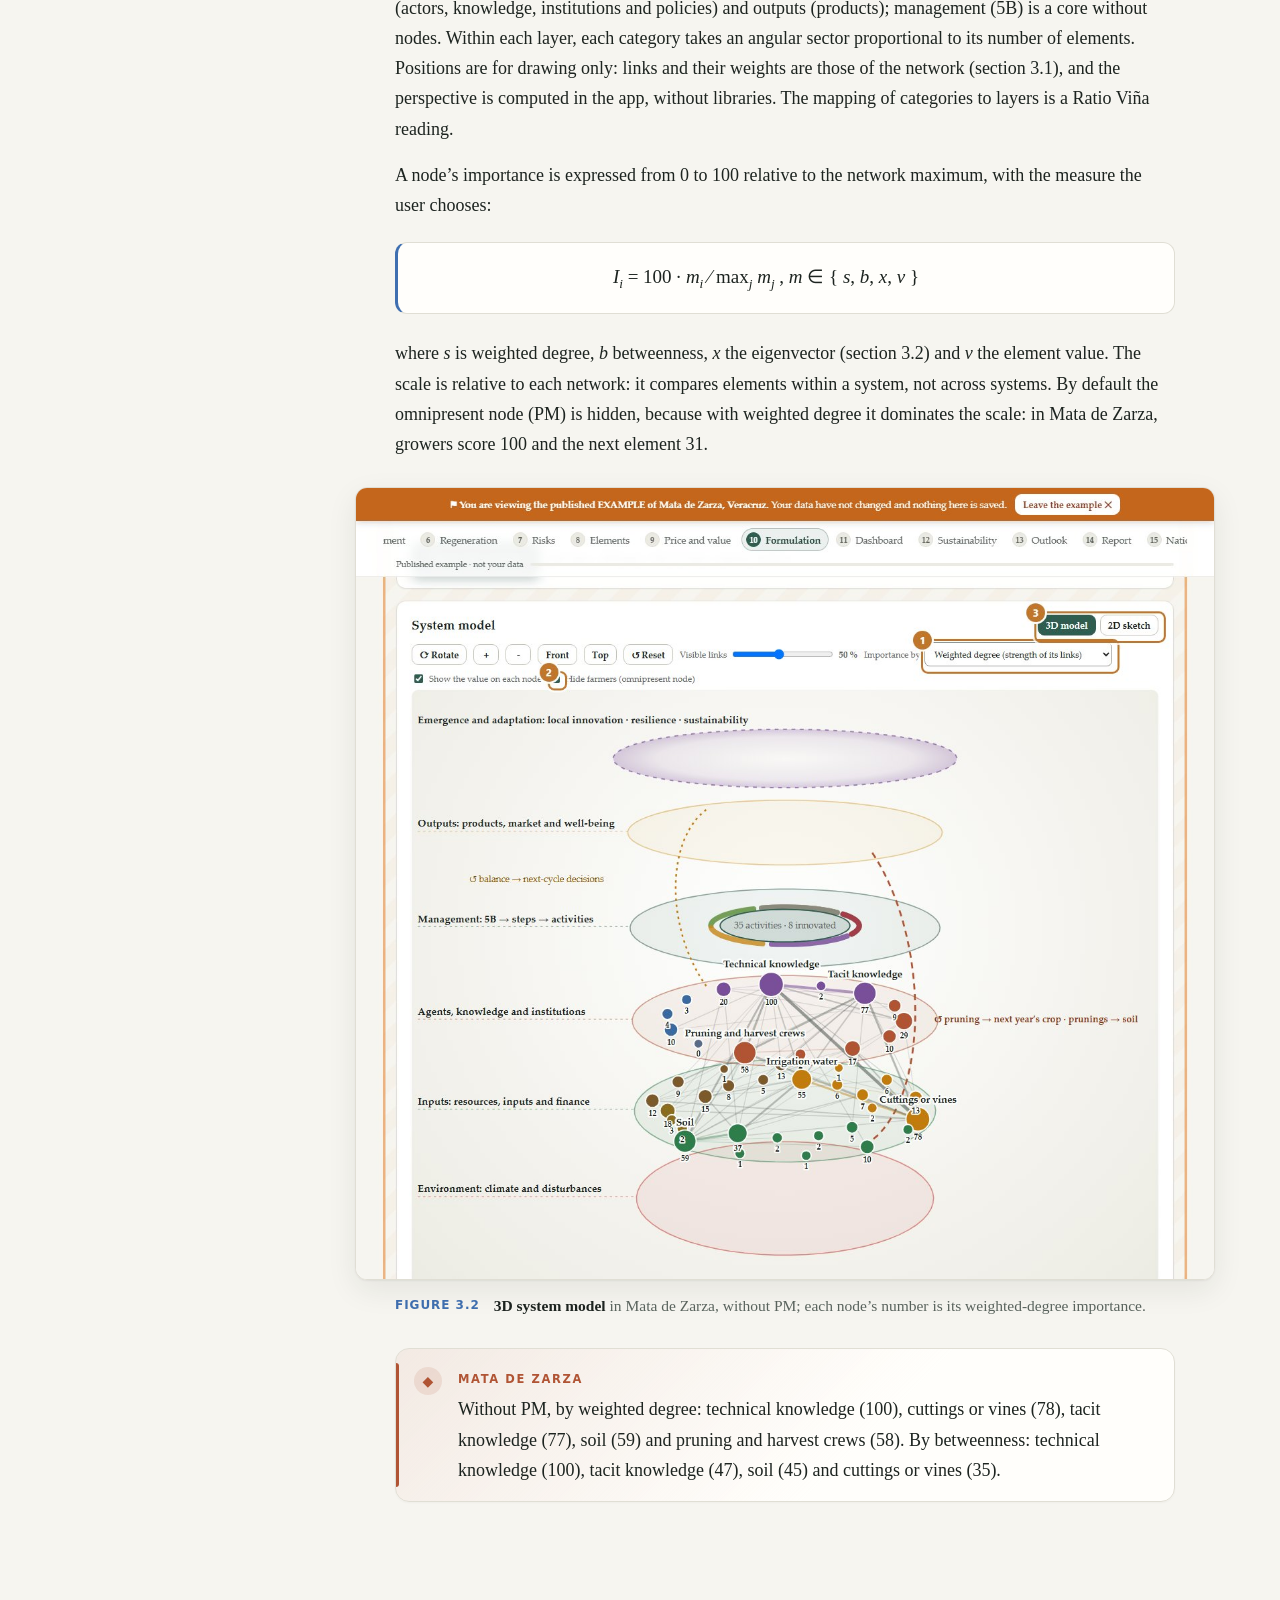
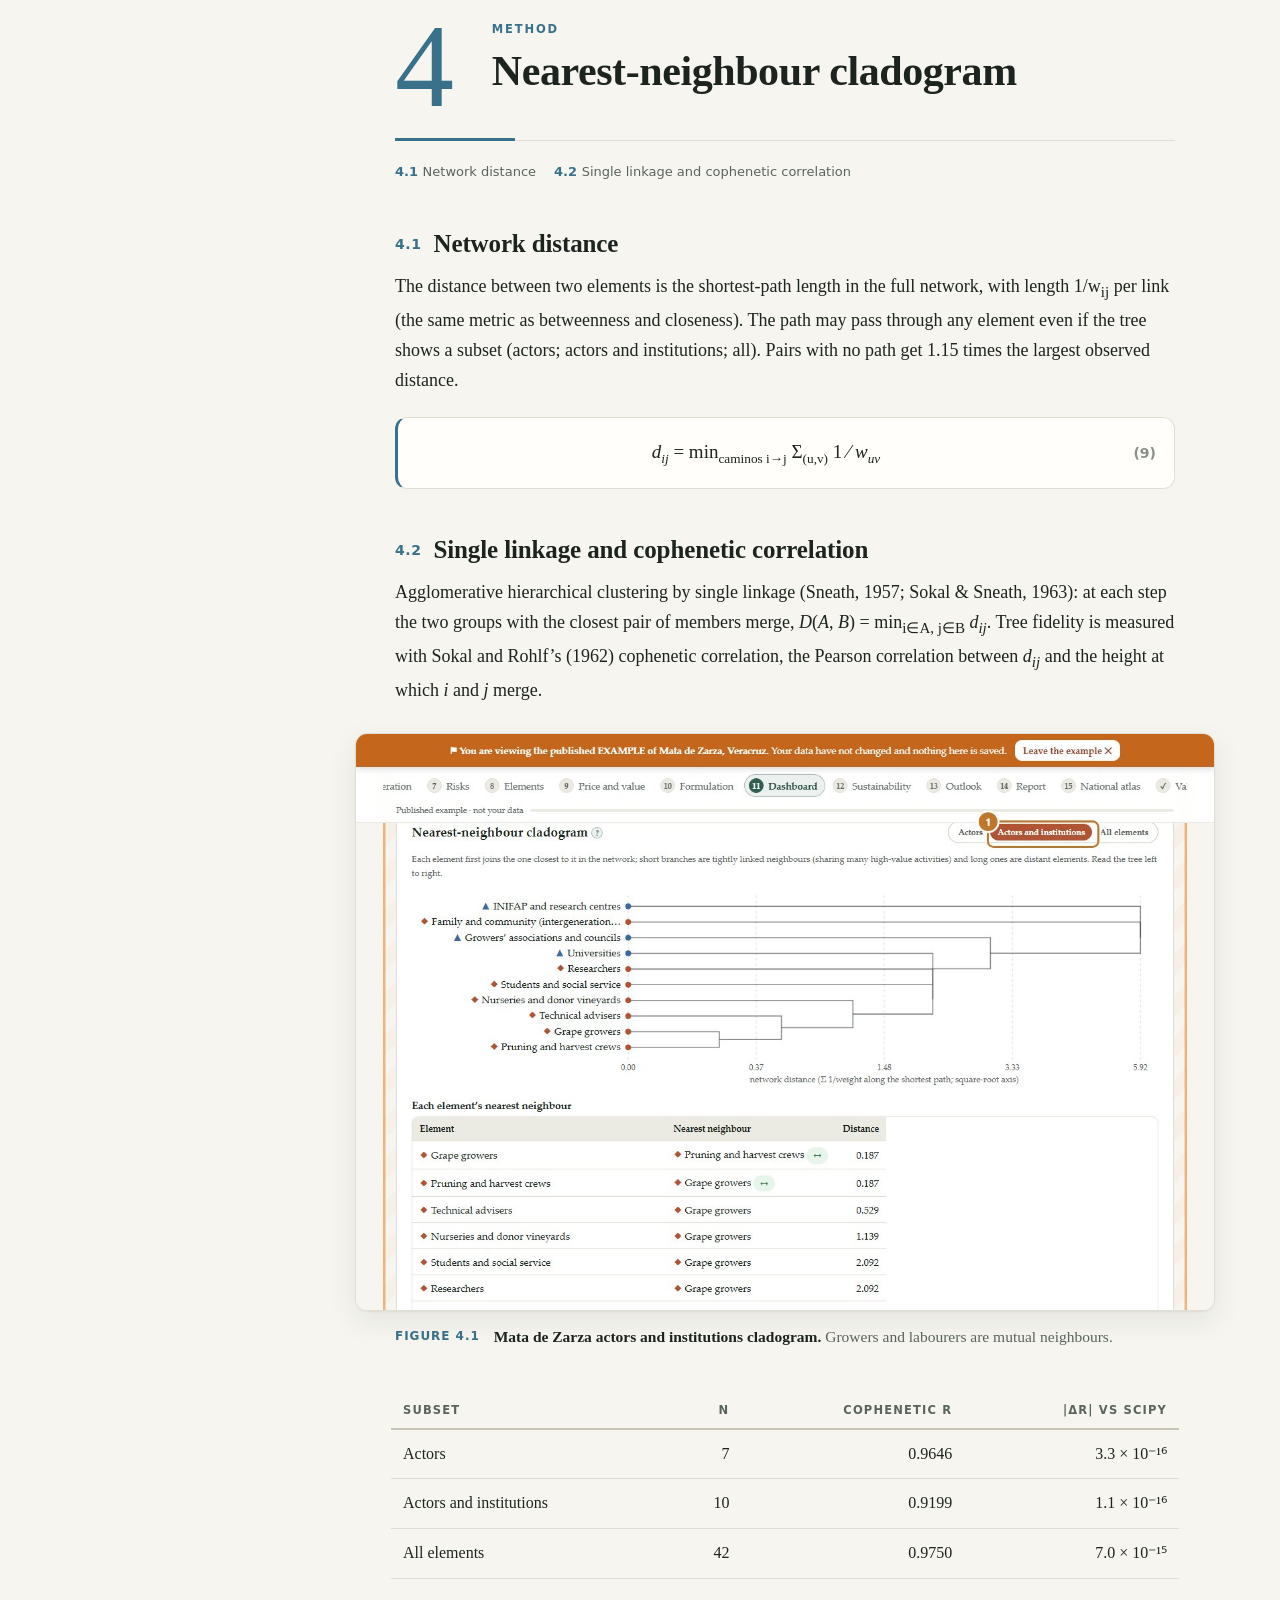
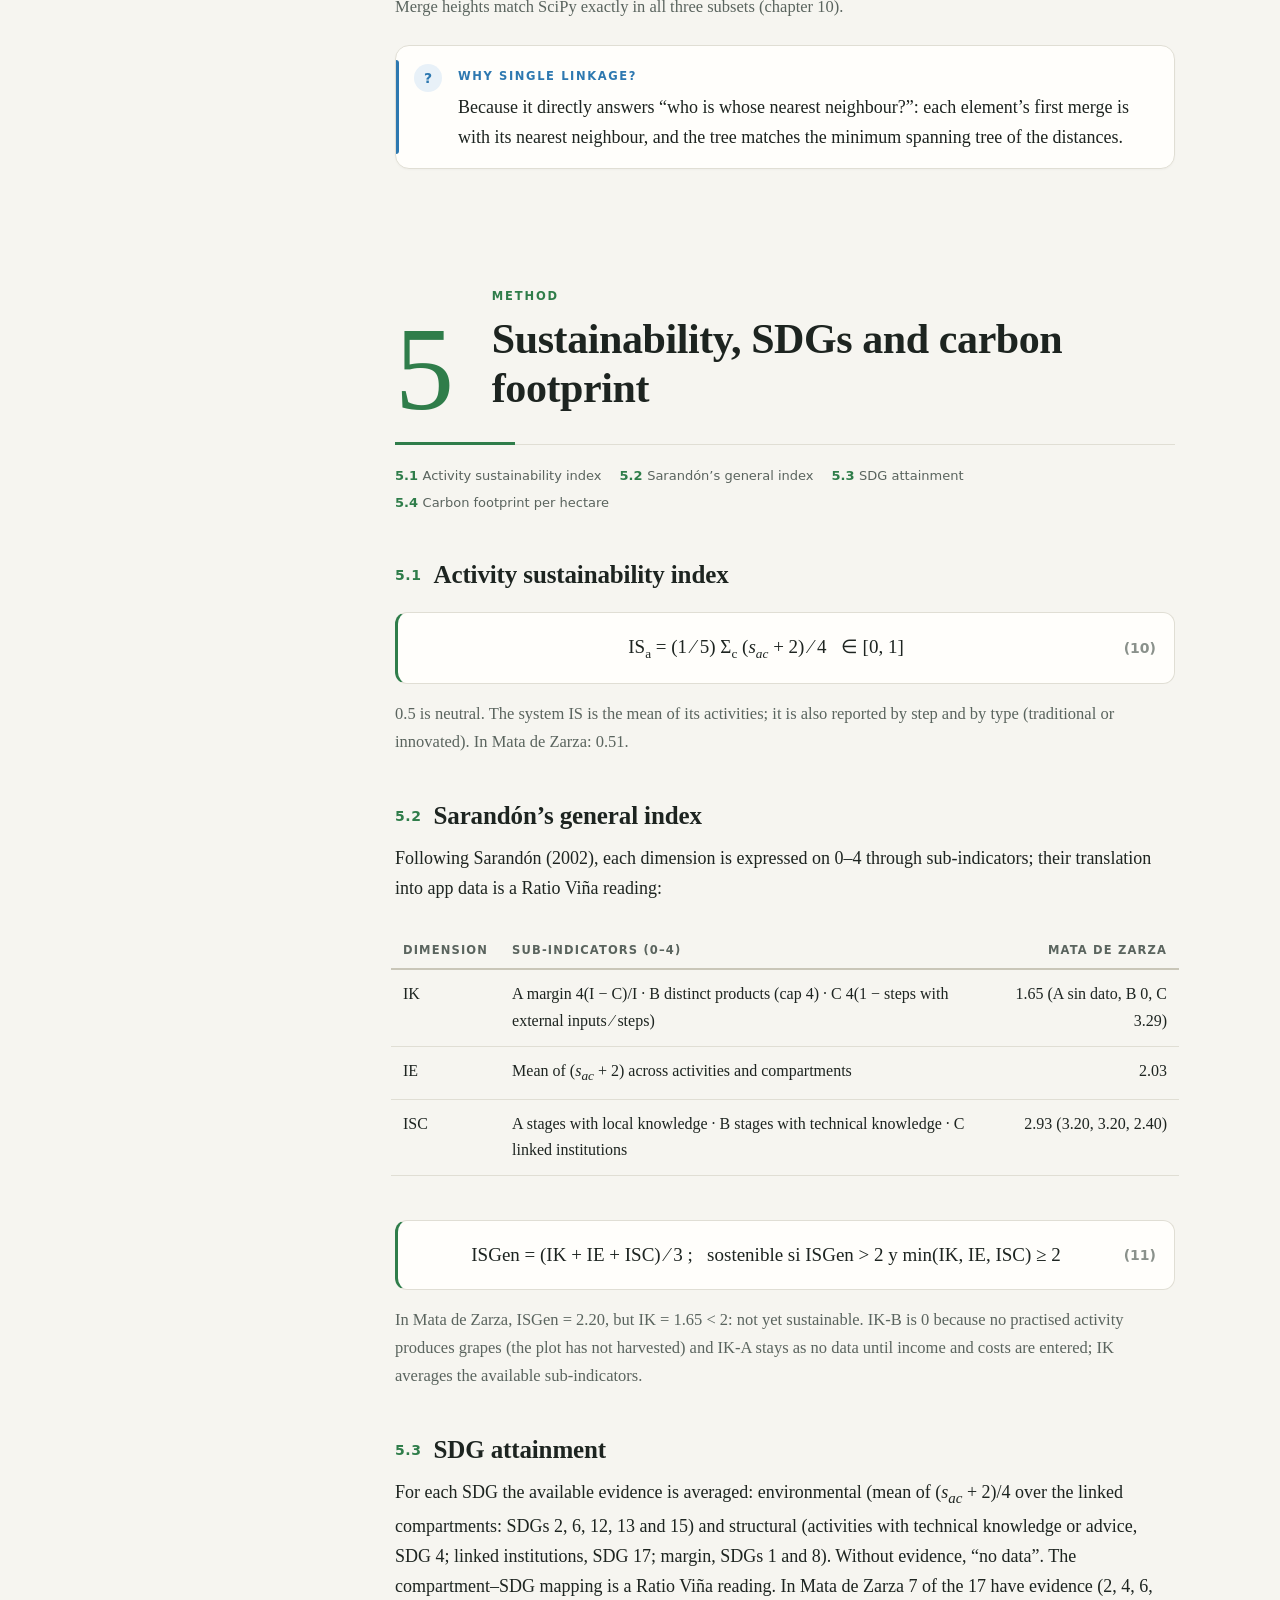
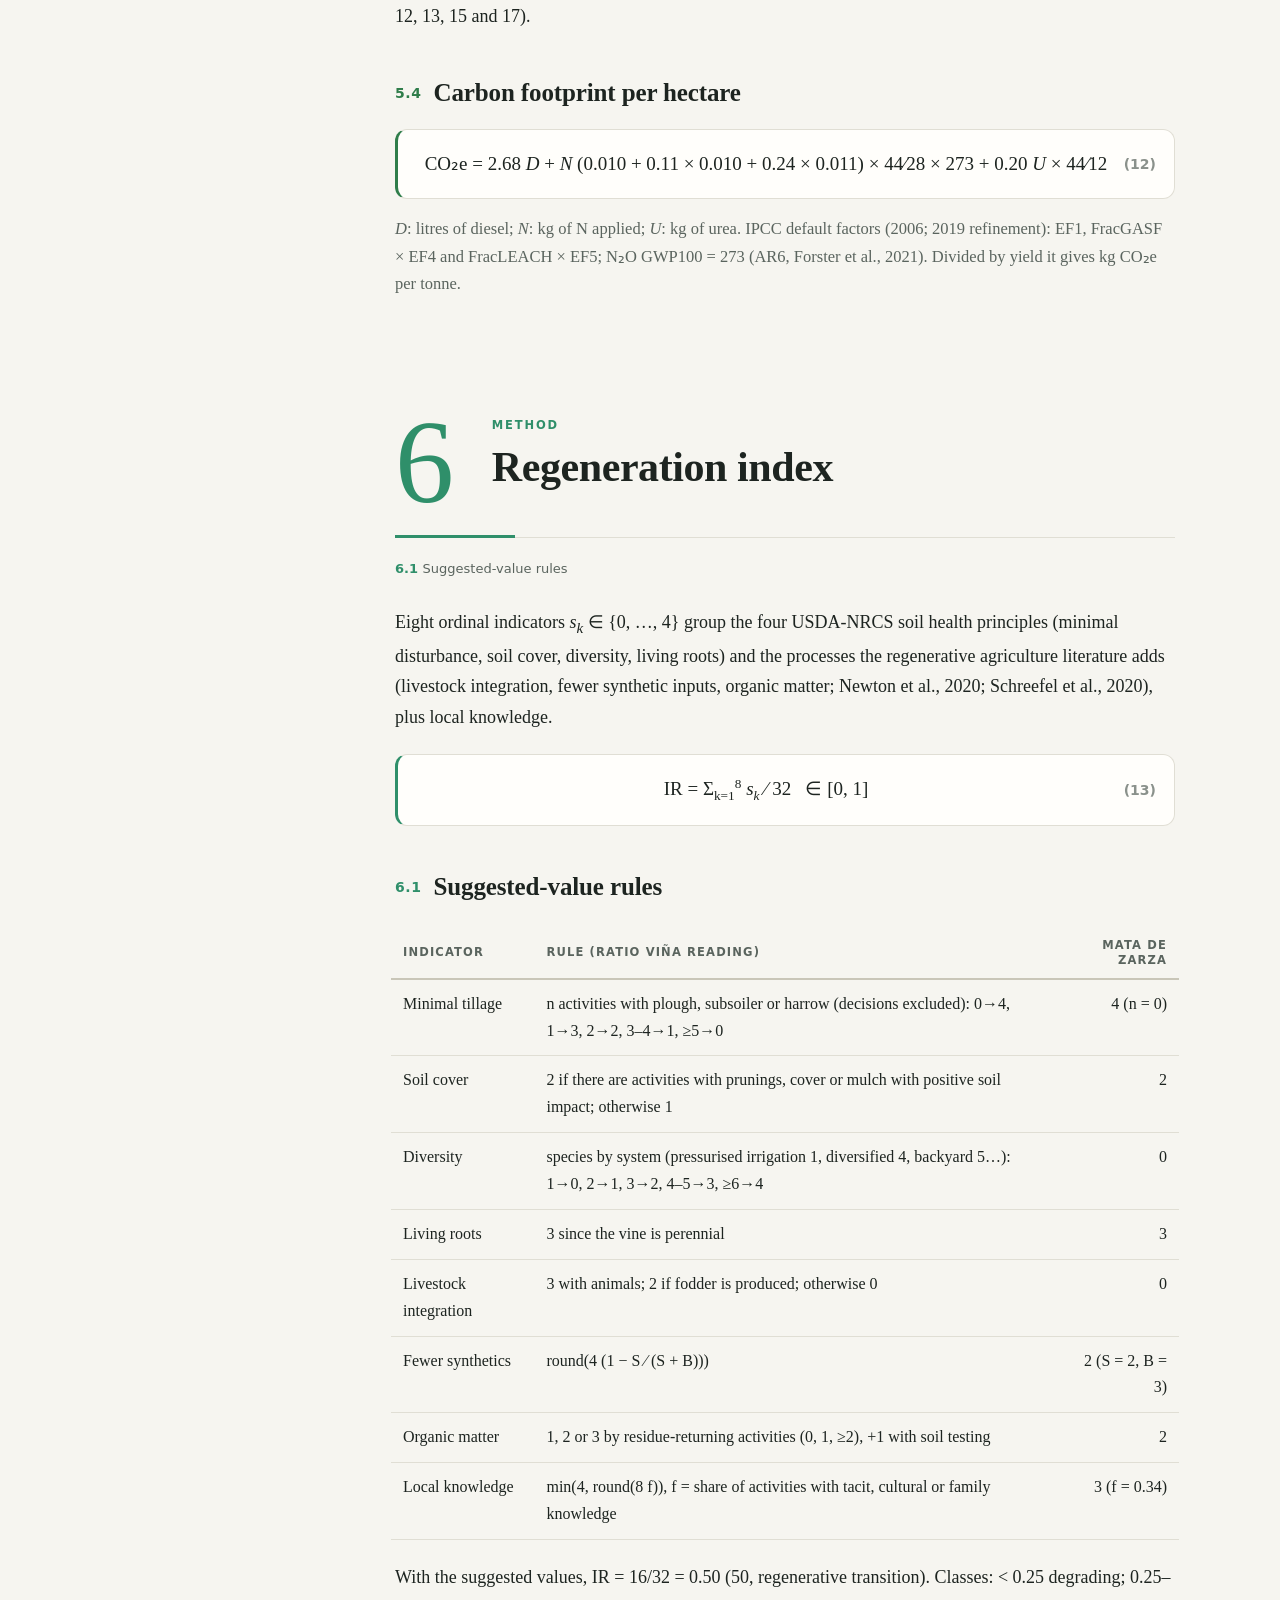
==== commit 7b21a972: "Ratio Viña 0.4.0: Manejo flexible; instructivos actualizados Bloque 5 · Manejo: los pasos se mueven " ====
--- a/instructivo-cientifico.html
+++ b/instructivo-cientifico.html
@@ -454,15 +454,15 @@
   <div class="band"><i style="background:var(--b1)"></i><i style="background:var(--b2)"></i><i style="background:var(--b3)"></i><i style="background:var(--b4)"></i><i style="background:var(--b5)"></i><i style="background:var(--b6)"></i><i style="background:var(--b7)"></i><i style="background:var(--b8)"></i><i style="background:var(--b9)"></i><i style="background:var(--b10)"></i><i style="background:var(--b11)"></i><i style="background:var(--b12)"></i><i style="background:var(--b13)"></i><i style="background:var(--b14)"></i><i style="background:var(--b15)"></i></div>
   <div class="in">
     <div>
-      <div class="kick"><img src="logo.svg" alt="Ratio Viña"><div><div class="eyebrow" lang="es">Instructivo del Científico</div><div class="eyebrow" lang="en">Scientist Guide</div><div style="font-size:15px;color:var(--muted)">Ratio Viña 0.3.0 · Ratio Complexus</div></div></div>
+      <div class="kick"><img src="logo.svg" alt="Ratio Viña"><div><div class="eyebrow" lang="es">Instructivo del Científico</div><div class="eyebrow" lang="en">Scientist Guide</div><div style="font-size:15px;color:var(--muted)">Ratio Viña 0.4.0 · Ratio Complexus</div></div></div>
       <h1 lang="es">El viñedo como <em>sistema complejo adaptativo</em>: <span class="a">modelo, clima, ecuaciones y evidencia</span></h1>
       <h1 lang="en">The vineyard as a <em>complex adaptive system</em>: <span class="a">model, climate, equations and evidence</span></h1>
       <p class="sub" lang="es">Documentación técnica de Ratio Viña para investigación y docencia: el modelo de datos con la etapa de establecimiento, los índices de clima vitícola, la red ponderada y su estadística, el cladograma, la sostenibilidad, la regeneración, el riesgo, la prospectiva, la validación frente a NetworkX y SciPy con un viñedo real y cómo reproducir cada número.</p>
       <p class="sub" lang="en">Technical documentation of Ratio Viña for research and teaching: the data model with the establishment stage, the viticultural climate indices, the weighted network and its statistics, the cladogram, sustainability, regeneration, risk, the outlook, validation against NetworkX and SciPy with a real vineyard, and how to reproduce every number.</p>
       <div class="meta">
-        <div lang="es"><b>1.ª edición</b> · octubre de 2026 · describe Ratio Viña 0.3.0</div>
-        <div lang="en"><b>1st edition</b> · October 2026 · covers Ratio Viña 0.3.0</div>
-        <div>DOI <a href="https://doi.org/10.5281/zenodo.23642448">10.5281/zenodo.23642448</a> · <span lang="es">Texto CC BY 4.0 · app MIT</span><span lang="en">Text CC BY 4.0 · app MIT</span></div>
+        <div lang="es"><b>1.ª edición</b> · octubre de 2026 · describe Ratio Viña 0.4.0</div>
+        <div lang="en"><b>1st edition</b> · October 2026 · covers Ratio Viña 0.4.0</div>
+        <div>DOI <a href="https://doi.org/10.5281/zenodo.23904215">10.5281/zenodo.23904215</a> · <span lang="es">Texto CC BY 4.0 · app MIT</span><span lang="en">Text CC BY 4.0 · app MIT</span></div>
       </div>
       <div class="who">Héctor Tecumshé Mojica-Zárate · Oscar Díaz-José · Edgar Arturo Sánchez-Moreno · Sergio Alejo-Bello · Luis Ángel Barrera-Guzmán<br><span lang="es">Para el uso paso a paso, consulta el <a href="instructivo-productor.html">Instructivo del Productor</a>.</span><span lang="en">For step-by-step use, see the <a href="instructivo-productor.html">Producer Guide</a>.</span></div>
     </div>
@@ -517,6 +517,8 @@
   <h3 id="d-actividades" data-n="1.2"><span lang="es">Actividades e incidencia</span><span lang="en">Activities and incidence</span></h3>
   <p lang="es">Cada actividad <i>a</i> pertenece a un paso <i>p</i> y a una etapa. Tiene un tipo (tradicional o innovada) y un conjunto de elementos <i>E<sub>a</sub></i>. La matriz de incidencia <i>X</i> (elementos × actividades) vale 1 si el elemento participa. Las actividades del cuestionario son preguntas: solo entran al cálculo las que el usuario responde «sí» y las innovadas que agrega; las respondidas «no» y las no respondidas quedan fuera (nada se precarga). En el caso de Mata de Zarza entran 35 actividades: 27 del cuestionario y 8 innovadas.</p>
   <p lang="en">Each activity <i>a</i> belongs to a step <i>p</i> and a stage. It has a type (traditional or innovated) and an element set <i>E<sub>a</sub></i>. The incidence matrix <i>X</i> (elements × activities) is 1 if the element takes part. Questionnaire activities are questions: only those answered “yes” and the innovated ones the user adds enter the computation; those answered “no” and unanswered ones stay out (nothing is preloaded). In the Mata de Zarza case 35 activities enter: 27 from the questionnaire and 8 innovated.</p>
+  <p lang="es">Los pasos no están fijos. El usuario puede reordenarlos, cambiarlos de etapa, marcarlos «no aplica» (sus actividades salen de <i>X</i>, de los índices y del avance) y agregar pasos propios. Cada actividad agregada lleva su tipo (tradicional o innovada), quién la propone (un actor o una institución, que entra como elemento de la actividad) y desde qué año. Mover una actividad a otro paso cambia su paso y su etapa, no sus elementos ni sus impactos.</p>
+  <p lang="en">Steps are not fixed. Users can reorder them, change their stage, mark them “not applicable” (their activities leave <i>X</i>, the indices and the progress) and add their own steps. Each added activity carries its type (traditional or innovated), who proposes it (an actor or institution, which enters as an element of the activity) and since which year. Moving an activity to another step changes its step and stage, not its elements or impacts.</p>
   <h3 id="d-valor" data-n="1.3"><span lang="es">Valor de un elemento</span><span lang="en">Element value</span></h3>
   <p lang="es">El usuario califica cada elemento en cuatro dimensiones <i>k</i> ∈ {económica, de uso, cultural, ecológica}, de 0 a 5, con pesos <i>ω<sub>k</sub></i> ∈ [0, 3]. Si no hay calificación se usa el valor estructural, la participación relativa:</p>
   <p lang="en">The user rates each element on four dimensions <i>k</i> ∈ {economic, use, cultural, ecological}, from 0 to 5, with weights <i>ω<sub>k</sub></i> ∈ [0, 3]. Without a rating the structural value, relative participation, is used:</p>
@@ -867,8 +869,8 @@
   <div class="chap-head"><span class="big">12</span>
     <div class="eyebrow" lang="es">Evidencia y uso</div><div class="eyebrow" lang="en">Evidence and use</div>
     <h2 lang="es">Ejemplo resuelto: Mata de Zarza a mano</h2><h2 lang="en">Worked example: Mata de Zarza by hand</h2>
-    <p lang="es">Cada número de este capítulo puede rehacerse con calculadora y coincide con lo que muestra la app 0.3.0.</p>
-    <p lang="en">Every number in this chapter can be redone with a calculator and matches what app 0.3.0 shows.</p>
+    <p lang="es">Cada número de este capítulo puede rehacerse con calculadora y coincide con lo que muestra la app 0.4.0.</p>
+    <p lang="en">Every number in this chapter can be redone with a calculator and matches what app 0.4.0 shows.</p>
     <span class="rule"></span></div>
   <nav class="inchap"></nav>
   <h3 id="w-winkler" data-n="12.1"><span lang="es">Grados día de Winkler</span><span lang="en">Winkler degree-days</span></h3>
@@ -978,21 +980,21 @@
   </ol>
   <h3 id="b-citar-guia"><span lang="es">Cómo citar este instructivo</span><span lang="en">How to cite this guide</span></h3>
   <p class="where" lang="es">APA, 7.ª ed.</p><p class="where" lang="en">APA 7th ed.</p>
-  <p lang="es">Mojica-Zárate, H. T., Díaz-José, O., Sánchez-Moreno, E. A., Alejo-Bello, S., y Barrera-Guzmán, L. Á. (2026). <i>Ratio Viña: Instructivo del Científico</i> (1.ª ed., actualizada). Zenodo. https://doi.org/10.5281/zenodo.23642448</p><p lang="en">Mojica-Zárate, H. T., Díaz-José, O., Sánchez-Moreno, E. A., Alejo-Bello, S., &amp; Barrera-Guzmán, L. Á. (2026). <i>Ratio Viña: Scientist Guide</i> (1st ed., updated). Zenodo. https://doi.org/10.5281/zenodo.23642448</p>
+  <p lang="es">Mojica-Zárate, H. T., Díaz-José, O., Sánchez-Moreno, E. A., Alejo-Bello, S., y Barrera-Guzmán, L. Á. (2026). <i>Ratio Viña: Instructivo del Científico</i> (1.ª ed., actualizada). Zenodo. https://doi.org/10.5281/zenodo.23904215</p><p lang="en">Mojica-Zárate, H. T., Díaz-José, O., Sánchez-Moreno, E. A., Alejo-Bello, S., &amp; Barrera-Guzmán, L. Á. (2026). <i>Ratio Viña: Scientist Guide</i> (1st ed., updated). Zenodo. https://doi.org/10.5281/zenodo.23904215</p>
   <h3 id="b-citar"><span lang="es">Cómo citar el software</span><span lang="en">How to cite the software</span></h3>
-  <p lang="es">Mojica-Zárate, H. T., Díaz-José, O., Sánchez-Moreno, E. A., Alejo-Bello, S., y Barrera-Guzmán, L. Á. (2026). <i>Ratio Viña: el conocimiento local de la vid en México como sistema complejo adaptativo, con índices de regeneración y riesgo</i> (Versión 0.3.0) [Software]. Zenodo. https://doi.org/10.5281/zenodo.23439305</p>
-  <p lang="en">Mojica-Zárate, H. T., Díaz-José, O., Sánchez-Moreno, E. A., Alejo-Bello, S., &amp; Barrera-Guzmán, L. Á. (2026). <i>Ratio Viña: local grapevine knowledge in Mexico as a complex adaptive system, with regeneration and risk indices</i> (Version 0.3.0) [Software]. Zenodo. https://doi.org/10.5281/zenodo.23439305</p>
+  <p lang="es">Mojica-Zárate, H. T., Díaz-José, O., Sánchez-Moreno, E. A., Alejo-Bello, S., y Barrera-Guzmán, L. Á. (2026). <i>Ratio Viña: el conocimiento local de la vid en México como sistema complejo adaptativo, con índices de regeneración y riesgo</i> (Versión 0.4.0) [Software]. Zenodo. https://doi.org/10.5281/zenodo.23439305</p>
+  <p lang="en">Mojica-Zárate, H. T., Díaz-José, O., Sánchez-Moreno, E. A., Alejo-Bello, S., &amp; Barrera-Guzmán, L. Á. (2026). <i>Ratio Viña: local grapevine knowledge in Mexico as a complex adaptive system, with regeneration and risk indices</i> (Version 0.4.0) [Software]. Zenodo. https://doi.org/10.5281/zenodo.23439305</p>
   <div class="qrbox"><svg xmlns="http://www.w3.org/2000/svg" viewBox="0 0 41 41" shape-rendering="crispEdges"><rect width="41" height="41" fill="#fff"/><path d="M4 4h7v1h-7zM14 4h1v1h-1zM17 4h1v1h-1zM20 4h8v1h-8zM30 4h7v1h-7zM4 5h1v1h-1zM10 5h1v1h-1zM15 5h5v1h-5zM21 5h1v1h-1zM25 5h1v1h-1zM30 5h1v1h-1zM36 5h1v1h-1zM4 6h1v1h-1zM6 6h3v1h-3zM10 6h1v1h-1zM12 6h2v1h-2zM15 6h3v1h-3zM19 6h4v1h-4zM25 6h3v1h-3zM30 6h1v1h-1zM32 6h3v1h-3zM36 6h1v1h-1zM4 7h1v1h-1zM6 7h3v1h-3zM10 7h1v1h-1zM12 7h1v1h-1zM15 7h1v1h-1zM18 7h3v1h-3zM23 7h2v1h-2zM27 7h2v1h-2zM30 7h1v1h-1zM32 7h3v1h-3zM36 7h1v1h-1zM4 8h1v1h-1zM6 8h3v1h-3zM10 8h1v1h-1zM12 8h4v1h-4zM17 8h1v1h-1zM19 8h1v1h-1zM22 8h1v1h-1zM25 8h1v1h-1zM27 8h1v1h-1zM30 8h1v1h-1zM32 8h3v1h-3zM36 8h1v1h-1zM4 9h1v1h-1zM10 9h1v1h-1zM12 9h2v1h-2zM15 9h1v1h-1zM19 9h2v1h-2zM24 9h1v1h-1zM28 9h1v1h-1zM30 9h1v1h-1zM36 9h1v1h-1zM4 10h7v1h-7zM12 10h1v1h-1zM14 10h1v1h-1zM16 10h1v1h-1zM18 10h1v1h-1zM20 10h1v1h-1zM22 10h1v1h-1zM24 10h1v1h-1zM26 10h1v1h-1zM28 10h1v1h-1zM30 10h7v1h-7zM12 11h2v1h-2zM15 11h2v1h-2zM19 11h1v1h-1zM25 11h1v1h-1zM27 11h1v1h-1zM4 12h1v1h-1zM6 12h5v1h-5zM13 12h1v1h-1zM17 12h6v1h-6zM26 12h3v1h-3zM30 12h5v1h-5zM4 13h3v1h-3zM11 13h1v1h-1zM13 13h1v1h-1zM16 13h1v1h-1zM18 13h1v1h-1zM20 13h1v1h-1zM22 13h3v1h-3zM26 13h2v1h-2zM30 13h2v1h-2zM33 13h2v1h-2zM36 13h1v1h-1zM4 14h1v1h-1zM6 14h1v1h-1zM8 14h3v1h-3zM12 14h1v1h-1zM14 14h1v1h-1zM19 14h2v1h-2zM22 14h1v1h-1zM24 14h1v1h-1zM26 14h1v1h-1zM28 14h2v1h-2zM32 14h1v1h-1zM34 14h2v1h-2zM4 15h2v1h-2zM11 15h2v1h-2zM14 15h2v1h-2zM18 15h2v1h-2zM23 15h1v1h-1zM25 15h2v1h-2zM32 15h3v1h-3zM36 15h1v1h-1zM4 16h4v1h-4zM9 16h2v1h-2zM16 16h1v1h-1zM22 16h1v1h-1zM25 16h1v1h-1zM28 16h2v1h-2zM32 16h2v1h-2zM35 16h2v1h-2zM5 17h4v1h-4zM13 17h3v1h-3zM17 17h5v1h-5zM24 17h2v1h-2zM27 17h1v1h-1zM30 17h1v1h-1zM35 17h2v1h-2zM4 18h5v1h-5zM10 18h1v1h-1zM12 18h1v1h-1zM14 18h2v1h-2zM17 18h1v1h-1zM23 18h1v1h-1zM25 18h2v1h-2zM29 18h2v1h-2zM33 18h3v1h-3zM5 19h5v1h-5zM13 19h4v1h-4zM20 19h1v1h-1zM23 19h3v1h-3zM28 19h4v1h-4zM33 19h2v1h-2zM4 20h1v1h-1zM6 20h1v1h-1zM8 20h1v1h-1zM10 20h1v1h-1zM12 20h1v1h-1zM14 20h1v1h-1zM16 20h3v1h-3zM21 20h1v1h-1zM23 20h2v1h-2zM26 20h2v1h-2zM29 20h1v1h-1zM31 20h2v1h-2zM36 20h1v1h-1zM4 21h1v1h-1zM6 21h1v1h-1zM11 21h3v1h-3zM16 21h1v1h-1zM18 21h1v1h-1zM20 21h5v1h-5zM27 21h1v1h-1zM30 21h2v1h-2zM33 21h2v1h-2zM36 21h1v1h-1zM4 22h1v1h-1zM6 22h2v1h-2zM10 22h3v1h-3zM15 22h7v1h-7zM24 22h1v1h-1zM26 22h1v1h-1zM30 22h3v1h-3zM34 22h1v1h-1zM6 23h1v1h-1zM8 23h2v1h-2zM11 23h1v1h-1zM14 23h1v1h-1zM17 23h1v1h-1zM20 23h3v1h-3zM24 23h1v1h-1zM27 23h3v1h-3zM31 23h4v1h-4zM36 23h1v1h-1zM4 24h1v1h-1zM6 24h3v1h-3zM10 24h1v1h-1zM12 24h1v1h-1zM15 24h1v1h-1zM18 24h3v1h-3zM23 24h4v1h-4zM28 24h2v1h-2zM31 24h3v1h-3zM4 25h2v1h-2zM11 25h1v1h-1zM13 25h1v1h-1zM17 25h1v1h-1zM19 25h1v1h-1zM22 25h1v1h-1zM25 25h1v1h-1zM27 25h1v1h-1zM30 25h1v1h-1zM33 25h1v1h-1zM36 25h1v1h-1zM4 26h1v1h-1zM6 26h3v1h-3zM10 26h2v1h-2zM13 26h1v1h-1zM15 26h1v1h-1zM17 26h1v1h-1zM19 26h2v1h-2zM22 26h1v1h-1zM24 26h3v1h-3zM28 26h1v1h-1zM30 26h4v1h-4zM35 26h1v1h-1zM4 27h1v1h-1zM6 27h3v1h-3zM12 27h1v1h-1zM15 27h2v1h-2zM19 27h1v1h-1zM25 27h3v1h-3zM31 27h1v1h-1zM34 27h1v1h-1zM36 27h1v1h-1zM4 28h1v1h-1zM6 28h2v1h-2zM9 28h2v1h-2zM13 28h2v1h-2zM16 28h2v1h-2zM19 28h1v1h-1zM21 28h1v1h-1zM26 28h1v1h-1zM28 28h5v1h-5zM35 28h2v1h-2zM12 29h4v1h-4zM18 29h1v1h-1zM20 29h1v1h-1zM22 29h4v1h-4zM28 29h1v1h-1zM32 29h1v1h-1zM34 29h1v1h-1zM36 29h1v1h-1zM4 30h7v1h-7zM13 30h1v1h-1zM15 30h1v1h-1zM19 30h1v1h-1zM22 30h1v1h-1zM24 30h2v1h-2zM27 30h2v1h-2zM30 30h1v1h-1zM32 30h1v1h-1zM34 30h2v1h-2zM4 31h1v1h-1zM10 31h1v1h-1zM12 31h1v1h-1zM16 31h1v1h-1zM18 31h1v1h-1zM20 31h1v1h-1zM24 31h5v1h-5zM32 31h4v1h-4zM4 32h1v1h-1zM6 32h3v1h-3zM10 32h1v1h-1zM12 32h3v1h-3zM18 32h1v1h-1zM22 32h1v1h-1zM25 32h1v1h-1zM28 32h6v1h-6zM35 32h1v1h-1zM4 33h1v1h-1zM6 33h3v1h-3zM10 33h1v1h-1zM12 33h1v1h-1zM14 33h2v1h-2zM17 33h1v1h-1zM19 33h3v1h-3zM24 33h6v1h-6zM32 33h2v1h-2zM36 33h1v1h-1zM4 34h1v1h-1zM6 34h3v1h-3zM10 34h1v1h-1zM12 34h2v1h-2zM18 34h1v1h-1zM22 34h2v1h-2zM27 34h2v1h-2zM30 34h2v1h-2zM33 34h1v1h-1zM4 35h1v1h-1zM10 35h1v1h-1zM13 35h3v1h-3zM20 35h1v1h-1zM23 35h8v1h-8zM32 35h3v1h-3zM4 36h7v1h-7zM12 36h1v1h-1zM14 36h1v1h-1zM16 36h1v1h-1zM21 36h4v1h-4zM26 36h6v1h-6zM33 36h3v1h-3z" fill="#1d2420"/></svg><p lang="es">Aplicación: <b>hectortecumshe-ai.github.io/RatioVina</b><br>Código: github.com/hectortecumshe-ai/RatioVina</p><p lang="en">App: <b>hectortecumshe-ai.github.io/RatioVina</b><br>Code: github.com/hectortecumshe-ai/RatioVina</p></div>
   <div class="legal">
-  <p lang="es"><b>Ratio Viña · Instructivo del Científico</b> · 1.ª edición, actualizada, octubre de 2026 · describe Ratio Viña 0.3.0.</p>
-  <p lang="en"><b>Ratio Viña · Scientist Guide</b> · 1st edition, updated, October 2026 · covers Ratio Viña 0.3.0.</p>
+  <p lang="es"><b>Ratio Viña · Instructivo del Científico</b> · 1.ª edición, actualizada, noviembre de 2026 · describe Ratio Viña 0.4.0.</p>
+  <p lang="en"><b>Ratio Viña · Scientist Guide</b> · 1st edition, updated, November 2026 · covers Ratio Viña 0.4.0.</p>
   <p>Héctor Tecumshé Mojica-Zárate · Oscar Díaz-José · Edgar Arturo Sánchez-Moreno · Sergio Alejo-Bello · Luis Ángel Barrera-Guzmán</p>
   <p lang="es">ORCID del autor de correspondencia (Héctor Tecumshé Mojica-Zárate): 0000-0002-9067-3983.</p>
   <p lang="en">Corresponding author ORCID (Héctor Tecumshé Mojica-Zárate): 0000-0002-9067-3983.</p>
   <p><span class="isbn" lang="es">ISBN: en trámite ante el INDAUTOR</span><span class="isbn" lang="en">ISBN: application in progress (INDAUTOR, Mexico)</span><br>
-     <span lang="es">DOI de este instructivo: <a href="https://doi.org/10.5281/zenodo.23642448">10.5281/zenodo.23642448</a> · DOI de la aplicación: <a href="https://doi.org/10.5281/zenodo.23439305">10.5281/zenodo.23439305</a></span><span lang="en">DOI of this guide: <a href="https://doi.org/10.5281/zenodo.23642448">10.5281/zenodo.23642448</a> · DOI of the app: <a href="https://doi.org/10.5281/zenodo.23439305">10.5281/zenodo.23439305</a></span></p>
-  <p lang="es">Texto y figuras bajo licencia Creative Commons Atribución 4.0 Internacional (CC BY 4.0); la aplicación, bajo licencia MIT. Puedes copiar, adaptar y compartir este instructivo citando a sus autores. Las capturas de pantalla son de la aplicación Ratio Viña 0.3.0. Composición tipográfica en Palatino Linotype.</p>
-  <p lang="en">Text and figures under the Creative Commons Attribution 4.0 International licence (CC BY 4.0); the app under the MIT licence. You may copy, adapt and share this guide crediting its authors. Screenshots are from the Ratio Viña 0.3.0 app. Typeset in Palatino Linotype.</p>
+     <span lang="es">DOI de este instructivo: <a href="https://doi.org/10.5281/zenodo.23904215">10.5281/zenodo.23904215</a> · DOI de la aplicación: <a href="https://doi.org/10.5281/zenodo.23439305">10.5281/zenodo.23439305</a></span><span lang="en">DOI of this guide: <a href="https://doi.org/10.5281/zenodo.23904215">10.5281/zenodo.23904215</a> · DOI of the app: <a href="https://doi.org/10.5281/zenodo.23439305">10.5281/zenodo.23439305</a></span></p>
+  <p lang="es">Texto y figuras bajo licencia Creative Commons Atribución 4.0 Internacional (CC BY 4.0); la aplicación, bajo licencia MIT. Puedes copiar, adaptar y compartir este instructivo citando a sus autores. Las capturas de pantalla son de la aplicación Ratio Viña 0.4.0. Composición tipográfica en Palatino Linotype.</p>
+  <p lang="en">Text and figures under the Creative Commons Attribution 4.0 International licence (CC BY 4.0); the app under the MIT licence. You may copy, adapt and share this guide crediting its authors. Screenshots are from the Ratio Viña 0.4.0 app. Typeset in Palatino Linotype.</p>
 </div>
 </section>
 
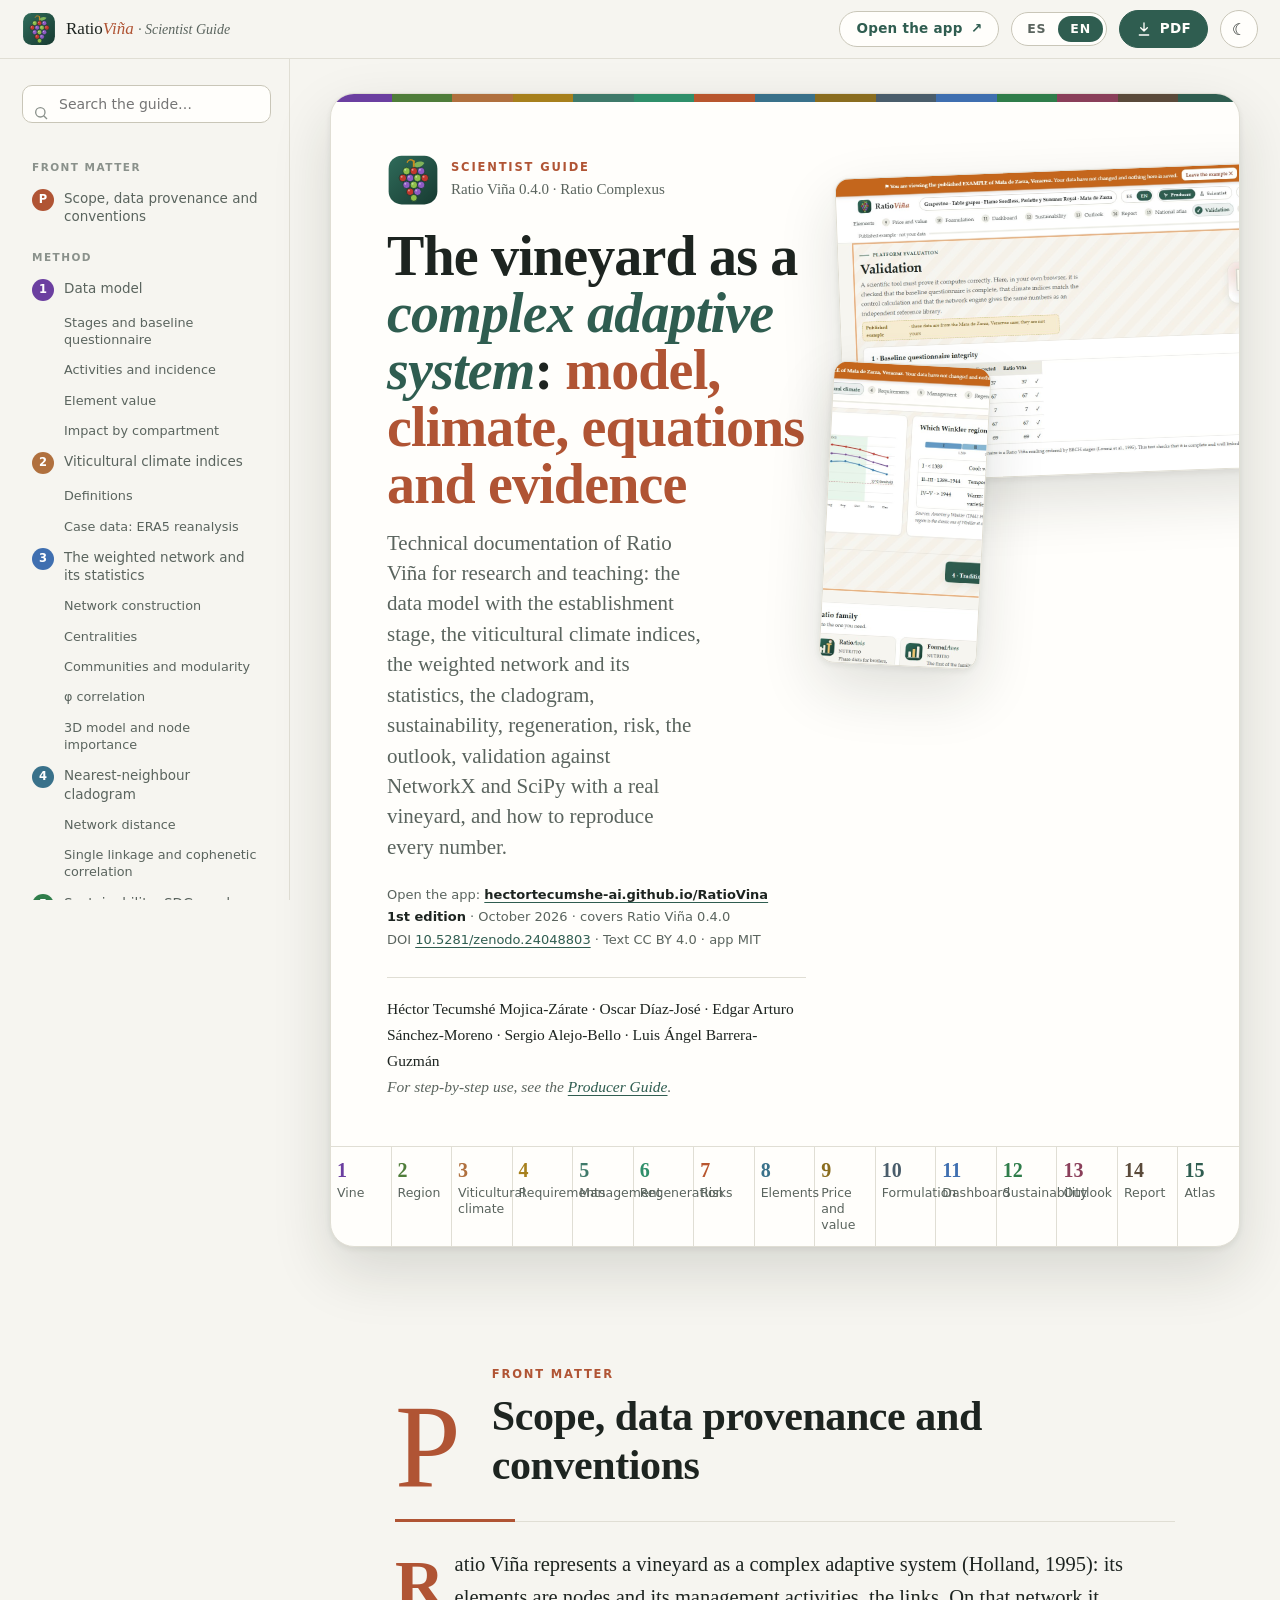
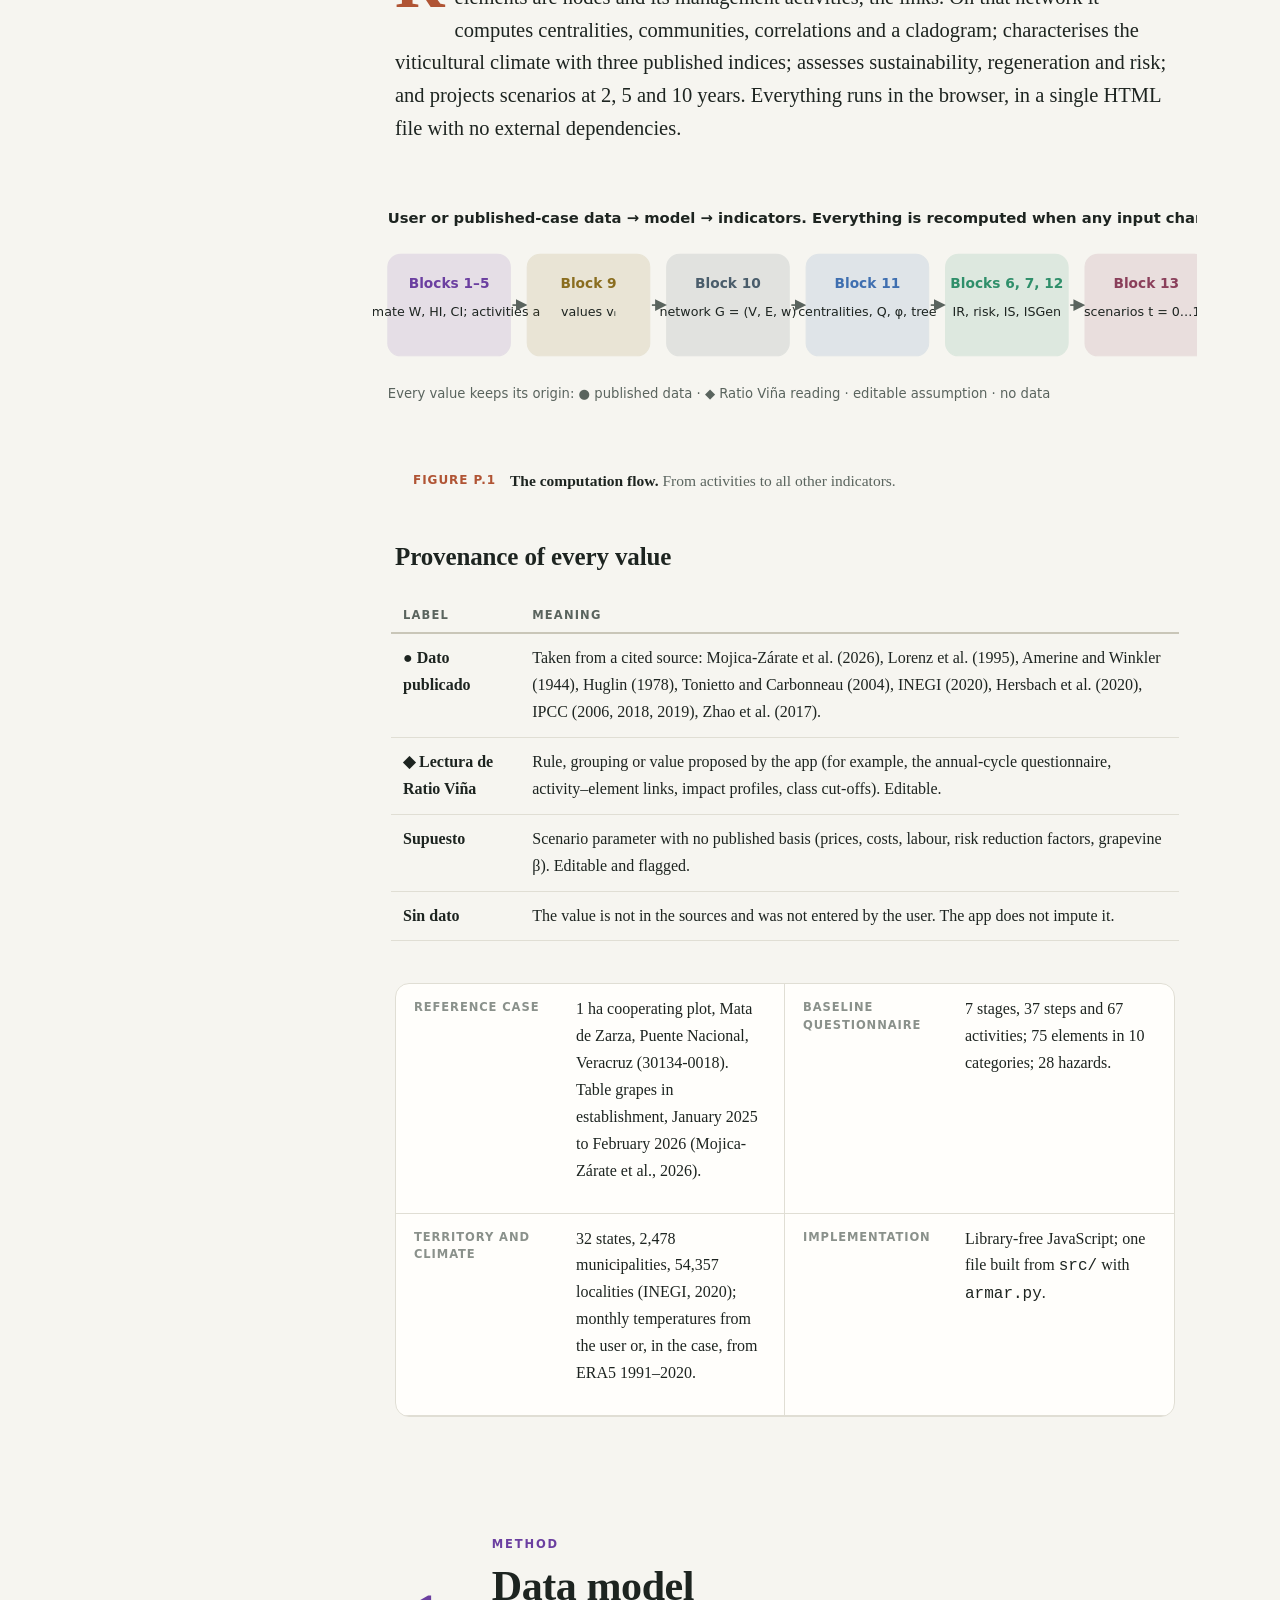
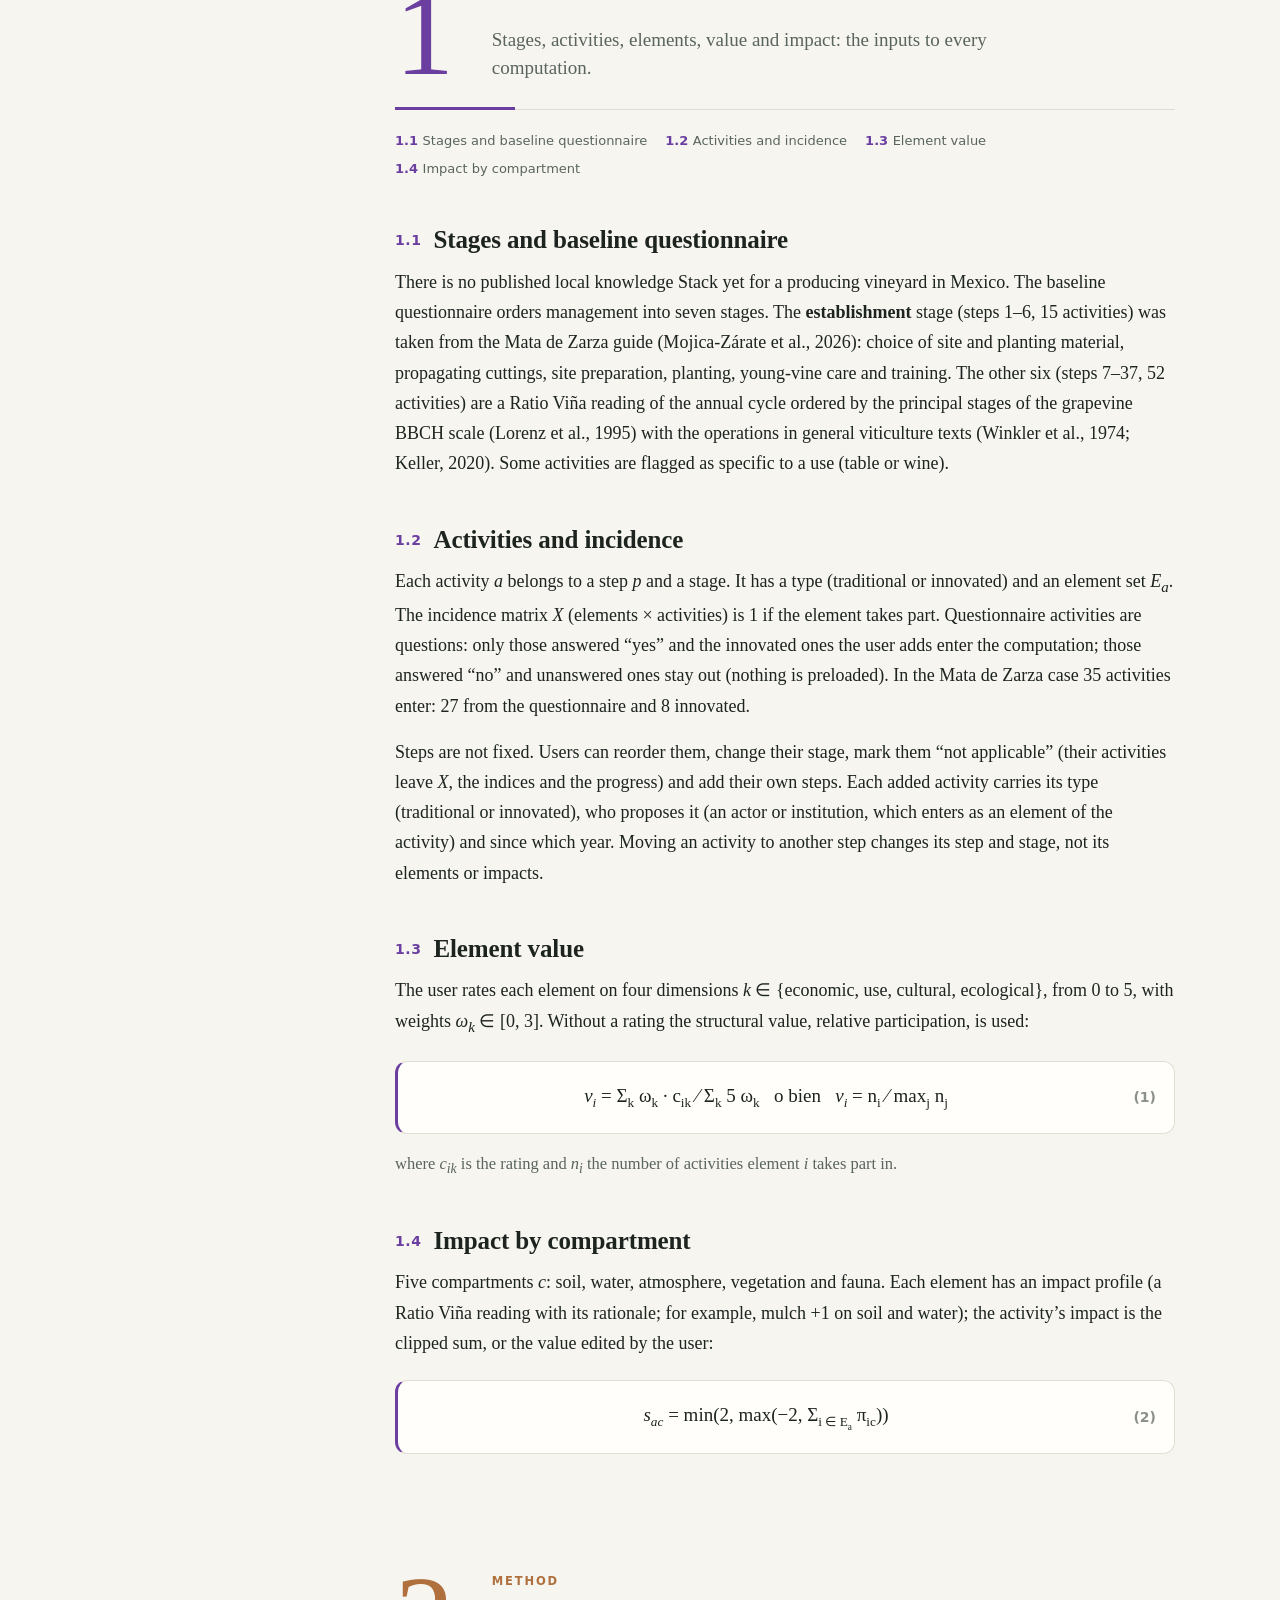
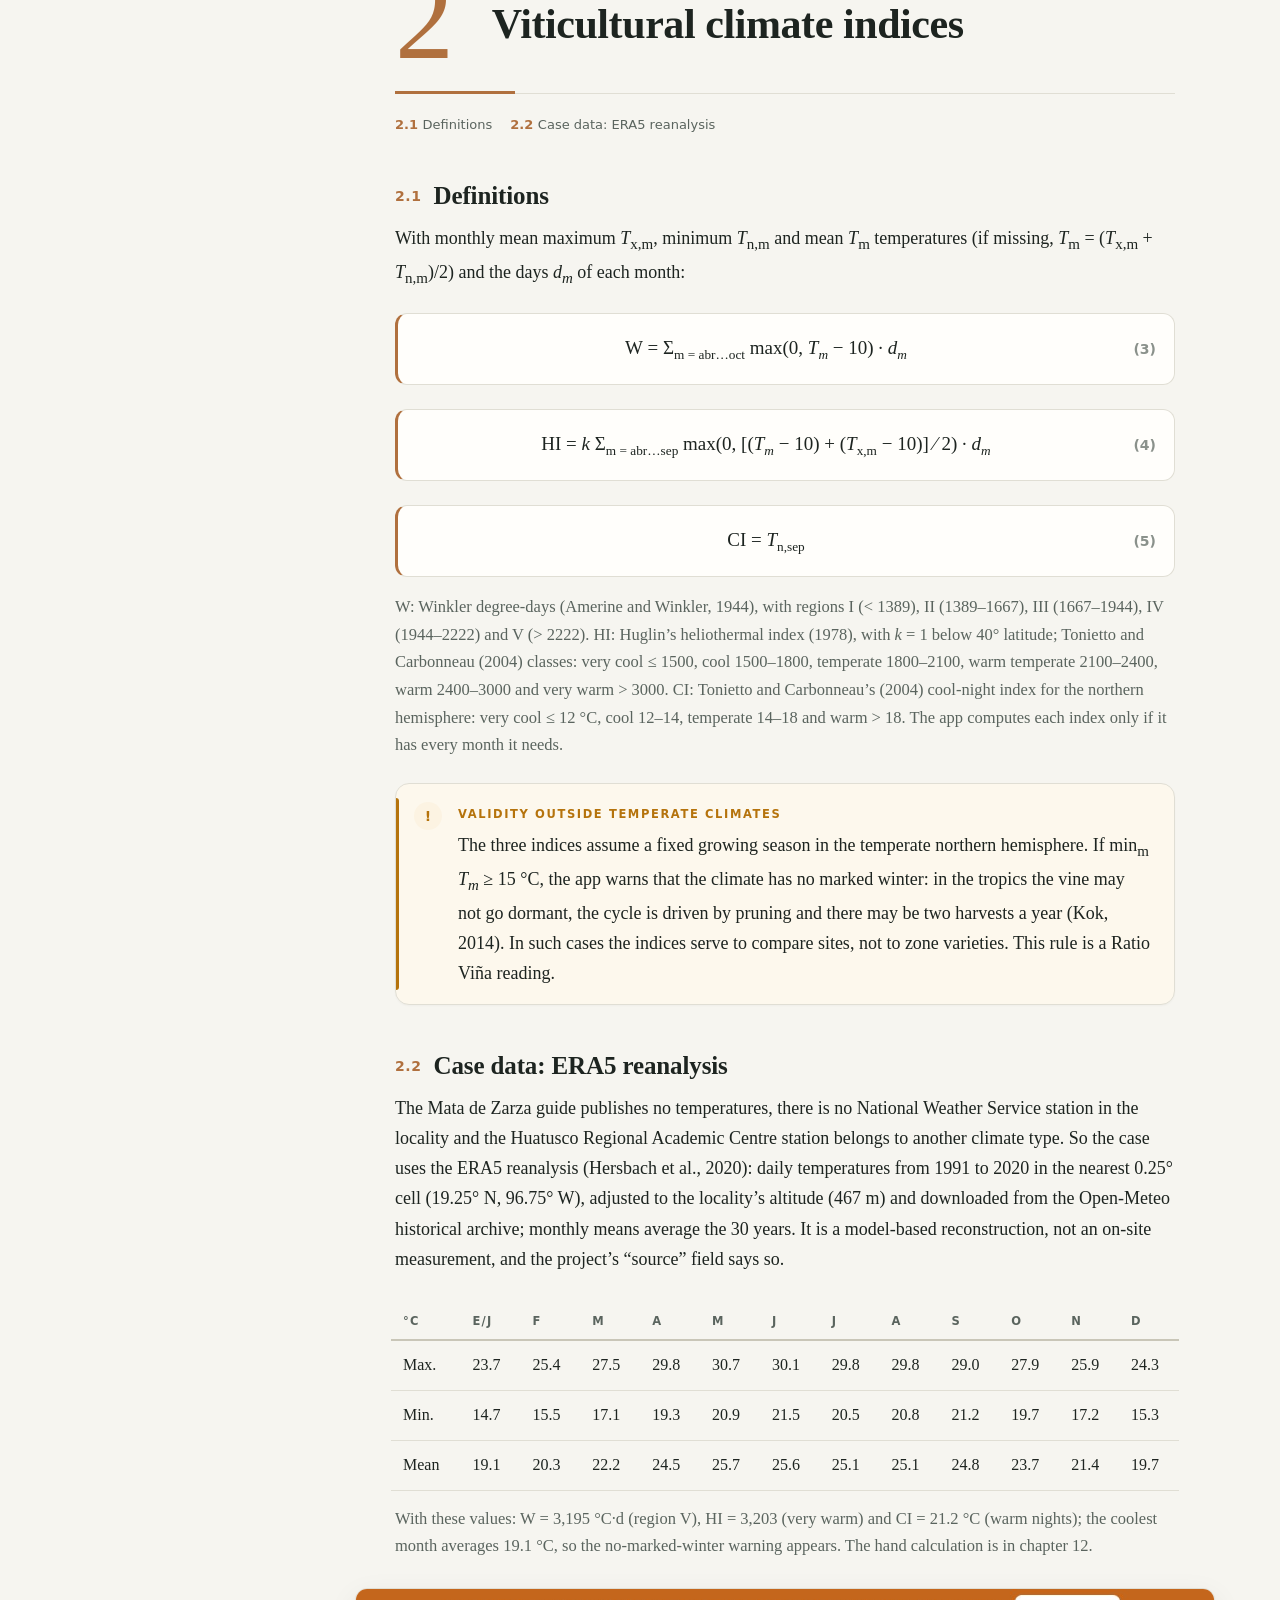
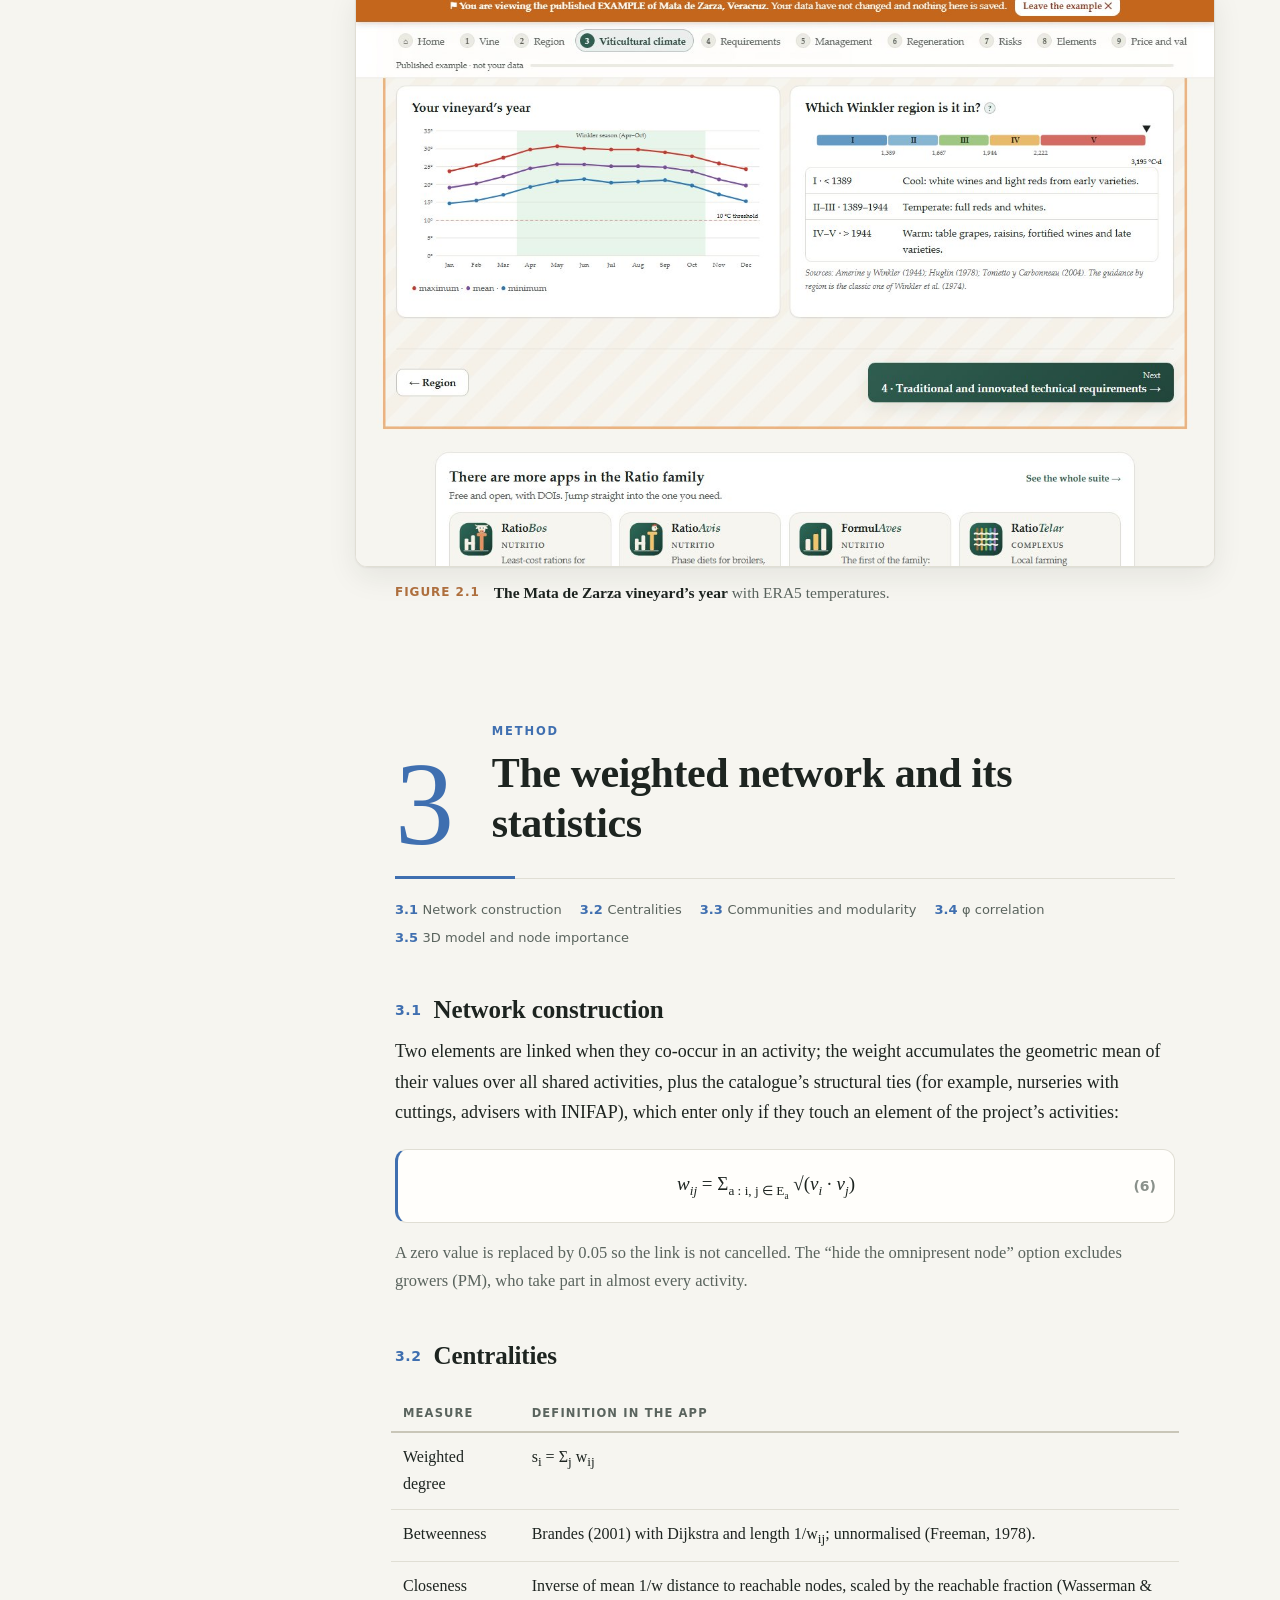
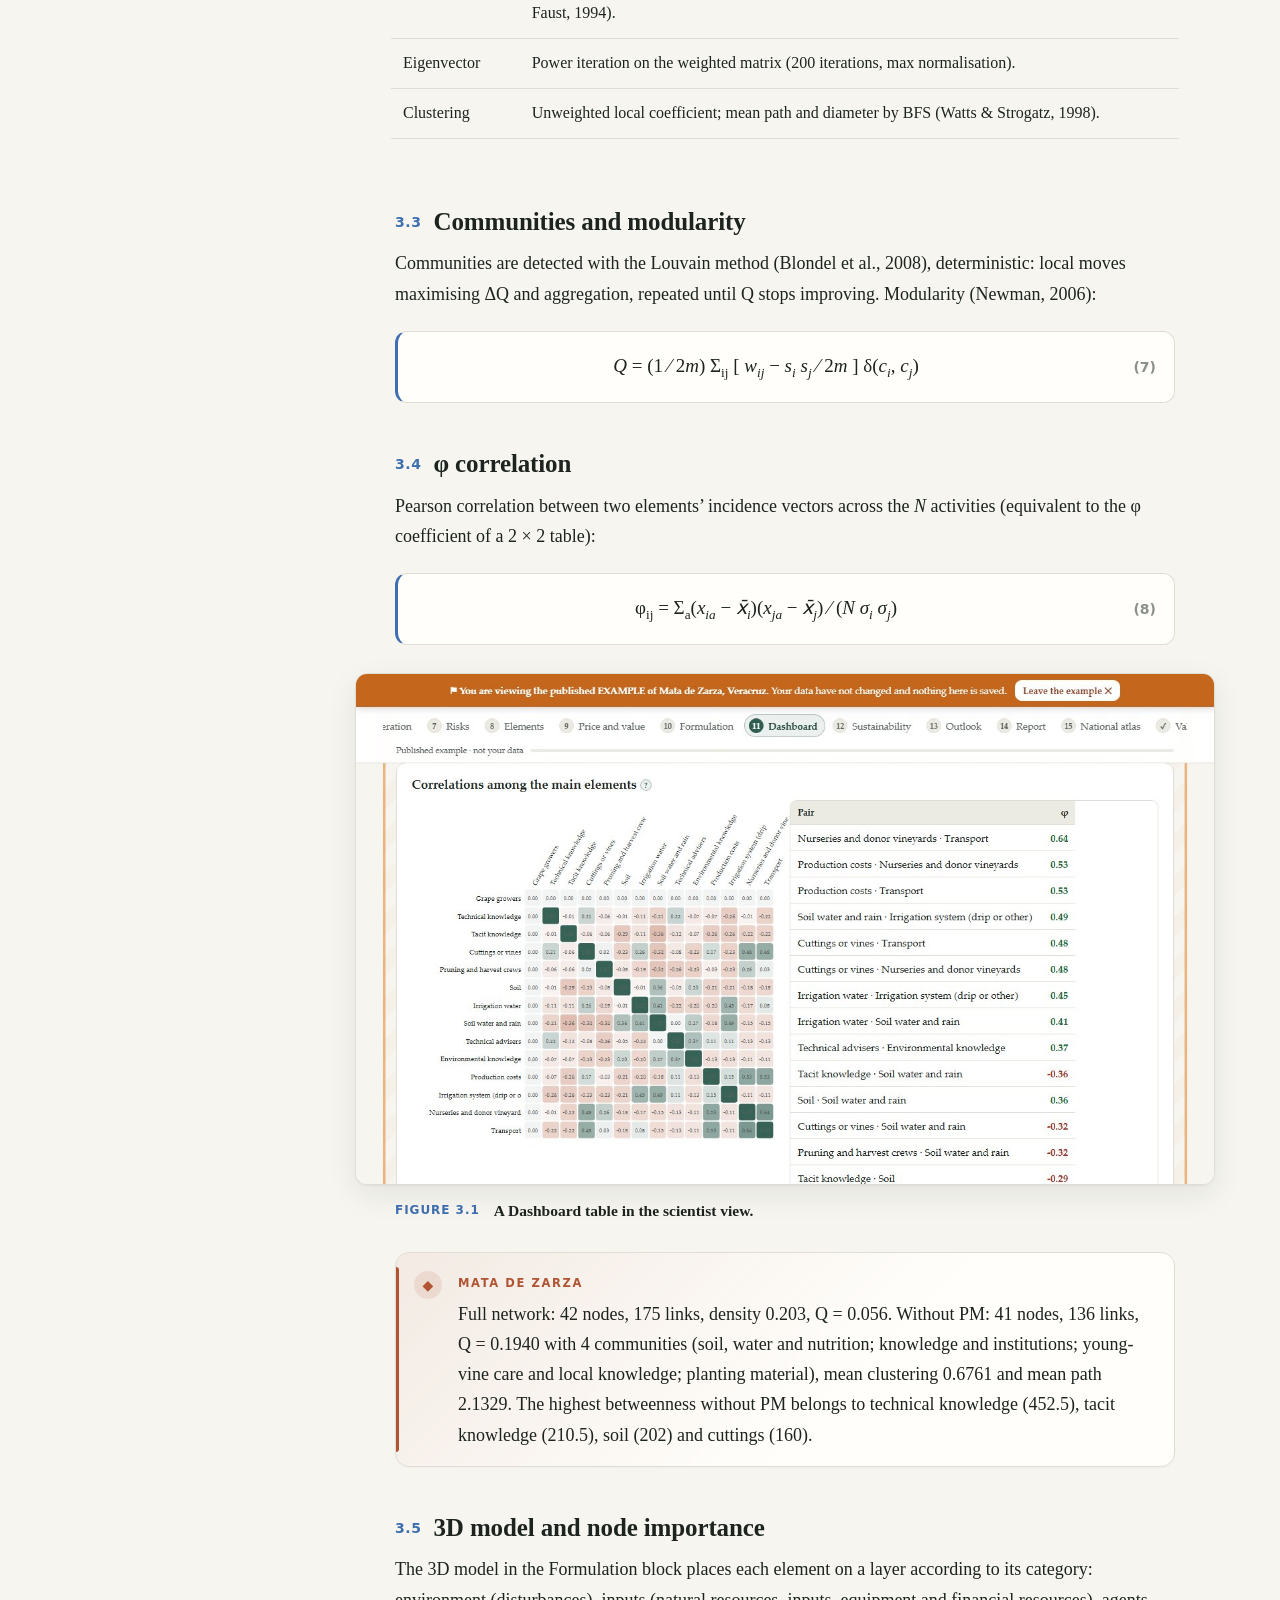
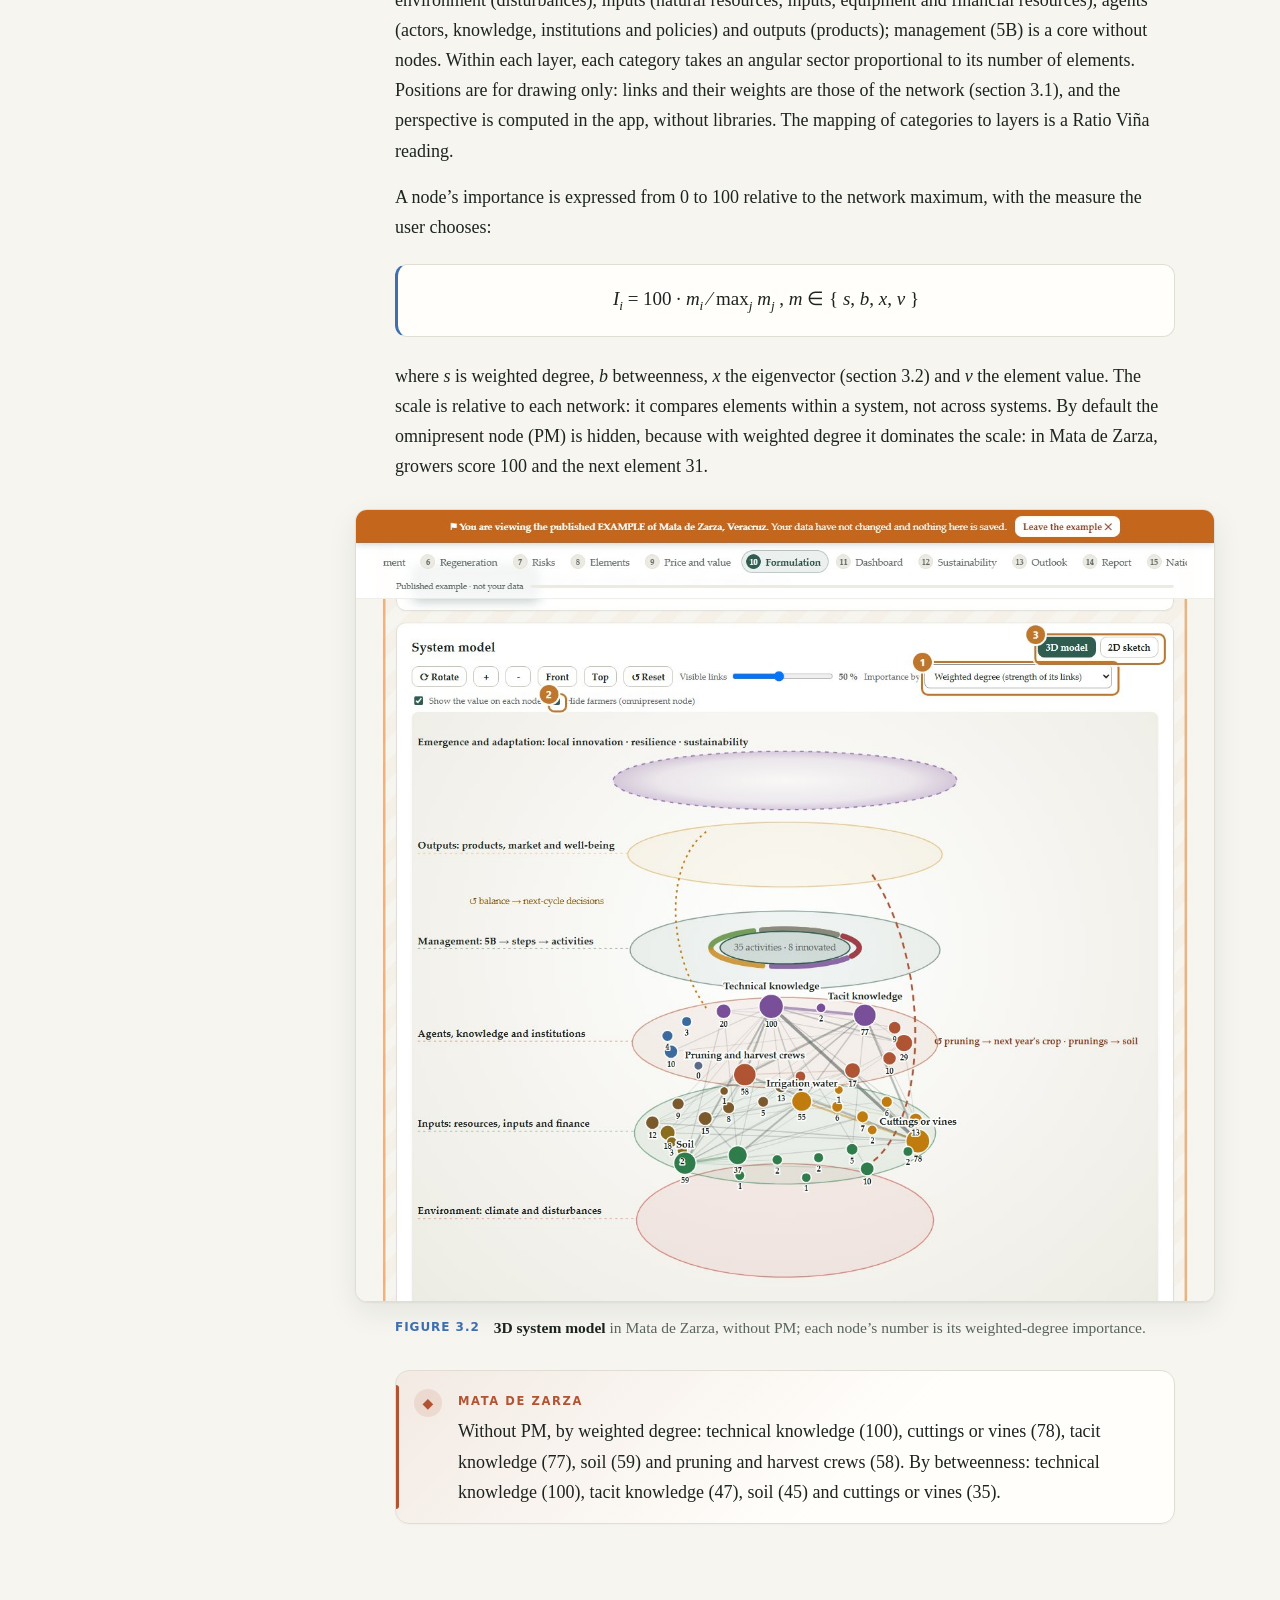
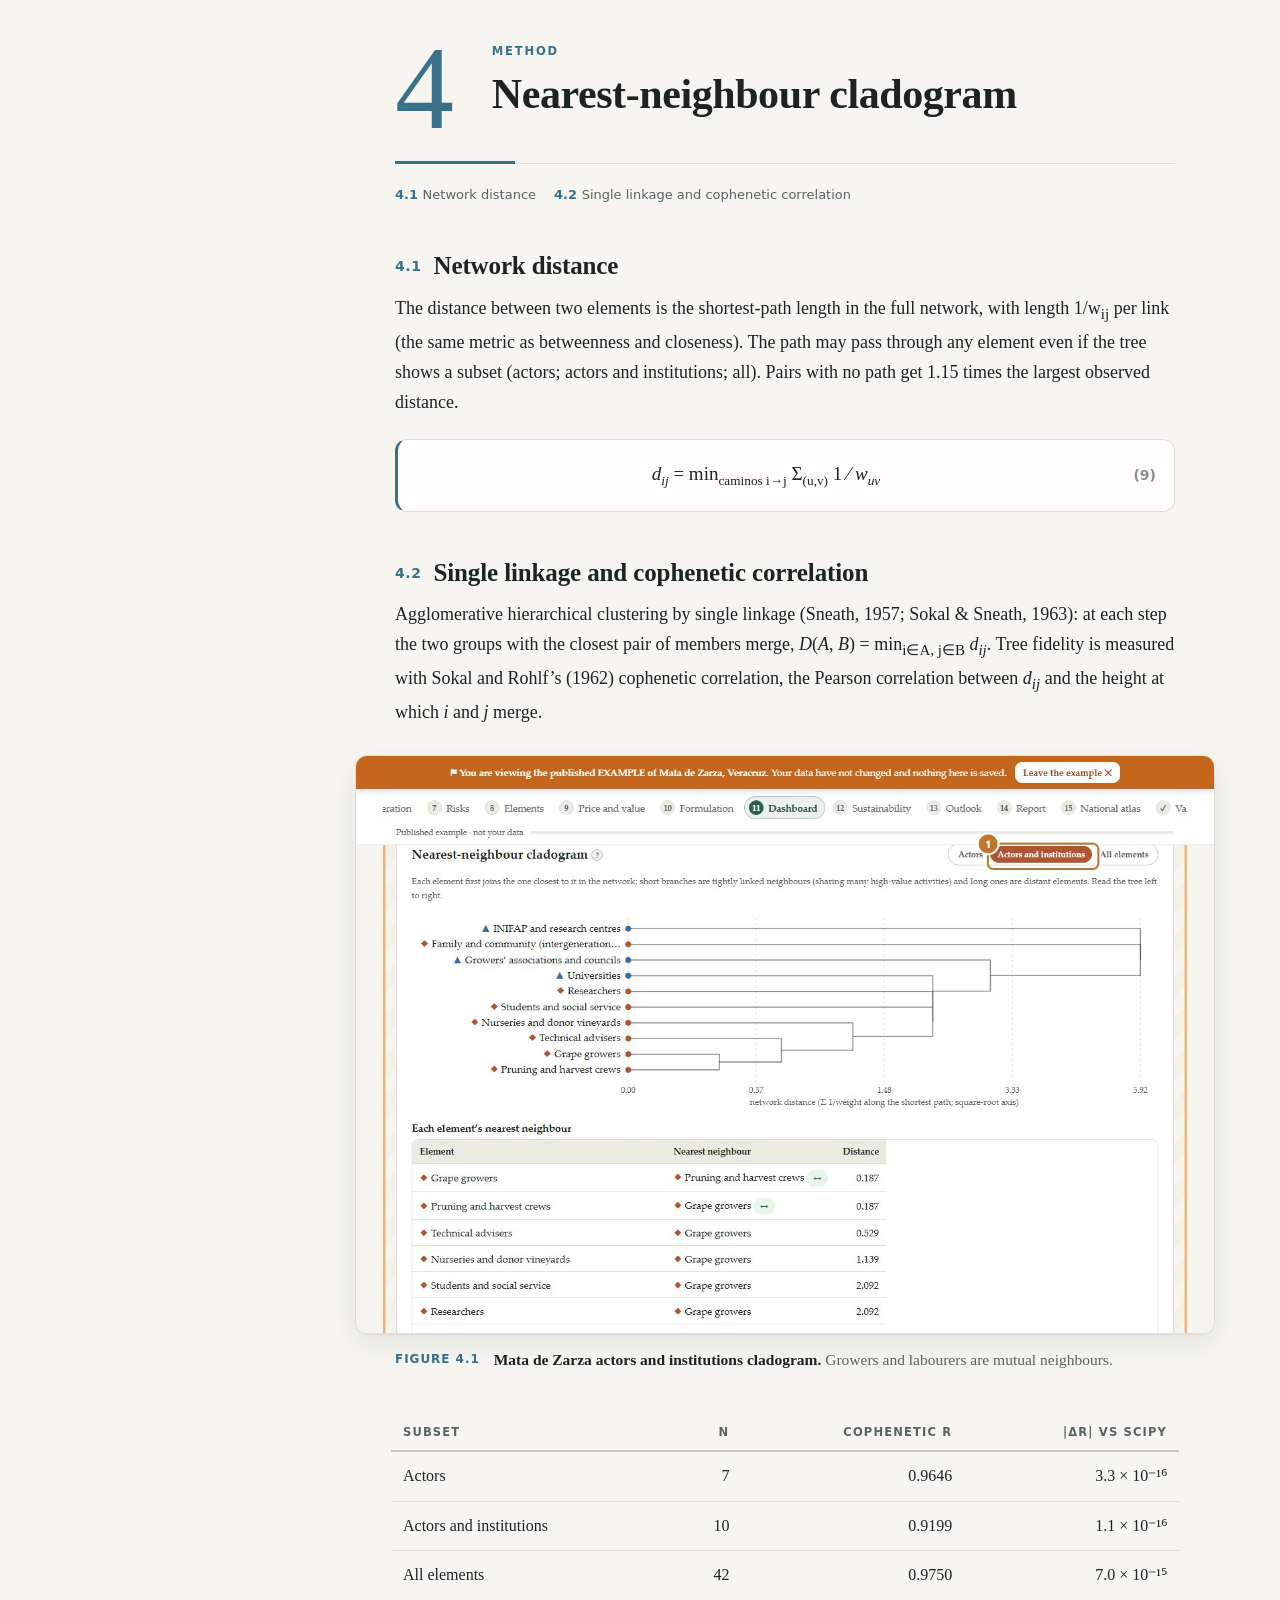
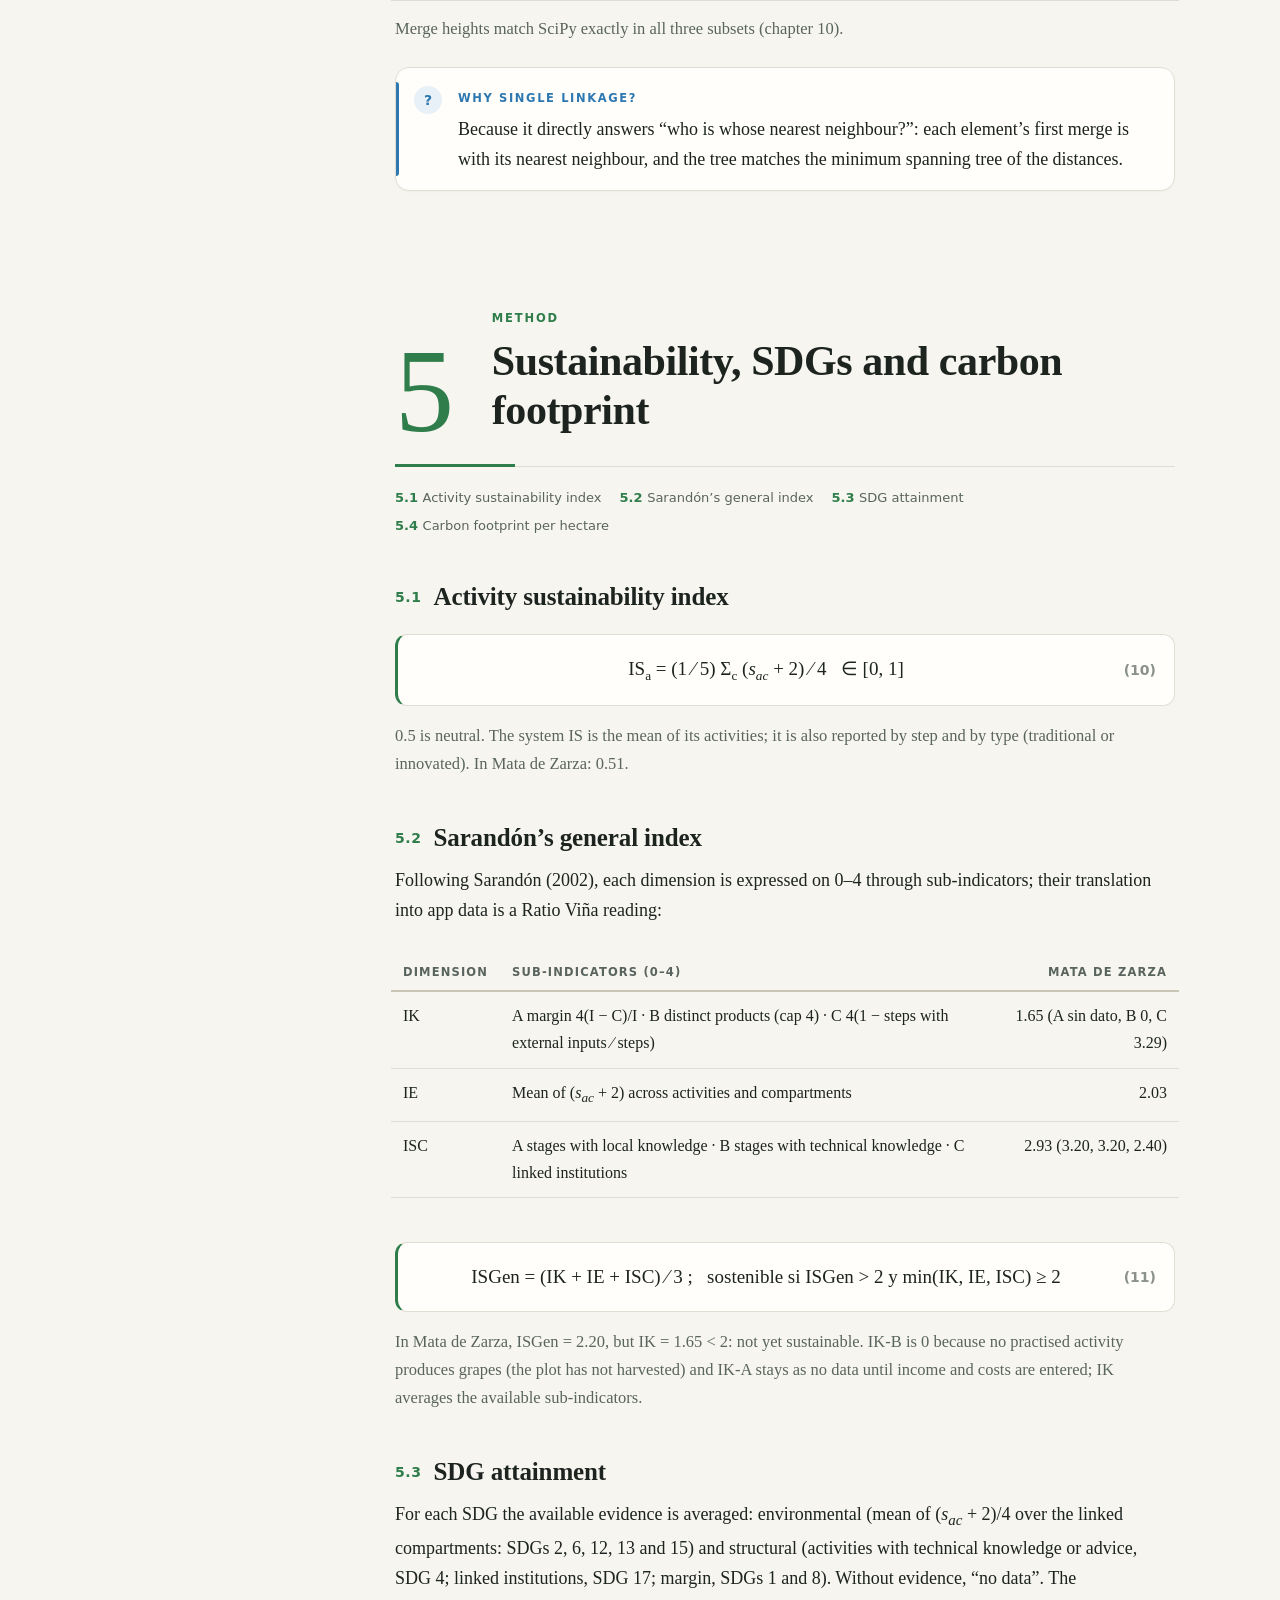
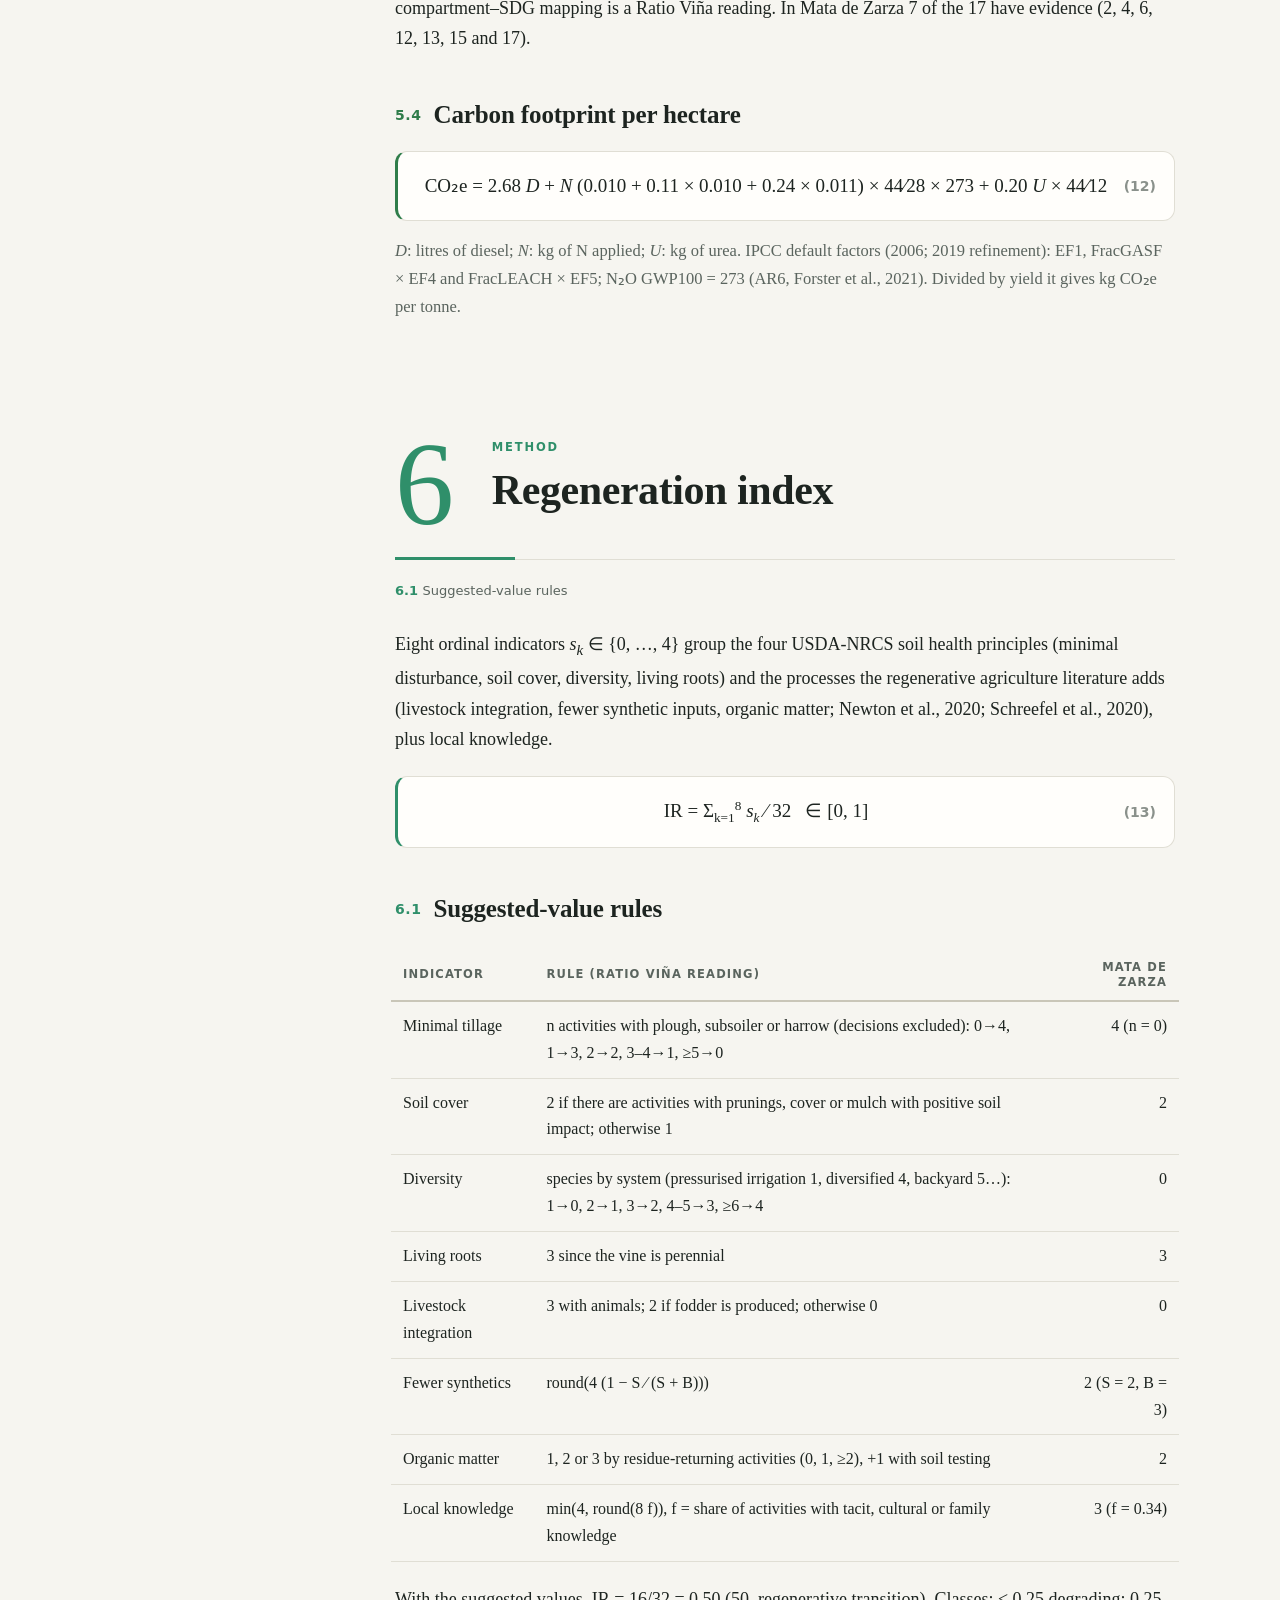
==== commit 947c222f: "Instructivos: enlaces públicos en el HTML y en los PDF (antes apuntaban a localhost), enlace a la ap" ====
--- a/instructivo-cientifico.html
+++ b/instructivo-cientifico.html
@@ -425,14 +425,14 @@
 
 <header class="top">
   <button class="ib" id="menuBtn" aria-label="Índice / Contents">☰</button>
-  <a class="brand" href="./" title="Ratio Viña">
+  <a class="brand" href="https://hectortecumshe-ai.github.io/RatioVina/" title="Ratio Viña">
     <img src="logo.svg" alt="">
     <span>Ratio<i>Viña</i> <small lang="es">· Instructivo del Científico</small><small lang="en">· Scientist Guide</small></span>
   </a>
   <span class="sp"></span>
-  <a class="btn ghost no-print" href="./" target="_blank" rel="noopener"><span lang="es">Abrir la app</span><span lang="en">Open the app</span> ↗</a>
+  <a class="btn ghost no-print" href="https://hectortecumshe-ai.github.io/RatioVina/" target="_blank" rel="noopener"><span lang="es">Abrir la app</span><span lang="en">Open the app</span> ↗</a>
   <div class="seg" role="group" aria-label="Idioma / Language"><button data-lang="es">ES</button><button data-lang="en">EN</button></div>
-  <a class="btn pdf" id="pdfBtn" title="PDF" href="instructivo/RatioVina-Instructivo-Cientifico.pdf" download><svg viewBox="0 0 24 24" fill="none" stroke="currentColor" stroke-width="2" stroke-linecap="round" stroke-linejoin="round"><path d="M12 3v12m0 0l-5-5m5 5l5-5M5 21h14"/></svg><span>PDF</span></a>
+  <a class="btn pdf" id="pdfBtn" title="PDF" href="https://hectortecumshe-ai.github.io/RatioVina/instructivo/RatioVina-Instructivo-Cientifico.pdf" download><svg viewBox="0 0 24 24" fill="none" stroke="currentColor" stroke-width="2" stroke-linecap="round" stroke-linejoin="round"><path d="M12 3v12m0 0l-5-5m5 5l5-5M5 21h14"/></svg><span>PDF</span></a>
   <button class="ib" id="temaBtn" aria-label="Tema / Theme">☾</button>
   <div id="leido"></div>
 </header>
@@ -460,11 +460,12 @@
       <p class="sub" lang="es">Documentación técnica de Ratio Viña para investigación y docencia: el modelo de datos con la etapa de establecimiento, los índices de clima vitícola, la red ponderada y su estadística, el cladograma, la sostenibilidad, la regeneración, el riesgo, la prospectiva, la validación frente a NetworkX y SciPy con un viñedo real y cómo reproducir cada número.</p>
       <p class="sub" lang="en">Technical documentation of Ratio Viña for research and teaching: the data model with the establishment stage, the viticultural climate indices, the weighted network and its statistics, the cladogram, sustainability, regeneration, risk, the outlook, validation against NetworkX and SciPy with a real vineyard, and how to reproduce every number.</p>
       <div class="meta">
+        <div class="app-web"><span lang="es">Abrir la app:</span><span lang="en">Open the app:</span> <a href="https://hectortecumshe-ai.github.io/RatioVina/"><b>hectortecumshe-ai.github.io/RatioVina</b></a></div>
         <div lang="es"><b>1.ª edición</b> · octubre de 2026 · describe Ratio Viña 0.4.0</div>
         <div lang="en"><b>1st edition</b> · October 2026 · covers Ratio Viña 0.4.0</div>
-        <div>DOI <a href="https://doi.org/10.5281/zenodo.23904215">10.5281/zenodo.23904215</a> · <span lang="es">Texto CC BY 4.0 · app MIT</span><span lang="en">Text CC BY 4.0 · app MIT</span></div>
+        <div>DOI <a href="https://doi.org/10.5281/zenodo.24048803">10.5281/zenodo.24048803</a> · <span lang="es">Texto CC BY 4.0 · app MIT</span><span lang="en">Text CC BY 4.0 · app MIT</span></div>
       </div>
-      <div class="who">Héctor Tecumshé Mojica-Zárate · Oscar Díaz-José · Edgar Arturo Sánchez-Moreno · Sergio Alejo-Bello · Luis Ángel Barrera-Guzmán<br><span lang="es">Para el uso paso a paso, consulta el <a href="instructivo-productor.html">Instructivo del Productor</a>.</span><span lang="en">For step-by-step use, see the <a href="instructivo-productor.html">Producer Guide</a>.</span></div>
+      <div class="who">Héctor Tecumshé Mojica-Zárate · Oscar Díaz-José · Edgar Arturo Sánchez-Moreno · Sergio Alejo-Bello · Luis Ángel Barrera-Guzmán<br><span lang="es">Para el uso paso a paso, consulta el <a href="https://hectortecumshe-ai.github.io/RatioVina/instructivo-productor.html">Instructivo del Productor</a>.</span><span lang="en">For step-by-step use, see the <a href="https://hectortecumshe-ai.github.io/RatioVina/instructivo-productor.html">Producer Guide</a>.</span></div>
     </div>
     <div class="art" aria-hidden="true">
       <div class="frame"><img lang="es" src="instructivo/img/validacion-es.jpg" alt=""><img lang="en" src="instructivo/img/validacion-en.jpg" alt=""></div>
@@ -980,7 +981,7 @@
   </ol>
   <h3 id="b-citar-guia"><span lang="es">Cómo citar este instructivo</span><span lang="en">How to cite this guide</span></h3>
   <p class="where" lang="es">APA, 7.ª ed.</p><p class="where" lang="en">APA 7th ed.</p>
-  <p lang="es">Mojica-Zárate, H. T., Díaz-José, O., Sánchez-Moreno, E. A., Alejo-Bello, S., y Barrera-Guzmán, L. Á. (2026). <i>Ratio Viña: Instructivo del Científico</i> (1.ª ed., actualizada). Zenodo. https://doi.org/10.5281/zenodo.23904215</p><p lang="en">Mojica-Zárate, H. T., Díaz-José, O., Sánchez-Moreno, E. A., Alejo-Bello, S., &amp; Barrera-Guzmán, L. Á. (2026). <i>Ratio Viña: Scientist Guide</i> (1st ed., updated). Zenodo. https://doi.org/10.5281/zenodo.23904215</p>
+  <p lang="es">Mojica-Zárate, H. T., Díaz-José, O., Sánchez-Moreno, E. A., Alejo-Bello, S., y Barrera-Guzmán, L. Á. (2026). <i>Ratio Viña: Instructivo del Científico</i> (1.ª ed., actualizada). Zenodo. https://doi.org/10.5281/zenodo.24048803</p><p lang="en">Mojica-Zárate, H. T., Díaz-José, O., Sánchez-Moreno, E. A., Alejo-Bello, S., &amp; Barrera-Guzmán, L. Á. (2026). <i>Ratio Viña: Scientist Guide</i> (1st ed., updated). Zenodo. https://doi.org/10.5281/zenodo.24048803</p>
   <h3 id="b-citar"><span lang="es">Cómo citar el software</span><span lang="en">How to cite the software</span></h3>
   <p lang="es">Mojica-Zárate, H. T., Díaz-José, O., Sánchez-Moreno, E. A., Alejo-Bello, S., y Barrera-Guzmán, L. Á. (2026). <i>Ratio Viña: el conocimiento local de la vid en México como sistema complejo adaptativo, con índices de regeneración y riesgo</i> (Versión 0.4.0) [Software]. Zenodo. https://doi.org/10.5281/zenodo.23439305</p>
   <p lang="en">Mojica-Zárate, H. T., Díaz-José, O., Sánchez-Moreno, E. A., Alejo-Bello, S., &amp; Barrera-Guzmán, L. Á. (2026). <i>Ratio Viña: local grapevine knowledge in Mexico as a complex adaptive system, with regeneration and risk indices</i> (Version 0.4.0) [Software]. Zenodo. https://doi.org/10.5281/zenodo.23439305</p>
@@ -992,7 +993,7 @@
   <p lang="es">ORCID del autor de correspondencia (Héctor Tecumshé Mojica-Zárate): 0000-0002-9067-3983.</p>
   <p lang="en">Corresponding author ORCID (Héctor Tecumshé Mojica-Zárate): 0000-0002-9067-3983.</p>
   <p><span class="isbn" lang="es">ISBN: en trámite ante el INDAUTOR</span><span class="isbn" lang="en">ISBN: application in progress (INDAUTOR, Mexico)</span><br>
-     <span lang="es">DOI de este instructivo: <a href="https://doi.org/10.5281/zenodo.23904215">10.5281/zenodo.23904215</a> · DOI de la aplicación: <a href="https://doi.org/10.5281/zenodo.23439305">10.5281/zenodo.23439305</a></span><span lang="en">DOI of this guide: <a href="https://doi.org/10.5281/zenodo.23904215">10.5281/zenodo.23904215</a> · DOI of the app: <a href="https://doi.org/10.5281/zenodo.23439305">10.5281/zenodo.23439305</a></span></p>
+     <span lang="es">DOI de este instructivo: <a href="https://doi.org/10.5281/zenodo.24048803">10.5281/zenodo.24048803</a> · DOI de la aplicación: <a href="https://doi.org/10.5281/zenodo.23439305">10.5281/zenodo.23439305</a></span><span lang="en">DOI of this guide: <a href="https://doi.org/10.5281/zenodo.24048803">10.5281/zenodo.24048803</a> · DOI of the app: <a href="https://doi.org/10.5281/zenodo.23439305">10.5281/zenodo.23439305</a></span></p>
   <p lang="es">Texto y figuras bajo licencia Creative Commons Atribución 4.0 Internacional (CC BY 4.0); la aplicación, bajo licencia MIT. Puedes copiar, adaptar y compartir este instructivo citando a sus autores. Las capturas de pantalla son de la aplicación Ratio Viña 0.4.0. Composición tipográfica en Palatino Linotype.</p>
   <p lang="en">Text and figures under the Creative Commons Attribution 4.0 International licence (CC BY 4.0); the app under the MIT licence. You may copy, adapt and share this guide crediting its authors. Screenshots are from the Ratio Viña 0.4.0 app. Typeset in Palatino Linotype.</p>
 </div>
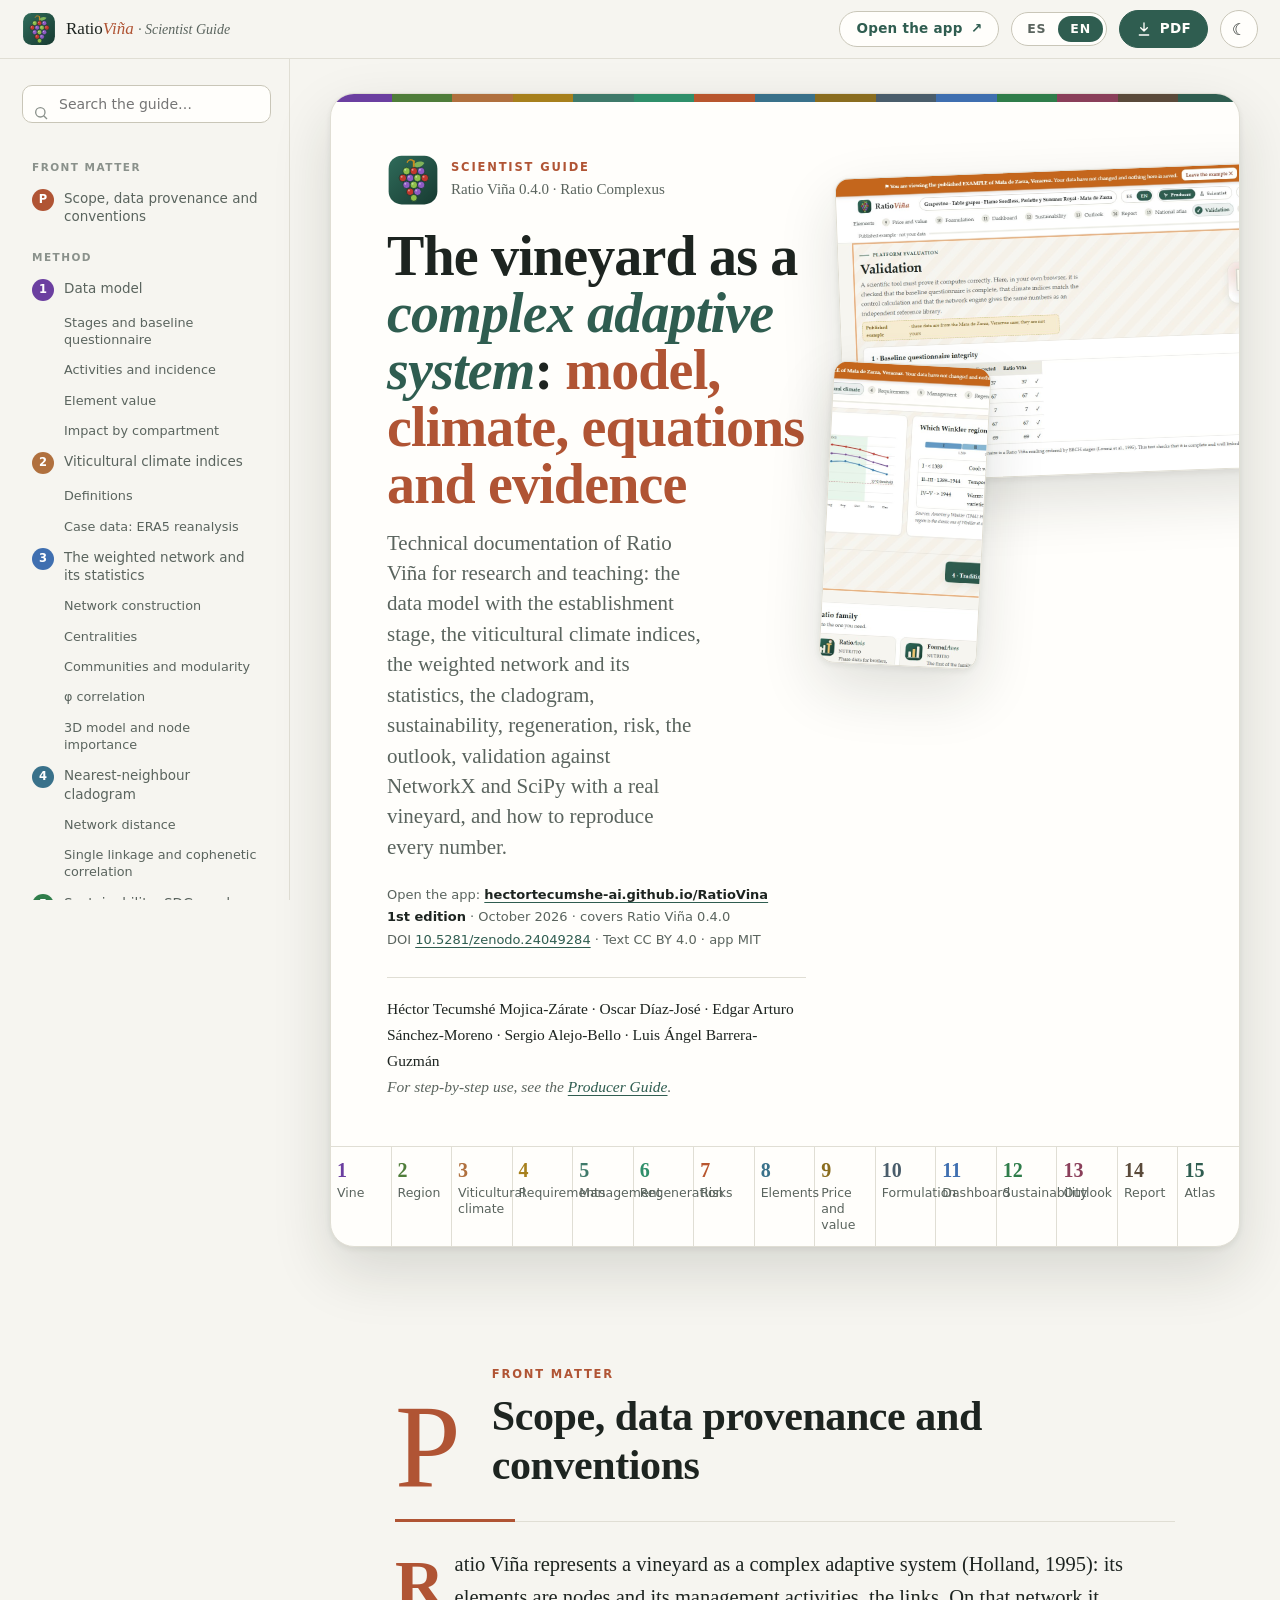
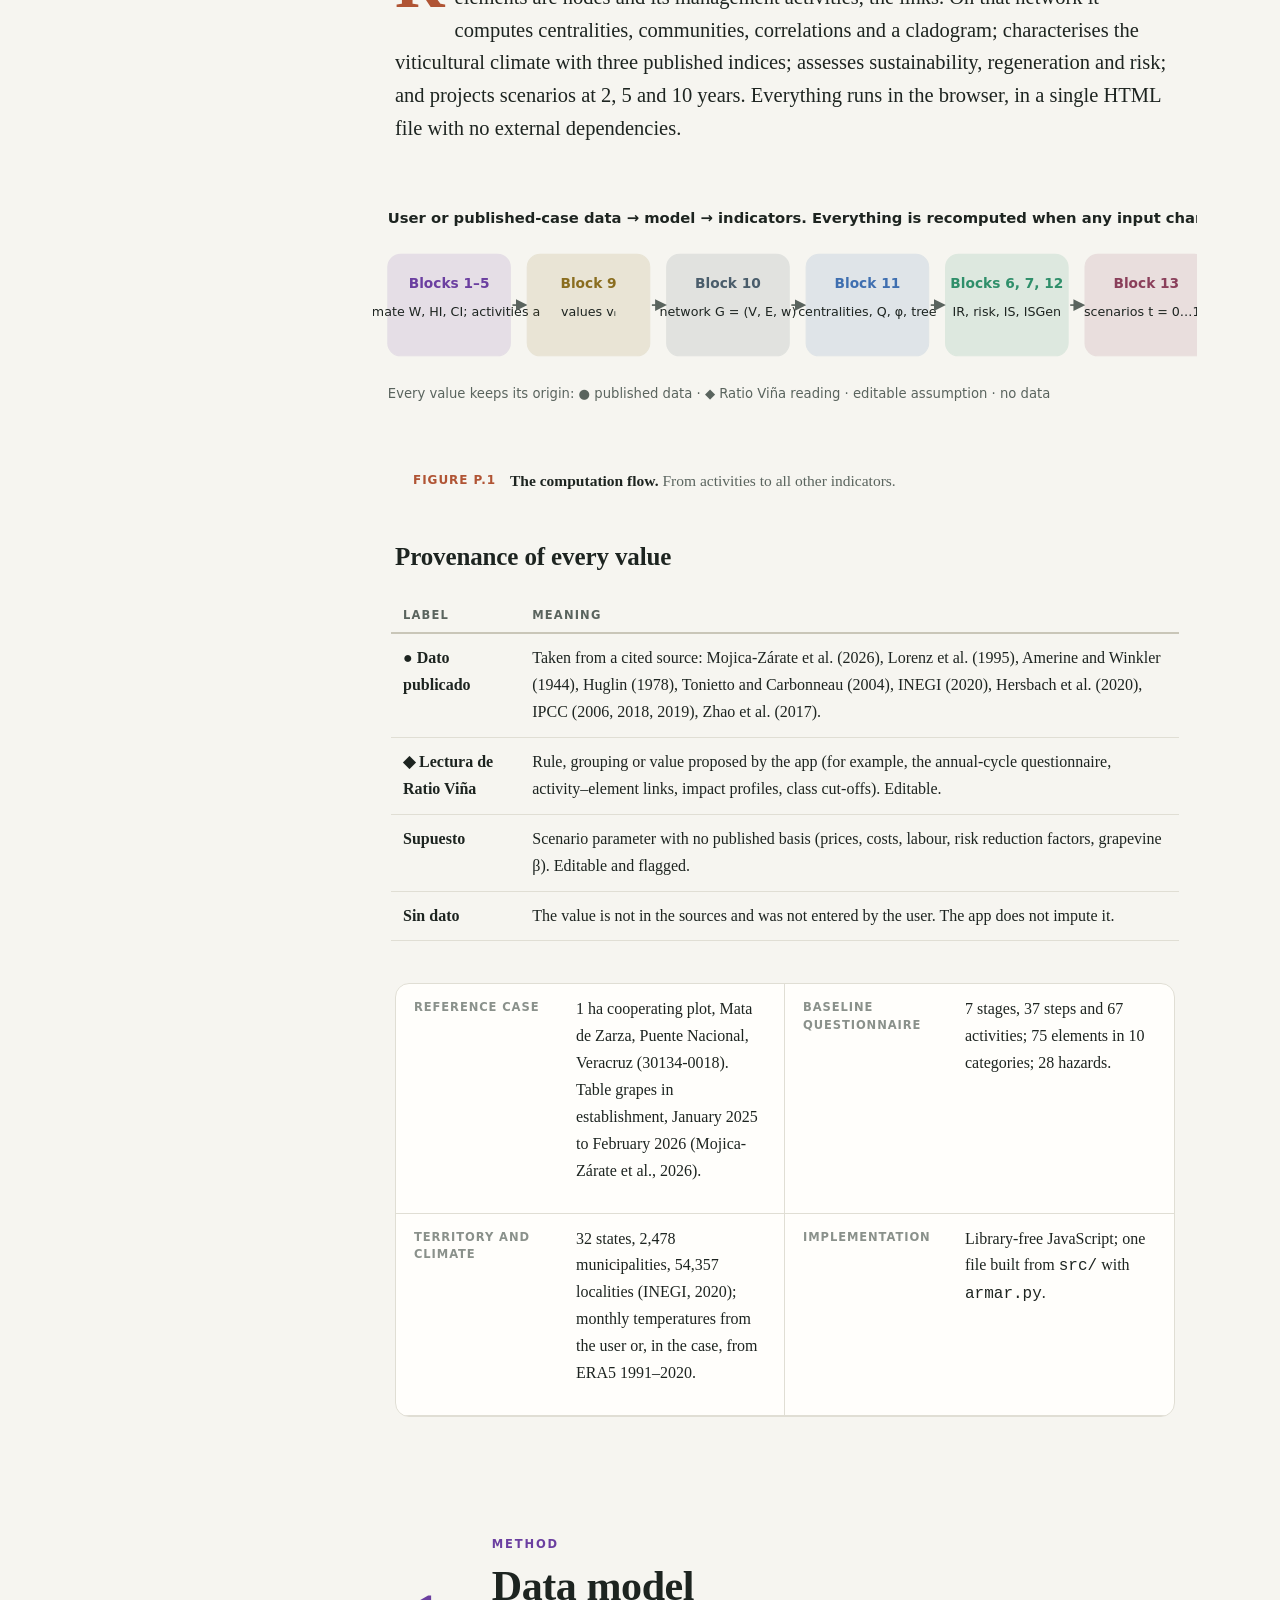
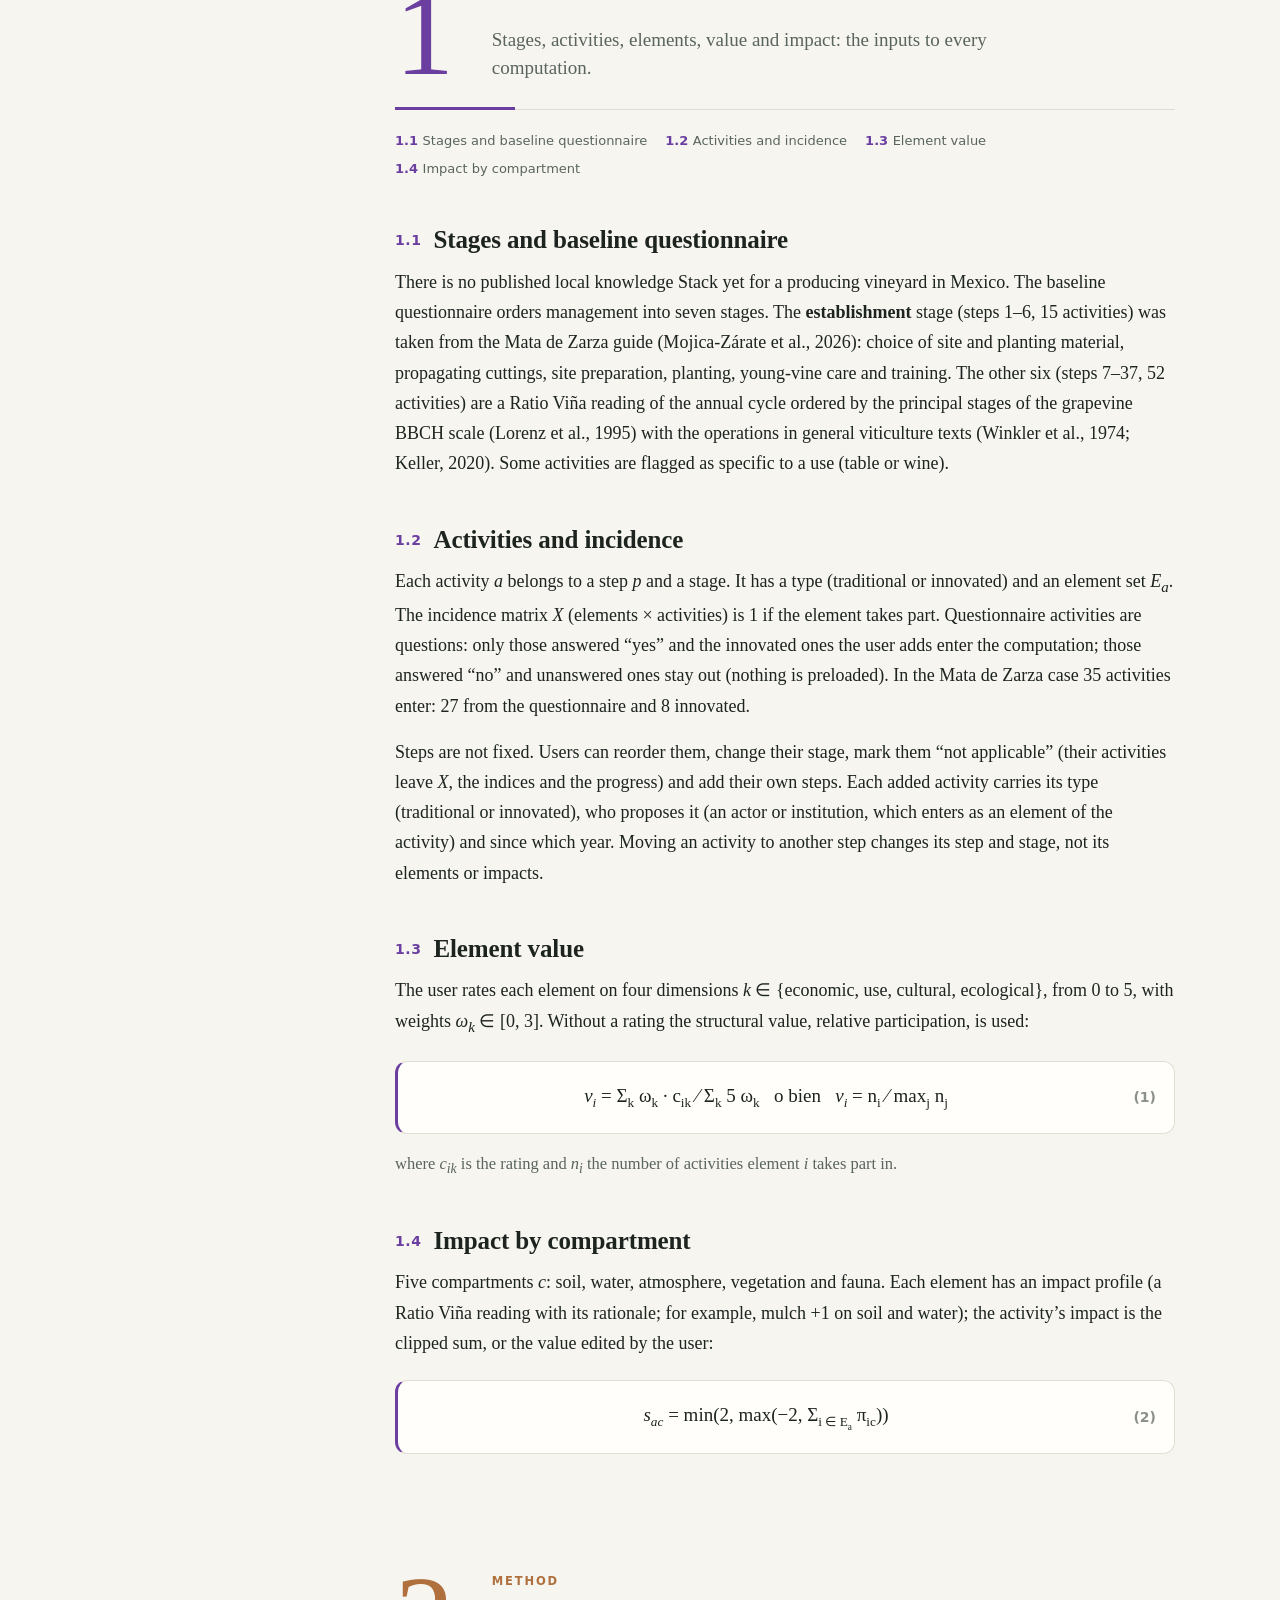
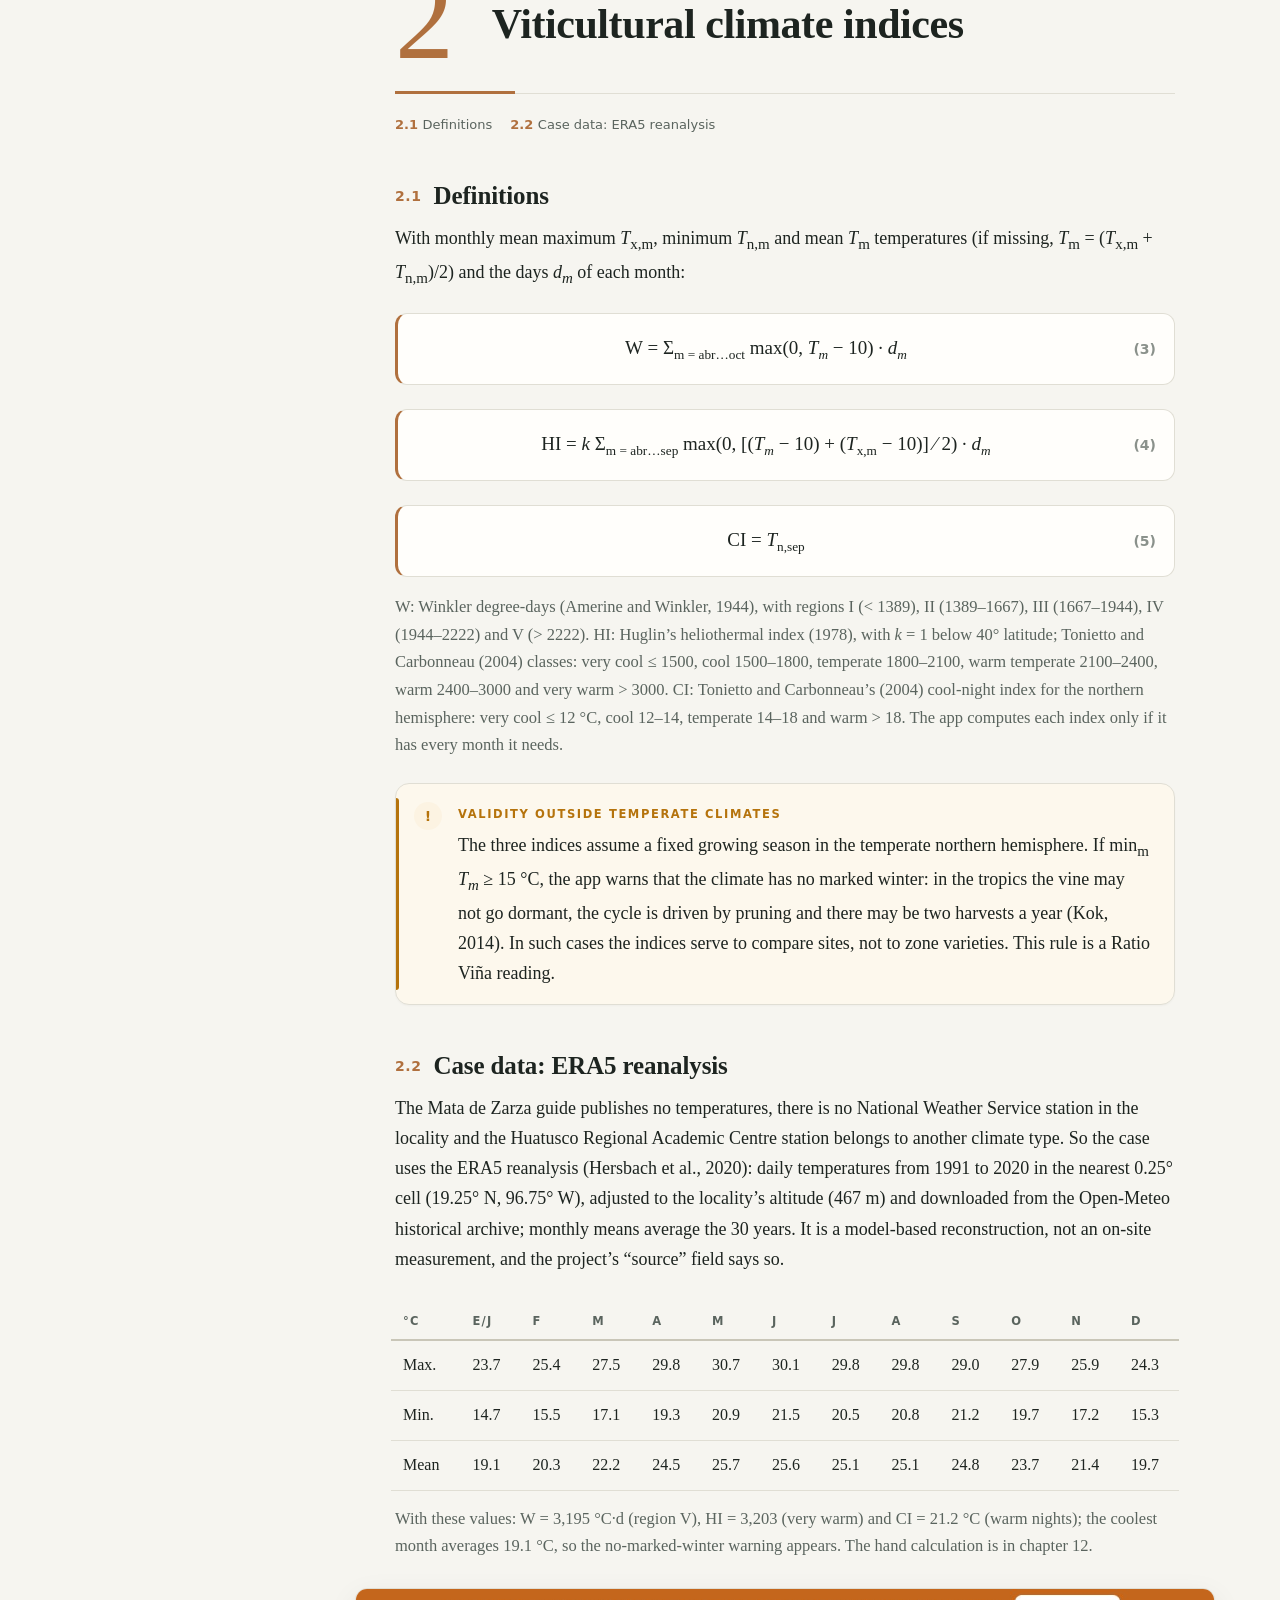
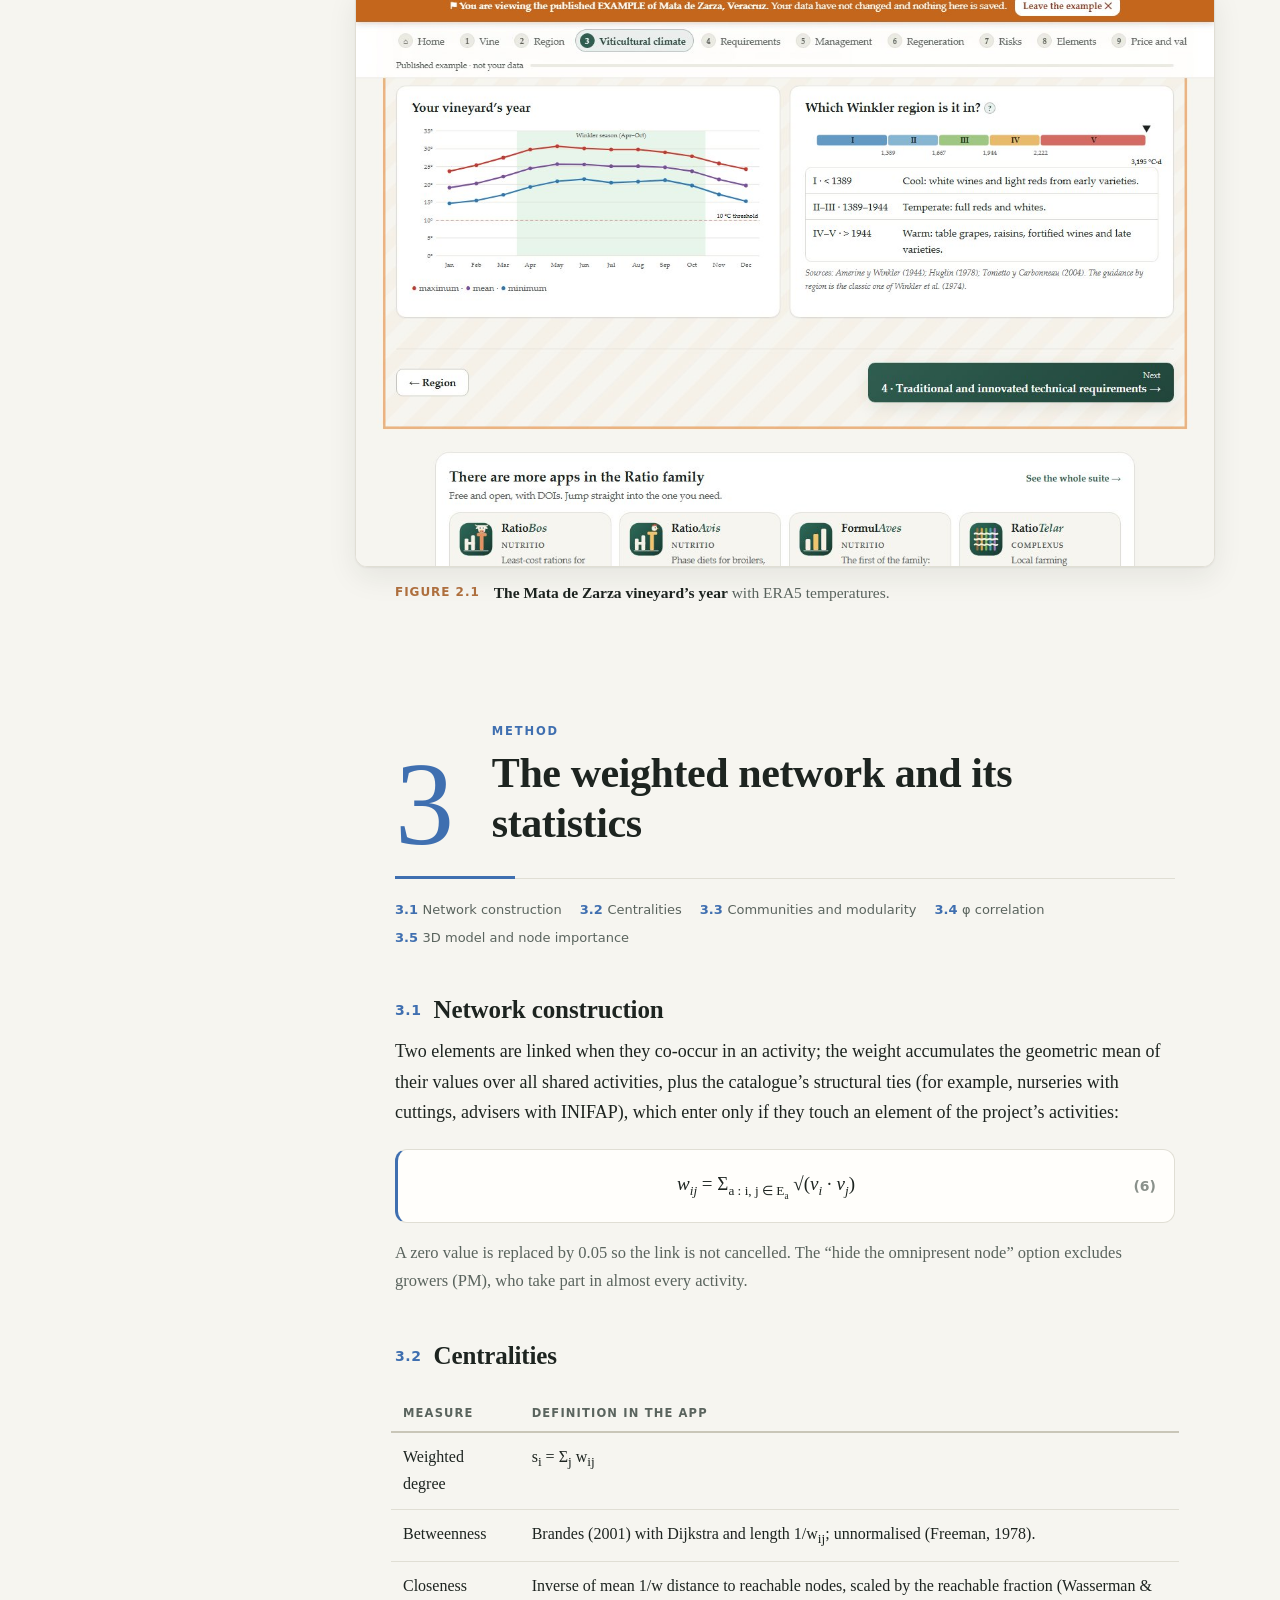
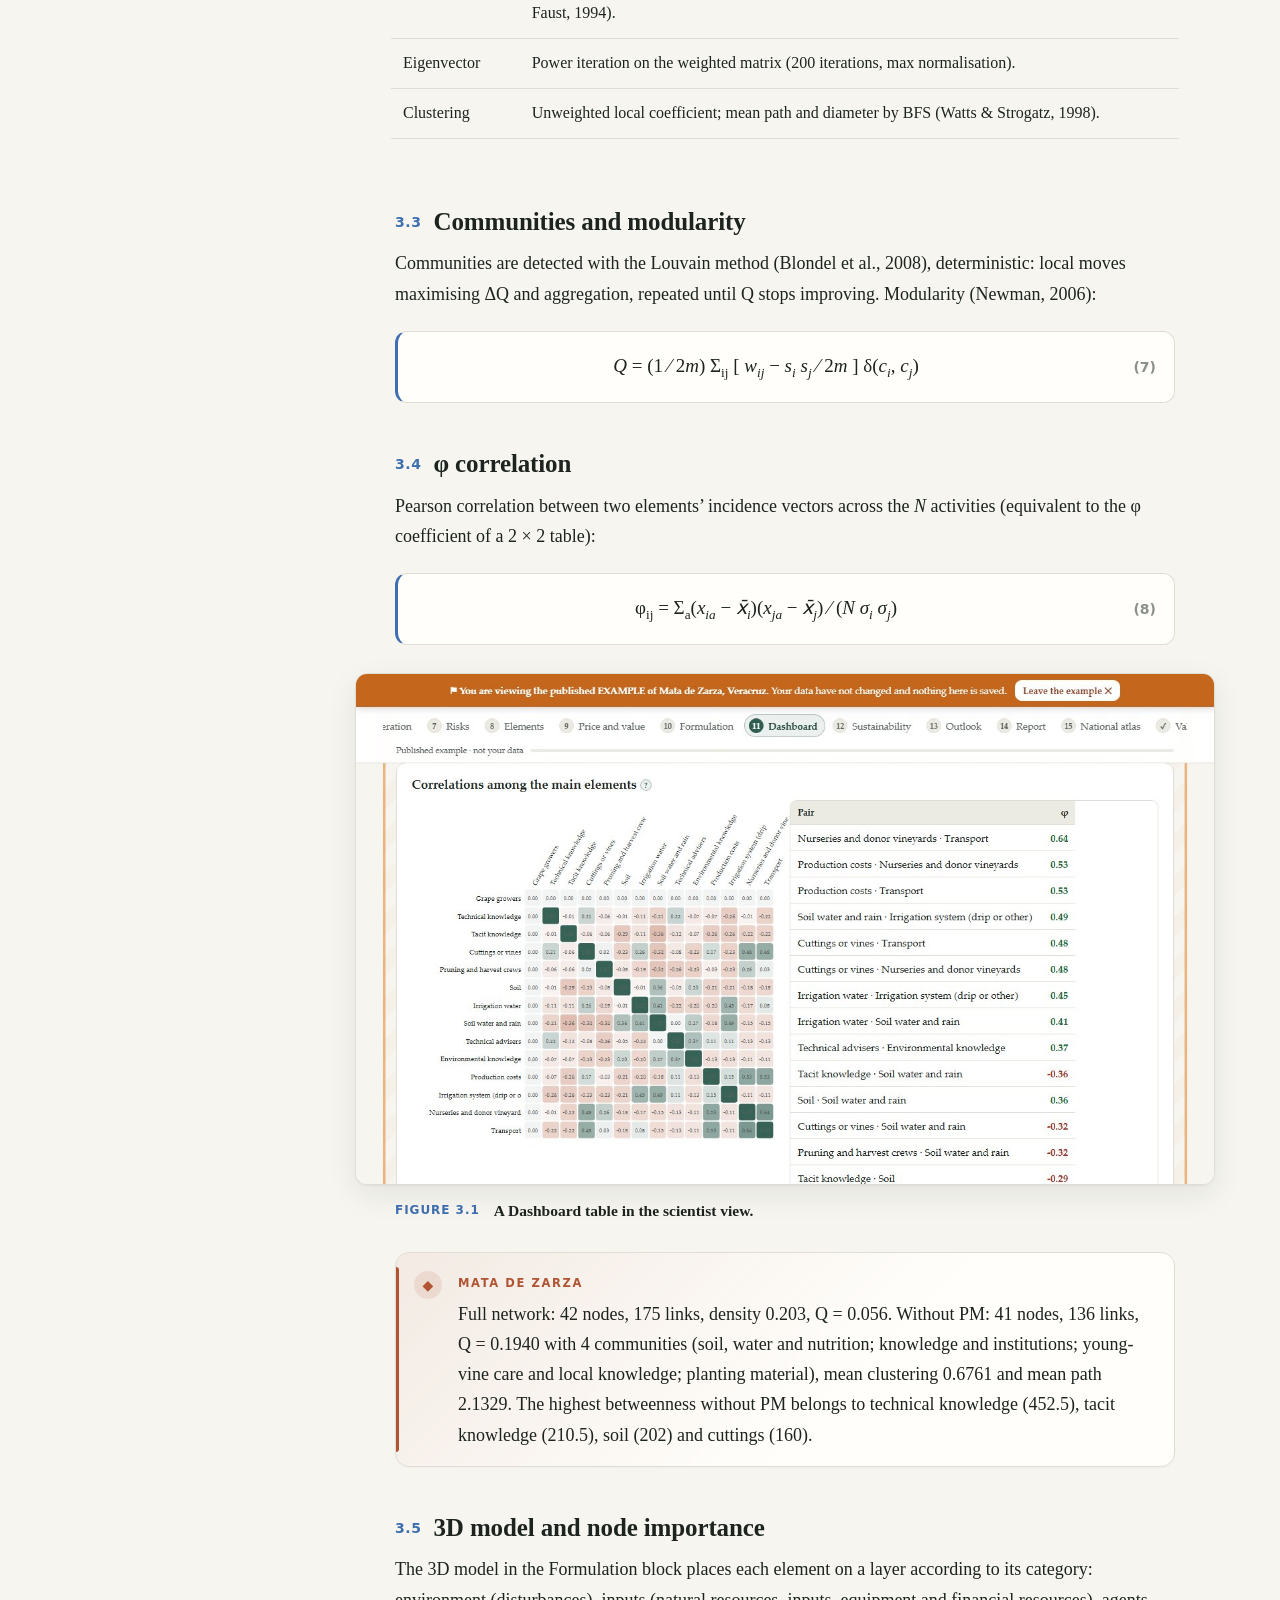
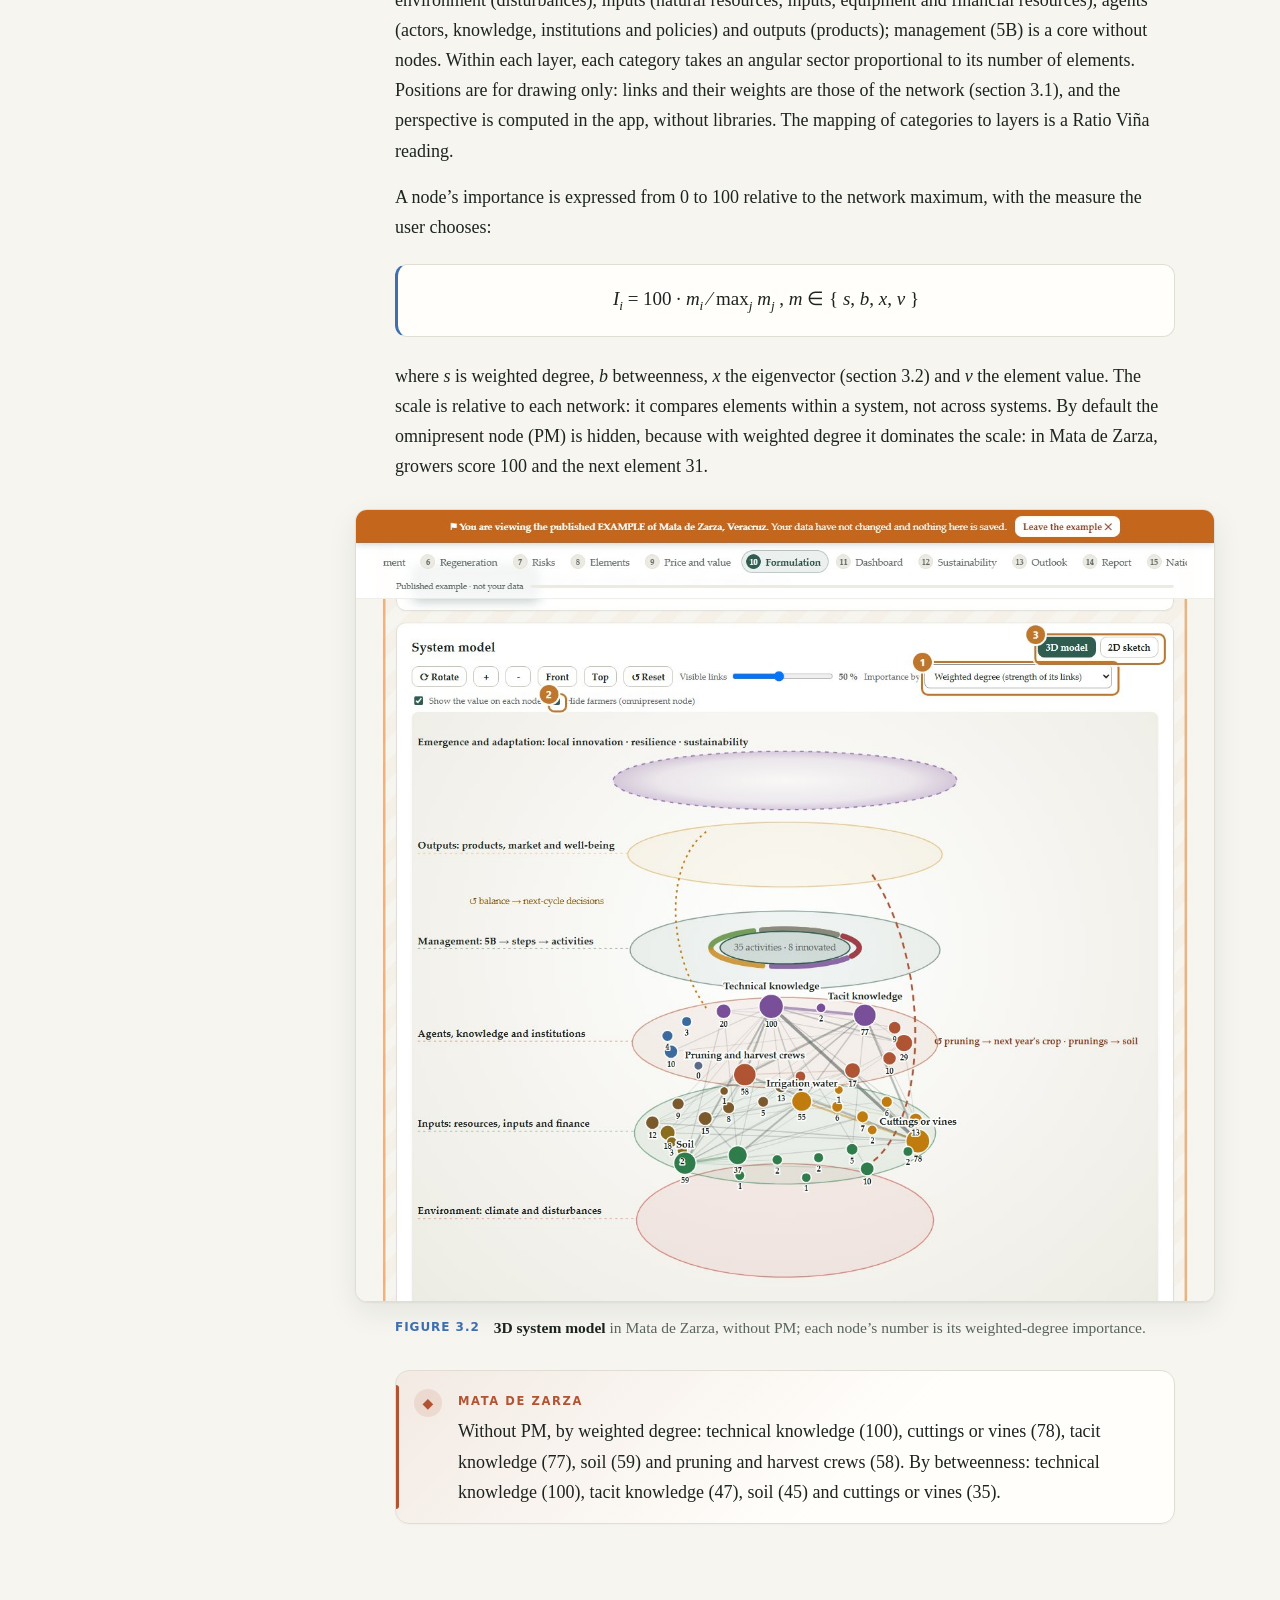
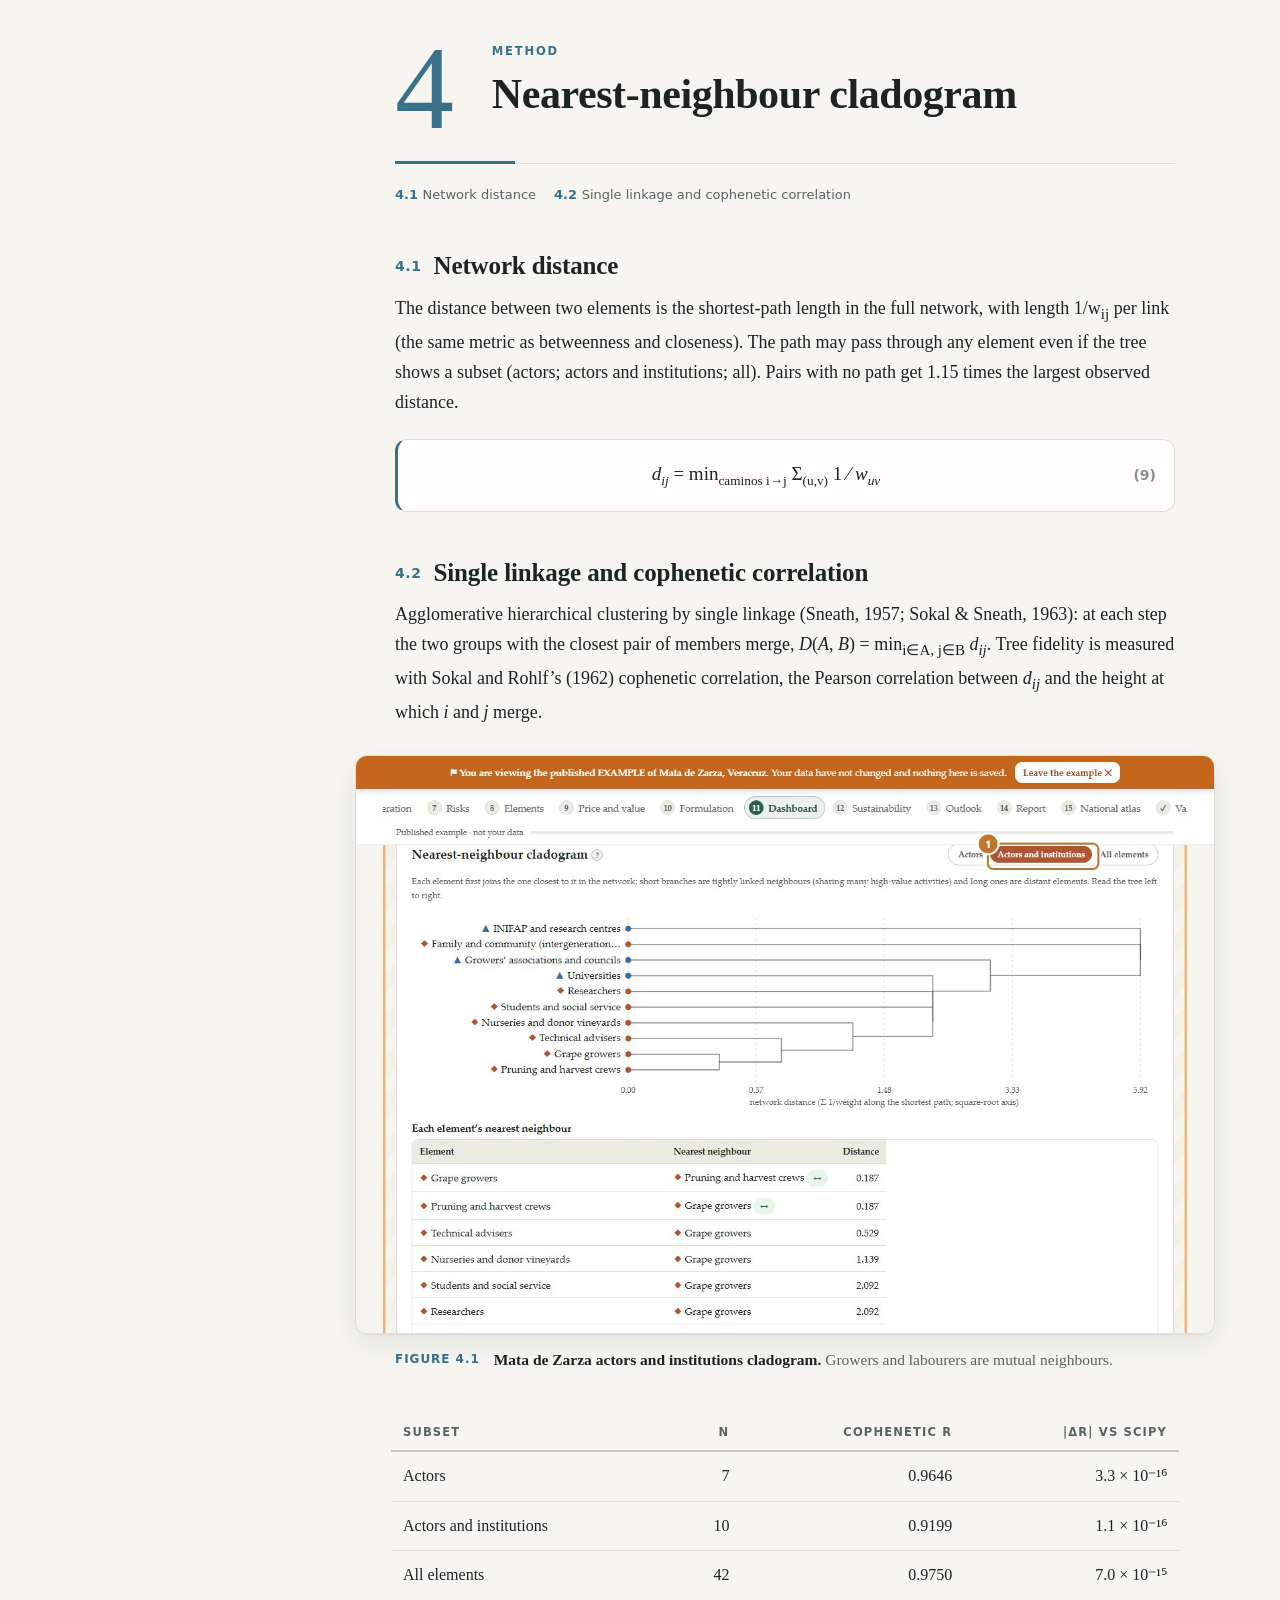
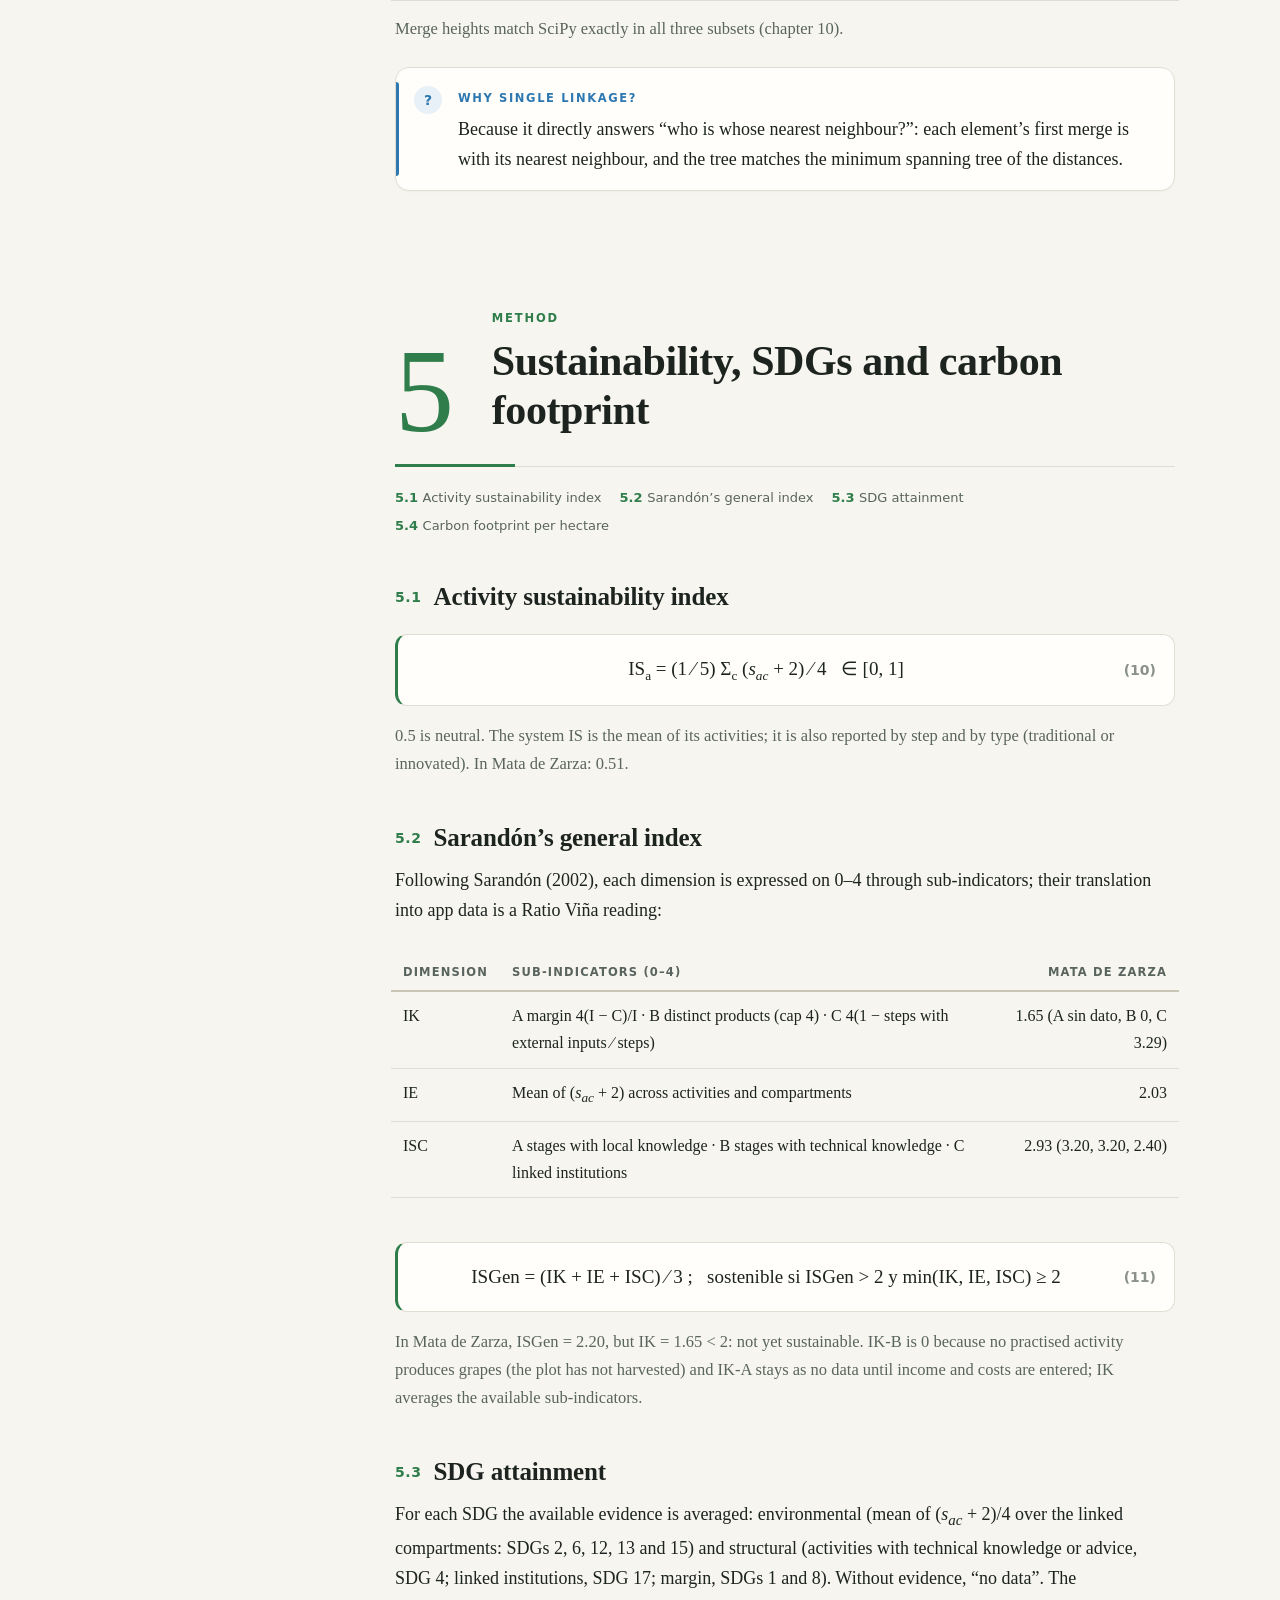
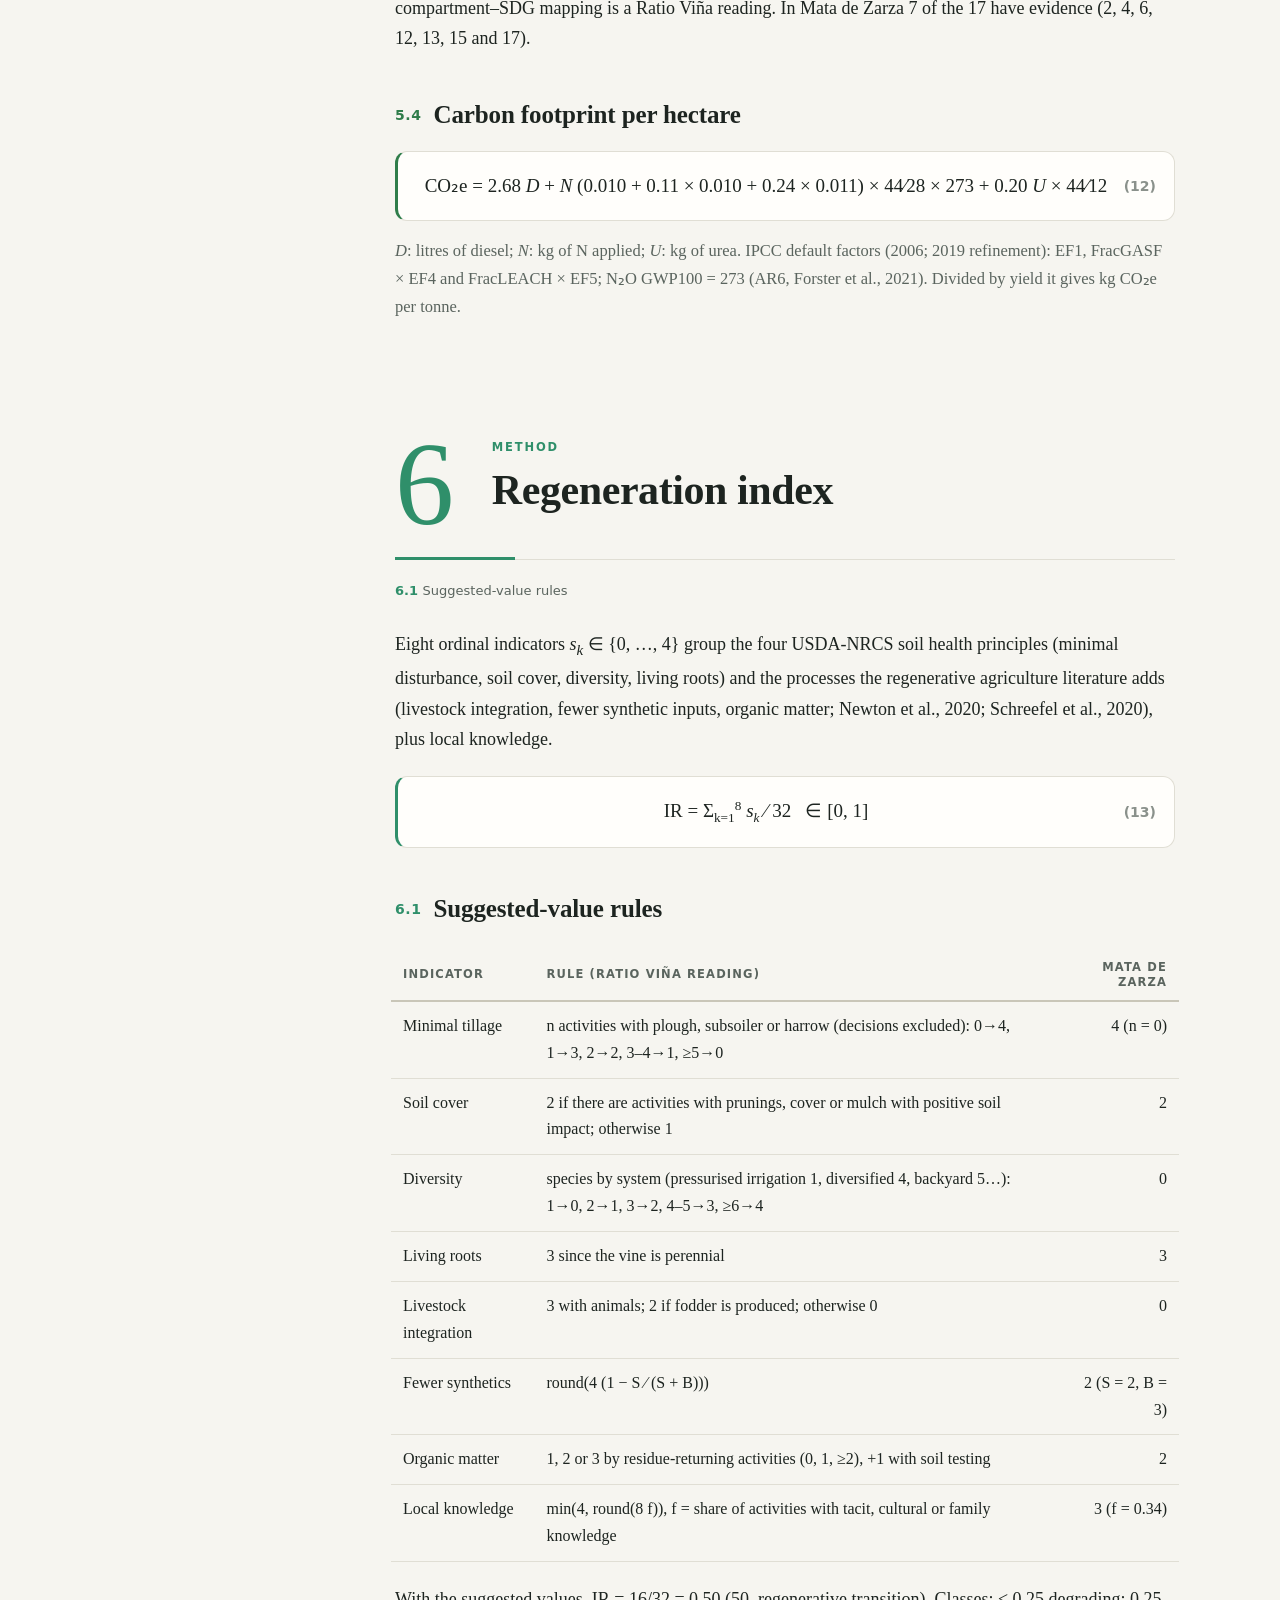
==== commit d0cfe618: "Instructivos separados por idioma en Zenodo: un DOI para el español y otro para el inglés, cada PDF " ====
--- a/instructivo-cientifico.html
+++ b/instructivo-cientifico.html
@@ -463,7 +463,7 @@
         <div class="app-web"><span lang="es">Abrir la app:</span><span lang="en">Open the app:</span> <a href="https://hectortecumshe-ai.github.io/RatioVina/"><b>hectortecumshe-ai.github.io/RatioVina</b></a></div>
         <div lang="es"><b>1.ª edición</b> · octubre de 2026 · describe Ratio Viña 0.4.0</div>
         <div lang="en"><b>1st edition</b> · October 2026 · covers Ratio Viña 0.4.0</div>
-        <div>DOI <a href="https://doi.org/10.5281/zenodo.24048803">10.5281/zenodo.24048803</a> · <span lang="es">Texto CC BY 4.0 · app MIT</span><span lang="en">Text CC BY 4.0 · app MIT</span></div>
+        <div><span lang="es">DOI <a href="https://doi.org/10.5281/zenodo.24049282">10.5281/zenodo.24049282</a> · </span><span lang="en">DOI <a href="https://doi.org/10.5281/zenodo.24049284">10.5281/zenodo.24049284</a> · </span><span lang="es">Texto CC BY 4.0 · app MIT</span><span lang="en">Text CC BY 4.0 · app MIT</span></div>
       </div>
       <div class="who">Héctor Tecumshé Mojica-Zárate · Oscar Díaz-José · Edgar Arturo Sánchez-Moreno · Sergio Alejo-Bello · Luis Ángel Barrera-Guzmán<br><span lang="es">Para el uso paso a paso, consulta el <a href="https://hectortecumshe-ai.github.io/RatioVina/instructivo-productor.html">Instructivo del Productor</a>.</span><span lang="en">For step-by-step use, see the <a href="https://hectortecumshe-ai.github.io/RatioVina/instructivo-productor.html">Producer Guide</a>.</span></div>
     </div>
@@ -981,7 +981,7 @@
   </ol>
   <h3 id="b-citar-guia"><span lang="es">Cómo citar este instructivo</span><span lang="en">How to cite this guide</span></h3>
   <p class="where" lang="es">APA, 7.ª ed.</p><p class="where" lang="en">APA 7th ed.</p>
-  <p lang="es">Mojica-Zárate, H. T., Díaz-José, O., Sánchez-Moreno, E. A., Alejo-Bello, S., y Barrera-Guzmán, L. Á. (2026). <i>Ratio Viña: Instructivo del Científico</i> (1.ª ed., actualizada). Zenodo. https://doi.org/10.5281/zenodo.24048803</p><p lang="en">Mojica-Zárate, H. T., Díaz-José, O., Sánchez-Moreno, E. A., Alejo-Bello, S., &amp; Barrera-Guzmán, L. Á. (2026). <i>Ratio Viña: Scientist Guide</i> (1st ed., updated). Zenodo. https://doi.org/10.5281/zenodo.24048803</p>
+  <p lang="es">Mojica-Zárate, H. T., Díaz-José, O., Sánchez-Moreno, E. A., Alejo-Bello, S., y Barrera-Guzmán, L. Á. (2026). <i>Ratio Viña: Instructivo del Científico</i> (1.ª ed., actualizada). Zenodo. https://doi.org/10.5281/zenodo.24049282</p><p lang="en">Mojica-Zárate, H. T., Díaz-José, O., Sánchez-Moreno, E. A., Alejo-Bello, S., &amp; Barrera-Guzmán, L. Á. (2026). <i>Ratio Viña: Scientist Guide</i> (1st ed., updated). Zenodo. https://doi.org/10.5281/zenodo.24049284</p>
   <h3 id="b-citar"><span lang="es">Cómo citar el software</span><span lang="en">How to cite the software</span></h3>
   <p lang="es">Mojica-Zárate, H. T., Díaz-José, O., Sánchez-Moreno, E. A., Alejo-Bello, S., y Barrera-Guzmán, L. Á. (2026). <i>Ratio Viña: el conocimiento local de la vid en México como sistema complejo adaptativo, con índices de regeneración y riesgo</i> (Versión 0.4.0) [Software]. Zenodo. https://doi.org/10.5281/zenodo.23439305</p>
   <p lang="en">Mojica-Zárate, H. T., Díaz-José, O., Sánchez-Moreno, E. A., Alejo-Bello, S., &amp; Barrera-Guzmán, L. Á. (2026). <i>Ratio Viña: local grapevine knowledge in Mexico as a complex adaptive system, with regeneration and risk indices</i> (Version 0.4.0) [Software]. Zenodo. https://doi.org/10.5281/zenodo.23439305</p>
@@ -993,7 +993,7 @@
   <p lang="es">ORCID del autor de correspondencia (Héctor Tecumshé Mojica-Zárate): 0000-0002-9067-3983.</p>
   <p lang="en">Corresponding author ORCID (Héctor Tecumshé Mojica-Zárate): 0000-0002-9067-3983.</p>
   <p><span class="isbn" lang="es">ISBN: en trámite ante el INDAUTOR</span><span class="isbn" lang="en">ISBN: application in progress (INDAUTOR, Mexico)</span><br>
-     <span lang="es">DOI de este instructivo: <a href="https://doi.org/10.5281/zenodo.24048803">10.5281/zenodo.24048803</a> · DOI de la aplicación: <a href="https://doi.org/10.5281/zenodo.23439305">10.5281/zenodo.23439305</a></span><span lang="en">DOI of this guide: <a href="https://doi.org/10.5281/zenodo.24048803">10.5281/zenodo.24048803</a> · DOI of the app: <a href="https://doi.org/10.5281/zenodo.23439305">10.5281/zenodo.23439305</a></span></p>
+     <span lang="es">DOI de este instructivo: <a href="https://doi.org/10.5281/zenodo.24049282">10.5281/zenodo.24049282</a> · DOI de la aplicación: <a href="https://doi.org/10.5281/zenodo.23439305">10.5281/zenodo.23439305</a></span><span lang="en">DOI of this guide: <a href="https://doi.org/10.5281/zenodo.24049284">10.5281/zenodo.24049284</a> · DOI of the app: <a href="https://doi.org/10.5281/zenodo.23439305">10.5281/zenodo.23439305</a></span></p>
   <p lang="es">Texto y figuras bajo licencia Creative Commons Atribución 4.0 Internacional (CC BY 4.0); la aplicación, bajo licencia MIT. Puedes copiar, adaptar y compartir este instructivo citando a sus autores. Las capturas de pantalla son de la aplicación Ratio Viña 0.4.0. Composición tipográfica en Palatino Linotype.</p>
   <p lang="en">Text and figures under the Creative Commons Attribution 4.0 International licence (CC BY 4.0); the app under the MIT licence. You may copy, adapt and share this guide crediting its authors. Screenshots are from the Ratio Viña 0.4.0 app. Typeset in Palatino Linotype.</p>
 </div>
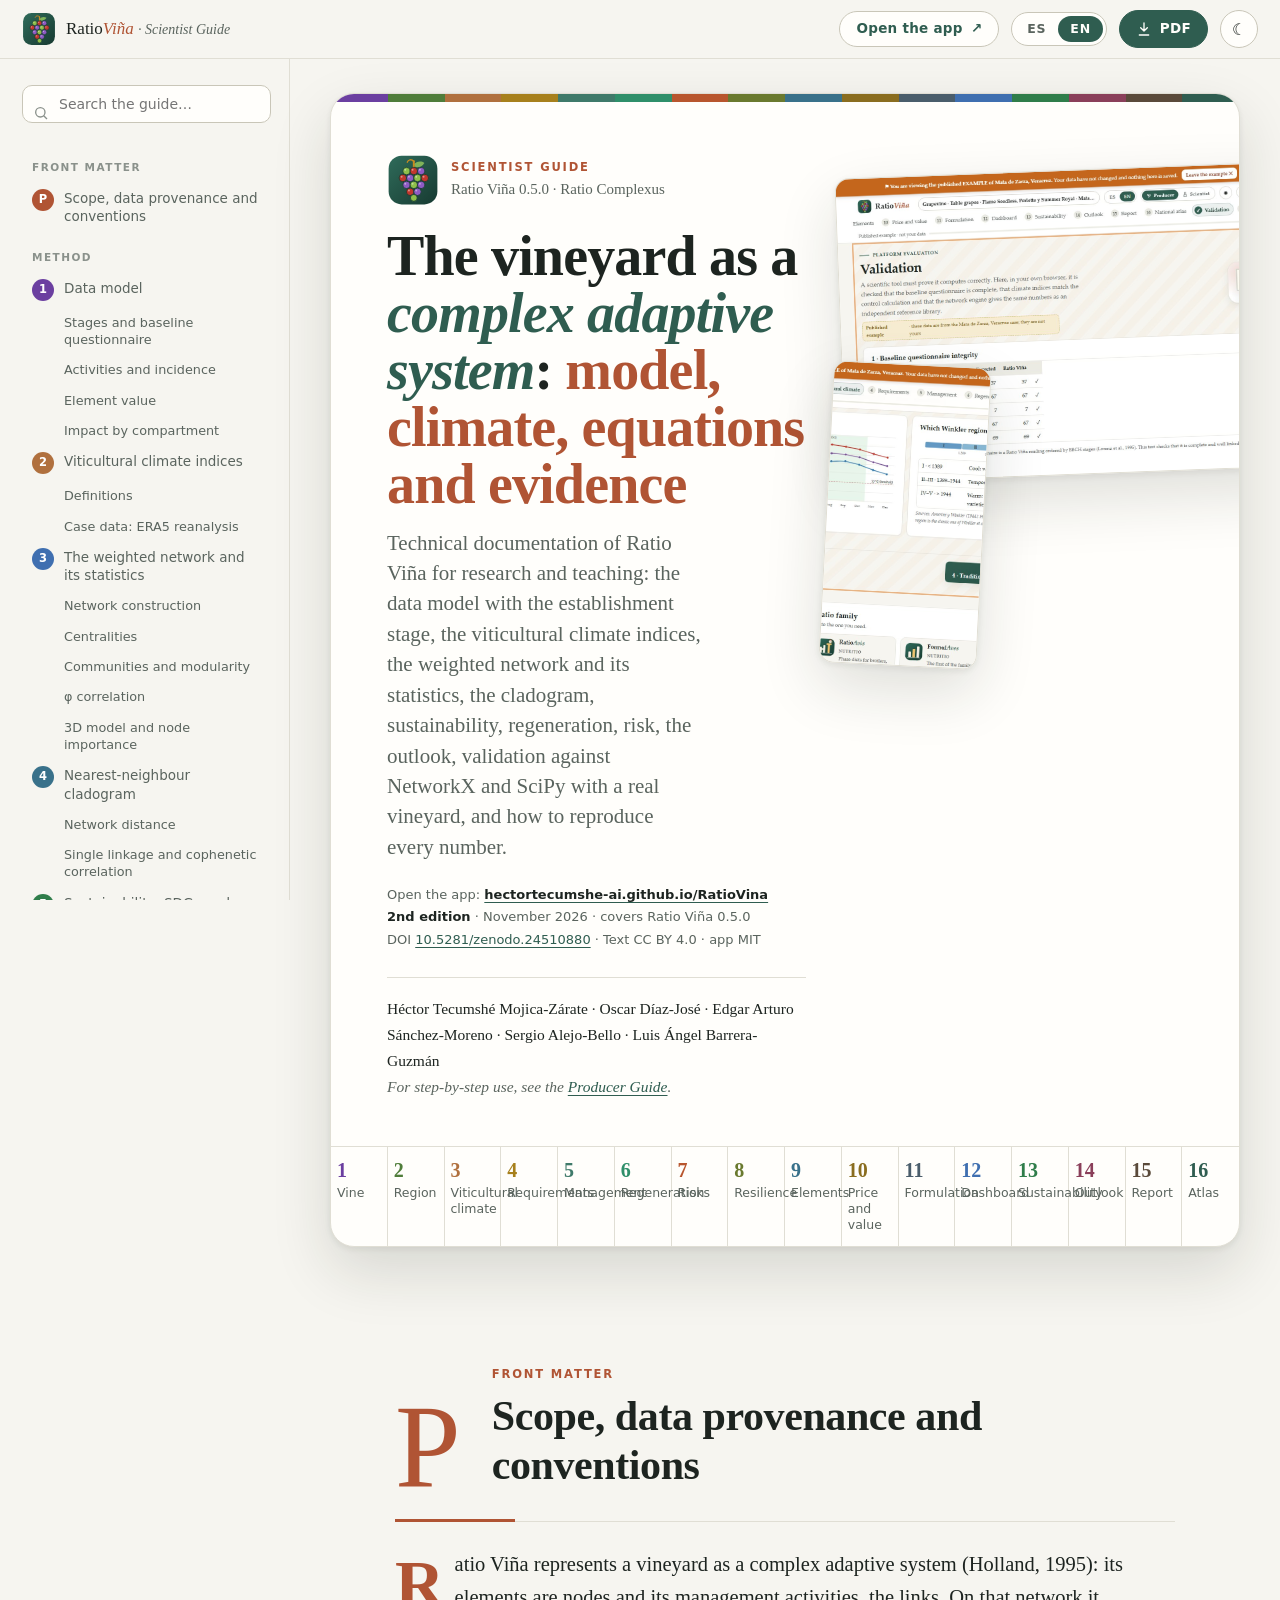
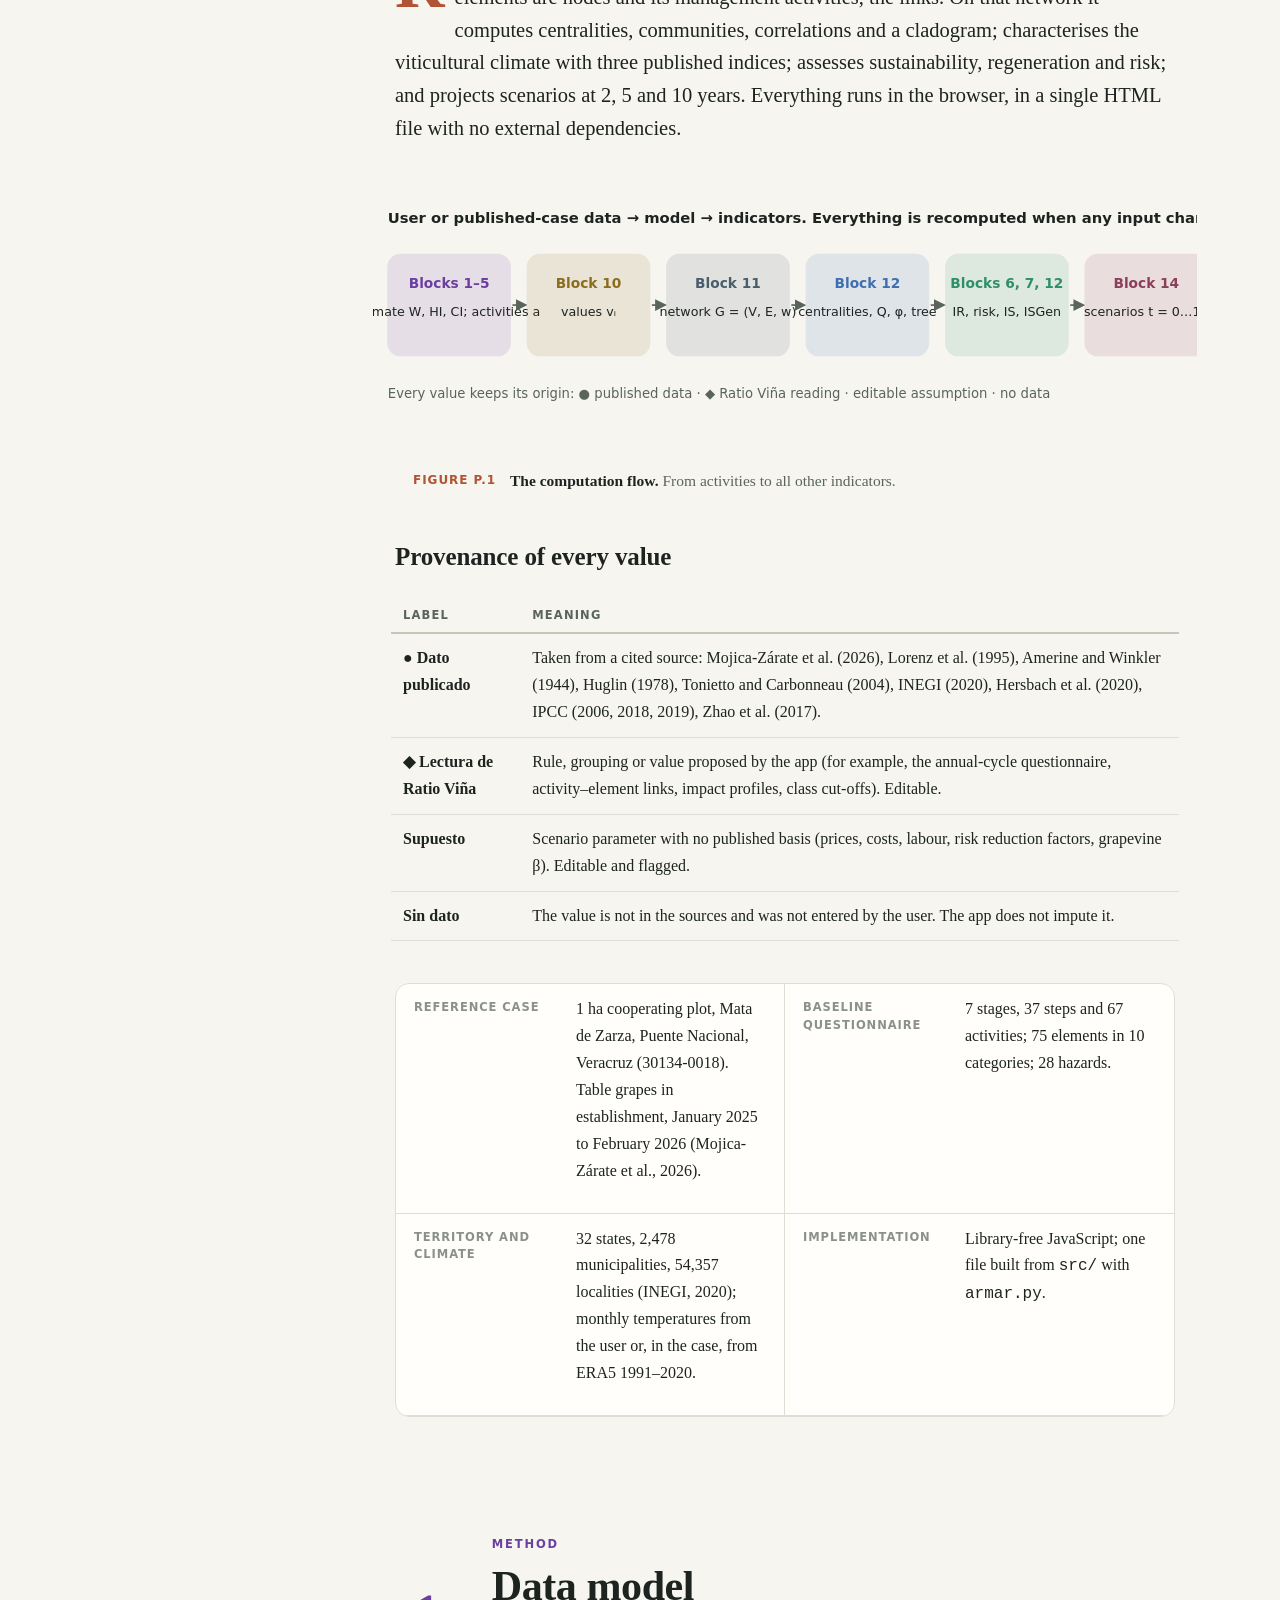
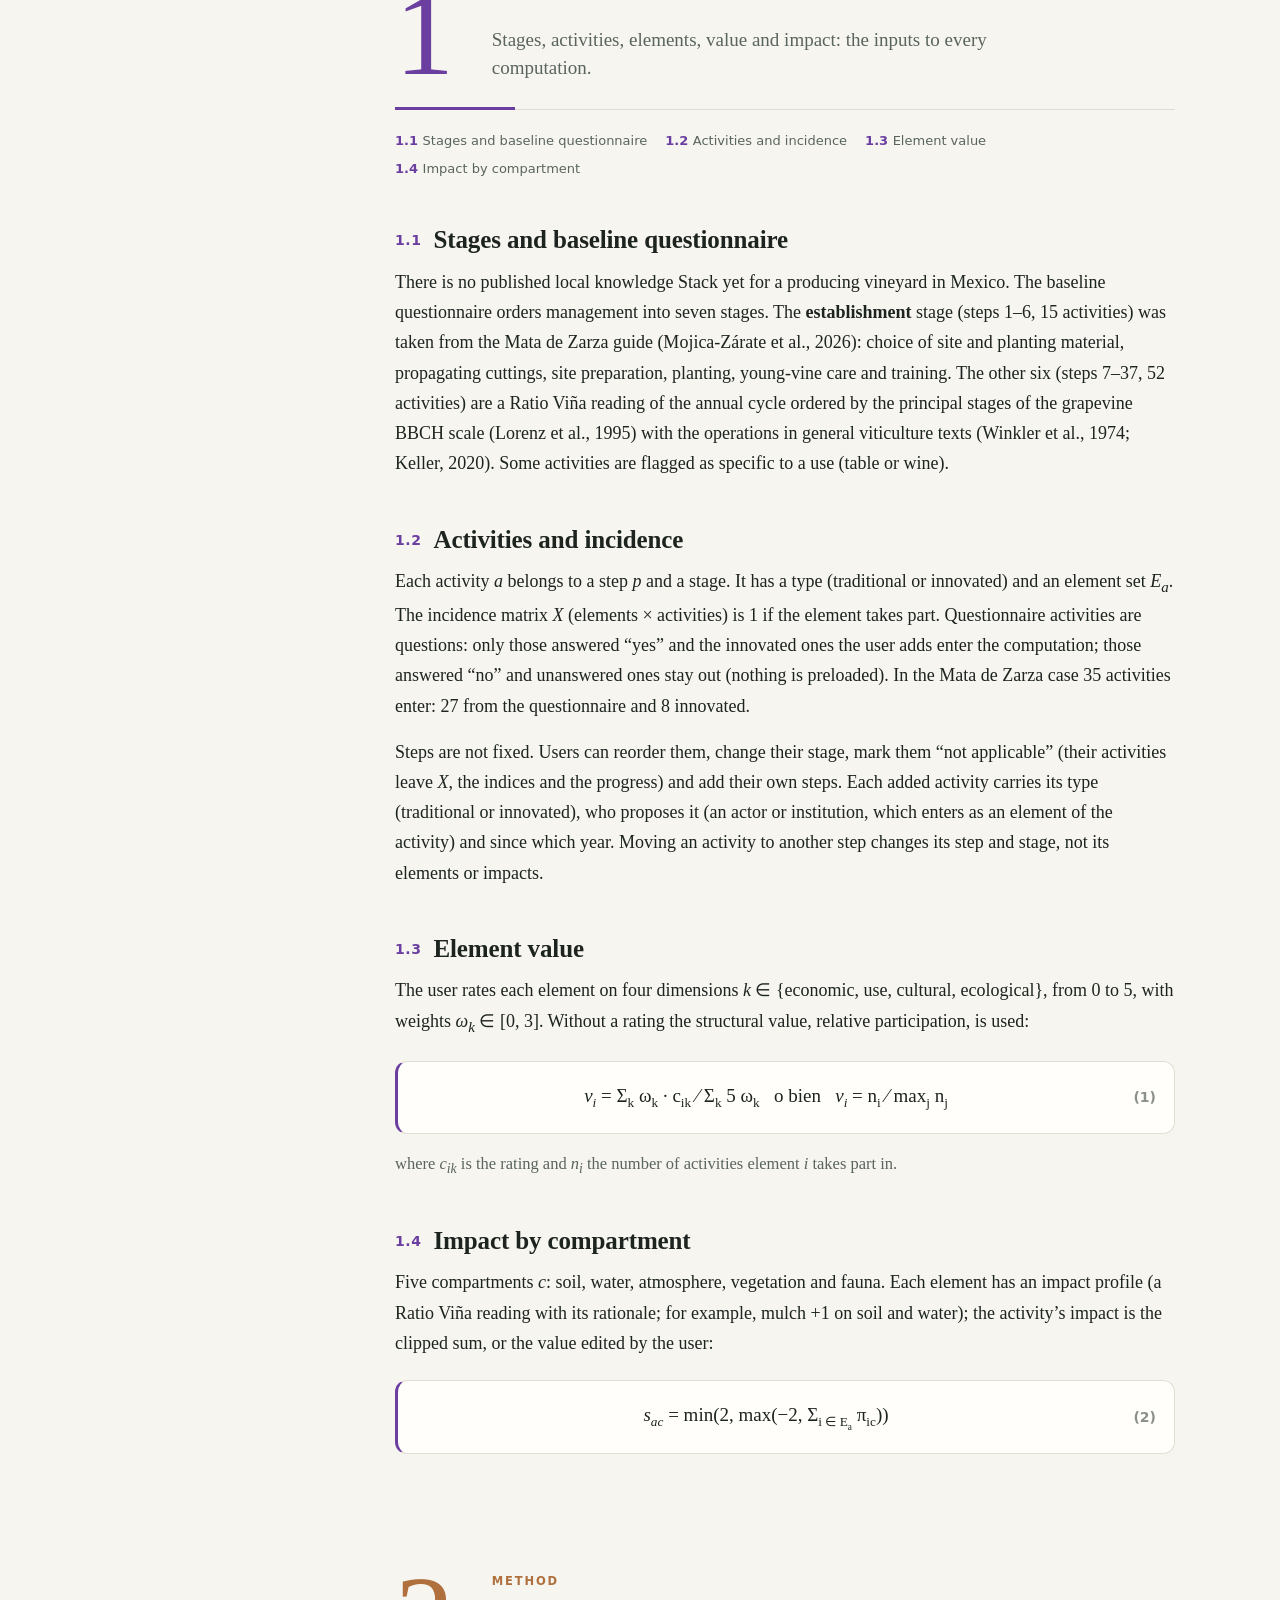
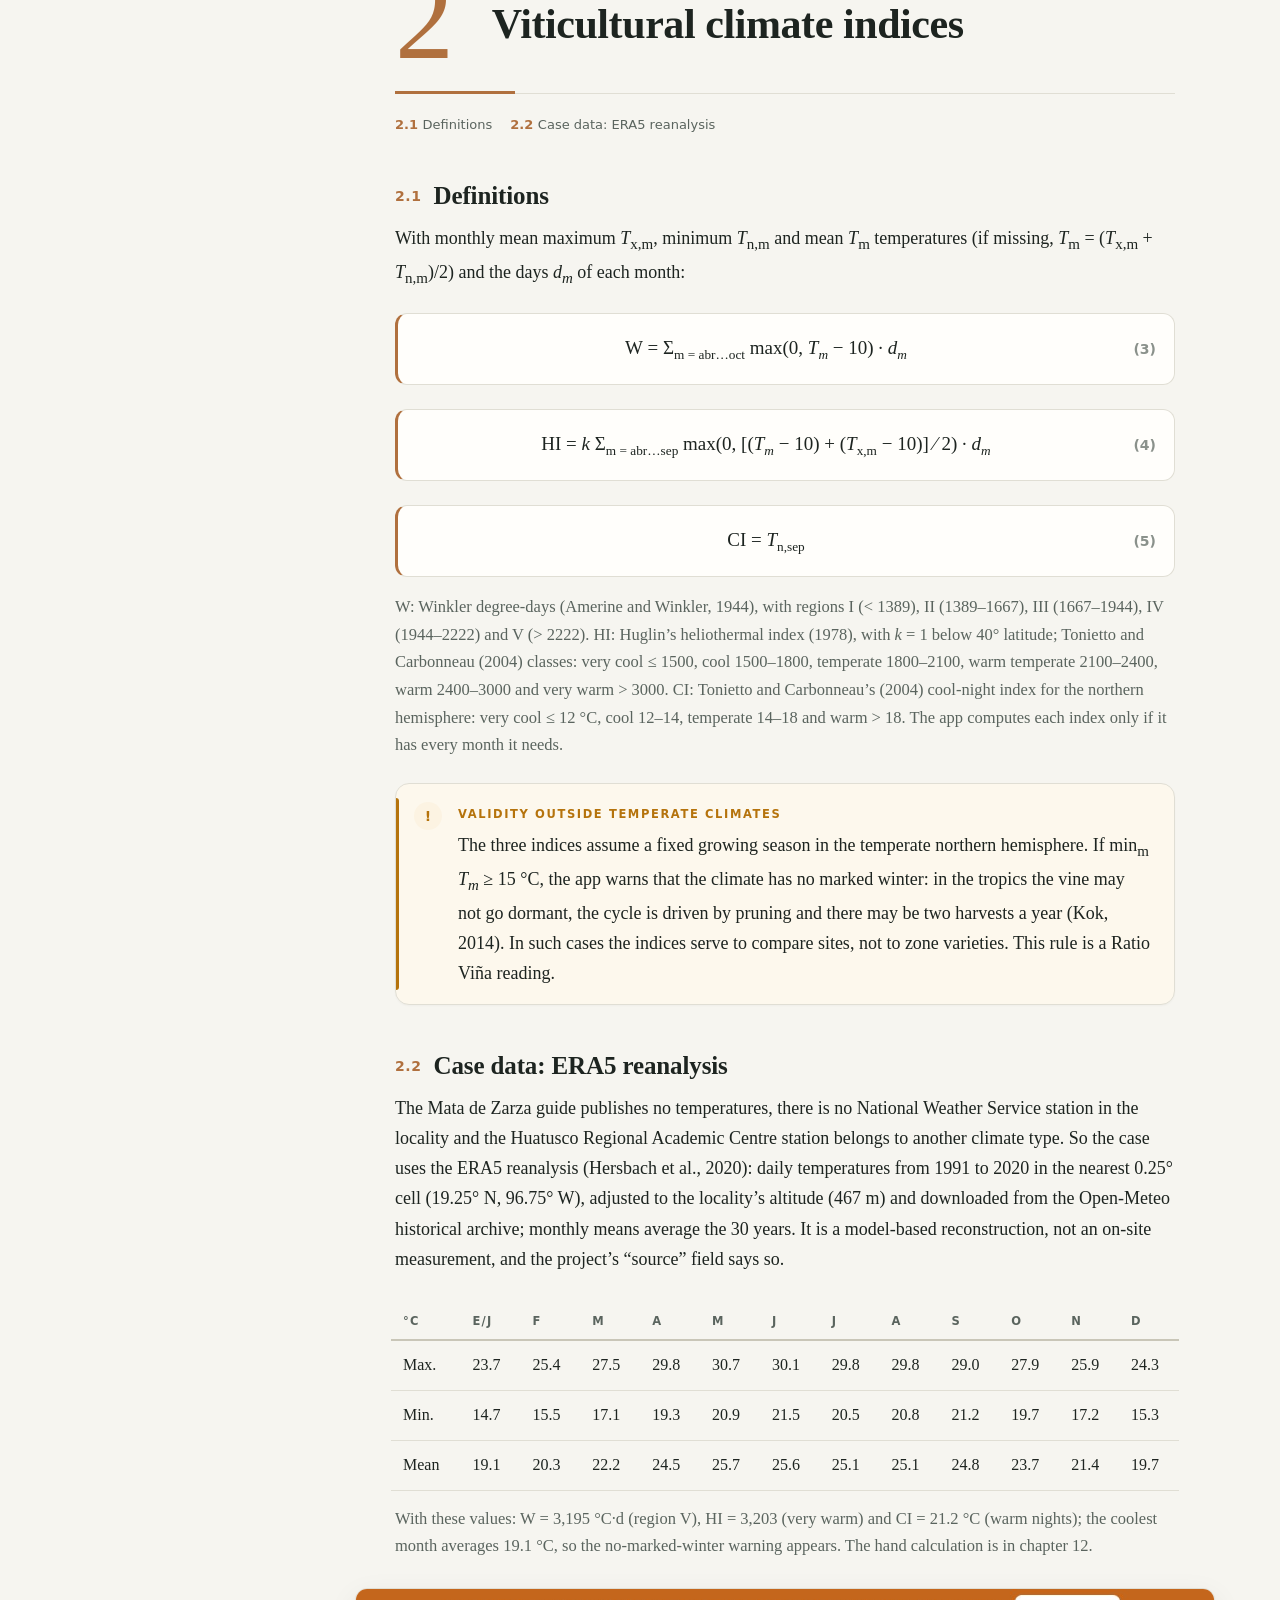
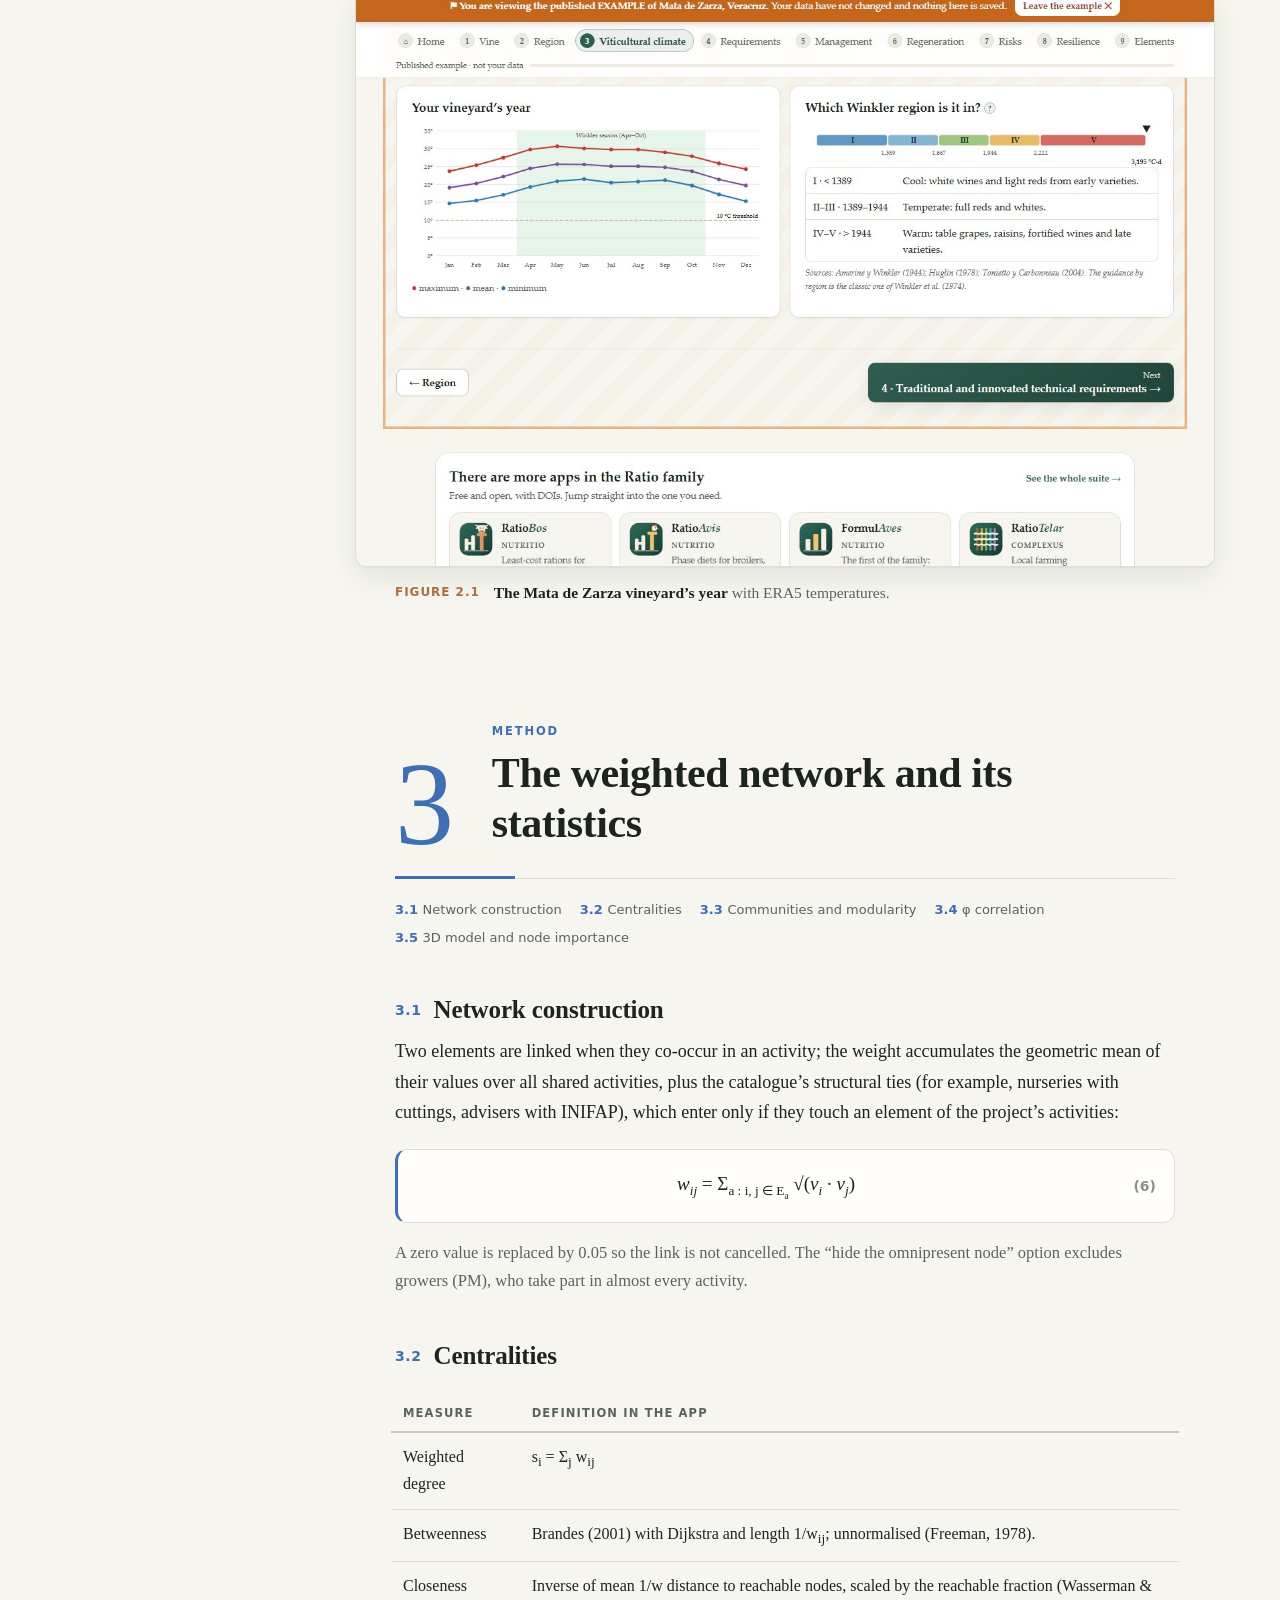
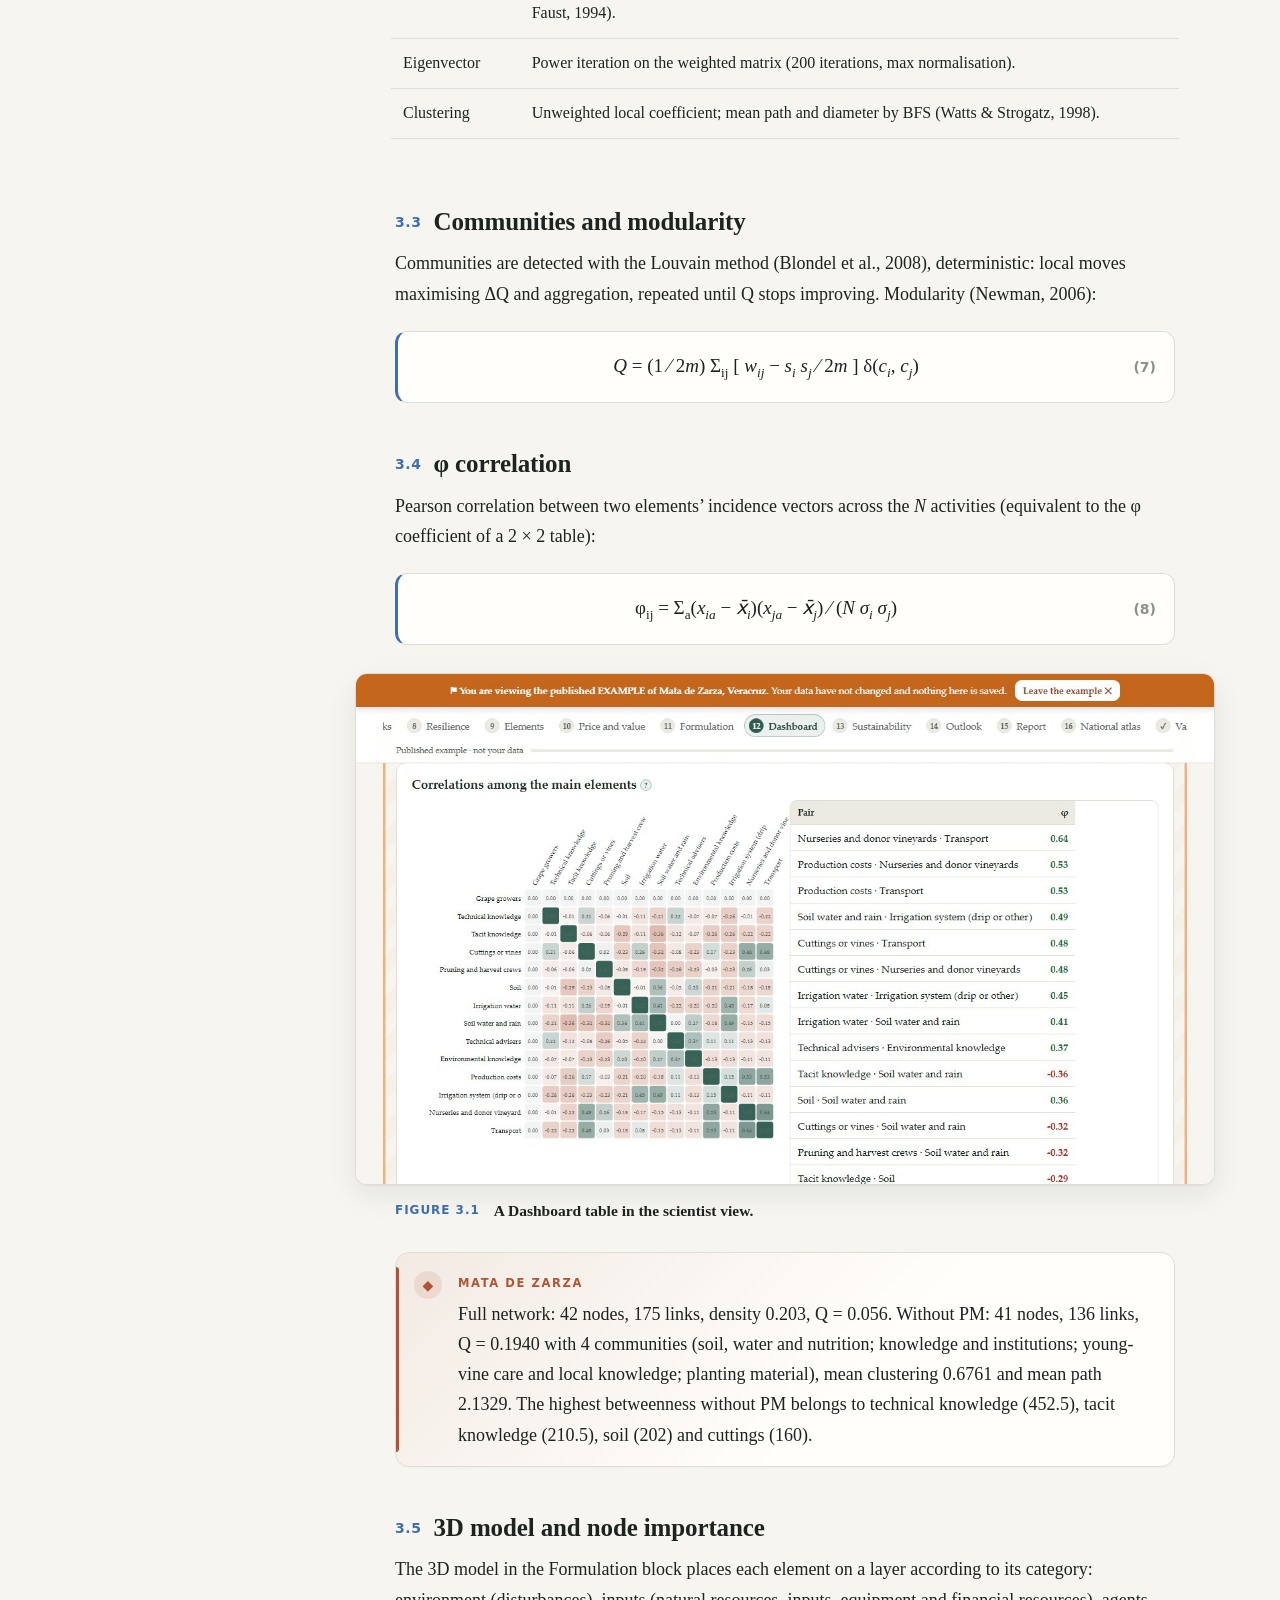
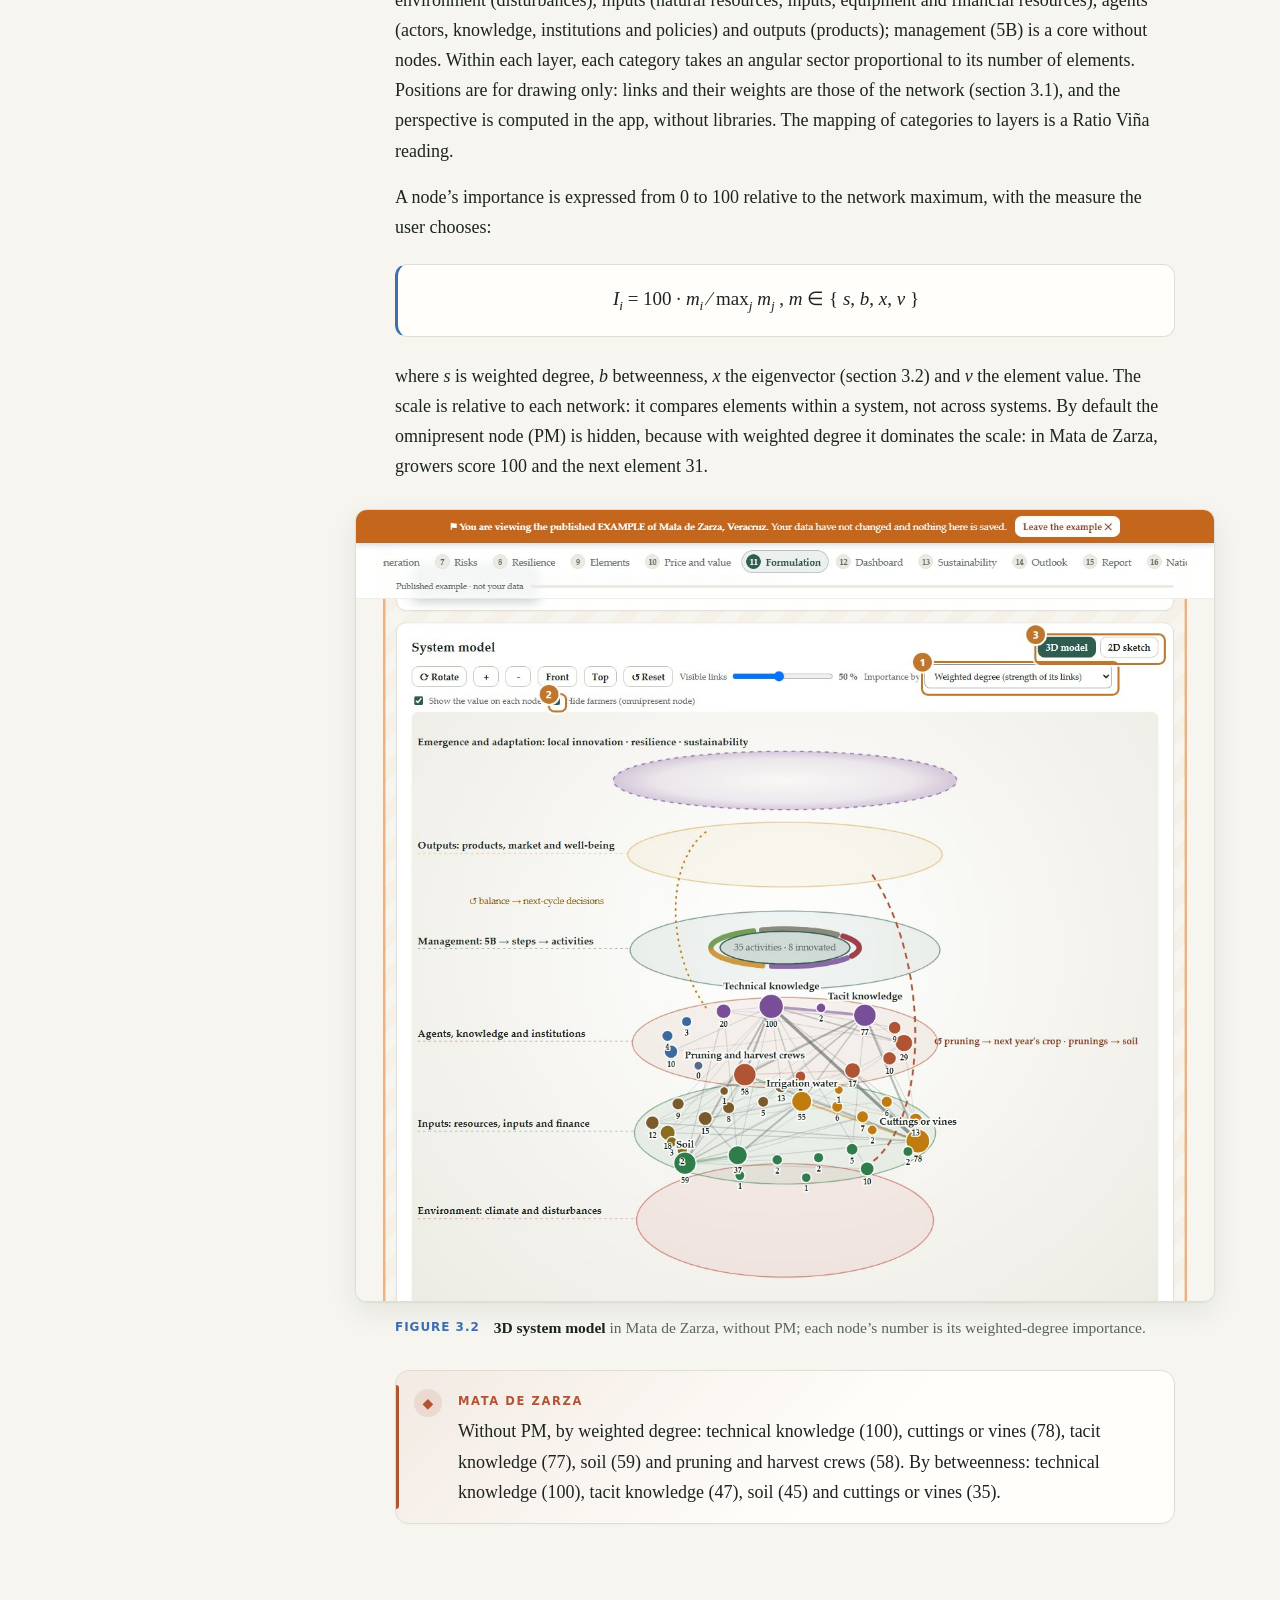
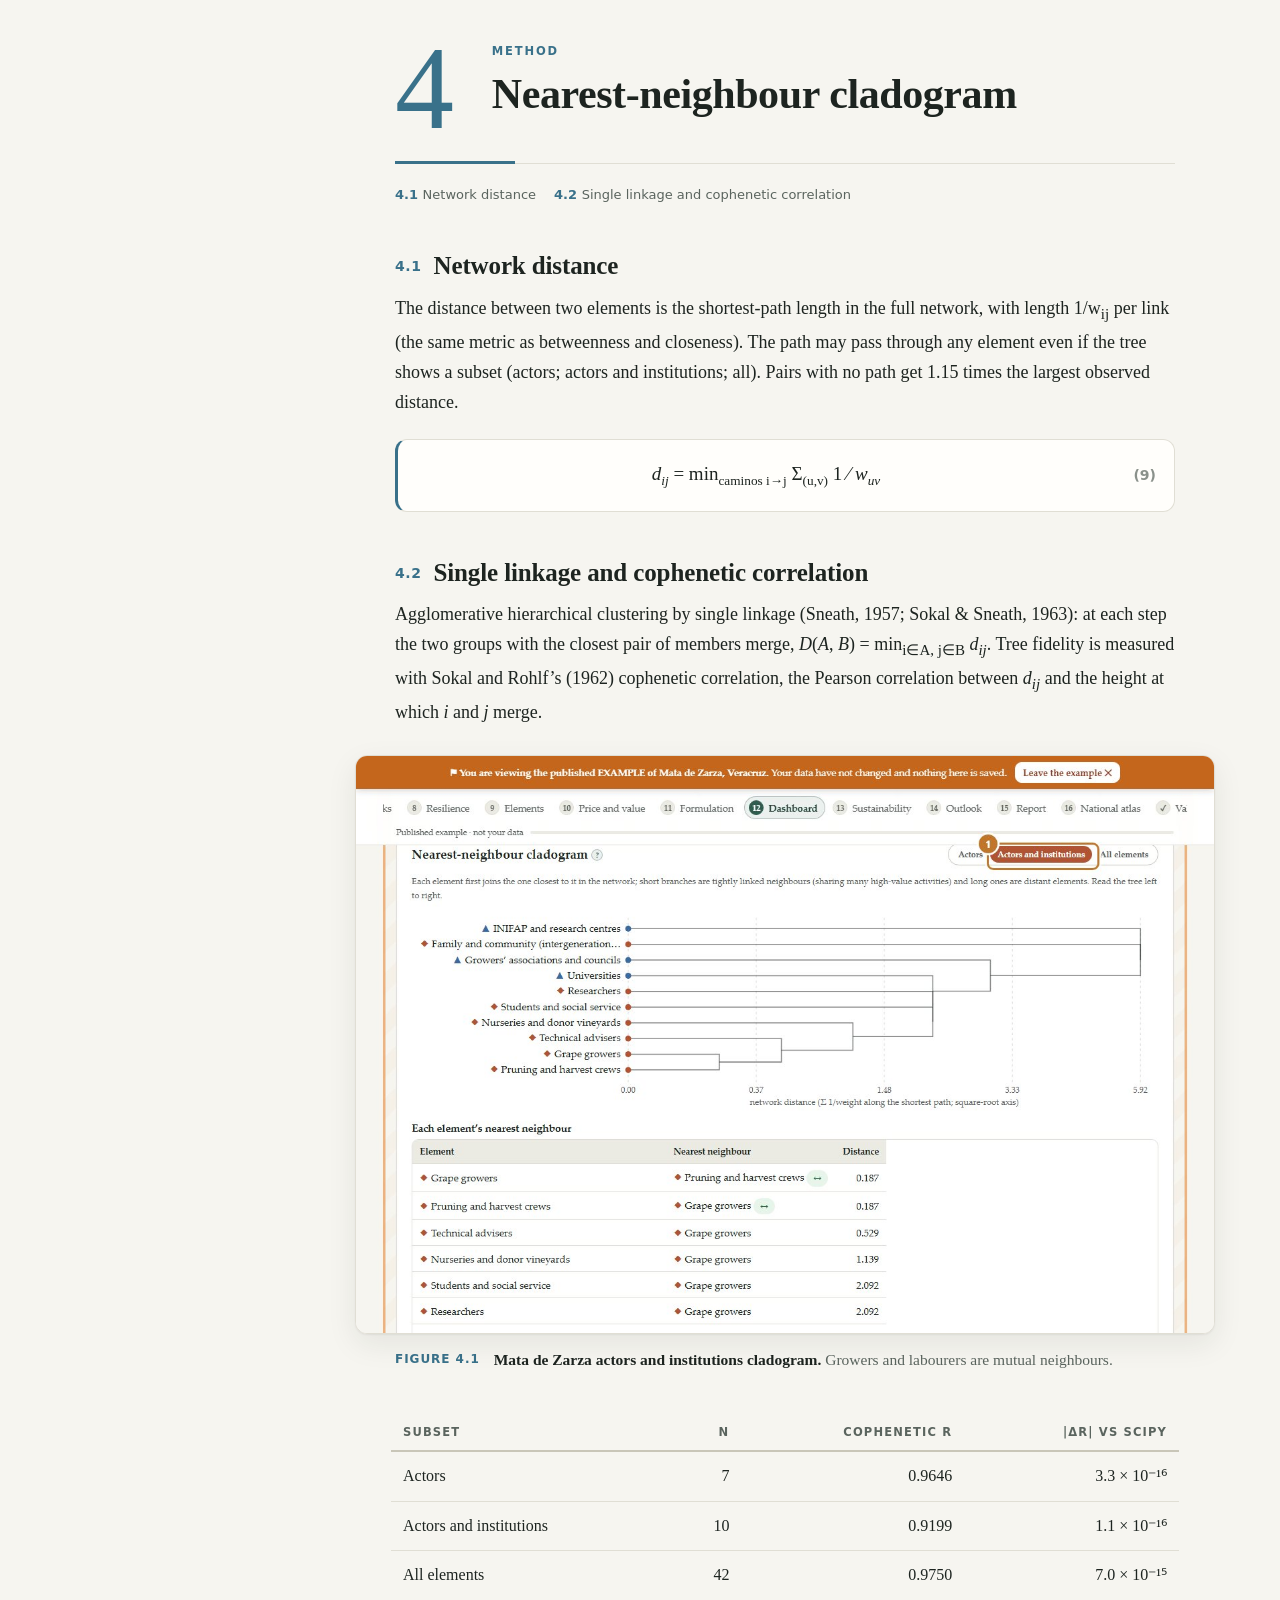
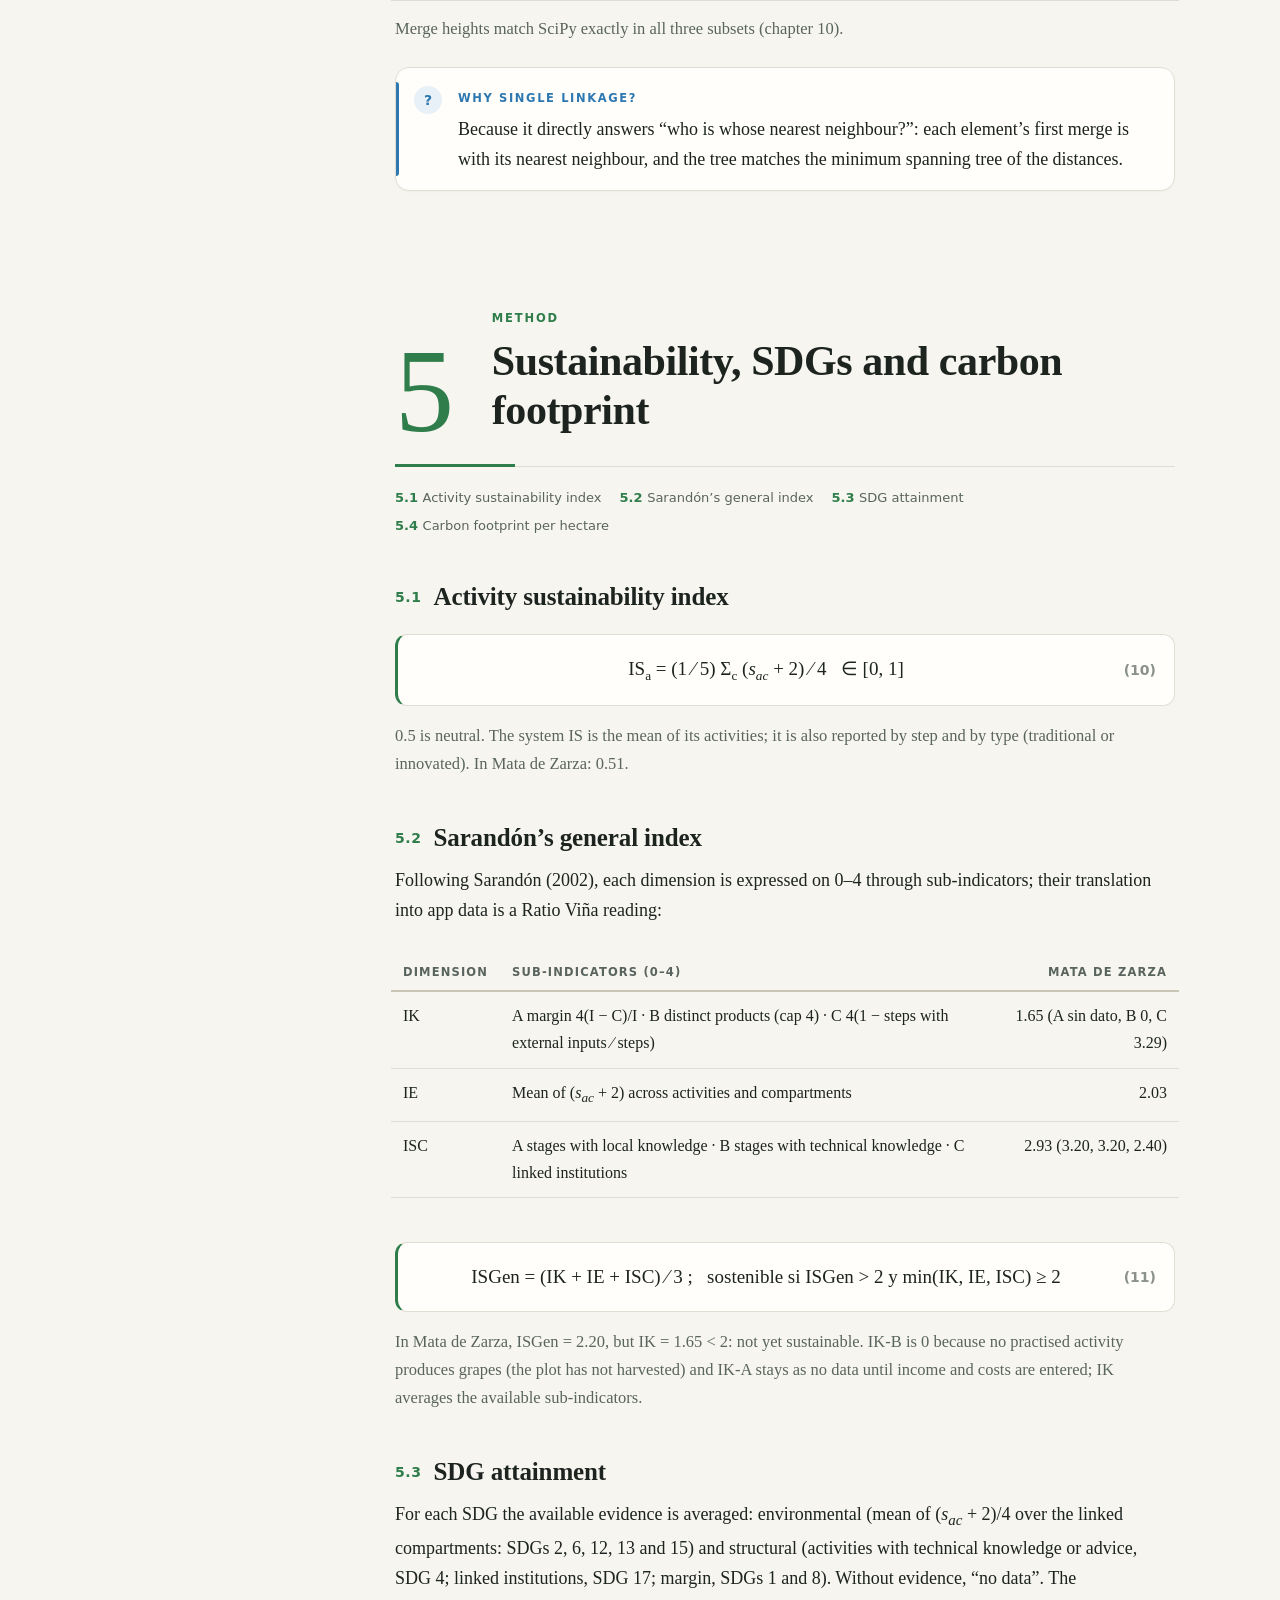
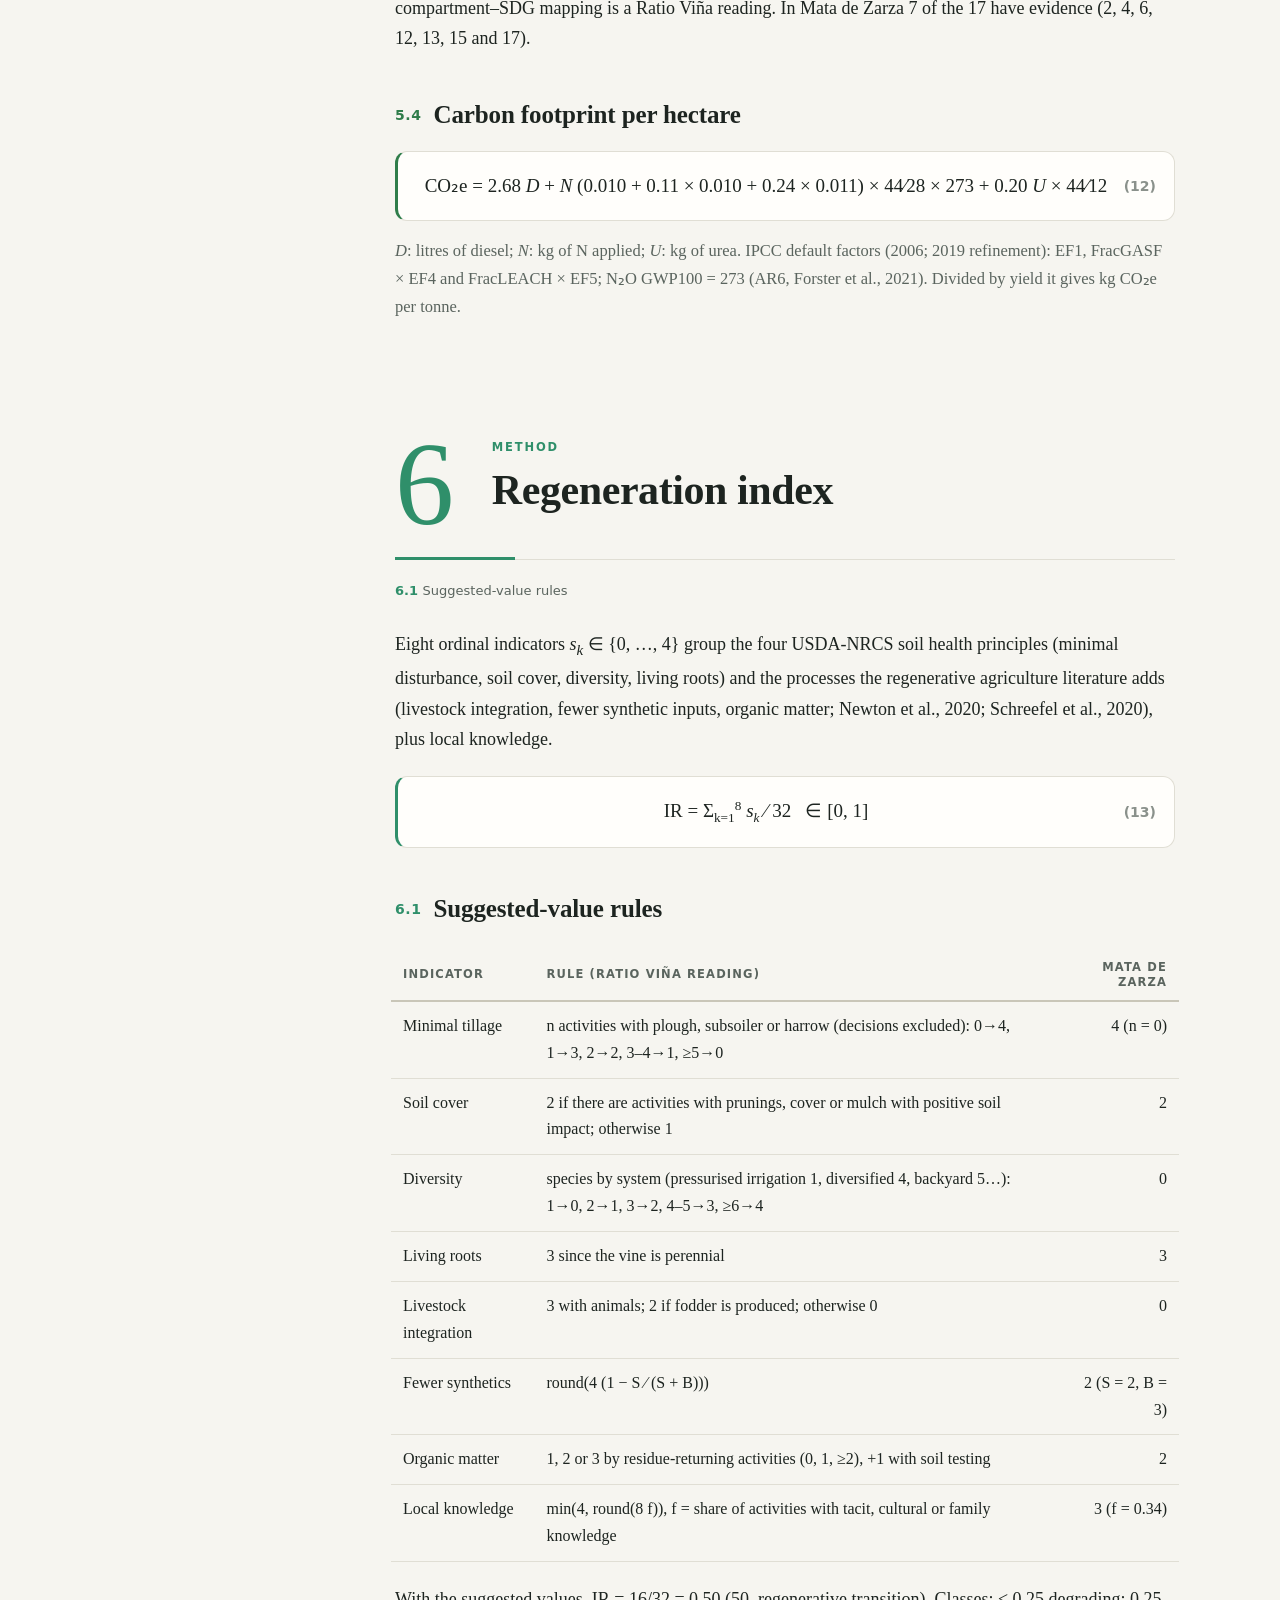
==== commit 76b9bbf1: "Instructivos, 2.ª edición (versión 0.5.0): bloque 8 · Resiliencia, Mis entrevistas y Enviar al admin" ====
--- a/instructivo-cientifico.html
+++ b/instructivo-cientifico.html
@@ -19,7 +19,7 @@
   --pri:#2f5d50; --pri-d:#21453b; --pri-s:rgba(47,93,80,.09);
   --acc:#b05434; --acc-d:#8a3a1f; --acc-s:rgba(176,84,52,.12);
   --ok:#2f8f4a; --ok-s:#e9f5ec; --warn:#b5730c; --warn-s:#fcf3e2; --bad:#b8382e; --bad-s:#fbeae8; --info:#2d78b0; --info-s:#e8f1f8;
-  --b1:#6b3fa0; --b2:#4f7d3a; --b3:#b0703e; --b4:#a7801c; --b5:#3f7a6a; --b6:#2f8f6a; --b7:#b8562e; --b8:#39718a; --b9:#8a6d1f; --b10:#4a5d6b; --b11:#3f6fb0; --b12:#2f7d4a; --b13:#8a3f5a; --b14:#5a4a3a; --b15:#2f5d50;
+  --b1:#6b3fa0; --b2:#4f7d3a; --b3:#b0703e; --b4:#a7801c; --b5:#3f7a6a; --b6:#2f8f6a; --b7:#b8562e; --b8:#6a7a2f; --b9:#39718a; --b10:#8a6d1f; --b11:#4a5d6b; --b12:#3f6fb0; --b13:#2f7d4a; --b14:#8a3f5a; --b15:#5a4a3a; --b16:#2f5d50;
   --font:"Palatino Linotype",Palatino,"Book Antiqua","URW Palladio L",P052,"TeX Gyre Pagella",Georgia,serif;
   --sans:"Segoe UI",system-ui,-apple-system,"Helvetica Neue",Arial,sans-serif;
   --shadow:0 1px 2px rgba(30,36,24,.06),0 10px 30px rgba(30,36,24,.08);
@@ -34,7 +34,7 @@
     --pri:#8fc2ad; --pri-d:#b5dccb; --pri-s:rgba(143,194,173,.12);
     --acc:#ea926b; --acc-d:#f4b596; --acc-s:rgba(234,146,107,.14);
     --ok:#6cc488; --ok-s:rgba(108,196,136,.12); --warn:#e7b052; --warn-s:rgba(231,176,82,.12); --bad:#ee8a7f; --bad-s:rgba(238,138,127,.12); --info:#78b8e4; --info-s:rgba(120,184,228,.12);
-    --b1:#c4a6ea; --b2:#a9cf7e; --b3:#e0a878; --b4:#e3c063; --b5:#8fd1bf; --b6:#86d1a2; --b7:#ec9a72; --b8:#86c3dc; --b9:#e0c06e; --b10:#9fb4c2; --b11:#9dbbe8; --b12:#86d1a2; --b13:#e08aa8; --b14:#c9b6a3; --b15:#8fc2ad;
+    --b1:#c4a6ea; --b2:#a9cf7e; --b3:#e0a878; --b4:#e3c063; --b5:#8fd1bf; --b6:#86d1a2; --b7:#ec9a72; --b8:#c8d67e; --b9:#86c3dc; --b10:#e0c06e; --b11:#9fb4c2; --b12:#9dbbe8; --b13:#86d1a2; --b14:#e08aa8; --b15:#c9b6a3; --b16:#8fc2ad;
     --shadow:0 1px 2px rgba(0,0,0,.4),0 10px 30px rgba(0,0,0,.35); --shadow-lg:0 2px 6px rgba(0,0,0,.45),0 24px 60px rgba(0,0,0,.5);
   }
 }
@@ -45,7 +45,7 @@
   --pri:#8fc2ad; --pri-d:#b5dccb; --pri-s:rgba(143,194,173,.12);
   --acc:#ea926b; --acc-d:#f4b596; --acc-s:rgba(234,146,107,.14);
   --ok:#6cc488; --ok-s:rgba(108,196,136,.12); --warn:#e7b052; --warn-s:rgba(231,176,82,.12); --bad:#ee8a7f; --bad-s:rgba(238,138,127,.12); --info:#78b8e4; --info-s:rgba(120,184,228,.12);
-  --b1:#c4a6ea; --b2:#a9cf7e; --b3:#e0a878; --b4:#e3c063; --b5:#8fd1bf; --b6:#86d1a2; --b7:#ec9a72; --b8:#86c3dc; --b9:#e0c06e; --b10:#9fb4c2; --b11:#9dbbe8; --b12:#86d1a2; --b13:#e08aa8; --b14:#c9b6a3; --b15:#8fc2ad;
+  --b1:#c4a6ea; --b2:#a9cf7e; --b3:#e0a878; --b4:#e3c063; --b5:#8fd1bf; --b6:#86d1a2; --b7:#ec9a72; --b8:#c8d67e; --b9:#86c3dc; --b10:#e0c06e; --b11:#9fb4c2; --b12:#9dbbe8; --b13:#86d1a2; --b14:#e08aa8; --b15:#c9b6a3; --b16:#8fc2ad;
   --shadow:0 1px 2px rgba(0,0,0,.4),0 10px 30px rgba(0,0,0,.35); --shadow-lg:0 2px 6px rgba(0,0,0,.45),0 24px 60px rgba(0,0,0,.5);
 }
 
@@ -124,7 +124,7 @@
 .cover .art{position:relative;min-height:380px}
 .cover .art .frame{position:absolute;right:-110px;top:16px;width:calc(100% + 110px);border-radius:14px;overflow:hidden;box-shadow:var(--shadow-lg);border:1px solid var(--line);transform:rotate(-2.2deg)}
 .cover .art .frame.b{top:210px;right:auto;left:-14px;width:46%;transform:rotate(3deg)}
-.cover .steps{display:grid;grid-template-columns:repeat(15,minmax(0,1fr));border-top:1px solid var(--line);font-family:var(--sans)}
+.cover .steps{display:grid;grid-template-columns:repeat(16,minmax(0,1fr));border-top:1px solid var(--line);font-family:var(--sans)}
 .cover .steps div{padding:10px 6px 12px;border-right:1px solid var(--line);font-size:12.5px;color:var(--muted);line-height:1.3}
 .cover .steps div:last-child{border-right:0}
 .cover .steps b{display:block;font-size:20px;font-family:var(--font);color:var(--c);margin-bottom:2px}
@@ -451,19 +451,19 @@
 <!-- ============================ PORTADA ============================ -->
 <style>@media print{#portada{height:297mm;overflow:hidden}#portada .in{flex:none;height:262mm;overflow:hidden;align-content:start;padding:20mm 18mm 4mm}#portada h1{font-size:31pt}#portada .sub{font-size:13pt;margin:10px 0 14px}#portada .who{margin-top:14px;padding-top:12px}#portada .art{min-height:78mm}}</style>
 <section class="cover" id="portada">
-  <div class="band"><i style="background:var(--b1)"></i><i style="background:var(--b2)"></i><i style="background:var(--b3)"></i><i style="background:var(--b4)"></i><i style="background:var(--b5)"></i><i style="background:var(--b6)"></i><i style="background:var(--b7)"></i><i style="background:var(--b8)"></i><i style="background:var(--b9)"></i><i style="background:var(--b10)"></i><i style="background:var(--b11)"></i><i style="background:var(--b12)"></i><i style="background:var(--b13)"></i><i style="background:var(--b14)"></i><i style="background:var(--b15)"></i></div>
+  <div class="band"><i style="background:var(--b1)"></i><i style="background:var(--b2)"></i><i style="background:var(--b3)"></i><i style="background:var(--b4)"></i><i style="background:var(--b5)"></i><i style="background:var(--b6)"></i><i style="background:var(--b7)"></i><i style="background:var(--b8)"></i><i style="background:var(--b9)"></i><i style="background:var(--b10)"></i><i style="background:var(--b11)"></i><i style="background:var(--b12)"></i><i style="background:var(--b13)"></i><i style="background:var(--b14)"></i><i style="background:var(--b15)"></i><i style="background:var(--b16)"></i></div>
   <div class="in">
     <div>
-      <div class="kick"><img src="logo.svg" alt="Ratio Viña"><div><div class="eyebrow" lang="es">Instructivo del Científico</div><div class="eyebrow" lang="en">Scientist Guide</div><div style="font-size:15px;color:var(--muted)">Ratio Viña 0.4.0 · Ratio Complexus</div></div></div>
+      <div class="kick"><img src="logo.svg" alt="Ratio Viña"><div><div class="eyebrow" lang="es">Instructivo del Científico</div><div class="eyebrow" lang="en">Scientist Guide</div><div style="font-size:15px;color:var(--muted)">Ratio Viña 0.5.0 · Ratio Complexus</div></div></div>
       <h1 lang="es">El viñedo como <em>sistema complejo adaptativo</em>: <span class="a">modelo, clima, ecuaciones y evidencia</span></h1>
       <h1 lang="en">The vineyard as a <em>complex adaptive system</em>: <span class="a">model, climate, equations and evidence</span></h1>
       <p class="sub" lang="es">Documentación técnica de Ratio Viña para investigación y docencia: el modelo de datos con la etapa de establecimiento, los índices de clima vitícola, la red ponderada y su estadística, el cladograma, la sostenibilidad, la regeneración, el riesgo, la prospectiva, la validación frente a NetworkX y SciPy con un viñedo real y cómo reproducir cada número.</p>
       <p class="sub" lang="en">Technical documentation of Ratio Viña for research and teaching: the data model with the establishment stage, the viticultural climate indices, the weighted network and its statistics, the cladogram, sustainability, regeneration, risk, the outlook, validation against NetworkX and SciPy with a real vineyard, and how to reproduce every number.</p>
       <div class="meta">
         <div class="app-web"><span lang="es">Abrir la app:</span><span lang="en">Open the app:</span> <a href="https://hectortecumshe-ai.github.io/RatioVina/"><b>hectortecumshe-ai.github.io/RatioVina</b></a></div>
-        <div lang="es"><b>1.ª edición</b> · octubre de 2026 · describe Ratio Viña 0.4.0</div>
-        <div lang="en"><b>1st edition</b> · October 2026 · covers Ratio Viña 0.4.0</div>
-        <div><span lang="es">DOI <a href="https://doi.org/10.5281/zenodo.24049282">10.5281/zenodo.24049282</a> · </span><span lang="en">DOI <a href="https://doi.org/10.5281/zenodo.24049284">10.5281/zenodo.24049284</a> · </span><span lang="es">Texto CC BY 4.0 · app MIT</span><span lang="en">Text CC BY 4.0 · app MIT</span></div>
+        <div lang="es"><b>2.ª edición</b> · noviembre de 2026 · describe Ratio Viña 0.5.0</div>
+        <div lang="en"><b>2nd edition</b> · November 2026 · covers Ratio Viña 0.5.0</div>
+        <div><span lang="es">DOI <a href="https://doi.org/10.5281/zenodo.24510879">10.5281/zenodo.24510879</a> · </span><span lang="en">DOI <a href="https://doi.org/10.5281/zenodo.24510880">10.5281/zenodo.24510880</a> · </span><span lang="es">Texto CC BY 4.0 · app MIT</span><span lang="en">Text CC BY 4.0 · app MIT</span></div>
       </div>
       <div class="who">Héctor Tecumshé Mojica-Zárate · Oscar Díaz-José · Edgar Arturo Sánchez-Moreno · Sergio Alejo-Bello · Luis Ángel Barrera-Guzmán<br><span lang="es">Para el uso paso a paso, consulta el <a href="https://hectortecumshe-ai.github.io/RatioVina/instructivo-productor.html">Instructivo del Productor</a>.</span><span lang="en">For step-by-step use, see the <a href="https://hectortecumshe-ai.github.io/RatioVina/instructivo-productor.html">Producer Guide</a>.</span></div>
     </div>
@@ -472,7 +472,7 @@
       <div class="frame b"><img lang="es" src="instructivo/img/climag-es.jpg" alt="" style="height:300px;object-fit:cover;object-position:top"><img lang="en" src="instructivo/img/climag-en.jpg" alt="" style="height:300px;object-fit:cover;object-position:top"></div>
     </div>
   </div>
-  <div class="steps"><div style="--c:var(--b1)"><b>1</b><span lang="es">Vid</span><span lang="en">Vine</span></div><div style="--c:var(--b2)"><b>2</b><span lang="es">Región</span><span lang="en">Region</span></div><div style="--c:var(--b3)"><b>3</b><span lang="es">Clima vitícola</span><span lang="en">Viticultural climate</span></div><div style="--c:var(--b4)"><b>4</b><span lang="es">Requerimientos</span><span lang="en">Requirements</span></div><div style="--c:var(--b5)"><b>5</b><span lang="es">Manejo</span><span lang="en">Management</span></div><div style="--c:var(--b6)"><b>6</b><span lang="es">Regeneración</span><span lang="en">Regeneration</span></div><div style="--c:var(--b7)"><b>7</b><span lang="es">Riesgos</span><span lang="en">Risks</span></div><div style="--c:var(--b8)"><b>8</b><span lang="es">Elementos</span><span lang="en">Elements</span></div><div style="--c:var(--b9)"><b>9</b><span lang="es">Precio y valor</span><span lang="en">Price and value</span></div><div style="--c:var(--b10)"><b>10</b><span lang="es">Formulación</span><span lang="en">Formulation</span></div><div style="--c:var(--b11)"><b>11</b><span lang="es">Tablero</span><span lang="en">Dashboard</span></div><div style="--c:var(--b12)"><b>12</b><span lang="es">Sostenibilidad</span><span lang="en">Sustainability</span></div><div style="--c:var(--b13)"><b>13</b><span lang="es">Prospectiva</span><span lang="en">Outlook</span></div><div style="--c:var(--b14)"><b>14</b><span lang="es">Informe</span><span lang="en">Report</span></div><div style="--c:var(--b15)"><b>15</b><span lang="es">Atlas</span><span lang="en">Atlas</span></div></div>
+  <div class="steps"><div style="--c:var(--b1)"><b>1</b><span lang="es">Vid</span><span lang="en">Vine</span></div><div style="--c:var(--b2)"><b>2</b><span lang="es">Región</span><span lang="en">Region</span></div><div style="--c:var(--b3)"><b>3</b><span lang="es">Clima vitícola</span><span lang="en">Viticultural climate</span></div><div style="--c:var(--b4)"><b>4</b><span lang="es">Requerimientos</span><span lang="en">Requirements</span></div><div style="--c:var(--b5)"><b>5</b><span lang="es">Manejo</span><span lang="en">Management</span></div><div style="--c:var(--b6)"><b>6</b><span lang="es">Regeneración</span><span lang="en">Regeneration</span></div><div style="--c:var(--b7)"><b>7</b><span lang="es">Riesgos</span><span lang="en">Risks</span></div><div style="--c:var(--b8)"><b>8</b><span lang="es">Resiliencia</span><span lang="en">Resilience</span></div><div style="--c:var(--b9)"><b>9</b><span lang="es">Elementos</span><span lang="en">Elements</span></div><div style="--c:var(--b10)"><b>10</b><span lang="es">Precio y valor</span><span lang="en">Price and value</span></div><div style="--c:var(--b11)"><b>11</b><span lang="es">Formulación</span><span lang="en">Formulation</span></div><div style="--c:var(--b12)"><b>12</b><span lang="es">Tablero</span><span lang="en">Dashboard</span></div><div style="--c:var(--b13)"><b>13</b><span lang="es">Sostenibilidad</span><span lang="en">Sustainability</span></div><div style="--c:var(--b14)"><b>14</b><span lang="es">Prospectiva</span><span lang="en">Outlook</span></div><div style="--c:var(--b15)"><b>15</b><span lang="es">Informe</span><span lang="en">Report</span></div><div style="--c:var(--b16)"><b>16</b><span lang="es">Atlas</span><span lang="en">Atlas</span></div></div>
 </section>
 
 <div class="doc">
@@ -485,7 +485,7 @@
     <span class="rule"></span></div>
   <p class="lead" lang="es">Ratio Viña representa un viñedo como un sistema complejo adaptativo (Holland, 1995): sus elementos son nodos y sus actividades de manejo, los vínculos. Sobre esa red calcula centralidades, comunidades, correlaciones y un cladograma; caracteriza el clima vitícola con tres índices publicados; evalúa la sostenibilidad, la regeneración y el riesgo; y proyecta escenarios a 2, 5 y 10 años. Todo ocurre en el navegador, en un solo archivo HTML sin dependencias externas.</p>
   <p class="lead" lang="en">Ratio Viña represents a vineyard as a complex adaptive system (Holland, 1995): its elements are nodes and its management activities, the links. On that network it computes centralities, communities, correlations and a cladogram; characterises the viticultural climate with three published indices; assesses sustainability, regeneration and risk; and projects scenarios at 2, 5 and 10 years. Everything runs in the browser, in a single HTML file with no external dependencies.</p>
-  <figure class="svgfig"><svg viewBox="0 0 780 250" role="img"><defs><marker id="ft" viewBox="0 0 10 10" refX="8" refY="5" markerWidth="7" markerHeight="7" orient="auto"><path d="M0,0L10,5L0,10z" fill="var(--muted)"/></marker></defs><rect x="14" y="60" width="116" height="96" rx="12" fill="#6b3fa0" opacity=".12" stroke="#6b3fa0"/><text lang="es" x="72.0" y="92" text-anchor="middle" font-size="13" font-weight="700" fill="#6b3fa0">Bloques 1–5</text><text lang="en" x="72.0" y="92" text-anchor="middle" font-size="13" font-weight="700" fill="#6b3fa0">Blocks 1–5</text><text lang="es" x="72.0" y="118" text-anchor="middle" font-size="12">clima W, HI, CI; actividades a</text><text lang="en" x="72.0" y="118" text-anchor="middle" font-size="12">climate W, HI, CI; activities a</text><line x1="132" y1="108" x2="144" y2="108" stroke="var(--muted)" stroke-width="1.6" marker-end="url(#ft)"/><rect x="146" y="60" width="116" height="96" rx="12" fill="#8a6d1f" opacity=".12" stroke="#8a6d1f"/><text lang="es" x="204.0" y="92" text-anchor="middle" font-size="13" font-weight="700" fill="#8a6d1f">Bloque 9</text><text lang="en" x="204.0" y="92" text-anchor="middle" font-size="13" font-weight="700" fill="#8a6d1f">Block 9</text><text lang="es" x="204.0" y="118" text-anchor="middle" font-size="12">valores vᵢ</text><text lang="en" x="204.0" y="118" text-anchor="middle" font-size="12">values vᵢ</text><line x1="264" y1="108" x2="276" y2="108" stroke="var(--muted)" stroke-width="1.6" marker-end="url(#ft)"/><rect x="278" y="60" width="116" height="96" rx="12" fill="#4a5d6b" opacity=".12" stroke="#4a5d6b"/><text lang="es" x="336.0" y="92" text-anchor="middle" font-size="13" font-weight="700" fill="#4a5d6b">Bloque 10</text><text lang="en" x="336.0" y="92" text-anchor="middle" font-size="13" font-weight="700" fill="#4a5d6b">Block 10</text><text lang="es" x="336.0" y="118" text-anchor="middle" font-size="12">red G = (V, E, w)</text><text lang="en" x="336.0" y="118" text-anchor="middle" font-size="12">network G = (V, E, w)</text><line x1="396" y1="108" x2="408" y2="108" stroke="var(--muted)" stroke-width="1.6" marker-end="url(#ft)"/><rect x="410" y="60" width="116" height="96" rx="12" fill="#3f6fb0" opacity=".12" stroke="#3f6fb0"/><text lang="es" x="468.0" y="92" text-anchor="middle" font-size="13" font-weight="700" fill="#3f6fb0">Bloque 11</text><text lang="en" x="468.0" y="92" text-anchor="middle" font-size="13" font-weight="700" fill="#3f6fb0">Block 11</text><text lang="es" x="468.0" y="118" text-anchor="middle" font-size="12">centralidades, Q, φ, árbol</text><text lang="en" x="468.0" y="118" text-anchor="middle" font-size="12">centralities, Q, φ, tree</text><line x1="528" y1="108" x2="540" y2="108" stroke="var(--muted)" stroke-width="1.6" marker-end="url(#ft)"/><rect x="542" y="60" width="116" height="96" rx="12" fill="#2f8f6a" opacity=".12" stroke="#2f8f6a"/><text lang="es" x="600.0" y="92" text-anchor="middle" font-size="13" font-weight="700" fill="#2f8f6a">Bloques 6, 7, 12</text><text lang="en" x="600.0" y="92" text-anchor="middle" font-size="13" font-weight="700" fill="#2f8f6a">Blocks 6, 7, 12</text><text lang="es" x="600.0" y="118" text-anchor="middle" font-size="12">IR, riesgo, IS, ISGen</text><text lang="en" x="600.0" y="118" text-anchor="middle" font-size="12">IR, risk, IS, ISGen</text><line x1="660" y1="108" x2="672" y2="108" stroke="var(--muted)" stroke-width="1.6" marker-end="url(#ft)"/><rect x="674" y="60" width="116" height="96" rx="12" fill="#8a3f5a" opacity=".12" stroke="#8a3f5a"/><text lang="es" x="732.0" y="92" text-anchor="middle" font-size="13" font-weight="700" fill="#8a3f5a">Bloque 13</text><text lang="en" x="732.0" y="92" text-anchor="middle" font-size="13" font-weight="700" fill="#8a3f5a">Block 13</text><text lang="es" x="732.0" y="118" text-anchor="middle" font-size="12">escenarios t = 0…10</text><text lang="en" x="732.0" y="118" text-anchor="middle" font-size="12">scenarios t = 0…10</text><text lang="es" x="14" y="30" font-size="14" font-weight="700">Datos del usuario o del caso publicado → modelo → indicadores. Todo se recalcula al cambiar cualquier dato.</text><text lang="en" x="14" y="30" font-size="14" font-weight="700">User or published-case data → model → indicators. Everything is recomputed when any input changes.</text><text lang="es" x="14" y="196" font-size="12.5" class="mu">Cada valor conserva su origen: ● dato publicado · ◆ lectura de Ratio Viña · supuesto editable · sin dato</text><text lang="en" x="14" y="196" font-size="12.5" class="mu">Every value keeps its origin: ● published data · ◆ Ratio Viña reading · editable assumption · no data</text></svg><figcaption><span class="fn"></span><span lang="es"><b>El flujo de cálculo.</b> De las actividades al resto de los indicadores.</span><span lang="en"><b>The computation flow.</b> From activities to all other indicators.</span></figcaption></figure>
+  <figure class="svgfig"><svg viewBox="0 0 780 250" role="img"><defs><marker id="ft" viewBox="0 0 10 10" refX="8" refY="5" markerWidth="7" markerHeight="7" orient="auto"><path d="M0,0L10,5L0,10z" fill="var(--muted)"/></marker></defs><rect x="14" y="60" width="116" height="96" rx="12" fill="#6b3fa0" opacity=".12" stroke="#6b3fa0"/><text lang="es" x="72.0" y="92" text-anchor="middle" font-size="13" font-weight="700" fill="#6b3fa0">Bloques 1–5</text><text lang="en" x="72.0" y="92" text-anchor="middle" font-size="13" font-weight="700" fill="#6b3fa0">Blocks 1–5</text><text lang="es" x="72.0" y="118" text-anchor="middle" font-size="12">clima W, HI, CI; actividades a</text><text lang="en" x="72.0" y="118" text-anchor="middle" font-size="12">climate W, HI, CI; activities a</text><line x1="132" y1="108" x2="144" y2="108" stroke="var(--muted)" stroke-width="1.6" marker-end="url(#ft)"/><rect x="146" y="60" width="116" height="96" rx="12" fill="#8a6d1f" opacity=".12" stroke="#8a6d1f"/><text lang="es" x="204.0" y="92" text-anchor="middle" font-size="13" font-weight="700" fill="#8a6d1f">Bloque 10</text><text lang="en" x="204.0" y="92" text-anchor="middle" font-size="13" font-weight="700" fill="#8a6d1f">Block 10</text><text lang="es" x="204.0" y="118" text-anchor="middle" font-size="12">valores vᵢ</text><text lang="en" x="204.0" y="118" text-anchor="middle" font-size="12">values vᵢ</text><line x1="264" y1="108" x2="276" y2="108" stroke="var(--muted)" stroke-width="1.6" marker-end="url(#ft)"/><rect x="278" y="60" width="116" height="96" rx="12" fill="#4a5d6b" opacity=".12" stroke="#4a5d6b"/><text lang="es" x="336.0" y="92" text-anchor="middle" font-size="13" font-weight="700" fill="#4a5d6b">Bloque 11</text><text lang="en" x="336.0" y="92" text-anchor="middle" font-size="13" font-weight="700" fill="#4a5d6b">Block 11</text><text lang="es" x="336.0" y="118" text-anchor="middle" font-size="12">red G = (V, E, w)</text><text lang="en" x="336.0" y="118" text-anchor="middle" font-size="12">network G = (V, E, w)</text><line x1="396" y1="108" x2="408" y2="108" stroke="var(--muted)" stroke-width="1.6" marker-end="url(#ft)"/><rect x="410" y="60" width="116" height="96" rx="12" fill="#3f6fb0" opacity=".12" stroke="#3f6fb0"/><text lang="es" x="468.0" y="92" text-anchor="middle" font-size="13" font-weight="700" fill="#3f6fb0">Bloque 12</text><text lang="en" x="468.0" y="92" text-anchor="middle" font-size="13" font-weight="700" fill="#3f6fb0">Block 12</text><text lang="es" x="468.0" y="118" text-anchor="middle" font-size="12">centralidades, Q, φ, árbol</text><text lang="en" x="468.0" y="118" text-anchor="middle" font-size="12">centralities, Q, φ, tree</text><line x1="528" y1="108" x2="540" y2="108" stroke="var(--muted)" stroke-width="1.6" marker-end="url(#ft)"/><rect x="542" y="60" width="116" height="96" rx="12" fill="#2f8f6a" opacity=".12" stroke="#2f8f6a"/><text lang="es" x="600.0" y="92" text-anchor="middle" font-size="13" font-weight="700" fill="#2f8f6a">Bloques 6, 7, 12</text><text lang="en" x="600.0" y="92" text-anchor="middle" font-size="13" font-weight="700" fill="#2f8f6a">Blocks 6, 7, 12</text><text lang="es" x="600.0" y="118" text-anchor="middle" font-size="12">IR, riesgo, IS, ISGen</text><text lang="en" x="600.0" y="118" text-anchor="middle" font-size="12">IR, risk, IS, ISGen</text><line x1="660" y1="108" x2="672" y2="108" stroke="var(--muted)" stroke-width="1.6" marker-end="url(#ft)"/><rect x="674" y="60" width="116" height="96" rx="12" fill="#8a3f5a" opacity=".12" stroke="#8a3f5a"/><text lang="es" x="732.0" y="92" text-anchor="middle" font-size="13" font-weight="700" fill="#8a3f5a">Bloque 14</text><text lang="en" x="732.0" y="92" text-anchor="middle" font-size="13" font-weight="700" fill="#8a3f5a">Block 14</text><text lang="es" x="732.0" y="118" text-anchor="middle" font-size="12">escenarios t = 0…10</text><text lang="en" x="732.0" y="118" text-anchor="middle" font-size="12">scenarios t = 0…10</text><text lang="es" x="14" y="30" font-size="14" font-weight="700">Datos del usuario o del caso publicado → modelo → indicadores. Todo se recalcula al cambiar cualquier dato.</text><text lang="en" x="14" y="30" font-size="14" font-weight="700">User or published-case data → model → indicators. Everything is recomputed when any input changes.</text><text lang="es" x="14" y="196" font-size="12.5" class="mu">Cada valor conserva su origen: ● dato publicado · ◆ lectura de Ratio Viña · supuesto editable · sin dato</text><text lang="en" x="14" y="196" font-size="12.5" class="mu">Every value keeps its origin: ● published data · ◆ Ratio Viña reading · editable assumption · no data</text></svg><figcaption><span class="fn"></span><span lang="es"><b>El flujo de cálculo.</b> De las actividades al resto de los indicadores.</span><span lang="en"><b>The computation flow.</b> From activities to all other indicators.</span></figcaption></figure>
   <h3 id="p-procedencia"><span lang="es">Procedencia de cada valor</span><span lang="en">Provenance of every value</span></h3>
   <div class="tbl"><table>
     <thead><tr><th lang="es">Etiqueta</th><th lang="en">Label</th><th lang="es">Significado</th><th lang="en">Meaning</th></tr></thead>
@@ -566,7 +566,7 @@
 </section>
 
 <!-- ============================ 3 · RED ============================ -->
-<section class="chap" id="red" data-toc="3" style="--c:var(--b11)">
+<section class="chap" id="red" data-toc="3" style="--c:var(--b12)">
   <div class="chap-head"><span class="big">3</span>
     <div class="eyebrow" lang="es">Método</div><div class="eyebrow" lang="en">Method</div>
     <h2 lang="es">La red ponderada y su estadística</h2><h2 lang="en">The weighted network and its statistics</h2>
@@ -615,7 +615,7 @@
 </section>
 
 <!-- ============================ 4 · CLADOGRAMA ============================ -->
-<section class="chap" id="clado" data-toc="4" style="--c:var(--b8)">
+<section class="chap" id="clado" data-toc="4" style="--c:var(--b9)">
   <div class="chap-head"><span class="big">4</span>
     <div class="eyebrow" lang="es">Método</div><div class="eyebrow" lang="en">Method</div>
     <h2 lang="es">Cladograma del vecino más cercano</h2><h2 lang="en">Nearest-neighbour cladogram</h2>
@@ -644,7 +644,7 @@
 </section>
 
 <!-- ============================ 5 · SOSTENIBILIDAD ============================ -->
-<section class="chap" id="sost" data-toc="5" style="--c:var(--b12)">
+<section class="chap" id="sost" data-toc="5" style="--c:var(--b13)">
   <div class="chap-head"><span class="big">5</span>
     <div class="eyebrow" lang="es">Método</div><div class="eyebrow" lang="en">Method</div>
     <h2 lang="es">Sostenibilidad, ODS y huella de carbono</h2><h2 lang="en">Sustainability, SDGs and carbon footprint</h2>
@@ -745,10 +745,25 @@
   <div class="box farm"><span class="bi">◆</span><span class="bt" lang="es">Mata de Zarza</span><span class="bt" lang="en">Mata de Zarza</span>
     <p lang="es">CA = (0.50 + 0 + 0.80 + 0.60)/4 = 0.475. Las amenazas que describe la guía llevan valores leídos de su texto (◆): escasez de agua y abandono del cultivo, <i>P</i> = 4 e <i>I</i> = 4; hormiga cortadora, cultivo nuevo sin mercado y falta de frío invernal, 4 y 3; daño por animales, material vegetal y suelos arcillosos, 3 y 3. La helada se desactiva. Con ello, 27 amenazas activas, 9 de nivel alto e índice 33.</p>
     <p lang="en">CA = (0.50 + 0 + 0.80 + 0.60)/4 = 0.475. The hazards the guide describes carry values read from its text (◆): water scarcity and abandoning the crop, <i>P</i> = 4 and <i>I</i> = 4; leaf-cutter ants, new crop without a market and lack of winter chill, 4 and 3; animal damage, planting material and clay soils, 3 and 3. Frost is switched off. Hence 27 active hazards, 9 of high level and an index of 33.</p></div>
+  <h3 id="k-resiliencia" data-n="7.3"><span lang="es">Resiliencia del agroecosistema (Bloque 8)</span><span lang="en">Agroecosystem resilience (Block 8)</span></h3>
+  <p lang="es">Los trece indicadores de comportamiento de Cabell y Oelofse (2012) —autoorganización social, autorregulación ecológica, conexión adecuada, diversidad funcional y de respuesta, redundancia óptima, heterogeneidad espacial y temporal, exposición cuidadosa a la perturbación, acoplamiento con el capital natural local, aprendizaje reflexivo y compartido, autonomía global con interdependencia local, respeto al legado con inversión en el futuro, capital humano y rentabilidad razonable— se responden como perillas ordinales <i>s<sub>j</sub></i> ∈ {0, …, 4}. El artículo los trata como presentes o ausentes y no propone escala; la escala, el índice y sus cortes son lectura de Ratio Viña. No hay valores sugeridos: un indicador sin respuesta queda fuera de <i>n</i>.</p>
+  <p lang="en">Cabell and Oelofse’s (2012) thirteen behaviour-based indicators —social self-organisation, ecological self-regulation, appropriate connectedness, functional and response diversity, optimal redundancy, spatial and temporal heterogeneity, careful exposure to disturbance, coupling with local natural capital, reflective and shared learning, global autonomy with local interdependence, honouring legacy while investing in the future, human capital and reasonable profitability— are answered as ordinal knobs <i>s<sub>j</sub></i> ∈ {0, …, 4}. The paper treats them as present or absent and proposes no scale; the scale, the index and its cut-offs are a Ratio Viña reading. There are no suggested values: an unanswered indicator is left out of <i>n</i>.</p>
+  <div class="eq"><span>IRes = Σ<sub>j</sub> <i>s<sub>j</sub></i> ⁄ 4<i>n</i></span><span class="no">(15a)</span></div>
+  <p class="where" lang="es">Clases (lectura de Ratio Viña): IRes &lt; 0.25 frágil, 0.25–0.49 baja, 0.50–0.74 media, ≥ 0.75 alta. Con 0 &lt; <i>n</i> &lt; 13 el índice se marca como provisional.</p>
+  <p class="where" lang="en">Classes (Ratio Viña reading): IRes &lt; 0.25 fragile, 0.25–0.49 low, 0.50–0.74 medium, ≥ 0.75 high. With 0 &lt; <i>n</i> &lt; 13 the index is flagged provisional.</p>
+  <h3 id="k-vac" data-n="7.4"><span lang="es">Riesgo frente a un evento climático</span><span lang="en">Risk from a climatic event</span></h3>
+  <p lang="es">Altieri, Nicholls, Henao y Lana (2015), siguiendo a Nicholls y Altieri (2013), expresan el riesgo como el producto de la vulnerabilidad y la amenaza dividido entre la capacidad de respuesta. Los indicadores son los del estudio de Henao (2013) que ese artículo describe, calificados de 1 a 5, donde 1 o 2 expresan mayor vulnerabilidad: de vulnerabilidad, pendiente, diversidad del paisaje y susceptibilidad del suelo a la erosión (<i>u<sub>k</sub></i>); de capacidad de respuesta, prácticas de conservación de suelo, de manejo del agua, diversidad de cultivos y autosuficiencia alimentaria (<i>q<sub>k</sub></i>). La amenaza <i>A</i> ∈ {1, …, 5} resume intensidad, frecuencia, duración e impacto del evento elegido.</p>
+  <p lang="en">Altieri, Nicholls, Henao and Lana (2015), following Nicholls and Altieri (2013), express risk as the product of vulnerability and threat divided by response capacity. The indicators are those of Henao’s (2013) study described in that paper, rated from 1 to 5, where 1 or 2 express higher vulnerability: for vulnerability, slope, landscape diversity and soil susceptibility to erosion (<i>u<sub>k</sub></i>); for response capacity, soil conservation practices, water management practices, crop diversity and food self-sufficiency (<i>q<sub>k</sub></i>). Threat <i>A</i> ∈ {1, …, 5} summarises the intensity, frequency, duration and impact of the chosen event.</p>
+  <div class="eq"><span><i>V</i> = 6 − mean(<i>u<sub>k</sub></i>) ; &nbsp; <i>C</i> = mean(<i>q<sub>k</sub></i>) ; &nbsp; <i>R</i> = <i>V</i> · <i>A</i> ⁄ <i>C</i></span><span class="no">(15b)</span></div>
+  <p class="where" lang="es">La inversión 6 − media (para que <i>V</i> crezca con la vulnerabilidad), las medias simples y los cortes de <i>R</i> ∈ [0.2, 25] (&lt; 2 bajo, 2–4.9 medio, 5–9.9 alto, ≥ 10 muy alto) son lectura de Ratio Viña. <i>R</i> solo se calcula si hay <i>A</i> y al menos un <i>u<sub>k</sub></i> y un <i>q<sub>k</sub></i>; si no, «sin dato». Este riesgo es independiente del índice de la ecuación (14): uno mira una amenaza climática con la capacidad de respuesta, el otro el conjunto de diecinueve amenazas.</p>
+  <p class="where" lang="en">The 6 − mean inversion (so that <i>V</i> grows with vulnerability), the simple means and the cut-offs of <i>R</i> ∈ [0.2, 25] (&lt; 2 low, 2–4.9 medium, 5–9.9 high, ≥ 10 very high) are a Ratio Viña reading. <i>R</i> is computed only if <i>A</i> and at least one <i>u<sub>k</sub></i> and one <i>q<sub>k</sub></i> exist; otherwise “no data”. This risk is independent of the index in equation (14): one looks at a single climatic threat with response capacity, the other at the set of nineteen hazards.</p>
+  <div class="box farm"><span class="bi">◆</span><span class="bt" lang="es">Ejemplo hipotético</span><span class="bt" lang="en">Hypothetical example</span>
+    <p lang="es">No es un caso publicado. <i>u</i> = (2, 3, 1) → <i>V</i> = 6 − 2 = 4; <i>A</i> = 4 (sequía); <i>q</i> = (4, 3, 5, 4) → <i>C</i> = 4; <i>R</i> = 4 · 4 ⁄ 4 = 4.0, riesgo medio. Con los trece rasgos de la captura del Instructivo del Productor (suma 37), IRes = 37 ⁄ 52 = 0.71, resiliencia media.</p>
+    <p lang="en">Not a published case. <i>u</i> = (2, 3, 1) → <i>V</i> = 6 − 2 = 4; <i>A</i> = 4 (drought); <i>q</i> = (4, 3, 5, 4) → <i>C</i> = 4; <i>R</i> = 4 · 4 ⁄ 4 = 4.0, medium risk. With the thirteen traits in the Producer Guide screenshot (sum 37), IRes = 37 ⁄ 52 = 0.71, medium resilience.</p></div>
 </section>
 
 <!-- ============================ 8 · PROSPECTIVA ============================ -->
-<section class="chap" id="prosp" data-toc="8" style="--c:var(--b13)">
+<section class="chap" id="prosp" data-toc="8" style="--c:var(--b14)">
   <div class="chap-head"><span class="big">8</span>
     <div class="eyebrow" lang="es">Método</div><div class="eyebrow" lang="en">Method</div>
     <h2 lang="es">Modelo de escenarios</h2><h2 lang="en">Scenario model</h2>
@@ -765,8 +780,8 @@
   <div class="eq"><span><i>Pr</i>(<i>t</i>) = 100 (1 + <i>g<sub>P</sub></i>)<sup><i>t</i></sup> ; &nbsp; <i>C</i>(<i>t</i>) = 100 (1 + <i>g<sub>C</sub></i>)<sup><i>t</i></sup> (1 − <i>s<sub>C</sub></i> Δ<i>A</i>) ; &nbsp; rel = 100 (<i>Pr</i> · <i>Y</i>⁄100) ⁄ <i>C</i></span><span class="no">(19)</span></div>
   <div class="eq"><span><i>L<sub>d</sub></i>(<i>t</i>) = (1 + <i>g<sub>L</sub></i>)<sup><i>t</i></sup> ; &nbsp; <i>L<sub>n</sub></i>(<i>t</i>) = 1 − <i>r<sub>L</sub></i> Δ<i>A</i> ; &nbsp; déficit = max(0, <i>L<sub>n</sub></i> − <i>L<sub>d</sub></i>) ⁄ <i>L<sub>n</sub></i></span><span class="no">(20)</span></div>
   <div class="eq"><span>IS(<i>t</i>) = IS<sub>trad</sub> (1 − <i>A</i>) + IS<sub>inn</sub> <i>A</i></span><span class="no">(21)</span></div>
-  <p class="where" lang="es">Δ<i>A</i> = <i>A</i>(<i>t</i>) − <i>a</i><sub>0</sub>. Si el usuario capturó ingreso <i>I</i><sub>0</sub> y costo <i>C</i><sub>0</sub> por hectárea (Bloque 9), el ingreso neto es <i>I</i><sub>0</sub> (<i>Pr</i> · <i>Y</i>⁄100)⁄100 − <i>C</i><sub>0</sub> <i>C</i>⁄100.</p>
-  <p class="where" lang="en">Δ<i>A</i> = <i>A</i>(<i>t</i>) − <i>a</i><sub>0</sub>. If the user entered income <i>I</i><sub>0</sub> and cost <i>C</i><sub>0</sub> per hectare (Block 9), net income is <i>I</i><sub>0</sub> (<i>Pr</i> · <i>Y</i>⁄100)⁄100 − <i>C</i><sub>0</sub> <i>C</i>⁄100.</p>
+  <p class="where" lang="es">Δ<i>A</i> = <i>A</i>(<i>t</i>) − <i>a</i><sub>0</sub>. Si el usuario capturó ingreso <i>I</i><sub>0</sub> y costo <i>C</i><sub>0</sub> por hectárea (Bloque 10), el ingreso neto es <i>I</i><sub>0</sub> (<i>Pr</i> · <i>Y</i>⁄100)⁄100 − <i>C</i><sub>0</sub> <i>C</i>⁄100.</p>
+  <p class="where" lang="en">Δ<i>A</i> = <i>A</i>(<i>t</i>) − <i>a</i><sub>0</sub>. If the user entered income <i>I</i><sub>0</sub> and cost <i>C</i><sub>0</sub> per hectare (Block 10), net income is <i>I</i><sub>0</sub> (<i>Pr</i> · <i>Y</i>⁄100)⁄100 − <i>C</i><sub>0</sub> <i>C</i>⁄100.</p>
   <h3 id="e-param" data-n="8.2"><span lang="es">Parámetros por omisión</span><span lang="en">Default parameters</span></h3>
   <div class="tbl"><table>
     <thead><tr><th lang="es">Parámetro</th><th lang="en">Parameter</th><th class="r" lang="es">Deseable</th><th class="r" lang="en">Desirable</th><th class="r" lang="es">Tendencial</th><th class="r" lang="en">Trend</th><th class="r" lang="es">No deseado</th><th class="r" lang="en">Undesired</th><th lang="es">Base</th><th lang="en">Basis</th></tr></thead>
@@ -779,8 +794,8 @@
       <tr><td lang="es"><i>A</i><sub>máx</sub> adopción máxima</td><td lang="en"><i>A</i><sub>max</sub> maximum adoption</td><td class="r">0.9</td><td class="r">0.5</td><td class="r">0.15</td><td lang="es">supuesto</td><td lang="en">assumption</td></tr>
       <tr><td lang="es"><i>t</i><sub>50</sub> año de media adopción</td><td lang="en"><i>t</i><sub>50</sub> half-adoption year</td><td class="r">4</td><td class="r">6</td><td class="r">9</td><td>Rogers (2003)</td></tr>
     </tbody></table></div>
-  <p class="where" lang="es">Comunes a los tres escenarios: <i>p</i><sub>0</sub> = 0.10; <i>L</i><sub>ext</sub> = 30 % de pérdida en un año extremo; efecto de la adopción en el rendimiento <i>e<sub>Y</sub></i> = 10 %, en el costo <i>s<sub>C</sub></i> = 5 % y en la mano de obra requerida <i>r<sub>L</sub></i> = 15 %. Todos son supuestos editables en la tabla de supuestos del Bloque 13. Como <i>a</i><sub>0</sub> = 0.23 &gt; <i>A</i><sub>máx</sub> = 0.15 en el escenario no deseado, ahí la adopción se queda en <i>a</i><sub>0</sub>.</p>
-  <p class="where" lang="en">Common to the three scenarios: <i>p</i><sub>0</sub> = 0.10; <i>L</i><sub>ext</sub> = 30 % loss in an extreme year; adoption effect on yield <i>e<sub>Y</sub></i> = 10 %, on cost <i>s<sub>C</sub></i> = 5 % and on required labour <i>r<sub>L</sub></i> = 15 %. All are editable assumptions in the Block 13 assumptions table. Since <i>a</i><sub>0</sub> = 0.23 &gt; <i>A</i><sub>max</sub> = 0.15 in the undesired scenario, adoption stays at <i>a</i><sub>0</sub> there.</p>
+  <p class="where" lang="es">Comunes a los tres escenarios: <i>p</i><sub>0</sub> = 0.10; <i>L</i><sub>ext</sub> = 30 % de pérdida en un año extremo; efecto de la adopción en el rendimiento <i>e<sub>Y</sub></i> = 10 %, en el costo <i>s<sub>C</sub></i> = 5 % y en la mano de obra requerida <i>r<sub>L</sub></i> = 15 %. Todos son supuestos editables en la tabla de supuestos del Bloque 14. Como <i>a</i><sub>0</sub> = 0.23 &gt; <i>A</i><sub>máx</sub> = 0.15 en el escenario no deseado, ahí la adopción se queda en <i>a</i><sub>0</sub>.</p>
+  <p class="where" lang="en">Common to the three scenarios: <i>p</i><sub>0</sub> = 0.10; <i>L</i><sub>ext</sub> = 30 % loss in an extreme year; adoption effect on yield <i>e<sub>Y</sub></i> = 10 %, on cost <i>s<sub>C</sub></i> = 5 % and on required labour <i>r<sub>L</sub></i> = 15 %. All are editable assumptions in the Block 14 assumptions table. Since <i>a</i><sub>0</sub> = 0.23 &gt; <i>A</i><sub>max</sub> = 0.15 in the undesired scenario, adoption stays at <i>a</i><sub>0</sub> there.</p>
   <figure data-fig="supuestos"><figcaption><span class="fn"></span><span lang="es"><b>Tabla de supuestos</b> con su base: IPCC, Rogers o supuesto.</span><span lang="en"><b>Assumptions table</b> with its basis: IPCC, Rogers or assumption.</span></figcaption></figure>
   <div class="tbl"><table>
     <thead><tr><th lang="es">Mata de Zarza, t = 10 (hoy = 100)</th><th lang="en">Mata de Zarza, t = 10 (today = 100)</th><th class="r" lang="es">Deseable</th><th class="r" lang="en">Desirable</th><th class="r" lang="es">Tendencial</th><th class="r" lang="en">Trend</th><th class="r" lang="es">No deseado</th><th class="r" lang="en">Undesired</th></tr></thead>
@@ -807,7 +822,7 @@
 </section>
 
 <!-- ============================ 10 · VALIDACIÓN ============================ -->
-<section class="chap" id="validacion" data-toc="10" style="--c:var(--b10)">
+<section class="chap" id="validacion" data-toc="10" style="--c:var(--b11)">
   <div class="chap-head"><span class="big">10</span>
     <div class="eyebrow" lang="es">Evidencia y uso</div><div class="eyebrow" lang="en">Evidence and use</div>
     <h2 lang="es">Validación</h2><h2 lang="en">Validation</h2>
@@ -835,7 +850,7 @@
 </section>
 
 <!-- ============================ 11 · REPRODUCIBILIDAD ============================ -->
-<section class="chap" id="reproducir" data-toc="11" style="--c:var(--b9)">
+<section class="chap" id="reproducir" data-toc="11" style="--c:var(--b10)">
   <div class="chap-head"><span class="big">11</span>
     <div class="eyebrow" lang="es">Evidencia y uso</div><div class="eyebrow" lang="en">Evidence and use</div>
     <h2 lang="es">Reproducibilidad y exportación</h2><h2 lang="en">Reproducibility and export</h2>
@@ -847,20 +862,26 @@
 python armar.py                            # arma index.html desde src/
 python pruebas/verificar_matazarza.py      # red y cladograma frente a NetworkX y SciPy</pre></div>
   <h3 id="x-exportar" data-n="11.2"><span lang="es">Datos para análisis</span><span lang="en">Data for analysis</span></h3>
-  <p lang="es">Desde el Bloque 14 se exportan en CSV las actividades (con sus cinco impactos e IS), los nodos (valor, participación, vecinos, grado ponderado, intermediación, cercanía, vector propio, agrupamiento, comunidad), los vínculos (peso y número de actividades), el calendario, los ODS y el cladograma (uniones y vecinos más cercanos). <span class="ui">Guardar proyecto</span> produce un JSON con el estado completo, que permite reproducir cualquier resultado.</p>
-  <p lang="en">Block 14 exports to CSV the activities (with their five impacts and IS), nodes (value, participation, neighbours, weighted degree, betweenness, closeness, eigenvector, clustering, community), links (weight and number of activities), calendar, SDGs and cladogram (merges and nearest neighbours). <span class="ui">Save project</span> produces a JSON with the full state, which reproduces any result.</p>
-  <h3 id="x-enlaces" data-n="11.3"><span lang="es">Enlaces directos</span><span lang="en">Deep links</span></h3>
+  <p lang="es">Desde el Bloque 15 se exportan en CSV las actividades (con sus cinco impactos e IS), los nodos (valor, participación, vecinos, grado ponderado, intermediación, cercanía, vector propio, agrupamiento, comunidad), los vínculos (peso y número de actividades), el calendario, los ODS y el cladograma (uniones y vecinos más cercanos). <span class="ui">Guardar proyecto</span> produce un JSON con el estado completo, que permite reproducir cualquier resultado.</p>
+  <p lang="en">Block 15 exports to CSV the activities (with their five impacts and IS), nodes (value, participation, neighbours, weighted degree, betweenness, closeness, eigenvector, clustering, community), links (weight and number of activities), calendar, SDGs and cladogram (merges and nearest neighbours). <span class="ui">Save project</span> produces a JSON with the full state, which reproduces any result.</p>
+  <h3 id="x-entrevistas" data-n="11.3"><span lang="es">Entrevistas de campo y tabla consolidada</span><span lang="en">Field interviews and consolidated table</span></h3>
+  <p lang="es">Cada entrevista se guarda en el almacenamiento local del navegador del teléfono (lista «Mis entrevistas»), sin servidor; la app abre sin conexión mediante un <i>service worker</i> que guarda su copia después de la primera visita con internet. «Enviar al administrador» empaqueta las entrevistas elegidas en un solo archivo de texto que contiene un JSON <code>{app, version, lote: true, fecha, encuestador, n, entrevistas: [{id, creada, mod, estado}]}</code>, donde <code>estado</code> es el mismo objeto que guarda «Guardar proyecto»; se usa la extensión .txt porque el menú de compartir de Android no acepta .json. Cada entrevista lleva encuestador, código del entrevistado (no su nombre) y una casilla de consentimiento informado.</p>
+  <p lang="en">Each interview is saved in the phone browser’s local storage (the “My interviews” list), without a server; the app opens offline through a service worker that keeps its copy after the first visit with internet. “Send to the administrator” packs the chosen interviews into a single text file containing a JSON <code>{app, version, lote: true, fecha, encuestador, n, entrevistas: [{id, creada, mod, estado}]}</code>, where <code>estado</code> is the same object written by “Save project”; the .txt extension is used because Android’s share menu does not accept .json. Each interview carries the interviewer, a respondent code (not their name) and an informed-consent box.</p>
+  <p lang="es">El administrador carga los archivos recibidos y descarga una tabla consolidada en CSV (UTF-8 con BOM): una fila por entrevista con id, origen, encuestador, código, consentimiento, fechas de creación, modificación y envío, y los indicadores calculados con las mismas funciones de la app sobre el estado de cada entrevista —llenado, actividades, IR, IRes, índice de riesgo, <i>V</i>, <i>A</i>, <i>C</i>, <i>R</i>, índice de sostenibilidad y huella—, junto con columnas del número de perillas confirmadas, para separar lo respondido de lo sugerido. Si una entrevista se edita después de enviada, vuelve a quedar pendiente.</p>
+  <p lang="en">The administrator loads the received files and downloads a consolidated CSV table (UTF-8 with BOM): one row per interview with id, origin, interviewer, code, consent, creation, modification and sending dates, and the indicators computed with the app’s own functions on each interview’s state —completion, activities, IR, IRes, risk index, <i>V</i>, <i>A</i>, <i>C</i>, <i>R</i>, sustainability index and footprint— together with columns giving the number of confirmed knobs, to separate what was answered from what was suggested. An interview edited after being sent becomes pending again.</p>
+  <h3 id="x-enlaces" data-n="11.4"><span lang="es">Enlaces directos</span><span lang="en">Deep links</span></h3>
   <p lang="es">La dirección acepta <code>#bloque/vista/idioma</code>, por ejemplo <code>…/RatioVina/#clima/cien/en</code>. Las capturas de este instructivo se tomaron así, de forma automática.</p>
   <p lang="en">The address accepts <code>#block/view/language</code>, for example <code>…/RatioVina/#clima/cien/en</code>. This guide’s screenshots were taken this way, automatically.</p>
-  <h3 id="x-ejemplo" data-n="11.4"><span lang="es">Caso publicado, migración y datos del usuario</span><span lang="en">Published case, migration and user data</span></h3>
+  <h3 id="x-ejemplo" data-n="11.5"><span lang="es">Caso publicado, migración y datos del usuario</span><span lang="en">Published case, migration and user data</span></h3>
   <p lang="es">La app arranca en blanco. El caso de Mata de Zarza se carga solo en un <b>modo ejemplo</b> que no se guarda (<code>estadoMataZarza()</code> en <code>src/18b_matazarza.js</code>: uva de mesa, pie franco, barbado plantado el día 54 de 2025, 1 ha, 2,381 plantas, temperaturas de ERA5, 48 actividades respondidas y 8 innovadas, cada una con su nota de fuente); con él la red reproduce los valores de este instructivo. Los lazos estructurales entran solo si tocan un elemento de las actividades, también en el modo ejemplo. Los valores sugeridos de regeneración y riesgo cuentan en el índice, marcado como provisional, hasta que el usuario los confirma. Los archivos de proyecto llevan <code>formato: 3</code>; los de la versión 0.1.0 (<code>formato: 2</code>) se migran al abrirlos desplazando sus pasos de 1–31 a 7–37.</p>
   <p lang="en">The app starts blank. The Mata de Zarza case is loaded only in an <b>example mode</b> that is never saved (<code>estadoMataZarza()</code> in <code>src/18b_matazarza.js</code>: table grapes, own-rooted, rooted cutting planted on day 54 of 2025, 1 ha, 2,381 vines, ERA5 temperatures, 48 answered and 8 innovated activities, each with its source note); with it the network reproduces this guide’s values. Structural ties enter only if they touch an element of the activities, in example mode too. Suggested regeneration and risk values count in the index, flagged as provisional, until the user confirms them. Project files carry <code>formato: 3</code>; version 0.1.0 files (<code>formato: 2</code>) are migrated on opening by shifting their steps from 1–31 to 7–37.</p>
-  <h3 id="x-limites" data-n="11.5"><span lang="es">Alcances y límites</span><span lang="en">Scope and limits</span></h3>
+  <h3 id="x-limites" data-n="11.6"><span lang="es">Alcances y límites</span><span lang="en">Scope and limits</span></h3>
   <ul>
     <li lang="es">El caso de referencia documenta el establecimiento (primer año) de un viñedo de clima cálido; las etapas de floración a poscosecha esperan un Stack publicado de un viñedo productivo.</li><li lang="en">The reference case documents the establishment (first year) of a warm-climate vineyard; the flowering-to-post-harvest stages await a published Stack from a producing vineyard.</li>
     <li lang="es">Las temperaturas del caso son de reanálisis (ERA5), no de estación; en climas sin invierno los índices de Winkler y Huglin se leen con cautela.</li><li lang="en">The case temperatures are reanalysis (ERA5), not station data; in climates without winter the Winkler and Huglin indices are read with caution.</li>
     <li lang="es">Los vínculos actividad–elemento, los perfiles de impacto, la relación con los ODS, las reglas de regeneración, los valores de riesgo del caso y los factores de riesgo son lecturas de Ratio Viña, marcadas y editables.</li><li lang="en">Activity–element links, impact profiles, the SDG mapping, regeneration rules, the case’s risk values and risk factors are Ratio Viña readings, flagged and editable.</li>
     <li lang="es">Los escenarios no son pronósticos; su valor está en comparar supuestos explícitos. β de la vid es un supuesto.</li><li lang="en">Scenarios are not forecasts; their value lies in comparing explicit assumptions. Grapevine β is an assumption.</li>
+    <li lang="es">Los trece indicadores de resiliencia y los de vulnerabilidad y capacidad de respuesta vienen de la literatura citada; su escala numérica, la inversión de la vulnerabilidad y los cortes de clase son lecturas de Ratio Viña. Las respuestas dependen de quien responde: conviene registrar al encuestador y repetir la medición en el tiempo.</li><li lang="en">The thirteen resilience indicators and those of vulnerability and response capacity come from the cited literature; their numerical scale, the vulnerability inversion and the class cut-offs are Ratio Viña readings. Answers depend on the respondent: record the interviewer and repeat the measurement over time.</li>
   </ul>
   <figure data-fig="teoria"><figcaption><span class="fn"></span><span lang="es"><b>Marco teórico</b> dentro de la app, con su bibliografía.</span><span lang="en"><b>Theoretical framework</b> inside the app, with its bibliography.</span></figcaption></figure>
 </section>
@@ -870,8 +891,8 @@
   <div class="chap-head"><span class="big">12</span>
     <div class="eyebrow" lang="es">Evidencia y uso</div><div class="eyebrow" lang="en">Evidence and use</div>
     <h2 lang="es">Ejemplo resuelto: Mata de Zarza a mano</h2><h2 lang="en">Worked example: Mata de Zarza by hand</h2>
-    <p lang="es">Cada número de este capítulo puede rehacerse con calculadora y coincide con lo que muestra la app 0.4.0.</p>
-    <p lang="en">Every number in this chapter can be redone with a calculator and matches what app 0.4.0 shows.</p>
+    <p lang="es">Cada número de este capítulo puede rehacerse con calculadora y coincide con lo que muestra la app 0.5.0.</p>
+    <p lang="en">Every number in this chapter can be redone with a calculator and matches what app 0.5.0 shows.</p>
     <span class="rule"></span></div>
   <nav class="inchap"></nav>
   <h3 id="w-winkler" data-n="12.1"><span lang="es">Grados día de Winkler</span><span lang="en">Winkler degree-days</span></h3>
@@ -904,15 +925,15 @@
 </section>
 
 <!-- ============================ 13 · ATLAS ============================ -->
-<section class="chap" id="atlas" data-toc="13" style="--c:var(--b15)">
+<section class="chap" id="atlas" data-toc="13" style="--c:var(--b16)">
   <div class="chap-head"><span class="big">13</span>
     <div class="eyebrow" lang="es">Método</div><div class="eyebrow" lang="en">Method</div>
     <h2 lang="es">Agregación del atlas nacional</h2><h2 lang="en">National atlas aggregation</h2>
     <span class="rule"></span></div>
   <nav class="inchap"></nav>
   <h3 id="a-resumen" data-n="13.1"><span lang="es">Resumen de cada viñedo</span><span lang="en">Summary of each vineyard</span></h3>
-  <p lang="es">De cada archivo <code>.vina.json</code> el atlas calcula, con las mismas funciones de la app, un resumen: ubicación (INEGI), destino, variedad, portainjerto, fecha y material de plantación, número de podas, región de Winkler, respuestas sí / no a las 67 actividades, actividades innovadas, IS, IR y riesgo (marcados como provisionales si el viñedo no confirmó todas sus perillas), capacidad adaptativa y los vínculos de su red sin el nodo omnipresente. Solo se guarda el resumen, en el navegador de quien coordina.</p>
-  <p lang="en">From each <code>.vina.json</code> file the atlas computes, with the app’s own functions, a summary: location (INEGI), use, variety, rootstock, planting date and material, number of prunings, Winkler region, yes / no answers to the 67 activities, innovated activities, IS, IR and risk (flagged provisional if the vineyard did not confirm all its knobs), adaptive capacity and its network links without the omnipresent node. Only the summary is stored, in the coordinator’s browser.</p>
+  <p lang="es">De cada archivo <code>.vina.json</code> el atlas calcula, con las mismas funciones de la app, un resumen: ubicación (INEGI), destino, variedad, portainjerto, fecha y material de plantación, número de podas, región de Winkler, respuestas sí / no a las 67 actividades, actividades innovadas, IS, IR y riesgo (marcados como provisionales si el viñedo no confirmó todas sus perillas), capacidad adaptativa y los vínculos de su red sin el nodo omnipresente. Solo se guarda el resumen, en el navegador de quien coordina. El atlas también lee los archivos de «Mis entrevistas» (un lote con varias entrevistas) y desglosa cada una.</p>
+  <p lang="en">From each <code>.vina.json</code> file the atlas computes, with the app’s own functions, a summary: location (INEGI), use, variety, rootstock, planting date and material, number of prunings, Winkler region, yes / no answers to the 67 activities, innovated activities, IS, IR and risk (flagged provisional if the vineyard did not confirm all its knobs), adaptive capacity and its network links without the omnipresent node. Only the summary is stored, in the coordinator’s browser. The atlas also reads “My interviews” files (a batch with several interviews) and splits each one out.</p>
   <h3 id="a-frec" data-n="13.2"><span lang="es">Frecuencia de cada práctica</span><span lang="en">Frequency of each practice</span></h3>
   <div class="eq"><span><i>f<sub>a</sub></i> = Σ<sub>ℓ</sub> [<i>r<sub>ℓa</sub></i> = sí] ⁄ Σ<sub>ℓ</sub> [<i>r<sub>ℓa</sub></i> ∈ {sí, no}]</span><span class="no">(23)</span></div>
   <p class="where" lang="es">ℓ recorre los viñedos; los no respondidos quedan fuera del denominador, de modo que la ausencia de respuesta no se confunde con «no». La misma razón se calcula dentro de cada región de Banxico, de cada destino y de cada región de Winkler. El atlas muestra junto a cada valor el número de viñedos que respondieron.</p>
@@ -942,9 +963,11 @@
     <h2 lang="es">Referencias, cómo citar y página legal</h2><h2 lang="en">References, how to cite and legal page</h2>
     <span class="rule"></span></div>
   <ol style="font-size:15.5px;line-height:1.55">
+    <li>Altieri MA, Nicholls CI, Henao A, Lana MA. 2015. Agroecology and the design of climate change-resilient farming systems. <i>Agronomy for Sustainable Development</i> 35(3): 869–890. https://doi.org/10.1007/s13593-015-0285-2</li>
     <li>Amerine MA, Winkler AJ. 1944. Composition and quality of musts and wines of California grapes. <i>Hilgardia</i> 15(6): 493–675.</li>
     <li>Blondel VD, Guillaume J-L, Lambiotte R, Lefebvre E. 2008. Fast unfolding of communities in large networks. <i>Journal of Statistical Mechanics</i> P10008.</li>
     <li>Brandes U. 2001. A faster algorithm for betweenness centrality. <i>Journal of Mathematical Sociology</i> 25(2): 163–177.</li>
+    <li>Cabell JF, Oelofse M. 2012. An indicator framework for assessing agroecosystem resilience. <i>Ecology and Society</i> 17(1): 18. https://doi.org/10.5751/ES-04666-170118</li>
     <li>Díaz-José O, Mojica-Zárate HT, Díaz-José J, Vilaboa-Arróniz J. 2026. El conocimiento agrícola local: el stack del maíz criollo en Calpan, Puebla. <i>Agricultura, Sociedad y Desarrollo</i> 23(3). https://doi.org/10.22231/asyd.v23i3.1822</li>
     <li>Forster P, et al. 2021. The Earth’s energy budget, climate feedbacks, and climate sensitivity. En: <i>Climate Change 2021: The Physical Science Basis</i>. Cambridge University Press.</li>
     <li>Freeman LC. 1978. Centrality in social networks: conceptual clarification. <i>Social Networks</i> 1(3): 215–239.</li>
@@ -981,21 +1004,21 @@
   </ol>
   <h3 id="b-citar-guia"><span lang="es">Cómo citar este instructivo</span><span lang="en">How to cite this guide</span></h3>
   <p class="where" lang="es">APA, 7.ª ed.</p><p class="where" lang="en">APA 7th ed.</p>
-  <p lang="es">Mojica-Zárate, H. T., Díaz-José, O., Sánchez-Moreno, E. A., Alejo-Bello, S., y Barrera-Guzmán, L. Á. (2026). <i>Ratio Viña: Instructivo del Científico</i> (1.ª ed., actualizada). Zenodo. https://doi.org/10.5281/zenodo.24049282</p><p lang="en">Mojica-Zárate, H. T., Díaz-José, O., Sánchez-Moreno, E. A., Alejo-Bello, S., &amp; Barrera-Guzmán, L. Á. (2026). <i>Ratio Viña: Scientist Guide</i> (1st ed., updated). Zenodo. https://doi.org/10.5281/zenodo.24049284</p>
+  <p lang="es">Mojica-Zárate, H. T., Díaz-José, O., Sánchez-Moreno, E. A., Alejo-Bello, S., y Barrera-Guzmán, L. Á. (2026). <i>Ratio Viña: Instructivo del Científico</i> (2.ª ed.). Zenodo. https://doi.org/10.5281/zenodo.24510879</p><p lang="en">Mojica-Zárate, H. T., Díaz-José, O., Sánchez-Moreno, E. A., Alejo-Bello, S., &amp; Barrera-Guzmán, L. Á. (2026). <i>Ratio Viña: Scientist Guide</i> (2nd ed.). Zenodo. https://doi.org/10.5281/zenodo.24510880</p>
   <h3 id="b-citar"><span lang="es">Cómo citar el software</span><span lang="en">How to cite the software</span></h3>
-  <p lang="es">Mojica-Zárate, H. T., Díaz-José, O., Sánchez-Moreno, E. A., Alejo-Bello, S., y Barrera-Guzmán, L. Á. (2026). <i>Ratio Viña: el conocimiento local de la vid en México como sistema complejo adaptativo, con índices de regeneración y riesgo</i> (Versión 0.4.0) [Software]. Zenodo. https://doi.org/10.5281/zenodo.23439305</p>
-  <p lang="en">Mojica-Zárate, H. T., Díaz-José, O., Sánchez-Moreno, E. A., Alejo-Bello, S., &amp; Barrera-Guzmán, L. Á. (2026). <i>Ratio Viña: local grapevine knowledge in Mexico as a complex adaptive system, with regeneration and risk indices</i> (Version 0.4.0) [Software]. Zenodo. https://doi.org/10.5281/zenodo.23439305</p>
+  <p lang="es">Mojica-Zárate, H. T., Díaz-José, O., Sánchez-Moreno, E. A., Alejo-Bello, S., y Barrera-Guzmán, L. Á. (2026). <i>Ratio Viña: el conocimiento local de la vid en México como sistema complejo adaptativo, con índices de regeneración y riesgo</i> (Versión 0.5.0) [Software]. Zenodo. https://doi.org/10.5281/zenodo.23439305</p>
+  <p lang="en">Mojica-Zárate, H. T., Díaz-José, O., Sánchez-Moreno, E. A., Alejo-Bello, S., &amp; Barrera-Guzmán, L. Á. (2026). <i>Ratio Viña: local grapevine knowledge in Mexico as a complex adaptive system, with regeneration and risk indices</i> (Version 0.5.0) [Software]. Zenodo. https://doi.org/10.5281/zenodo.23439305</p>
   <div class="qrbox"><svg xmlns="http://www.w3.org/2000/svg" viewBox="0 0 41 41" shape-rendering="crispEdges"><rect width="41" height="41" fill="#fff"/><path d="M4 4h7v1h-7zM14 4h1v1h-1zM17 4h1v1h-1zM20 4h8v1h-8zM30 4h7v1h-7zM4 5h1v1h-1zM10 5h1v1h-1zM15 5h5v1h-5zM21 5h1v1h-1zM25 5h1v1h-1zM30 5h1v1h-1zM36 5h1v1h-1zM4 6h1v1h-1zM6 6h3v1h-3zM10 6h1v1h-1zM12 6h2v1h-2zM15 6h3v1h-3zM19 6h4v1h-4zM25 6h3v1h-3zM30 6h1v1h-1zM32 6h3v1h-3zM36 6h1v1h-1zM4 7h1v1h-1zM6 7h3v1h-3zM10 7h1v1h-1zM12 7h1v1h-1zM15 7h1v1h-1zM18 7h3v1h-3zM23 7h2v1h-2zM27 7h2v1h-2zM30 7h1v1h-1zM32 7h3v1h-3zM36 7h1v1h-1zM4 8h1v1h-1zM6 8h3v1h-3zM10 8h1v1h-1zM12 8h4v1h-4zM17 8h1v1h-1zM19 8h1v1h-1zM22 8h1v1h-1zM25 8h1v1h-1zM27 8h1v1h-1zM30 8h1v1h-1zM32 8h3v1h-3zM36 8h1v1h-1zM4 9h1v1h-1zM10 9h1v1h-1zM12 9h2v1h-2zM15 9h1v1h-1zM19 9h2v1h-2zM24 9h1v1h-1zM28 9h1v1h-1zM30 9h1v1h-1zM36 9h1v1h-1zM4 10h7v1h-7zM12 10h1v1h-1zM14 10h1v1h-1zM16 10h1v1h-1zM18 10h1v1h-1zM20 10h1v1h-1zM22 10h1v1h-1zM24 10h1v1h-1zM26 10h1v1h-1zM28 10h1v1h-1zM30 10h7v1h-7zM12 11h2v1h-2zM15 11h2v1h-2zM19 11h1v1h-1zM25 11h1v1h-1zM27 11h1v1h-1zM4 12h1v1h-1zM6 12h5v1h-5zM13 12h1v1h-1zM17 12h6v1h-6zM26 12h3v1h-3zM30 12h5v1h-5zM4 13h3v1h-3zM11 13h1v1h-1zM13 13h1v1h-1zM16 13h1v1h-1zM18 13h1v1h-1zM20 13h1v1h-1zM22 13h3v1h-3zM26 13h2v1h-2zM30 13h2v1h-2zM33 13h2v1h-2zM36 13h1v1h-1zM4 14h1v1h-1zM6 14h1v1h-1zM8 14h3v1h-3zM12 14h1v1h-1zM14 14h1v1h-1zM19 14h2v1h-2zM22 14h1v1h-1zM24 14h1v1h-1zM26 14h1v1h-1zM28 14h2v1h-2zM32 14h1v1h-1zM34 14h2v1h-2zM4 15h2v1h-2zM11 15h2v1h-2zM14 15h2v1h-2zM18 15h2v1h-2zM23 15h1v1h-1zM25 15h2v1h-2zM32 15h3v1h-3zM36 15h1v1h-1zM4 16h4v1h-4zM9 16h2v1h-2zM16 16h1v1h-1zM22 16h1v1h-1zM25 16h1v1h-1zM28 16h2v1h-2zM32 16h2v1h-2zM35 16h2v1h-2zM5 17h4v1h-4zM13 17h3v1h-3zM17 17h5v1h-5zM24 17h2v1h-2zM27 17h1v1h-1zM30 17h1v1h-1zM35 17h2v1h-2zM4 18h5v1h-5zM10 18h1v1h-1zM12 18h1v1h-1zM14 18h2v1h-2zM17 18h1v1h-1zM23 18h1v1h-1zM25 18h2v1h-2zM29 18h2v1h-2zM33 18h3v1h-3zM5 19h5v1h-5zM13 19h4v1h-4zM20 19h1v1h-1zM23 19h3v1h-3zM28 19h4v1h-4zM33 19h2v1h-2zM4 20h1v1h-1zM6 20h1v1h-1zM8 20h1v1h-1zM10 20h1v1h-1zM12 20h1v1h-1zM14 20h1v1h-1zM16 20h3v1h-3zM21 20h1v1h-1zM23 20h2v1h-2zM26 20h2v1h-2zM29 20h1v1h-1zM31 20h2v1h-2zM36 20h1v1h-1zM4 21h1v1h-1zM6 21h1v1h-1zM11 21h3v1h-3zM16 21h1v1h-1zM18 21h1v1h-1zM20 21h5v1h-5zM27 21h1v1h-1zM30 21h2v1h-2zM33 21h2v1h-2zM36 21h1v1h-1zM4 22h1v1h-1zM6 22h2v1h-2zM10 22h3v1h-3zM15 22h7v1h-7zM24 22h1v1h-1zM26 22h1v1h-1zM30 22h3v1h-3zM34 22h1v1h-1zM6 23h1v1h-1zM8 23h2v1h-2zM11 23h1v1h-1zM14 23h1v1h-1zM17 23h1v1h-1zM20 23h3v1h-3zM24 23h1v1h-1zM27 23h3v1h-3zM31 23h4v1h-4zM36 23h1v1h-1zM4 24h1v1h-1zM6 24h3v1h-3zM10 24h1v1h-1zM12 24h1v1h-1zM15 24h1v1h-1zM18 24h3v1h-3zM23 24h4v1h-4zM28 24h2v1h-2zM31 24h3v1h-3zM4 25h2v1h-2zM11 25h1v1h-1zM13 25h1v1h-1zM17 25h1v1h-1zM19 25h1v1h-1zM22 25h1v1h-1zM25 25h1v1h-1zM27 25h1v1h-1zM30 25h1v1h-1zM33 25h1v1h-1zM36 25h1v1h-1zM4 26h1v1h-1zM6 26h3v1h-3zM10 26h2v1h-2zM13 26h1v1h-1zM15 26h1v1h-1zM17 26h1v1h-1zM19 26h2v1h-2zM22 26h1v1h-1zM24 26h3v1h-3zM28 26h1v1h-1zM30 26h4v1h-4zM35 26h1v1h-1zM4 27h1v1h-1zM6 27h3v1h-3zM12 27h1v1h-1zM15 27h2v1h-2zM19 27h1v1h-1zM25 27h3v1h-3zM31 27h1v1h-1zM34 27h1v1h-1zM36 27h1v1h-1zM4 28h1v1h-1zM6 28h2v1h-2zM9 28h2v1h-2zM13 28h2v1h-2zM16 28h2v1h-2zM19 28h1v1h-1zM21 28h1v1h-1zM26 28h1v1h-1zM28 28h5v1h-5zM35 28h2v1h-2zM12 29h4v1h-4zM18 29h1v1h-1zM20 29h1v1h-1zM22 29h4v1h-4zM28 29h1v1h-1zM32 29h1v1h-1zM34 29h1v1h-1zM36 29h1v1h-1zM4 30h7v1h-7zM13 30h1v1h-1zM15 30h1v1h-1zM19 30h1v1h-1zM22 30h1v1h-1zM24 30h2v1h-2zM27 30h2v1h-2zM30 30h1v1h-1zM32 30h1v1h-1zM34 30h2v1h-2zM4 31h1v1h-1zM10 31h1v1h-1zM12 31h1v1h-1zM16 31h1v1h-1zM18 31h1v1h-1zM20 31h1v1h-1zM24 31h5v1h-5zM32 31h4v1h-4zM4 32h1v1h-1zM6 32h3v1h-3zM10 32h1v1h-1zM12 32h3v1h-3zM18 32h1v1h-1zM22 32h1v1h-1zM25 32h1v1h-1zM28 32h6v1h-6zM35 32h1v1h-1zM4 33h1v1h-1zM6 33h3v1h-3zM10 33h1v1h-1zM12 33h1v1h-1zM14 33h2v1h-2zM17 33h1v1h-1zM19 33h3v1h-3zM24 33h6v1h-6zM32 33h2v1h-2zM36 33h1v1h-1zM4 34h1v1h-1zM6 34h3v1h-3zM10 34h1v1h-1zM12 34h2v1h-2zM18 34h1v1h-1zM22 34h2v1h-2zM27 34h2v1h-2zM30 34h2v1h-2zM33 34h1v1h-1zM4 35h1v1h-1zM10 35h1v1h-1zM13 35h3v1h-3zM20 35h1v1h-1zM23 35h8v1h-8zM32 35h3v1h-3zM4 36h7v1h-7zM12 36h1v1h-1zM14 36h1v1h-1zM16 36h1v1h-1zM21 36h4v1h-4zM26 36h6v1h-6zM33 36h3v1h-3z" fill="#1d2420"/></svg><p lang="es">Aplicación: <b>hectortecumshe-ai.github.io/RatioVina</b><br>Código: github.com/hectortecumshe-ai/RatioVina</p><p lang="en">App: <b>hectortecumshe-ai.github.io/RatioVina</b><br>Code: github.com/hectortecumshe-ai/RatioVina</p></div>
   <div class="legal">
-  <p lang="es"><b>Ratio Viña · Instructivo del Científico</b> · 1.ª edición, actualizada, noviembre de 2026 · describe Ratio Viña 0.4.0.</p>
-  <p lang="en"><b>Ratio Viña · Scientist Guide</b> · 1st edition, updated, November 2026 · covers Ratio Viña 0.4.0.</p>
+  <p lang="es"><b>Ratio Viña · Instructivo del Científico</b> · 2.ª edición, noviembre de 2026 · describe Ratio Viña 0.5.0.</p>
+  <p lang="en"><b>Ratio Viña · Scientist Guide</b> · 2nd edition, November 2026 · covers Ratio Viña 0.5.0.</p>
   <p>Héctor Tecumshé Mojica-Zárate · Oscar Díaz-José · Edgar Arturo Sánchez-Moreno · Sergio Alejo-Bello · Luis Ángel Barrera-Guzmán</p>
   <p lang="es">ORCID del autor de correspondencia (Héctor Tecumshé Mojica-Zárate): 0000-0002-9067-3983.</p>
   <p lang="en">Corresponding author ORCID (Héctor Tecumshé Mojica-Zárate): 0000-0002-9067-3983.</p>
   <p><span class="isbn" lang="es">ISBN: en trámite ante el INDAUTOR</span><span class="isbn" lang="en">ISBN: application in progress (INDAUTOR, Mexico)</span><br>
-     <span lang="es">DOI de este instructivo: <a href="https://doi.org/10.5281/zenodo.24049282">10.5281/zenodo.24049282</a> · DOI de la aplicación: <a href="https://doi.org/10.5281/zenodo.23439305">10.5281/zenodo.23439305</a></span><span lang="en">DOI of this guide: <a href="https://doi.org/10.5281/zenodo.24049284">10.5281/zenodo.24049284</a> · DOI of the app: <a href="https://doi.org/10.5281/zenodo.23439305">10.5281/zenodo.23439305</a></span></p>
-  <p lang="es">Texto y figuras bajo licencia Creative Commons Atribución 4.0 Internacional (CC BY 4.0); la aplicación, bajo licencia MIT. Puedes copiar, adaptar y compartir este instructivo citando a sus autores. Las capturas de pantalla son de la aplicación Ratio Viña 0.4.0. Composición tipográfica en Palatino Linotype.</p>
-  <p lang="en">Text and figures under the Creative Commons Attribution 4.0 International licence (CC BY 4.0); the app under the MIT licence. You may copy, adapt and share this guide crediting its authors. Screenshots are from the Ratio Viña 0.4.0 app. Typeset in Palatino Linotype.</p>
+     <span lang="es">DOI de este instructivo: <a href="https://doi.org/10.5281/zenodo.24510879">10.5281/zenodo.24510879</a> · DOI de la aplicación: <a href="https://doi.org/10.5281/zenodo.23439305">10.5281/zenodo.23439305</a></span><span lang="en">DOI of this guide: <a href="https://doi.org/10.5281/zenodo.24510880">10.5281/zenodo.24510880</a> · DOI of the app: <a href="https://doi.org/10.5281/zenodo.23439305">10.5281/zenodo.23439305</a></span></p>
+  <p lang="es">Texto y figuras bajo licencia Creative Commons Atribución 4.0 Internacional (CC BY 4.0); la aplicación, bajo licencia MIT. Puedes copiar, adaptar y compartir este instructivo citando a sus autores. Las capturas de pantalla son de la aplicación Ratio Viña 0.5.0. Composición tipográfica en Palatino Linotype.</p>
+  <p lang="en">Text and figures under the Creative Commons Attribution 4.0 International licence (CC BY 4.0); the app under the MIT licence. You may copy, adapt and share this guide crediting its authors. Screenshots are from the Ratio Viña 0.5.0 app. Typeset in Palatino Linotype.</p>
 </div>
 </section>
 
